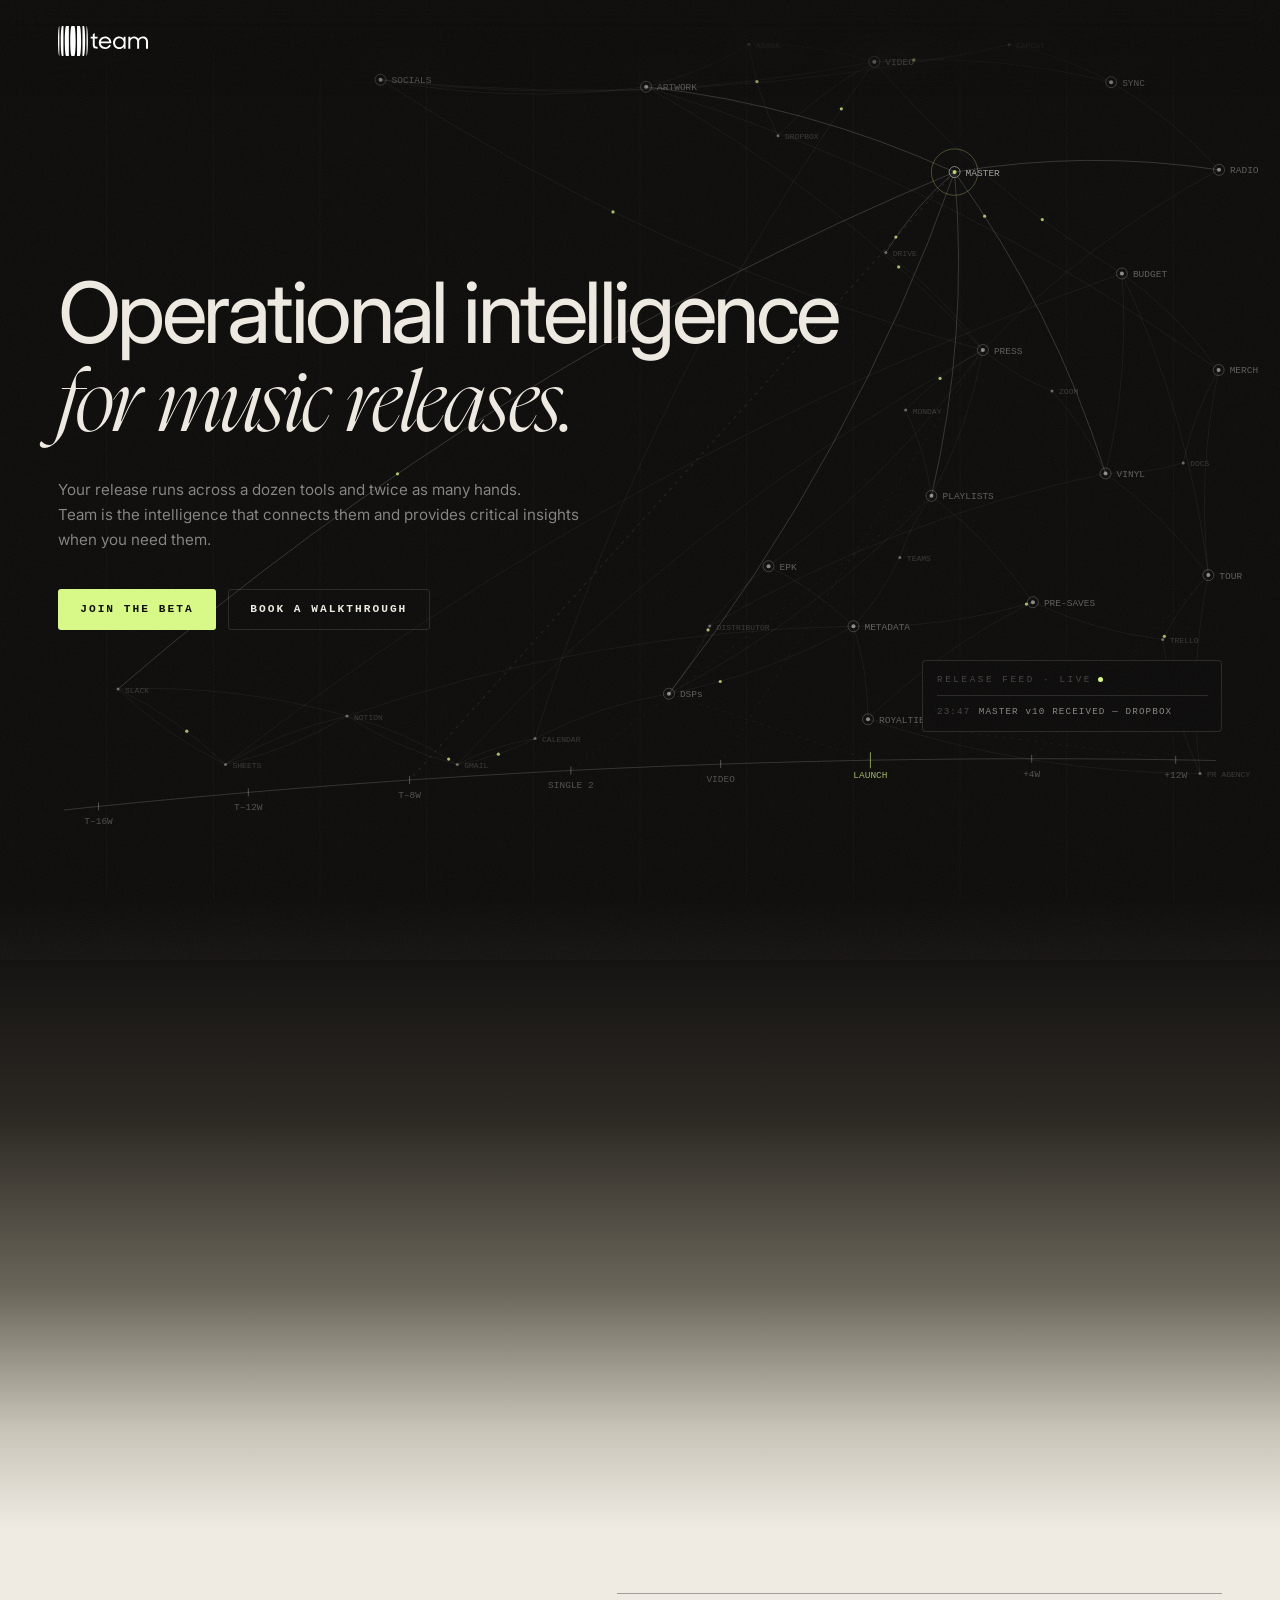
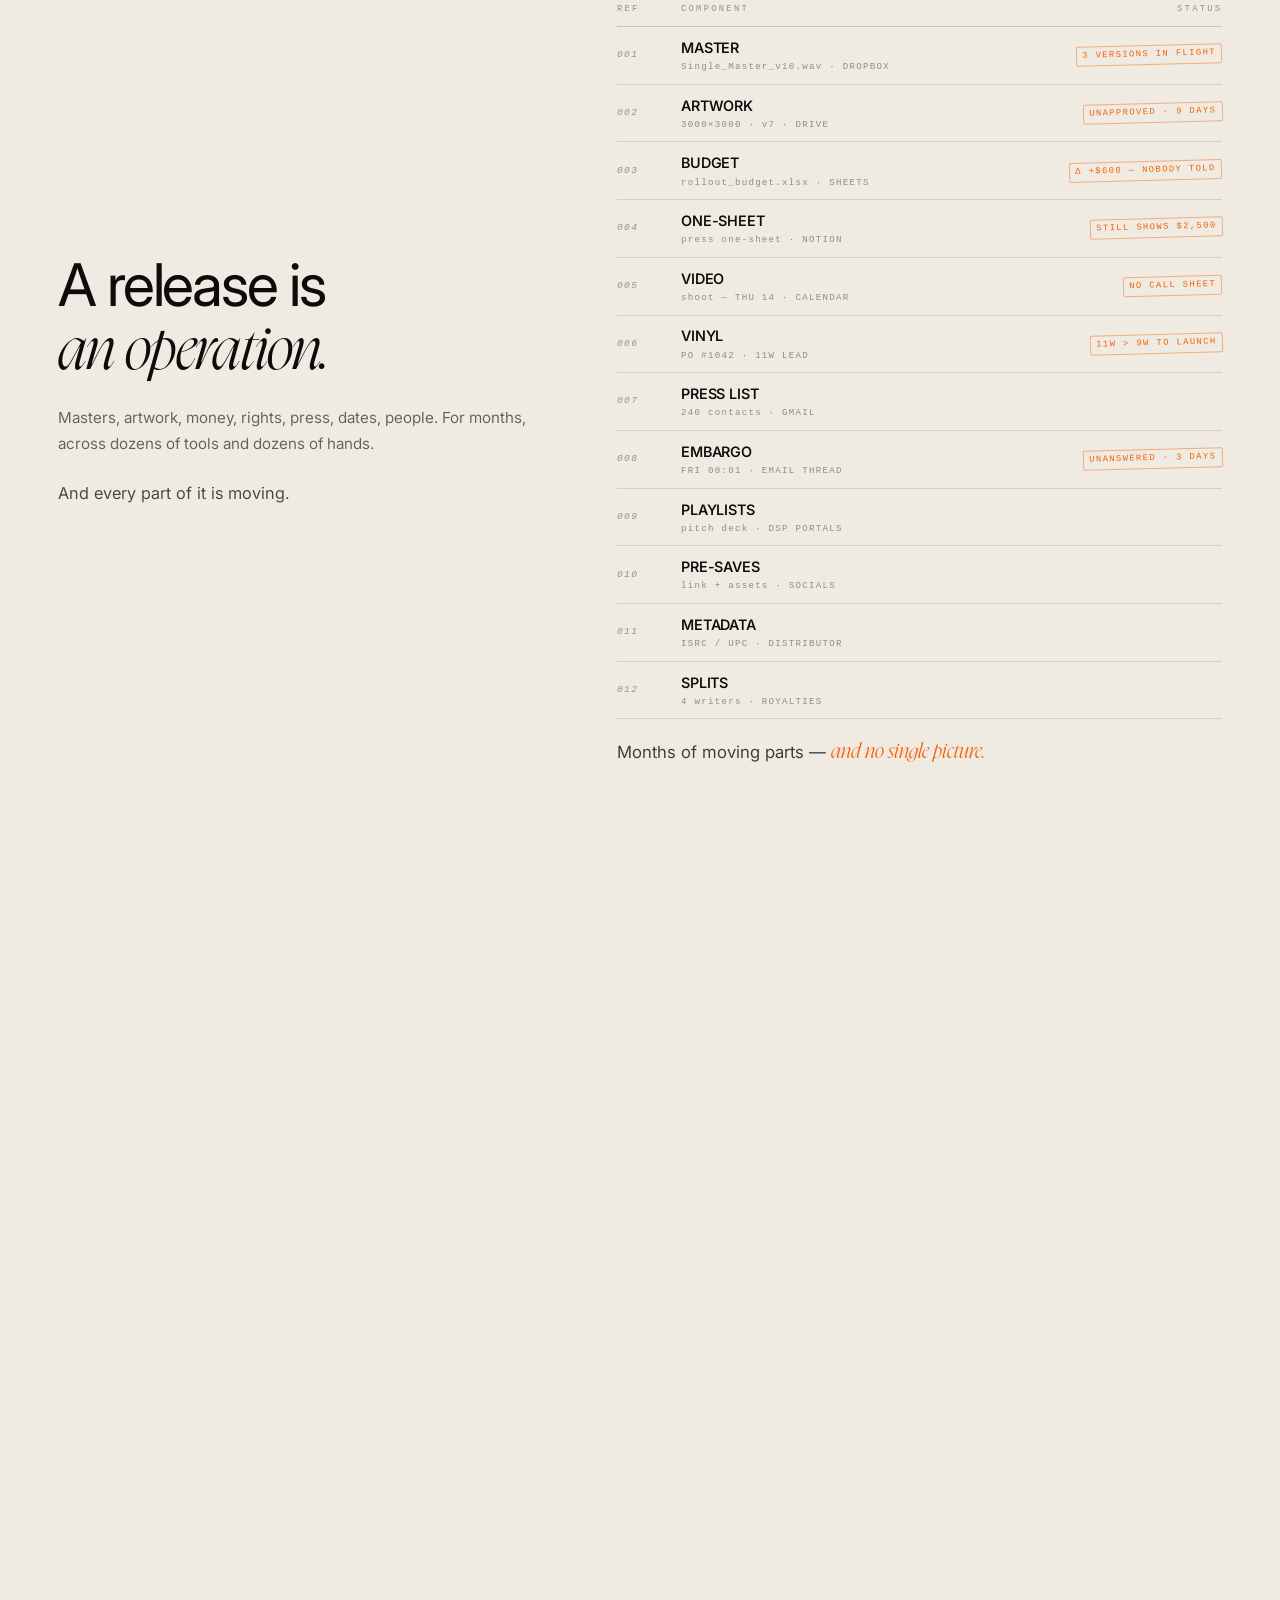
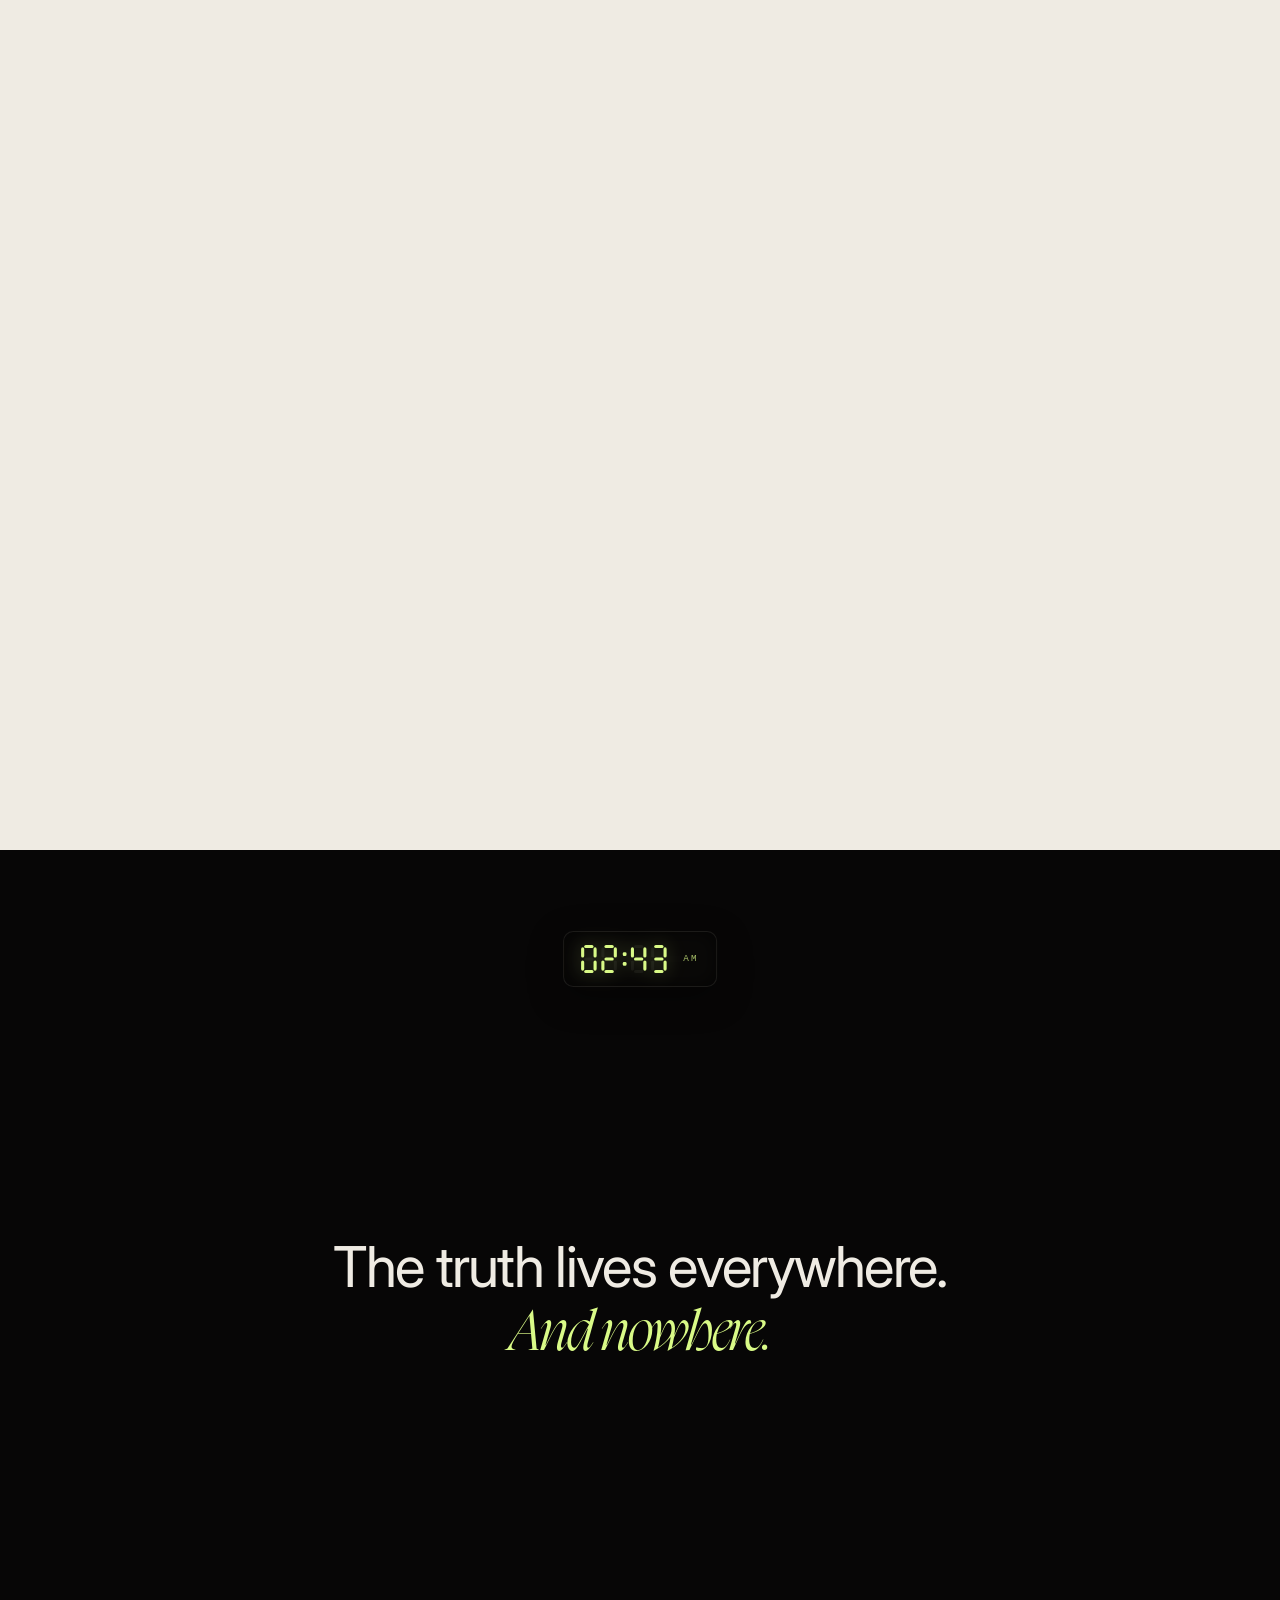
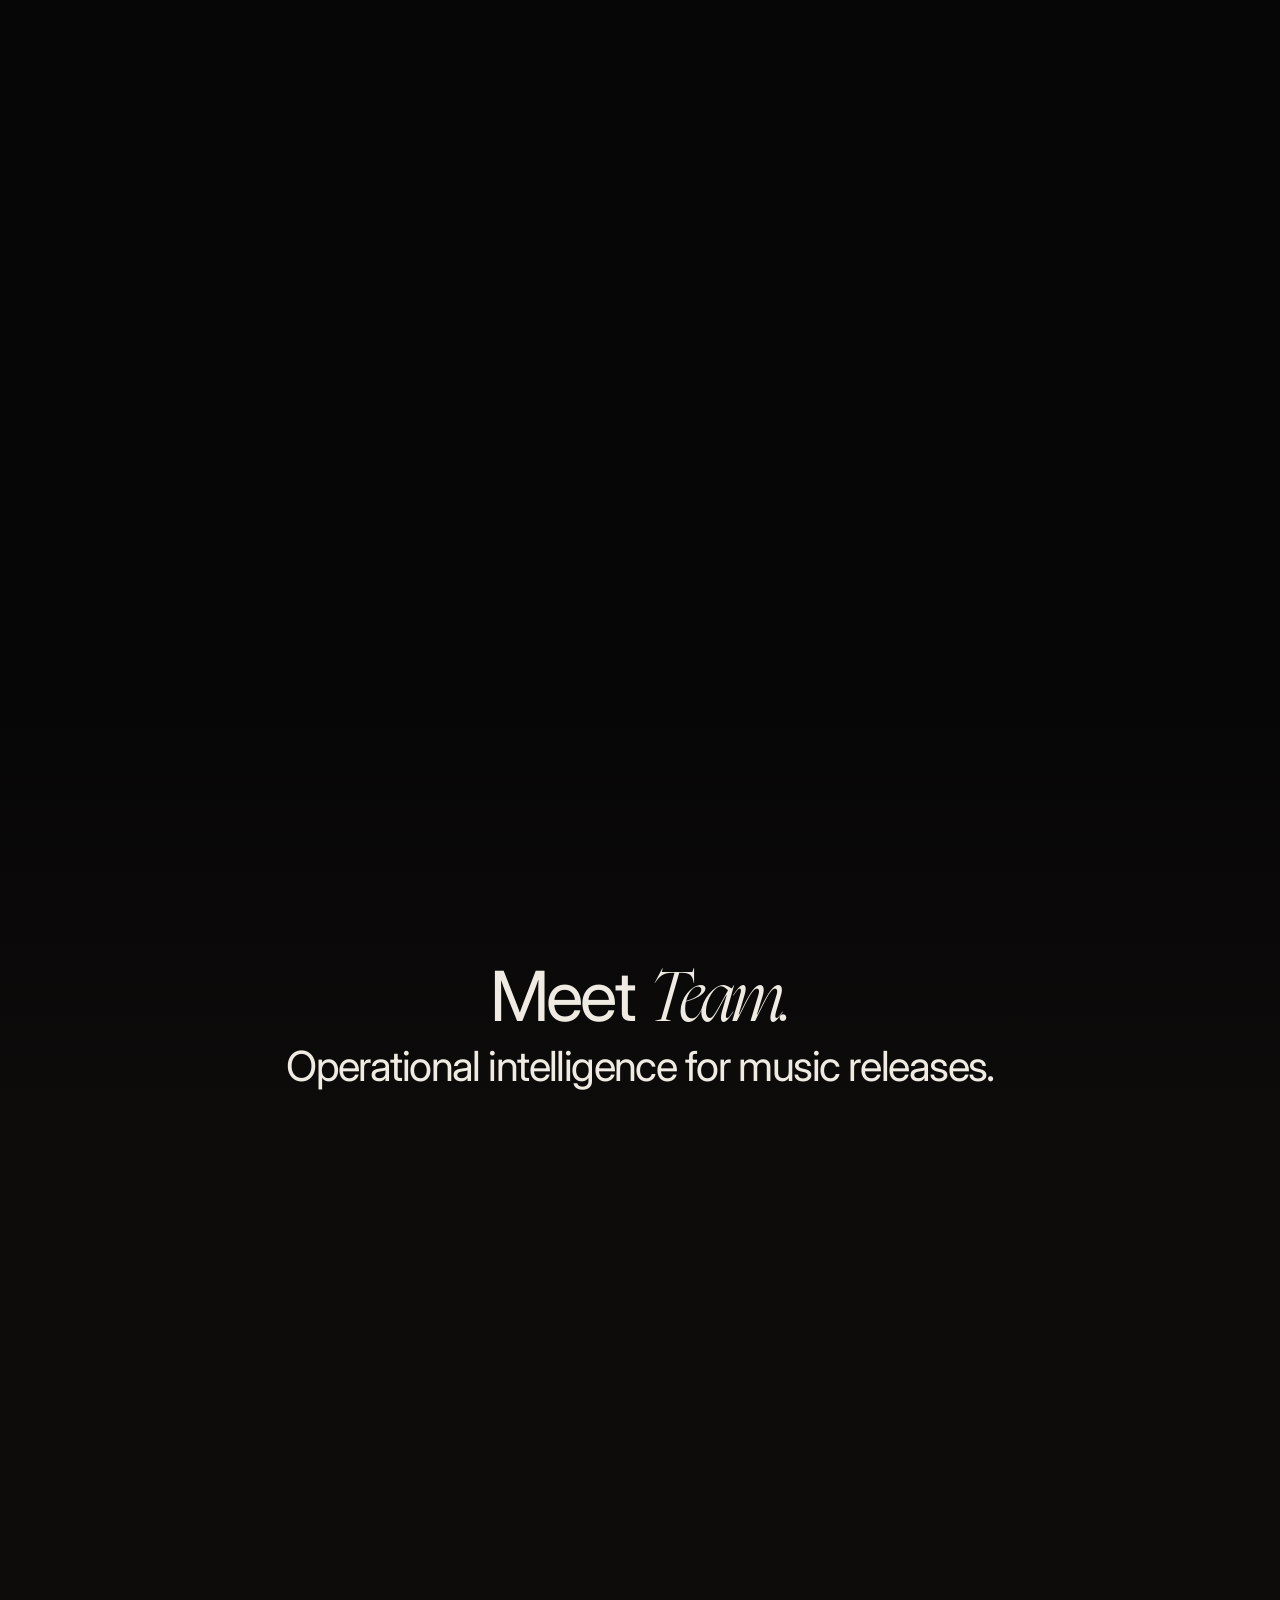
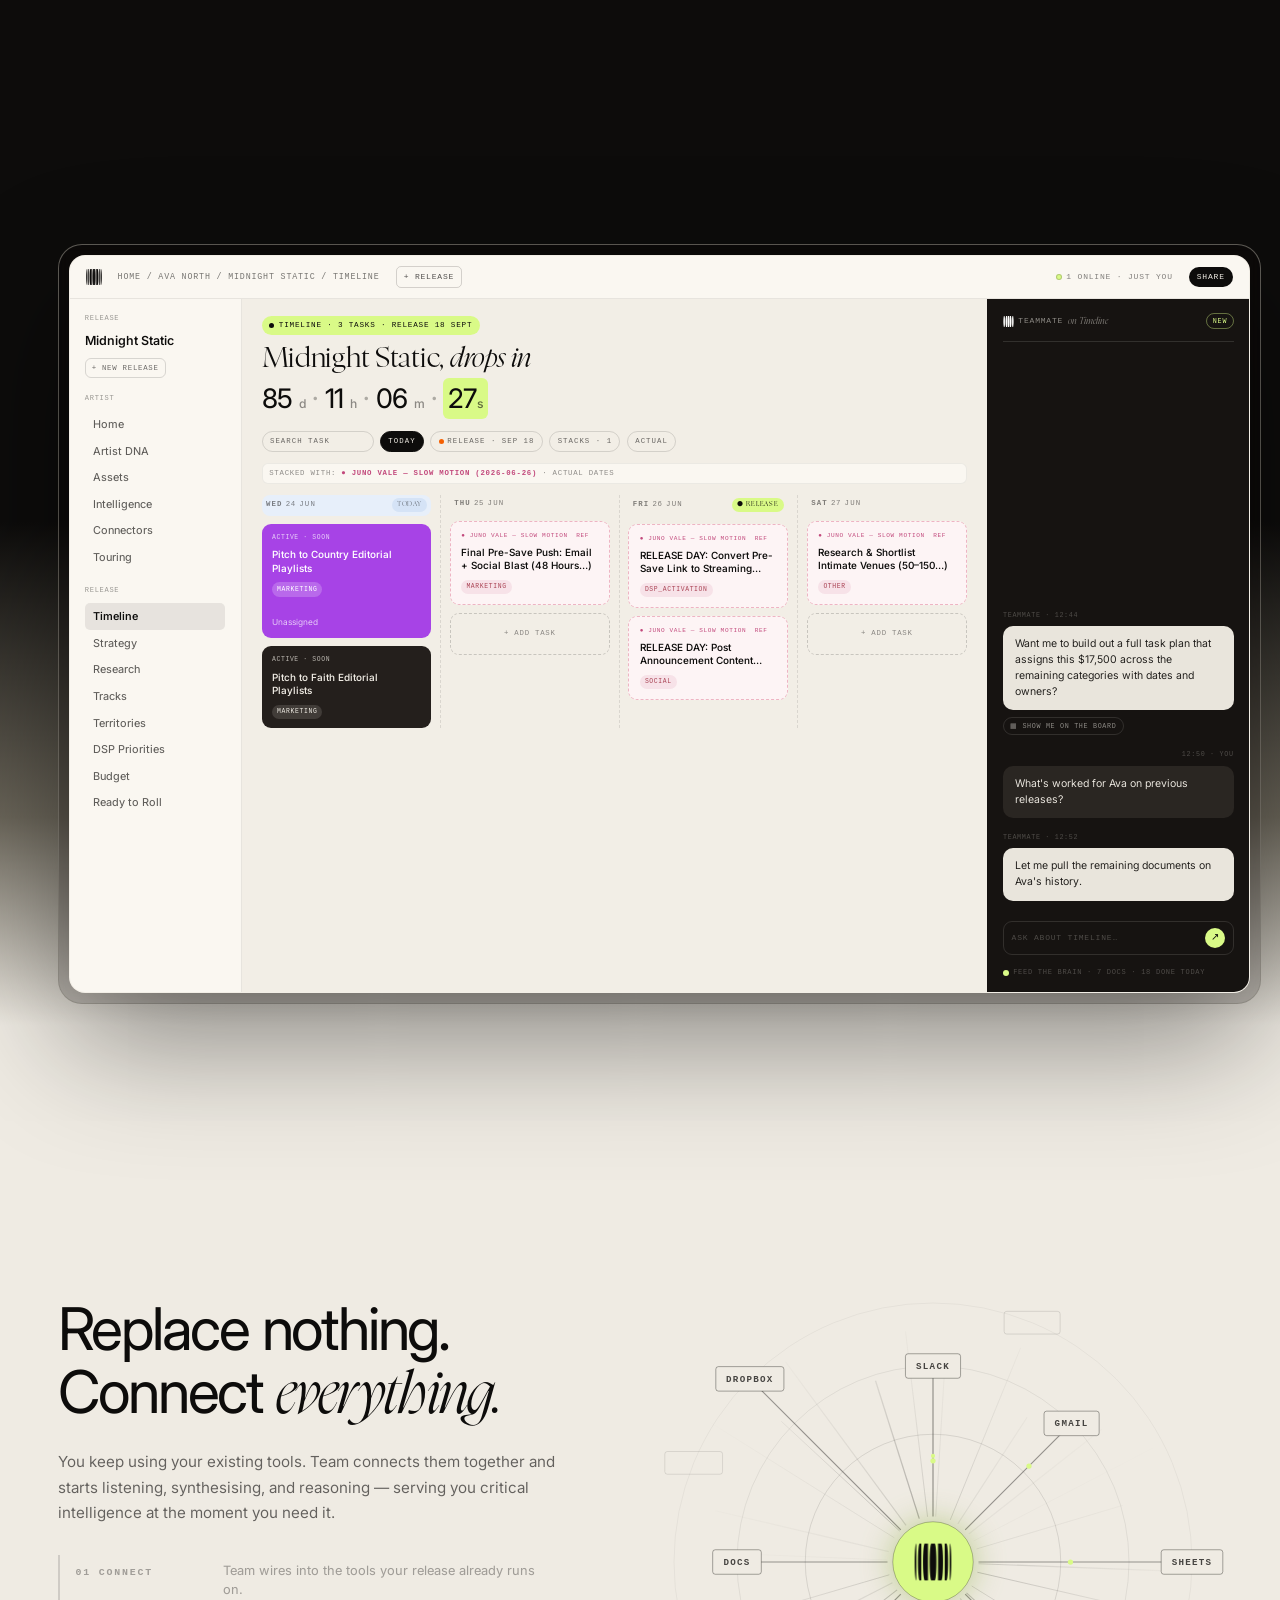
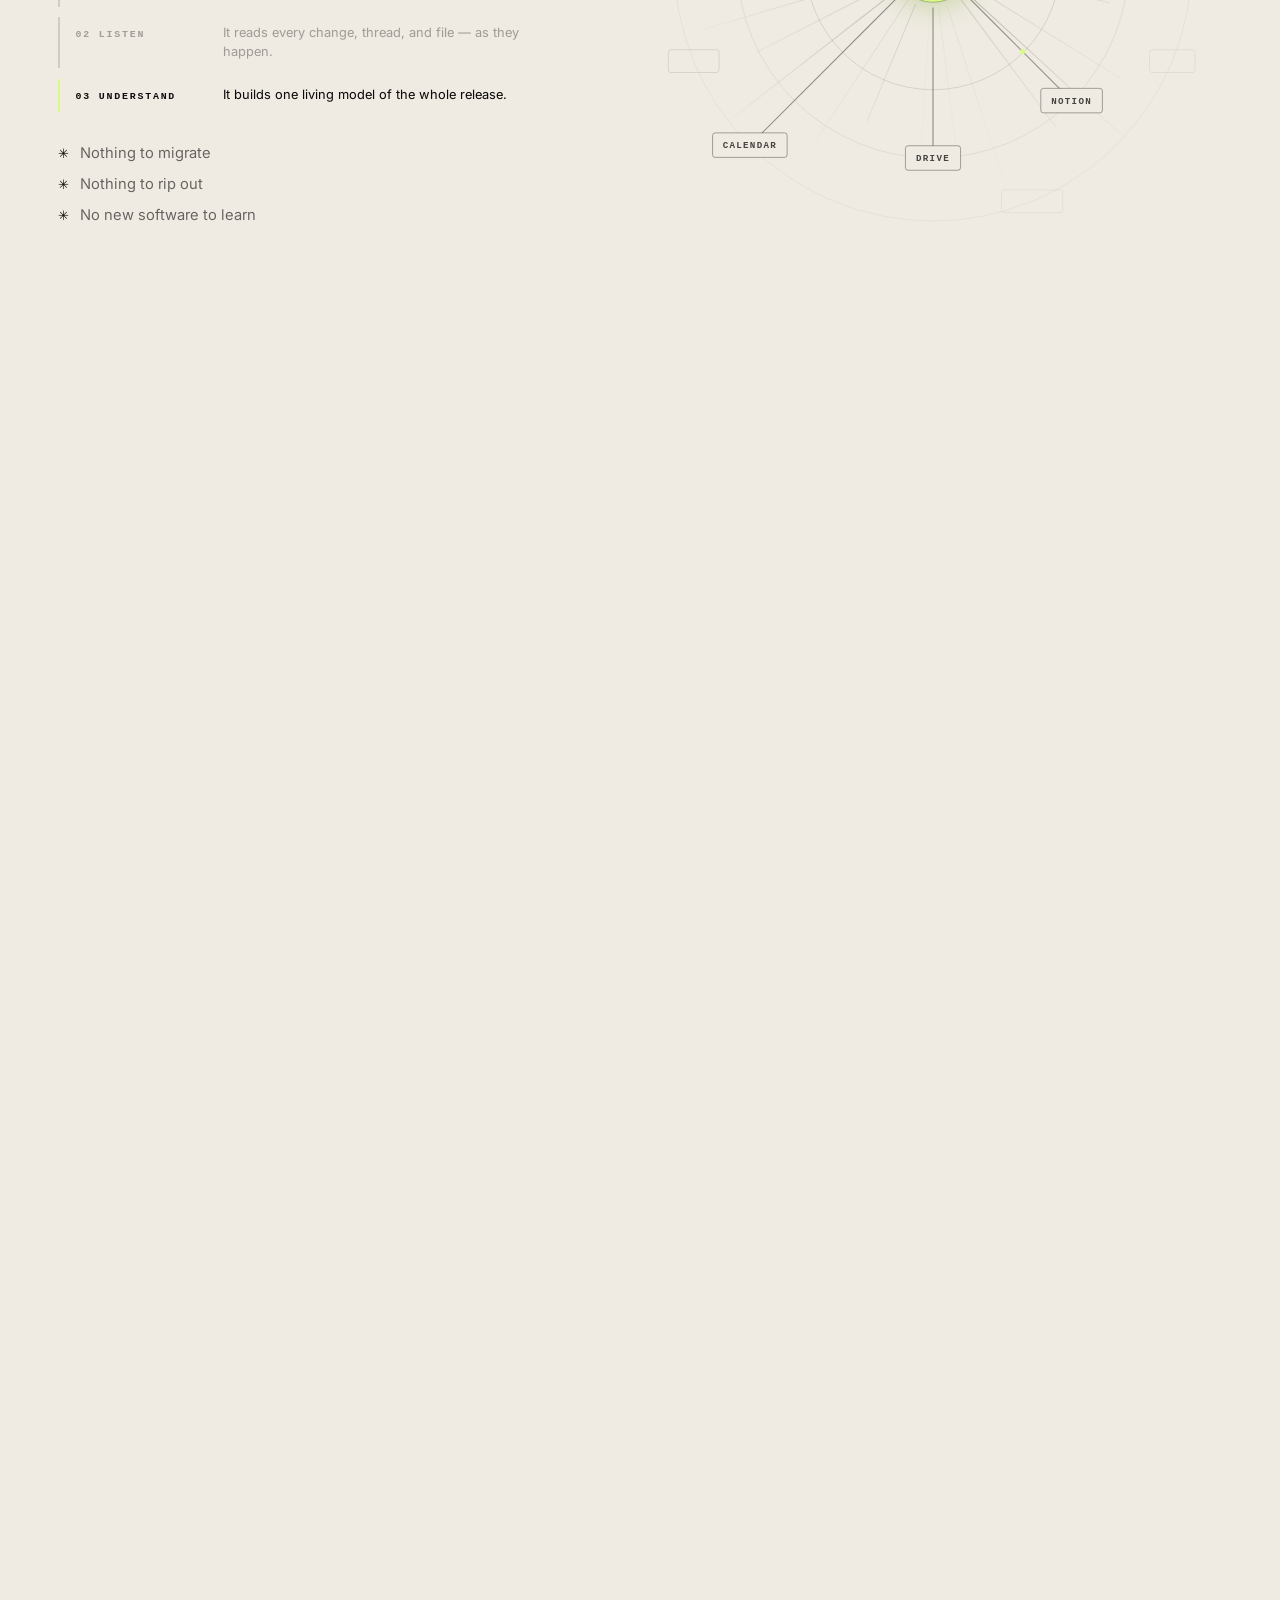
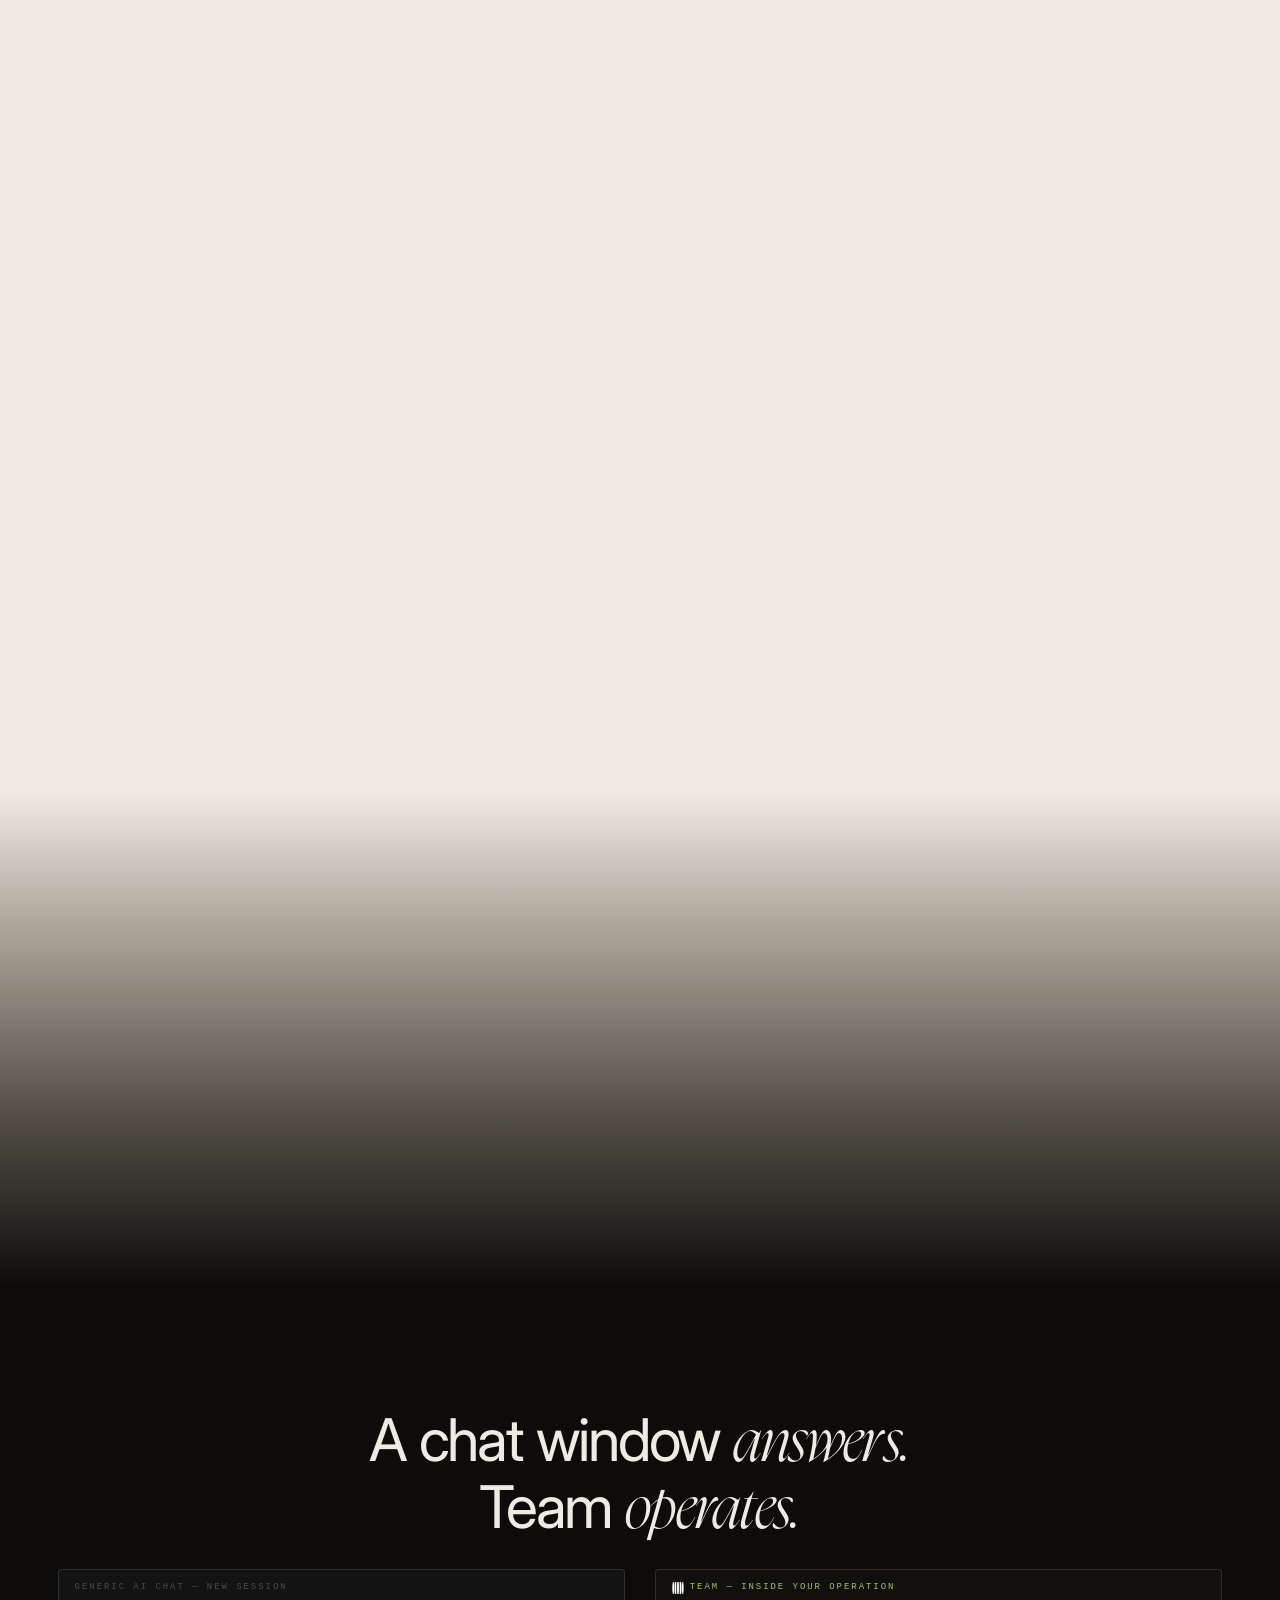
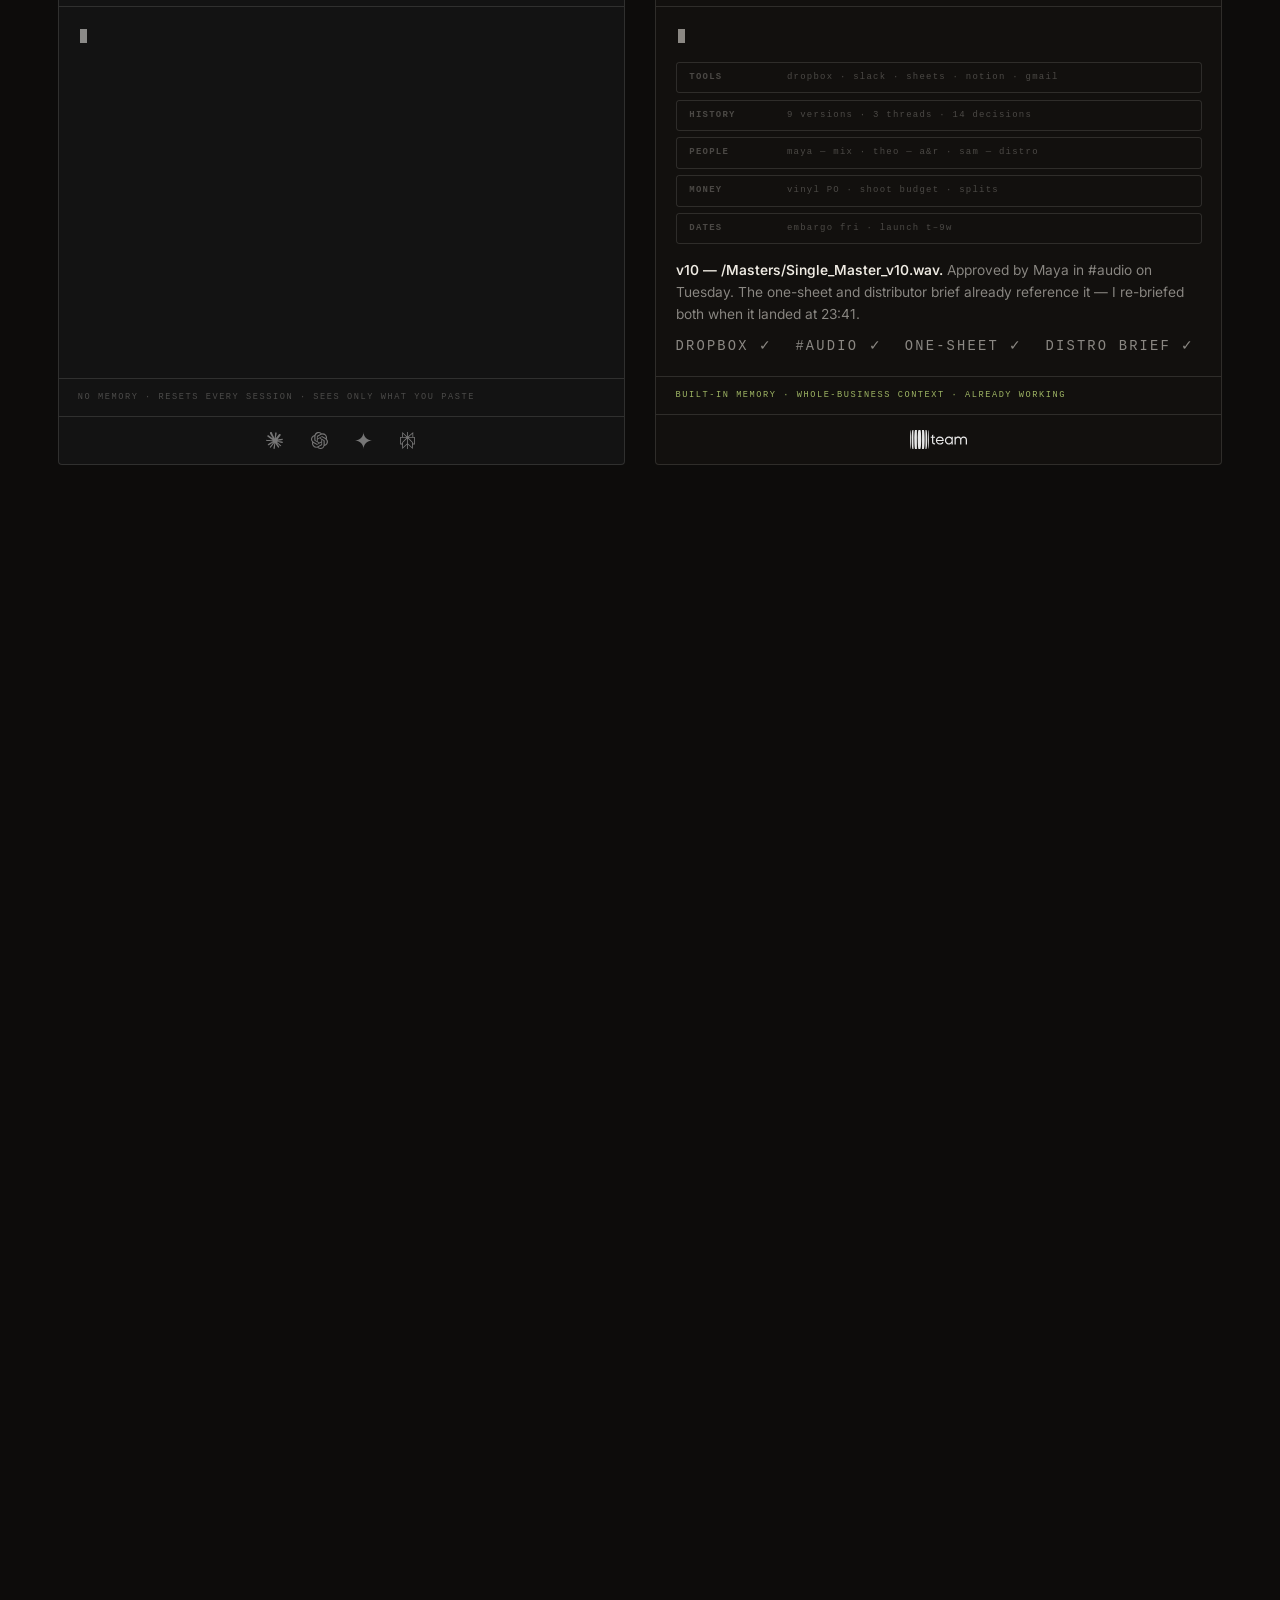
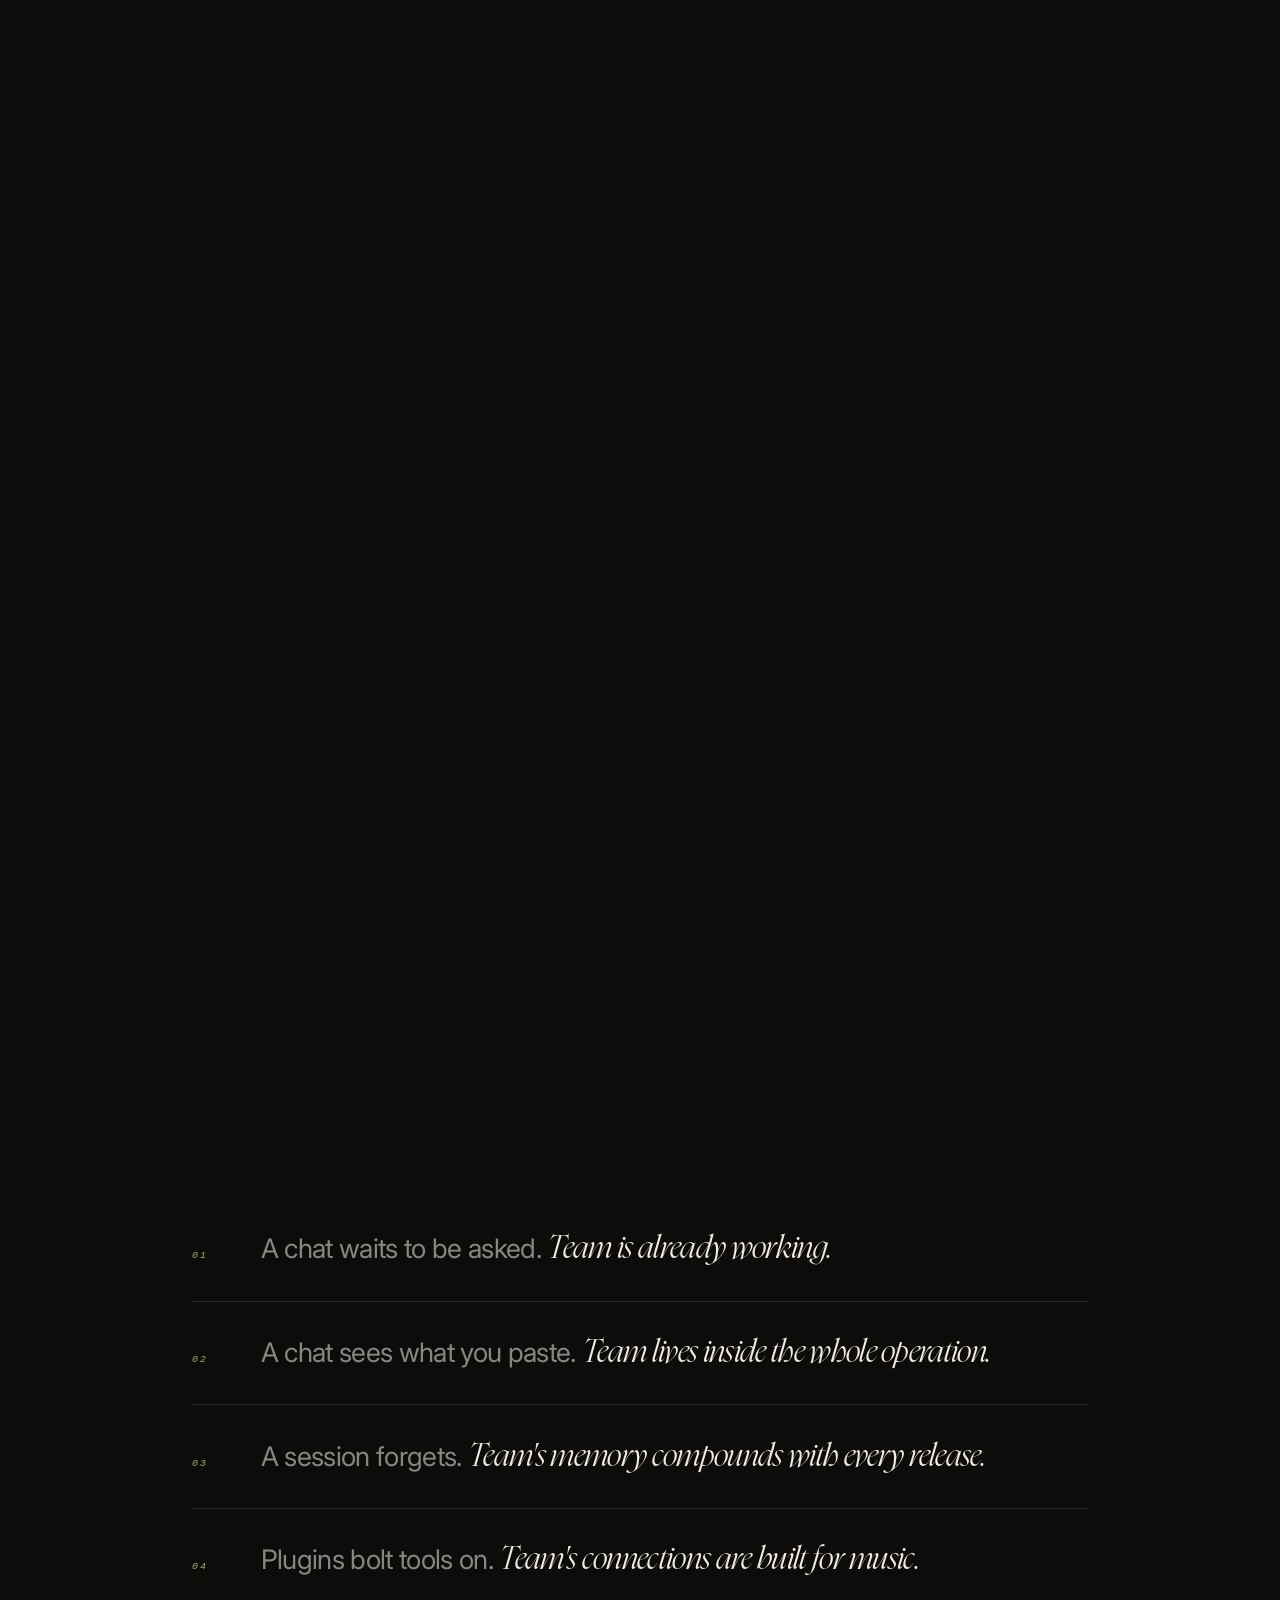
==== v1/index.html @ e0bd13be "Team homepage previews: v1 mission narrative, v2 behind the glass Co-Authored-By: Claude Fable 5 <no" ====
<!DOCTYPE html>
<html lang="en">
<head>
<meta charset="UTF-8">
<meta name="viewport" content="width=device-width, initial-scale=1.0, viewport-fit=cover">
<title>Team — Operational Intelligence for Music Releases</title>
<meta name="description" content="Team is the operational intelligence layer for music releases — an intelligence built into your music business, connected to everything, already working.">
<link rel="canonical" href="https://teamrollouts.com/">
<meta name="robots" content="noindex,nofollow">
<meta name="theme-color" content="#0d0c0b">
<meta property="og:type" content="website">
<meta property="og:site_name" content="Team">
<meta property="og:title" content="Team — Operational Intelligence for Music Releases">
<meta property="og:description" content="An intelligence built into your music business — connected to everything, aware of everything, already working.">
<meta property="og:url" content="https://teamrollouts.com/">
<meta property="og:image" content="https://teamrollouts.com/assets/og.png">
<meta name="twitter:card" content="summary_large_image">
<meta name="twitter:title" content="Team — Operational Intelligence for Music Releases">
<meta name="twitter:image" content="https://teamrollouts.com/assets/og.png">
<link rel="icon" type="image/png" sizes="64x64" href="assets/logo/favicon.png">
<link rel="apple-touch-icon" href="assets/logo/apple-touch-icon.png">
<link rel="preload" href="assets/fonts/NyghtSerif-LightItalic.woff" as="font" type="font/woff" crossorigin>
<link rel="preload" href="assets/fonts/Inter-Variable.ttf" as="font" type="font/ttf" crossorigin>
<link rel="stylesheet" href="css/main.css">
</head>
<body data-loading>

<!-- ══════════════ LOADER ══════════════ -->
<div class="loader" id="loader" aria-hidden="true">
  <div class="loader__mark">
    <img src="assets/logo/team-logo-live.svg" alt="team" class="loader__logo">
    <p class="loader__tag mono">OPERATIONAL INTELLIGENCE<span class="loader__caret"></span></p>
  </div>
</div>

<!-- ══════════════ CHROME ══════════════ -->
<div class="grain" aria-hidden="true"></div>
<div class="cursor" aria-hidden="true">
  <div class="cursor__eq"><i></i><i></i><i></i><i></i><i></i></div>
  <span class="cursor__hint mono">Scroll</span>
</div>

<div class="topscrim" aria-hidden="true"></div>
<a class="brand" href="#top" data-hover><img src="assets/logo/team-logo-live.svg" alt="team — home"></a>
<nav class="topcta" aria-label="Primary">
  <a class="btn btn--ghost" href="https://calendly.com/teamrollouts-demo/30min" target="_blank" rel="noopener" data-hover>Walkthrough</a>
  <a class="btn btn--solid" href="#ch-09" data-hover>Join the beta</a>
</nav>

<main id="top">

<!-- ══════════════ 00 · OVERTURE ══════════════ -->
<section class="hero" id="ch-00">
  <canvas id="ops" class="hero__ops" aria-hidden="true"></canvas>

  <div class="hero__inner">
    <h1 class="hero__title">
      <span class="hero__l1">Operational intelligence</span>
      <span class="hero__l2"><em>for music releases.</em></span>
    </h1>
    <p class="hero__sub">Your release runs across a dozen tools and twice as many hands.<br class="bp-md">
      Team is the intelligence that connects them and provides critical insights when you need them.</p>
    <div class="hero__cta">
      <a class="btn btn--solid btn--lg" href="#ch-09" data-hover>Join the beta</a>
      <a class="btn btn--ghost btn--lg" href="https://calendly.com/teamrollouts-demo/30min" target="_blank" rel="noopener" data-hover>Book a walkthrough</a>
    </div>
  </div>

  <!-- live telemetry — fed by js -->
  <div class="tele mono" id="tele" aria-hidden="true">
    <p class="tele__head">RELEASE FEED · LIVE<i></i></p>
    <div class="tele__lines" id="teleLines"></div>
  </div>
</section>

<!-- night dissolves into the working day -->
<div class="bridge" aria-hidden="true" data-theme="dark"></div>

<!-- ══════════════ 01 · THE OPERATION ══════════════ -->
<section class="pin pin--op ch--light" id="ch-01" data-scrub="op" data-theme="light">
  <div class="pin__stage stage--op">
    <div class="op__copy">
      <h2 class="h2">A release is<br><em>an operation.</em></h2>
      <p class="lede">Masters, artwork, money, rights, press, dates, people.
        For months, across dozens of tools and dozens of hands.</p>
      <p class="op__fraynote" id="opNote">And every part of it is moving.</p>
    </div>
    <div class="op__board" id="opBoard">
      <p class="op__bhead mono"><span>REF</span><span>COMPONENT</span><span>STATUS</span></p>
      <div class="bom" data-bom><i class="mono">001</i><div><b>MASTER</b><span class="mono">Single_Master_v10.wav · DROPBOX</span></div><u class="mono" data-fray>3 VERSIONS IN FLIGHT</u></div>
      <div class="bom" data-bom><i class="mono">002</i><div><b>ARTWORK</b><span class="mono">3000×3000 · v7 · DRIVE</span></div><u class="mono" data-fray>UNAPPROVED · 9 DAYS</u></div>
      <div class="bom" data-bom><i class="mono">003</i><div><b>BUDGET</b><span class="mono">rollout_budget.xlsx · SHEETS</span></div><u class="mono" data-fray>Δ +$600 — NOBODY TOLD</u></div>
      <div class="bom" data-bom><i class="mono">004</i><div><b>ONE-SHEET</b><span class="mono">press one-sheet · NOTION</span></div><u class="mono" data-fray>STILL SHOWS $2,500</u></div>
      <div class="bom" data-bom><i class="mono">005</i><div><b>VIDEO</b><span class="mono">shoot — THU 14 · CALENDAR</span></div><u class="mono" data-fray>NO CALL SHEET</u></div>
      <div class="bom" data-bom><i class="mono">006</i><div><b>VINYL</b><span class="mono">PO #1042 · 11W LEAD</span></div><u class="mono" data-fray>11W &gt; 9W TO LAUNCH</u></div>
      <div class="bom" data-bom><i class="mono">007</i><div><b>PRESS LIST</b><span class="mono">240 contacts · GMAIL</span></div></div>
      <div class="bom" data-bom><i class="mono">008</i><div><b>EMBARGO</b><span class="mono">FRI 00:01 · EMAIL THREAD</span></div><u class="mono" data-fray>UNANSWERED · 3 DAYS</u></div>
      <div class="bom" data-bom><i class="mono">009</i><div><b>PLAYLISTS</b><span class="mono">pitch deck · DSP PORTALS</span></div></div>
      <div class="bom" data-bom><i class="mono">010</i><div><b>PRE-SAVES</b><span class="mono">link + assets · SOCIALS</span></div></div>
      <div class="bom" data-bom><i class="mono">011</i><div><b>METADATA</b><span class="mono">ISRC / UPC · DISTRIBUTOR</span></div></div>
      <div class="bom" data-bom><i class="mono">012</i><div><b>SPLITS</b><span class="mono">4 writers · ROYALTIES</span></div></div>
      <p class="op__closer" id="opCloser">Months of moving parts — <em>and no single picture.</em></p>
    </div>
  </div>
</section>

<!-- ══════════════ 02 · 02:43AM ══════════════ -->
<section class="pin pin--night" id="ch-02" data-scrub="night" data-theme="dark">
  <div class="pin__stage stage--night">
    <div class="night__clock" id="nightClock" aria-hidden="true"><span class="clock__am mono">AM</span></div>
    <div class="night__lines">
      <p class="night__ln" data-night>The master everyone's using is v9.<br>The final was v10.</p>
      <p class="night__ln" data-night>The budget moved at 14:02.<br>The one-sheet never did.</p>
      <p class="night__ln" data-night>Someone asked in Slack.<br>No one answered.</p>
      <p class="night__ln night__ln--truth" data-night>The truth lives everywhere.<br><em>And nowhere.</em></p>
    </div>
  </div>
</section>

<!-- ══════════════ 03 · MEET TEAM ══════════════ -->
<section class="pin pin--turn" id="ch-03" data-scrub="turn" data-theme="dark">
  <div class="pin__stage stage--turn">
    <h2 class="turn__h" id="turnH">Meet <em>Team.</em></h2>
    <p class="turn__sub" id="turnSub">Operational intelligence for music releases.</p>
  </div>
</section>

<!-- the product, straddling night into the working day -->
<section class="bridge bridge--dev" data-theme="dark" id="devband" aria-label="Team interface preview">
  <div class="device" data-reveal>
    <div class="device__screen dvc--app">
      <div class="app__top">
        <img class="app__mark" src="assets/logo/team-logomark-black.png" alt="">
        <p class="app__crumb mono">HOME / AVA NORTH / MIDNIGHT STATIC / TIMELINE</p>
        <span class="app__pill mono">+ RELEASE</span>
        <span class="app__on mono"><i></i>1 ONLINE &middot; JUST YOU</span>
        <span class="app__share mono">SHARE</span>
      </div>
      <div class="app__cols">
        <aside class="app__nav">
          <p class="mono app__navlab">RELEASE</p>
          <p class="app__rel">Midnight Static</p>
          <p class="app__newrel mono">+ NEW RELEASE</p>
          <p class="mono app__navlab">ARTIST</p>
          <ul><li>Home</li><li>Artist DNA</li><li>Assets</li><li>Intelligence</li><li>Connectors</li><li>Touring</li></ul>
          <p class="mono app__navlab">RELEASE</p>
          <ul><li class="on">Timeline</li><li>Strategy</li><li>Research</li><li>Tracks</li><li>Territories</li><li>DSP Priorities</li><li>Budget</li><li>Ready to Roll</li></ul>
        </aside>
        <div class="app__main">
          <p class="app__chip mono"><i></i>TIMELINE &middot; 3 TASKS &middot; RELEASE 18 SEPT</p>
          <h3 class="app__h">Midnight Static, <em>drops in</em></h3>
          <p class="app__count">85<small>d</small><span>&middot;</span>11<small>h</small><span>&middot;</span><u id="appMins">06</u><small>m</small><span>&middot;</span><b><u id="appSecs">27</u><small>s</small></b></p>
          <div class="app__filters mono"><span class="app__f--search">SEARCH TASK</span><span class="app__f--dark">TODAY</span><span><i></i>RELEASE &middot; SEP 18</span><span>STACKS &middot; 1</span><span>ACTUAL</span></div>
          <p class="app__stacked mono">STACKED WITH: <b>&#9679; JUNO VALE — SLOW MOTION (2026-06-26)</b> &middot; ACTUAL DATES</p>
          <div class="app__days">
            <div class="app__day is-today">
              <p class="app__date mono"><b>WED</b>24<span>JUN</span><em>TODAY</em></p>
              <div class="tcard tcard--purple"><p class="mono tcard__meta">ACTIVE &middot; SOON</p><b>Pitch to Country Editorial Playlists</b><span class="mono">MARKETING</span><i>Unassigned</i></div>
              <div class="tcard tcard--dark"><p class="mono tcard__meta">ACTIVE &middot; SOON</p><b>Pitch to Faith Editorial Playlists</b><span class="mono">MARKETING</span></div>
            </div>
            <div class="app__day">
              <p class="app__date mono"><b>THU</b>25<span>JUN</span></p>
              <div class="tcard tcard--ref"><p class="mono tcard__ref">&#9679; JUNO VALE — SLOW MOTION &nbsp;REF</p><b>Final Pre-Save Push: Email + Social Blast (48 Hours&hellip;)</b><span class="mono">MARKETING</span></div>
              <div class="tcard tcard--add mono">+ ADD TASK</div>
            </div>
            <div class="app__day">
              <p class="app__date mono"><b>FRI</b>26<span>JUN</span><em class="is-rel">&#9679; RELEASE</em></p>
              <div class="tcard tcard--ref"><p class="mono tcard__ref">&#9679; JUNO VALE — SLOW MOTION &nbsp;REF</p><b>RELEASE DAY: Convert Pre-Save Link to Streaming&hellip;</b><span class="mono">DSP_ACTIVATION</span></div>
              <div class="tcard tcard--ref"><p class="mono tcard__ref">&#9679; JUNO VALE — SLOW MOTION &nbsp;REF</p><b>RELEASE DAY: Post Announcement Content&hellip;</b><span class="mono">SOCIAL</span></div>
            </div>
            <div class="app__day">
              <p class="app__date mono"><b>SAT</b>27<span>JUN</span></p>
              <div class="tcard tcard--ref"><p class="mono tcard__ref">&#9679; JUNO VALE — SLOW MOTION &nbsp;REF</p><b>Research &amp; Shortlist Intimate Venues (50&ndash;150&hellip;)</b><span class="mono">OTHER</span></div>
              <div class="tcard tcard--add mono">+ ADD TASK</div>
            </div>
          </div>
        </div>
        <aside class="app__chat">
          <p class="app__chathead mono"><img src="assets/logo/team-logomark-white-trim.png" alt=""> TEAMMATE <em>on Timeline</em><span>NEW</span></p>
          <div class="app__scroll">
            <div class="app__msg"><u class="mono">TEAMMATE &middot; 12:44</u>
              <p>Want me to build out a full task plan that assigns this $17,500 across the remaining categories with dates and owners?</p>
              <span class="mono">&#9638; SHOW ME ON THE BOARD</span></div>
            <div class="app__msg app__msg--you"><u class="mono">12:50 &middot; YOU</u>
              <p>What's worked for Ava on previous releases?</p></div>
            <div class="app__msg"><u class="mono">TEAMMATE &middot; 12:52</u>
              <p>Let me pull the remaining documents on Ava's history.</p></div>
          </div>
          <div class="app__ask mono">ASK ABOUT TIMELINE&hellip;<i>&#8599;</i></div>
          <p class="app__feed mono"><i></i>FEED THE BRAIN &middot; 7 DOCS &middot; 18 DONE TODAY</p>
        </aside>
      </div>
    </div>
  </div>
</section>

<!-- ══════════════ 04 · THE ARCHITECTURE ══════════════ -->
<section class="pin pin--arch ch--light" id="ch-04" data-scrub="arch" data-theme="light">
  <div class="pin__stage stage--arch">
    <div class="arch__copy">
      <h2 class="h2">Replace nothing.<br>Connect <em>everything.</em></h2>
      <p class="lede">You keep using your existing tools. Team connects them together and starts
        listening, synthesising, and reasoning — serving you critical intelligence
        at the moment you need it.</p>
      <div class="arch__stages mono" id="archStages">
        <p data-stage><b>01 CONNECT</b><span>Team wires into the tools your release already runs on.</span></p>
        <p data-stage><b>02 LISTEN</b><span>It reads every change, thread, and file — as they happen.</span></p>
        <p data-stage><b>03 UNDERSTAND</b><span>It builds one living model of the whole release.</span></p>
      </div>
      <ul class="ticks">
        <li>Nothing to migrate</li>
        <li>Nothing to rip out</li>
        <li>No new software to learn</li>
      </ul>
    </div>
    <div class="arch__viz">
      <svg class="lattice" id="lattice" viewBox="0 0 640 640" aria-label="Your tools connected to one core">
        <g id="latRings" fill="none" stroke="currentColor">
          <circle cx="320" cy="320" r="146" opacity=".12"/>
          <circle cx="320" cy="320" r="224" opacity=".08"/>
          <circle cx="320" cy="320" r="296" opacity=".05"/>
        </g>
        <g id="latLines" fill="none" stroke="currentColor" stroke-width="1.4"></g>
        <g id="latPax"></g>
        <g id="latChips"></g>
        <g id="latCore">
          <circle cx="320" cy="320" r="46" class="lat__coredisc"/>
          <image href="assets/logo/team-logomark-black.png" x="299" y="299" width="42" height="42"/>
        </g>
      </svg>
    </div>
  </div>
</section>

<!-- the blueprint dims for the comparison -->
<div class="bridge bridge--toink" aria-hidden="true" data-theme="dark"></div>

<!-- ══════════════ 05 · NOT ANOTHER CHAT WINDOW ══════════════ -->
<section class="pin pin--chat" id="ch-05" data-scrub="chat" data-theme="dark">
  <div class="pin__stage stage--chat">
    <div class="chat__head">
      <h2 class="h2">A chat window <em>answers.</em><br>Team <em>operates.</em></h2>
    </div>
    <div class="chat__panes">
      <div class="pane pane--bot">
        <p class="pane__bar mono">GENERIC AI CHAT — NEW SESSION</p>
        <div class="pane__body">
          <p class="pane__q"><span id="botQ"></span><i class="caret"></i></p>
          <p class="pane__a" id="botA"></p>
        </div>
        <p class="pane__tags mono" id="botTags">NO MEMORY · RESETS EVERY SESSION · SEES ONLY WHAT YOU PASTE</p>
        <div class="pane__brands" aria-label="Claude, ChatGPT, Gemini, Perplexity">
          <img src="assets/logos/ai/claude.svg" alt="Claude">
          <img src="assets/logos/ai/openai.svg" alt="ChatGPT">
          <img src="assets/logos/ai/googlegemini.svg" alt="Gemini">
          <img src="assets/logos/ai/perplexity.svg" alt="Perplexity">
        </div>
      </div>
      <div class="pane pane--team">
        <p class="pane__bar mono"><img src="assets/logo/team-logomark-white-trim.png" alt=""> TEAM — INSIDE YOUR OPERATION</p>
        <div class="pane__body">
          <p class="pane__q"><span id="teamQ"></span><i class="caret"></i></p>
          <div class="strata" id="strata">
            <div class="stratum" data-stratum><b class="mono">TOOLS</b><span class="mono">dropbox · slack · sheets · notion · gmail</span></div>
            <div class="stratum" data-stratum><b class="mono">HISTORY</b><span class="mono">9 versions · 3 threads · 14 decisions</span></div>
            <div class="stratum" data-stratum><b class="mono">PEOPLE</b><span class="mono">maya — mix · theo — a&amp;r · sam — distro</span></div>
            <div class="stratum" data-stratum><b class="mono">MONEY</b><span class="mono">vinyl PO · shoot budget · splits</span></div>
            <div class="stratum" data-stratum><b class="mono">DATES</b><span class="mono">embargo fri · launch t–9w</span></div>
          </div>
          <div class="pane__ans" id="teamA">
            <p><b>v10 — /Masters/Single_Master_v10.wav.</b> Approved by Maya in #audio on Tuesday.
              The one-sheet and distributor brief already reference it — I re-briefed both when it landed at 23:41.</p>
            <p class="pane__rcpts mono"><span>DROPBOX ✓</span><span>#AUDIO ✓</span><span>ONE-SHEET ✓</span><span>DISTRO BRIEF ✓</span></p>
          </div>
        </div>
        <p class="pane__tags mono pane__tags--team" id="teamTags">BUILT-IN MEMORY · WHOLE-BUSINESS CONTEXT · ALREADY WORKING</p>
        <div class="pane__brands pane__brands--team">
          <img src="assets/logo/team-logo-live.svg" alt="Team">
        </div>
      </div>
    </div>
  </div>
</section>

<!-- pillars — the argument, numbered -->
<section class="pillars" data-theme="dark">
  <div class="pillars__in">
    <p class="pillar" data-reveal style="--i:0"><i class="mono">01</i><span>A chat waits to be asked. <em>Team is already working.</em></span></p>
    <p class="pillar" data-reveal style="--i:1"><i class="mono">02</i><span>A chat sees what you paste. <em>Team lives inside the whole operation.</em></span></p>
    <p class="pillar" data-reveal style="--i:2"><i class="mono">03</i><span>A session forgets. <em>Team's memory compounds with every release.</em></span></p>
    <p class="pillar" data-reveal style="--i:3"><i class="mono">04</i><span>Plugins bolt tools on. <em>Team's connections are built for music.</em></span></p>
    <p class="pillar" data-reveal style="--i:4"><i class="mono">05</i><span>General intelligence answers questions. <em>Operational intelligence runs releases.</em></span></p>
    <p class="pillars__closer" data-reveal style="--i:5">Team isn't a generic AI chat assistant you have one-off conversations with.
      It's intelligence built into the heart of your organization. So it understands your artists,
      your catalog, your deadlines, and your business intimately.</p>
  </div>
</section>

<!-- ══════════════ 06 · THE WHOLE PICTURE ══════════════ -->
<section class="whole" id="ch-06" data-theme="dark">
  <div class="whole__in">
    <div class="whole__copy">
      <h2 class="h2">Team holds<br><em>the whole picture.</em></h2>
      <p class="lede">One living model across every artist, every deadline, every dollar, every tool.
        When something changes, Team knows the implications — and what to do next.</p>
    </div>
    <div class="insights" id="insights">
      <div class="insight ins--change" data-reveal style="--i:0">
        <span class="insight__ico"><i></i></span>
        <p class="insight__tag">Change detected</p>
        <p class="insight__txt">Marketing budget <b>$2,500 → $3,100</b>. Your one-sheet and Notion plan still show the old figure.</p>
        <p class="insight__src mono">— source · sheets, row 14 · 14:02</p>
      </div>
      <div class="insight ins--risk" data-reveal style="--i:1">
        <span class="insight__ico"><i></i></span>
        <p class="insight__tag">Timeline risk</p>
        <p class="insight__txt">Vinyl lead time is <b>11 weeks</b>. Launch is 9 weeks out. Flagging before the PO is placed.</p>
        <p class="insight__src mono">— source · PO #1042 + release timeline</p>
      </div>
      <div class="insight ins--signal" data-reveal style="--i:2">
        <span class="insight__ico"><i></i></span>
        <p class="insight__tag">Signal</p>
        <p class="insight__txt">Pre-save velocity <b>doubled</b> since the teaser posted. Worth moving the playlist pitch up.</p>
        <p class="insight__src mono">— source · DSP + socials</p>
      </div>
    </div>
  </div>
</section>

<!-- ══════════════ 07 · WHILE YOU SLEPT ══════════════ -->
<section class="pin pin--dawn" id="ch-07" data-scrub="dawn" data-theme="dawn">
  <div class="pin__stage stage--dawn" id="dawnStage">
    <div class="dawn__in">
      <h2 class="h2">While you slept,<br><em>Team was working.</em></h2>
      <div class="ledger">
        <div class="lrow" data-lrow><i class="mono">23:41</i><span>Re-cut the release timeline around the new launch date</span><b class="mono">DONE</b></div>
        <div class="lrow" data-lrow><i class="mono">23:43</i><span>Updated budget in Notion + one-sheet <u class="mono">source: sheets</u></span><b class="mono">DONE</b></div>
        <div class="lrow" data-lrow><i class="mono">02:57</i><span>Re-briefed the press list on the new embargo date</span><b class="mono">DONE</b></div>
        <div class="lrow" data-lrow><i class="mono">06:05</i><span>Drafted your morning brief</span><b class="mono">READY</b></div>
      </div>
      <div class="brief" id="brief">
        <p class="brief__bar mono"><img src="assets/logo/team-logomark-black.png" alt=""> TEAMMATE · 07:00</p>
        <p class="brief__msg">Morning. Four things moved overnight — I handled three.
          The fourth needs a decision only you can make.</p>
        <p class="brief__pill mono">OPEN THE MORNING BRIEF →</p>
      </div>
    </div>
  </div>
</section>

<!-- ══════════════ 08 · WHO IT'S FOR ══════════════ -->
<section class="who ch--light" id="ch-08" data-theme="light">
  <div class="who__in">
    <h2 class="h2">Built for the people<br><em>who run releases.</em></h2>
    <div class="who__grid">
      <div class="wcard" data-reveal style="--i:0"><i class="mono">01</i><h3>Solo<br>artists</h3><p>Run a label-grade rollout without label-grade headcount.</p><a class="wlink mono" href="#ch-09" data-hover>Start your rollout →</a></div>
      <div class="wcard" data-reveal style="--i:1"><i class="mono">02</i><h3>Artist<br>managers</h3><p>Stop chasing masters at midnight. Know it's handled.</p><a class="wlink mono" href="#ch-09" data-hover>Get your nights back →</a></div>
      <div class="wcard" data-reveal style="--i:2"><i class="mono">03</i><h3>Indie &amp;<br>major labels</h3><p>Every release, every artist — one living picture.</p><a class="wlink mono" href="#ch-09" data-hover>See the whole roster →</a></div>
      <div class="wcard" data-reveal style="--i:3"><i class="mono">04</i><h3>Distributors &amp;<br>partners</h3><p>See risk across your whole slate before it lands.</p><a class="wlink mono" href="#ch-09" data-hover>Protect the slate →</a></div>
    </div>
  </div>
</section>

<!-- ══════════════ 09 · ACCESS ══════════════ -->
<section class="access ch--light" id="ch-09" data-theme="light">
  <div class="access__in">
    <h2 class="h1b">Try it on your<br><em>next release.</em></h2>
    <p class="lede">The Team beta program is now open. Sign up today.</p>
    <div class="access__cta">
      <a class="btn btn--ink btn--lg" href="https://teamrollouts.com/onboarding" target="_blank" rel="noopener" data-hover>Join the beta</a>
      <a class="btn btn--ghostink btn--lg" href="https://calendly.com/teamrollouts-demo/30min" target="_blank" rel="noopener" data-hover>Book a walkthrough</a>
    </div>
  </div>
  <footer class="foot">
    <img src="assets/logo/team-logo-live.svg" alt="team" class="foot__logo">
    <p class="mono">OPERATIONAL INTELLIGENCE FOR MUSIC RELEASES</p>
    <p class="mono foot__c">© 2026 TEAM ROLLOUTS</p>
  </footer>
</section>

</main>

<script src="js/main.js"></script>
</body>
</html>
---- v1/css/main.css ----
/* ═══════════════════════════════════════════════════════════════
   team v4 — "Mission Narrative"
   Inter (display, tight) · Nyght Light Italic (one phrase per act)
   · mono utility voice (kickers, telemetry, annotations)
   Quality bar: saronic.com / anduril.com
   ═══════════════════════════════════════════════════════════════ */

@font-face{font-family:'Nyght';src:url('../assets/fonts/NyghtSerif-Light.woff') format('woff');font-weight:300;font-display:swap}
@font-face{font-family:'Nyght';src:url('../assets/fonts/NyghtSerif-LightItalic.woff') format('woff');font-style:italic;font-weight:300;font-display:swap}
@font-face{font-family:'InterV';src:url('../assets/fonts/Inter-Variable.ttf') format('truetype');font-weight:100 900;font-display:swap}

:root{
  --font-display:'InterV',Inter,-apple-system,sans-serif;
  --font-serif:'Nyght',Georgia,serif;
  --font-sans:'InterV',Inter,-apple-system,sans-serif;
  --font-mono:ui-monospace,'SF Mono','JetBrains Mono',Menlo,monospace;

  --ink:#0d0c0b;
  --ink-2:#141210;
  --bone:#efebe3;
  --bone-dim:rgba(239,235,227,.55);
  --bone-faint:rgba(239,235,227,.26);
  --line:rgba(239,235,227,.13);
  --lime:#d9fa87;
  --signal:#f56002;          /* alerts / risk ONLY */
  --slate:#282624;

  --ease:cubic-bezier(.16,1,.3,1);
  --pad:clamp(1.4rem,4.5vw,5rem);
}

*{margin:0;padding:0;box-sizing:border-box}
html{scroll-behavior:smooth}
body{
  background:var(--ink);color:var(--bone);
  font-family:var(--font-sans);font-weight:380;
  font-size:16px;line-height:1.5;
  -webkit-font-smoothing:antialiased;text-rendering:optimizeLegibility;
  font-synthesis:none;
  overflow-x:clip;
}
a{color:inherit;text-decoration:none}
img{max-width:100%;display:block}
em{font-family:var(--font-serif);font-style:italic;font-weight:300}
.mono{font-family:var(--font-mono);font-weight:500;letter-spacing:.14em}
.bp-md{display:none}
@media(min-width:820px){.bp-md{display:inline}}

/* ─── grain ─── */
.grain{position:fixed;inset:-60px;z-index:95;pointer-events:none;opacity:.05;
  background-image:url("data:image/svg+xml,%3Csvg viewBox='0 0 256 256' xmlns='http://www.w3.org/2000/svg'%3E%3Cfilter id='n'%3E%3CfeTurbulence type='fractalNoise' baseFrequency='0.9' numOctaves='4' stitchTiles='stitch'/%3E%3C/filter%3E%3Crect width='100%25' height='100%25' filter='url(%23n)'/%3E%3C/svg%3E");
  background-size:210px 210px;animation:grain 9s steps(10) infinite}
@keyframes grain{
  0%,100%{transform:translate(0,0)}10%{transform:translate(-3%,-2%)}20%{transform:translate(2%,3%)}
  30%{transform:translate(-4%,2%)}40%{transform:translate(3%,-3%)}50%{transform:translate(-2%,4%)}
  60%{transform:translate(4%,1%)}70%{transform:translate(-3%,-4%)}80%{transform:translate(1%,2%)}90%{transform:translate(-1%,-3%)}}

/* ─── cursor: native by default; logomark equalizer over interactive ─── */
.cursor{position:fixed;left:0;top:0;z-index:99;pointer-events:none;display:none}
@media (pointer:fine){.cursor{display:block}}
html.eqcur a,html.eqcur button,html.eqcur [data-hover]{cursor:none}
.cursor__eq{display:flex;align-items:center;justify-content:center;gap:2.5px;height:22px;
  transform:translate(-50%,-50%) scale(.4);opacity:0;
  transition:opacity .18s ease,transform .22s var(--ease)}
.cursor.is-on .cursor__eq{opacity:1;transform:translate(-50%,-50%) scale(1)}
.cursor__eq i{width:3px;height:20px;border-radius:2px;background:var(--bone);
  transform:scaleY(.4);transform-origin:center}
.cursor.is-ink .cursor__eq i{background:var(--ink)}
.cursor.is-on .cursor__eq i{animation:eqbar 1.05s ease-in-out infinite}
.cursor__eq i:nth-child(1){animation-delay:-.15s}
.cursor__eq i:nth-child(2){animation-delay:-.45s}
.cursor__eq i:nth-child(3){animation-delay:0s}
.cursor__eq i:nth-child(4){animation-delay:-.7s}
.cursor__eq i:nth-child(5){animation-delay:-.3s}
@keyframes eqbar{0%,100%{transform:scaleY(.3)}50%{transform:scaleY(1)}}
.cursor__hint{position:absolute;left:16px;top:0;transform:translateY(-50%);white-space:nowrap;
  font-size:.6rem;text-transform:uppercase;color:var(--bone-dim);
  opacity:0;transition:opacity .6s ease}
.cursor.is-hint .cursor__hint{opacity:1}

/* ─── loader ─── */
.loader{position:fixed;inset:0;z-index:200;background:var(--ink);
  display:grid;place-items:center;
  transition:opacity .7s var(--ease),visibility .7s}
body:not([data-loading]) .loader{opacity:0;visibility:hidden}
.loader__mark{text-align:center}
.loader__logo{height:44px;margin:0 auto 1.1rem;
  animation:lmark 1.1s var(--ease) both}
@keyframes lmark{from{opacity:0;transform:translateY(10px)}to{opacity:1;transform:none}}
.loader__tag{font-size:.62rem;letter-spacing:.42em;color:var(--bone-dim);
  animation:lmark 1.1s .25s var(--ease) both}
.loader__caret{display:inline-block;width:7px;height:11px;background:var(--lime);
  margin-left:.5em;vertical-align:-1px;animation:blink 1.05s steps(1) infinite}
@keyframes blink{50%{opacity:0}}

/* ─── top chrome ─── */
.topscrim{position:fixed;top:0;left:0;right:0;height:5.4rem;z-index:60;pointer-events:none;
  display:none;backdrop-filter:blur(14px);-webkit-backdrop-filter:blur(14px);
  -webkit-mask-image:linear-gradient(#000 35%,transparent);mask-image:linear-gradient(#000 35%,transparent)}
@media(max-width:900px){.topscrim{display:block}}
.brand{position:fixed;top:1.6rem;left:var(--pad);z-index:80;display:block}
.brand img{height:30px;width:auto}
.brand img,.loader__logo{filter:brightness(0) invert(1)}
.topcta{position:fixed;top:1.45rem;right:var(--pad);z-index:80;display:flex;gap:.6rem}
/* desktop: the top CTAs defer to the hero's own until it scrolls away */
@media(min-width:901px){
  .topcta{opacity:0;pointer-events:none;transform:translateY(-6px);
    transition:opacity .45s var(--ease),transform .45s var(--ease)}
  .topcta.on{opacity:1;pointer-events:auto;transform:none}
}

/* buttons — squared, mono voice (Saronic register) */
.btn{display:inline-flex;align-items:center;gap:.6em;
  font-family:var(--font-mono);font-weight:600;font-size:.64rem;
  letter-spacing:.18em;text-transform:uppercase;white-space:nowrap;
  padding:.8em 1.5em;border-radius:3px;border:1px solid transparent;
  transition:background .25s,color .25s,border-color .25s}
.btn--solid{background:var(--lime);color:var(--ink)}
.btn--solid:hover{background:var(--bone)}
.btn--ghost{border-color:var(--line);color:var(--bone)}
.btn--ghost:hover{border-color:var(--bone-faint);background:rgba(239,235,227,.05)}
.btn--lg{font-size:.7rem;padding:1em 1.9em}

/* ─── chapter rail ─── */
.rail{position:fixed;left:calc(var(--pad) * .5);top:50%;transform:translateY(-50%) translateX(-10px);
  z-index:70;display:flex;flex-direction:column;gap:.55rem;
  opacity:0;pointer-events:none;
  transition:opacity .55s var(--ease),transform .55s var(--ease)}
.rail.on{opacity:1;pointer-events:auto;transform:translateY(-50%)}
.rail__it{display:flex;align-items:baseline;gap:.7rem;font-size:.58rem;
  color:var(--bone-faint);transition:color .3s}
.rail__it b{font-weight:600;letter-spacing:.14em}
.rail__it span{opacity:0;transform:translateX(-4px);letter-spacing:.2em;text-transform:uppercase;
  transition:opacity .3s,transform .3s var(--ease)}
.rail__it:hover{color:var(--bone-dim)}
.rail__it:hover span{opacity:1;transform:none}
.rail__it.is-live{color:var(--lime)}
/* names appear on hover only — the expanded label would sit over chapter copy */
.rail__it span{pointer-events:none}
@media(max-width:1100px){.rail{display:none}}

/* ═══ 00 · HERO ═══ */
.hero{position:relative;min-height:100svh;overflow:clip;
  display:flex;align-items:center;
  padding:0 var(--pad)}
.hero__ops{position:absolute;inset:0;width:100%;height:100%;z-index:1;pointer-events:none;
  opacity:0;transition:opacity 1.4s var(--ease)}
body:not([data-loading]) .hero__ops{opacity:1}

/* registration ticks */
.reg{position:absolute;width:14px;height:14px;z-index:3;
  border:0 solid var(--bone-faint);pointer-events:none}
.reg--tl{top:5.4rem;left:calc(var(--pad) * .96);border-left-width:1px;border-top-width:1px}
.reg--tr{top:5.4rem;right:calc(var(--pad) * .96);border-right-width:1px;border-top-width:1px}
.reg--bl{bottom:2.6rem;left:calc(var(--pad) * .96);border-left-width:1px;border-bottom-width:1px}
.reg--br{bottom:2.6rem;right:calc(var(--pad) * .96);border-right-width:1px;border-bottom-width:1px}

/* own compositing layer — canvas repaints beneath must never clip the
   italic overhang on the Nyght line */
.hero__inner{position:relative;z-index:4;max-width:58rem;
  transform:translateZ(0);will-change:transform;
  padding-left:.12em;margin-left:-.12em}
.kicker{display:flex;align-items:center;gap:.8em;font-size:.62rem;
  letter-spacing:.34em;color:var(--bone-dim);margin-bottom:1.6rem}
.kicker__pulse{width:7px;height:7px;border-radius:50%;background:var(--lime);flex:none;
  box-shadow:0 0 0 0 rgba(217,250,135,.5);animation:kpulse 2.4s var(--ease) infinite}
@keyframes kpulse{0%{box-shadow:0 0 0 0 rgba(217,250,135,.45)}70%{box-shadow:0 0 0 11px rgba(217,250,135,0)}100%{box-shadow:0 0 0 0 rgba(217,250,135,0)}}

.hero__title{font-family:var(--font-display);font-weight:420;
  letter-spacing:-.042em;line-height:1.04;
  font-size:clamp(3rem,6.6vw,6rem);
  display:flex;flex-direction:column}
.hero__l1,.hero__l2{opacity:0;transform:translateY(26px);padding-left:.12em;margin-left:-.12em}
body:not([data-loading]) .hero__l1{animation:rise 1s .15s var(--ease) both}
body:not([data-loading]) .hero__l2{animation:rise 1s .3s var(--ease) both}
@keyframes rise{from{opacity:0;transform:translateY(26px)}to{opacity:1;transform:none}}
.hero__l2 em{font-family:var(--font-serif);font-style:italic;font-weight:300;
  font-synthesis:none;letter-spacing:-.015em}

.hero__sub{margin-top:1.7rem;max-width:34rem;
  font-size:clamp(.95rem,1.15vw,1.05rem);line-height:1.65;color:var(--bone-dim);
  opacity:0}
body:not([data-loading]) .hero__sub{animation:rise .9s .5s var(--ease) both}
.hero__cta{display:flex;gap:.75rem;margin-top:2.3rem;opacity:0}
body:not([data-loading]) .hero__cta{animation:rise .9s .65s var(--ease) both}

/* telemetry feed */
.tele{position:absolute;right:var(--pad);bottom:10.5rem;z-index:4;width:300px;
  font-size:.58rem;letter-spacing:.12em;text-align:left;
  background:rgba(13,12,11,.82);border:1px solid var(--line);border-radius:4px;
  padding:.75rem .85rem;backdrop-filter:blur(6px);-webkit-backdrop-filter:blur(6px)}
.tele__head{display:flex;align-items:center;gap:.6em;color:var(--bone-faint);
  letter-spacing:.28em;padding-bottom:.55rem;margin-bottom:.55rem;
  border-bottom:1px solid var(--line)}
.tele__head i{width:5px;height:5px;border-radius:50%;background:var(--lime);animation:blink 1.6s steps(1) infinite}
.tele__lines{display:flex;flex-direction:column;gap:.42rem}
.tele__ln{display:flex;gap:.9em;color:var(--bone-dim);
  opacity:0;transform:translateY(6px);
  transition:opacity .5s var(--ease),transform .5s var(--ease)}
.tele__ln.on{opacity:1;transform:none}
.tele__ln u{text-decoration:none;color:var(--bone-faint);flex:none}
.tele__ln.k-risk b{color:var(--signal)}
.tele__ln.k-sig b{color:var(--lime)}
.tele__ln b{font-weight:500}

/* bottom strip */
.hero__strip{position:absolute;left:var(--pad);right:var(--pad);bottom:2.6rem;z-index:4;
  display:flex;justify-content:space-between;
  font-size:.56rem;letter-spacing:.3em;color:var(--bone-faint)}
.hero__scroll{animation:scrollnudge 2.6s var(--ease) infinite}
@keyframes scrollnudge{0%,100%{transform:translateY(0)}50%{transform:translateY(4px)}}

/* ═══ next chapters cap ═══ */
.nextcap{min-height:64svh;display:grid;place-items:center;padding:14vh var(--pad);
  border-top:1px solid var(--line)}
.nextcap__frame{text-align:center}
.nextcap__k{font-size:.6rem;letter-spacing:.34em;color:var(--bone-faint);margin-bottom:1.2rem}
.nextcap__t{font-family:var(--font-display);font-weight:380;letter-spacing:-.03em;
  font-size:clamp(1.5rem,2.6vw,2.3rem);color:var(--bone-dim)}
.nextcap__t em{color:var(--bone)}

/* ═══ mobile ═══ */
@media(max-width:900px){
  .brand img{height:26px}
  .topcta .btn--ghost{display:none}
  .hero{align-items:flex-end;padding-bottom:9.5rem}
  .hero__inner{margin-bottom:0}
  .hero__title{font-size:clamp(2.35rem,10.5vw,3.2rem)}
  .hero__sub{font-size:.92rem}
  .hero__cta{flex-wrap:wrap}
  .tele{right:auto;left:var(--pad);top:5.6rem;bottom:auto;width:min(280px,72vw)}
  .tele__lines .tele__ln:nth-child(n+4){display:none}
  .reg--tl,.reg--tr{top:4.6rem}
  .hero__strip{bottom:1.4rem}
}

/* ═══ reduced motion ═══ */
@media (prefers-reduced-motion:reduce){
  .grain,.kicker__pulse,.hero__scroll,.loader__caret,.tele__head i{animation:none !important}
  .cursor{display:none !important}
  .hero__l1,.hero__l2,.hero__sub,.hero__cta{opacity:1 !important;transform:none !important;animation:none !important}
}

/* ═══════════════════════════════════════════════════════════════
   CHAPTERS 01–09
   ═══════════════════════════════════════════════════════════════ */

/* ── shared voices ── */
.ck{font-size:.6rem;letter-spacing:.34em;color:var(--bone-dim);margin-bottom:1.5rem}
.h2{font-family:var(--font-display);font-weight:420;letter-spacing:-.038em;line-height:1.06;
  font-size:clamp(2.3rem,4.6vw,4.1rem)}
.h2 em,.h1b em{font-family:var(--font-serif);font-style:italic;font-weight:300;letter-spacing:-.015em}
.h1b{font-family:var(--font-display);font-weight:420;letter-spacing:-.04em;line-height:1.05;
  font-size:clamp(2.7rem,5.6vw,5.2rem)}
.lede{margin-top:1.4rem;max-width:32rem;font-size:clamp(.95rem,1.1vw,1.03rem);
  line-height:1.65;color:var(--bone-dim)}
.ticks{list-style:none;margin-top:1.9rem;display:flex;flex-direction:column;gap:.55rem}
.ticks li{display:flex;align-items:center;gap:.7rem;font-size:.92rem;color:var(--bone-dim)}
.ticks li::before{content:"✳";color:var(--lime);font-size:.8rem}

/* pin scaffolding */
.pin{position:relative}
.pin__stage{position:sticky;top:0;height:100svh;overflow:clip;
  display:grid;align-content:center;padding:0 var(--pad)}

/* light chapters */
.ch--light{background:var(--bone);color:var(--ink)}
.ch--light .ck{color:rgba(13,12,11,.45)}
.ch--light .lede{color:rgba(13,12,11,.62)}
.ch--light .ticks li{color:rgba(13,12,11,.62)}
.ch--light .ticks li::before{color:var(--lime)}

/* chrome flips over light ground */
body[data-theme="light"] .brand img{filter:brightness(0)}
body[data-theme="light"] .topcta .btn--ghost{border-color:rgba(13,12,11,.22);color:var(--ink)}
body[data-theme="light"] .topcta .btn--ghost:hover{background:rgba(13,12,11,.05)}
body[data-theme="light"] .rail__it{color:rgba(13,12,11,.3)}
body[data-theme="light"] .rail__it:hover{color:rgba(13,12,11,.55)}
body[data-theme="light"] .rail__it.is-live{color:var(--lime)}
body[data-theme="light"] .cursor__eq i{background:var(--ink)}
body[data-theme="light"] .grain{opacity:.035}

/* [data-reveal] entrances */
[data-reveal]{opacity:0;transform:translateY(26px);
  transition:opacity .8s var(--ease),transform .9s var(--ease);
  transition-delay:calc(var(--i,0) * .09s)}
[data-reveal].in{opacity:1;transform:none}

/* ═══ 01 · THE OPERATION ═══ */
.pin--op{height:280svh}
.stage--op{grid-template-columns:.9fr 1.1fr;gap:clamp(2rem,5vw,5.5rem);align-items:center}
.op__fraynote{margin-top:1.6rem;font-size:1.02rem;color:rgba(13,12,11,.75);opacity:0}
.op__fraynote em{color:var(--signal)}
.op__board{border-top:1px solid rgba(13,12,11,.35);max-width:41rem;width:100%}
.op__bhead{display:grid;grid-template-columns:3rem 1fr auto;gap:1rem;
  padding:.6rem 0;font-size:.55rem;letter-spacing:.26em;color:rgba(13,12,11,.4);
  border-bottom:1px solid rgba(13,12,11,.16)}
.bom{display:grid;grid-template-columns:3rem 1fr auto;gap:1rem;align-items:center;
  padding:.62rem 0;border-bottom:1px solid rgba(13,12,11,.12);
  opacity:0;transform:translateX(-14px)}
.bom i{font-size:.6rem;color:rgba(13,12,11,.4)}
.bom b{display:block;font-weight:560;font-size:.9rem;letter-spacing:-.01em}
.bom span{display:block;font-size:.57rem;letter-spacing:.14em;color:rgba(13,12,11,.42);margin-top:.1rem}
.bom u{text-decoration:none;font-size:.55rem;letter-spacing:.16em;color:var(--signal);
  border:1px solid rgba(245,96,2,.45);padding:.28em .6em;border-radius:2px;
  opacity:0;transform:scale(.9) rotate(-1.5deg)}
.op__closer{padding-top:1.1rem;font-size:1.05rem;color:rgba(13,12,11,.8);opacity:0}
.op__closer em{color:var(--signal)}

/* ═══ 02 · 02:43AM ═══ */
.pin--night{height:340svh}
.pin--night{background:#070606}
.stage--night{place-items:center;text-align:center}
.night__clock{position:absolute;top:9vh;left:50%;transform:translateX(-50%);
  font-size:.72rem;letter-spacing:.5em;color:rgba(239,235,227,.32)}
.night__lines{position:relative;width:100%;max-width:54rem}
.night__ln{position:absolute;inset:0;margin:auto;height:fit-content;
  font-family:var(--font-display);font-weight:380;letter-spacing:-.03em;line-height:1.25;
  font-size:clamp(1.7rem,3.4vw,2.9rem);color:var(--bone);opacity:0}
.night__ln--truth{font-size:clamp(2rem,4.4vw,3.8rem);font-weight:420;line-height:1.12}
.night__ln--truth em{font-family:var(--font-serif);font-style:italic;font-weight:300;color:var(--lime)}

/* ═══ 03 · MEET TEAM ═══ */
.pin--turn{height:220svh}
.stage--turn{place-items:center;text-align:center;row-gap:0}
.turn__disc{width:112px;height:112px;border-radius:50%;background:var(--lime);
  display:grid;place-items:center;margin:0 auto 2.2rem;
  box-shadow:0 30px 90px rgba(217,250,135,.14);opacity:0}
.turn__disc img{width:44px;height:44px;object-fit:contain}
.turn__h{font-family:var(--font-display);font-weight:420;letter-spacing:-.04em;
  font-size:clamp(3rem,6.4vw,5.8rem);line-height:1.02;opacity:0}
.turn__h em{font-family:var(--font-serif);font-style:italic;font-weight:300}
.turn__sub{margin-top:1.3rem;font-size:clamp(.98rem,1.2vw,1.1rem);color:var(--bone-dim);opacity:0}

/* ═══ 04 · THE ARCHITECTURE ═══ */
.pin--arch{height:320svh}
.stage--arch{grid-template-columns:.95fr 1.05fr;gap:clamp(2rem,5vw,5rem);align-items:center}
.arch__stages{margin-top:1.9rem;display:flex;flex-direction:column;gap:.65rem;max-width:30rem}
.arch__stages p{display:grid;grid-template-columns:8.2rem 1fr;gap:1rem;align-items:baseline;
  font-size:.62rem;letter-spacing:.18em;color:rgba(13,12,11,.35);
  border-left:2px solid rgba(13,12,11,.14);padding:.45rem 0 .45rem 1rem;
  transition:color .4s,border-color .4s}
.arch__stages p span{font-family:var(--font-sans);font-weight:420;font-size:.8rem;
  letter-spacing:0;line-height:1.45;text-transform:none}
.arch__stages p.on{color:var(--ink);border-color:var(--lime)}
.arch__viz{display:grid;place-items:center}
.lattice{width:min(100%,560px);color:var(--ink)}
.lat__coredisc{fill:var(--lime);stroke:rgba(13,12,11,.3);stroke-width:1}
.lat__chip rect{fill:var(--bone);stroke:rgba(13,12,11,.4);stroke-width:1;rx:3}
.lat__chip text{font-family:var(--font-mono);font-size:10.5px;font-weight:600;
  letter-spacing:.14em;fill:rgba(13,12,11,.75)}
.lat__line{stroke:rgba(13,12,11,.4)}
.lat__pax{fill:var(--lime)}

/* ═══ 05 · NOT ANOTHER CHAT WINDOW ═══ */
.pin--chat{height:380svh;background:var(--ink)}
.stage--chat{align-content:center;row-gap:clamp(1.4rem,3vh,2.6rem)}
.chat__head{text-align:center;max-width:62rem;margin:0 auto}
.chat__head .ck{margin-bottom:1rem}
.chat__panes{display:grid;grid-template-columns:1fr 1fr;gap:clamp(1rem,2.4vw,2rem);
  max-width:74rem;width:100%;margin:0 auto}
.pane{border:1px solid var(--line);border-radius:6px;background:#12100e;
  display:flex;flex-direction:column;min-height:clamp(21rem,44vh,26rem)}
.pane--bot{background:#141312;filter:saturate(.4)}
.pane__bar{display:flex;align-items:center;gap:.6em;
  padding:.7rem 1rem;font-size:.56rem;letter-spacing:.22em;color:var(--bone-faint);
  border-bottom:1px solid var(--line)}
.pane__bar img{height:12px;width:auto}
.pane--team .pane__bar{color:rgba(217,250,135,.75)}
.pane__body{padding:1.1rem 1.2rem;flex:1;display:flex;flex-direction:column;gap:.9rem}
.pane__q{font-size:.95rem;font-weight:520;min-height:1.5em}
.pane__q .caret{display:inline-block;width:7px;height:14px;background:var(--bone-dim);
  margin-left:2px;vertical-align:-2px;animation:blink 1s steps(1) infinite}
.pane__a{font-size:.86rem;line-height:1.6;color:var(--bone-dim);min-height:6em}
.pane__tags{padding:.75rem 1.2rem;font-size:.54rem;letter-spacing:.18em;color:var(--bone-faint);
  border-top:1px solid var(--line)}
.pane__tags--team{color:rgba(217,250,135,.7)}
.strata{display:flex;flex-direction:column;gap:.4rem}
.stratum{display:grid;grid-template-columns:5.2rem 1fr;gap:.9rem;align-items:center;
  padding:.5rem .8rem;border:1px solid var(--line);border-radius:3px;
  font-size:.56rem;letter-spacing:.16em;color:var(--bone-faint);
  opacity:.35;transition:opacity .4s,border-color .4s,background .4s}
.stratum b{font-weight:600}
.stratum.lit{opacity:1;border-color:rgba(217,250,135,.4);background:rgba(217,250,135,.05);
  color:var(--bone-dim)}
.stratum.lit b{color:var(--lime)}
.pane__ans{opacity:0;transform:translateY(10px);transition:opacity .5s var(--ease),transform .5s var(--ease)}
.pane__ans.on{opacity:1;transform:none}
.pane__ans p{font-size:.86rem;line-height:1.6;color:var(--bone-dim)}
.pane__ans b{color:var(--bone);font-weight:560}
.pane__rcpts{margin-top:.7rem;font-size:.56rem;letter-spacing:.16em;color:rgba(217,250,135,.75)}

/* pillars */
.pillars{background:var(--ink);padding:16vh var(--pad) 14vh}
.pillars__in{max-width:56rem;margin:0 auto;display:flex;flex-direction:column;gap:1.9rem}
.pillar{display:grid;grid-template-columns:3rem 1fr;gap:1.3rem;align-items:baseline;
  font-family:var(--font-display);font-weight:400;letter-spacing:-.025em;line-height:1.3;
  font-size:clamp(1.25rem,2.1vw,1.8rem);color:var(--bone-dim);
  padding-bottom:1.9rem;border-bottom:1px solid var(--line)}
.pillar i{font-size:.62rem;letter-spacing:.2em;color:rgba(217,250,135,.7)}
.pillar em{font-family:var(--font-serif);font-style:italic;font-weight:300;color:var(--bone)}
.pillars__closer{margin-top:1.2rem;max-width:44rem;font-size:clamp(1rem,1.3vw,1.15rem);
  line-height:1.7;color:var(--bone-dim)}

/* ═══ 06 · THE WHOLE PICTURE ═══ */
.whole{background:var(--ink);padding:15vh var(--pad)}
.whole__in{max-width:74rem;margin:0 auto;display:grid;grid-template-columns:.95fr 1.05fr;
  gap:clamp(2.5rem,5vw,5.5rem);align-items:center}
.feed{display:flex;flex-direction:column;gap:.8rem}
.fcard{background:#141210;border:1px solid var(--line);border-radius:6px;padding:1.15rem 1.3rem}
.fcard__k{font-size:.56rem;letter-spacing:.24em;margin-bottom:.55rem}
.fcard--change .fcard__k{color:var(--lime)}
.fcard--risk .fcard__k{color:var(--signal)}
.fcard--signal .fcard__k{color:var(--lime)}
.fcard p:not(.mono){font-size:.92rem;line-height:1.55;color:var(--bone-dim)}
.fcard b{color:var(--bone);font-weight:560}
.fcard__src{margin-top:.65rem;font-size:.52rem;letter-spacing:.18em;color:var(--bone-faint)}

/* ═══ 07 · WHILE YOU SLEPT ═══ */
.pin--dawn{height:320svh}
.stage--dawn{place-items:center}
.dawn__in{max-width:44rem;width:100%}
.stage--dawn .h2{color:var(--bone);transition:color .6s}
.stage--dawn .ck{transition:color .6s}
.ledger{margin-top:2.4rem;display:flex;flex-direction:column;gap:.6rem}
.lrow{display:grid;grid-template-columns:3.4rem 1fr auto;gap:1rem;align-items:center;
  background:#141210;border:1px solid var(--line);border-radius:5px;
  padding:.85rem 1.1rem;opacity:0;transform:translateY(18px);
  transition:background .6s,border-color .6s,color .6s}
.lrow i{font-size:.6rem;color:var(--bone-faint)}
.lrow span{font-size:.9rem;color:var(--bone-dim)}
.lrow span u{text-decoration:none;font-size:.55rem;letter-spacing:.14em;color:var(--bone-faint)}
.lrow b{font-size:.55rem;letter-spacing:.2em;color:var(--lime);
  border:1px solid rgba(217,250,135,.35);padding:.3em .7em;border-radius:99px}
.brief{margin-top:1.6rem;background:var(--bone);color:var(--ink);border-radius:8px;
  padding:1.2rem 1.4rem;opacity:0;transform:translateY(22px);
  box-shadow:0 30px 80px rgba(0,0,0,.3)}
.brief__bar{display:flex;align-items:center;gap:.6em;font-size:.56rem;letter-spacing:.22em;
  color:rgba(13,12,11,.5);margin-bottom:.7rem}
.brief__bar img{height:13px;width:auto}
.brief__msg{font-size:1rem;line-height:1.6;color:rgba(13,12,11,.85)}
.brief__pill{display:inline-block;margin-top:.9rem;font-size:.58rem;letter-spacing:.2em;
  background:var(--ink);color:var(--bone);padding:.6em 1.1em;border-radius:99px}
.is-dawn .stage--dawn .h2,.is-dawn .stage--dawn .ck{color:var(--ink)}
.is-dawn .stage--dawn .ck{color:rgba(13,12,11,.45)}
.is-dawn .lrow{background:rgba(255,255,255,.5);border-color:rgba(13,12,11,.12)}
.is-dawn .lrow i{color:rgba(13,12,11,.4)}
.is-dawn .lrow span{color:rgba(13,12,11,.75)}
.is-dawn .lrow span u{color:rgba(13,12,11,.4)}
.is-dawn .lrow b{color:var(--lime);border-color:rgba(92,122,20,.4)}

/* ═══ 08 · WHO IT'S FOR ═══ */
.who{padding:15vh var(--pad)}
.who__in{max-width:74rem;margin:0 auto}
.who__grid{margin-top:3.2rem;display:grid;grid-template-columns:repeat(4,1fr);
  gap:clamp(1.2rem,2.4vw,2.4rem)}
.wcard{border-top:1px solid rgba(13,12,11,.35);padding-top:1.2rem}
.wcard i{font-size:.58rem;letter-spacing:.2em;color:rgba(13,12,11,.4)}
.wcard h3{margin:.9rem 0 .8rem;font-family:var(--font-display);font-weight:440;
  letter-spacing:-.025em;line-height:1.12;font-size:clamp(1.35rem,1.9vw,1.8rem)}
.wcard p{font-size:.88rem;line-height:1.55;color:rgba(13,12,11,.6)}

/* ═══ 09 · ACCESS ═══ */
.access{padding:19vh var(--pad) 0;text-align:center}
.access__in{max-width:52rem;margin:0 auto}
.access .lede{margin:1.4rem auto 0}
.access__cta{display:flex;gap:.75rem;justify-content:center;margin-top:2.6rem}
.btn--ink{background:var(--ink);color:var(--bone)}
.btn--ink:hover{background:var(--lime);color:var(--ink)}
.btn--ghostink{border-color:rgba(13,12,11,.25);color:var(--ink)}
.btn--ghostink:hover{background:rgba(13,12,11,.06)}
.foot{margin-top:16vh;border-top:1px solid rgba(13,12,11,.16);
  padding:2.4rem var(--pad) 2.6rem;display:flex;align-items:center;gap:1.4rem}
.foot__logo{height:26px;width:auto}
.foot p{font-size:.56rem;letter-spacing:.26em;color:rgba(13,12,11,.45)}
.foot__c{margin-left:auto;letter-spacing:.14em}

/* ═══ chapters — mobile ═══ */
@media(max-width:900px){
  .stage--op,.stage--arch{grid-template-columns:1fr}
  .pin--op,.pin--arch,.pin--chat{height:auto}
  .pin--op .pin__stage,.pin--arch .pin__stage,.pin--chat .pin__stage{
    position:relative;height:auto;min-height:100svh;padding:12vh var(--pad) 9vh;
    align-content:start;gap:2.4rem}
  .op__board{max-width:none}
  .bom{grid-template-columns:2.2rem 1fr auto;gap:.7rem}
  .bom u{font-size:.5rem}
  .chat__panes{grid-template-columns:1fr}
  .pane{min-height:0}
  .pane__a{min-height:0}
  .whole__in{grid-template-columns:1fr;gap:2.4rem}
  .who__grid{grid-template-columns:1fr 1fr;gap:1.6rem}
  .access__cta{flex-wrap:wrap}
  .foot{flex-wrap:wrap;gap:.8rem}
  .foot__c{margin-left:0;width:100%}
  .night__clock{top:12vh}
  .lattice{width:min(100%,420px)}
  .pillars{padding:12vh var(--pad)}
  .pillar{grid-template-columns:2.2rem 1fr;gap:.9rem}
}
@media(max-width:560px){
  .who__grid{grid-template-columns:1fr}
}

/* reduced motion: everything simply visible */
@media (prefers-reduced-motion:reduce){
  [data-reveal],.bom,.bom u,.op__closer,.op__fraynote,.night__ln,
  .turn__disc,.turn__h,.turn__sub,.lrow,.brief,.pane__ans{
    opacity:1 !important;transform:none !important}
}

/* ═══════════════════════════════════════════════════════════════
   REVISION PASS — 2026-07-09 (Simon's notes)
   ═══════════════════════════════════════════════════════════════ */

/* nav underlay: progressive blur on every width — content dissolves
   under the chrome instead of colliding with it */
.topscrim{display:block;height:6rem;
  backdrop-filter:blur(16px);-webkit-backdrop-filter:blur(16px);
  -webkit-mask-image:linear-gradient(#000 25%,transparent);
  mask-image:linear-gradient(#000 25%,transparent)}

/* the serif runs optically small beside Inter — bump it in body copy only */
p em{font-size:1.2em}
.night__ln em,.hero__title em{font-size:1em}   /* headline-scale lines keep their metrics */

/* hero → 01: night dissolves into the working day */
.bridge{height:70svh;background:linear-gradient(180deg,
  var(--ink) 0%,#2b2823 34%,#6b665a 62%,#c9c4b8 84%,var(--bone) 100%)}

/* 01: "moving." — ink, on its own line */
.op__fraynote em{color:var(--ink)}

/* 03: the statement pair — both lines at the same heading scale, all Inter */
.turn__h{font-size:clamp(2.6rem,5.4vw,4.9rem)}
.turn__sub{margin-top:.5rem;font-family:var(--font-display);font-weight:420;
  letter-spacing:-.038em;line-height:1.08;color:var(--bone);
  font-size:clamp(2.6rem,5.4vw,4.9rem);max-width:64rem}

/* 05: receipts never break mid-item */
.pane__rcpts{display:flex;flex-wrap:wrap;gap:.5em 1.6em}
.pane__rcpts span{white-space:nowrap}

/* 05: the panes' makers — genuine marks, quiet, grounded */
.pane__brands{display:flex;align-items:center;justify-content:center;gap:1.7rem;
  padding:.95rem 1.2rem;border-top:1px solid var(--line)}
.pane__brands img{height:17px;width:auto;filter:brightness(0) invert(1);opacity:.42;
  transition:opacity .3s}
.pane--bot:hover .pane__brands img{opacity:.6}
.pane__brands--team img{height:19px;opacity:.9}

/* 05: tighter — less air under the panes, the argument pulls up */
.pane{min-height:clamp(18rem,36vh,22rem);border-radius:4px}
.pin--chat{height:340svh}
.pillars{padding:9vh var(--pad) 12vh}
.pillars__closer{margin:1.6rem auto 0;text-align:center}

/* 06: the reasoning rail — nodes on a line, not boxes */
.insights{position:relative;display:flex;flex-direction:column;gap:2.4rem;
  padding-left:.2rem}
.insights::before{content:"";position:absolute;left:14px;top:8px;bottom:8px;
  width:1px;background:linear-gradient(rgba(239,235,227,.05),rgba(239,235,227,.22),rgba(239,235,227,.05))}
.insight{position:relative;padding-left:3.1rem}
.insight__ico{position:absolute;left:0;top:2px;width:29px;height:29px;border-radius:50%;
  border:1px solid var(--line);background:var(--ink);display:grid;place-items:center}
.insight__ico i{width:7px;height:7px;border-radius:50%;background:var(--acc,var(--lime));
  animation:insdot 2.6s var(--ease) infinite}
@keyframes insdot{0%,100%{box-shadow:0 0 0 0 rgba(239,235,227,.0);transform:scale(1)}
  50%{transform:scale(1.25)}}
.ins--change{--acc:var(--lime)}
.ins--risk{--acc:#f5c84b}
.ins--signal{--acc:var(--signal)}
.insight__tag{font-family:var(--font-serif);font-style:italic;font-weight:300;
  font-size:1.32rem;color:var(--acc);margin-bottom:.45rem}
.insight__txt{font-size:.95rem;line-height:1.6;color:var(--bone-dim);max-width:30rem}
.insight__txt b{color:var(--bone);font-weight:560}
.insight__src{margin-top:.6rem;font-size:.54rem;letter-spacing:.18em;color:var(--bone-faint)}

/* 07: heading centred; the flip to ink happens sooner and eases */
.dawn__in .h2{text-align:center}
.stage--dawn .h2{transition:color .9s var(--ease)}
.is-dawn .lrow b{background:var(--lime);color:var(--ink);border-color:var(--lime)}
.lrow{border-radius:4px}
.brief{border-radius:6px}

/* 08: a quiet CTA under each audience */
.wlink{display:inline-flex;align-items:center;gap:.6em;margin-top:1.1rem;
  font-size:.58rem;letter-spacing:.18em;font-weight:600;color:var(--ink);
  border-bottom:1px solid rgba(13,12,11,.25);padding-bottom:.35em;
  transition:border-color .3s,color .3s}
.wlink:hover{border-color:var(--lime)}

/* 09: hover state uses the one lime */
.btn--ink:hover{background:var(--lime);color:var(--ink)}

/* 02: the clock is an alarm clock — seven-segment LED, ghost segments, lime glow */
.night__clock{display:flex;align-items:center;gap:.85rem;
  padding:.8rem 1.05rem;background:#0a0908;
  border:1px solid rgba(239,235,227,.08);border-radius:10px;
  box-shadow:inset 0 0 20px rgba(0,0,0,.6),0 10px 34px rgba(0,0,0,.35)}
.clock__svg{display:block;height:28px;width:auto;
  filter:drop-shadow(0 0 9px rgba(217,250,135,.38))}
.clock__svg .seg{fill:rgba(239,235,227,.055)}
.clock__svg .seg.on{fill:var(--lime)}
.clock__colon rect{fill:var(--lime);animation:blink 1s steps(1) infinite}
.clock__am{font-size:.58rem;letter-spacing:.26em;color:rgba(217,250,135,.75)}

/* 02 → 03: near-black merges into ink — no seam */
.pin--turn{background:linear-gradient(180deg,#070606,var(--ink) 28%)}

/* 03: the second line sits at 0.6× the heading */
.turn__sub{font-size:clamp(1.56rem,3.24vw,2.94rem)}

/* mid-page bridges — no hard theme cuts */
.bridge--short{height:55svh}
.bridge--toink{height:55svh;background:linear-gradient(180deg,
  var(--bone) 0%,#b3aea2 24%,#565248 64%,var(--ink) 100%)}

/* 08: heading centred over the grid */
.who__in > .h2{text-align:center}

/* light ground: the ✳ markers go ink — lime vanishes on bone */
.ch--light .ticks li::before{color:var(--ink)}

/* 07: heading colour is driven per-frame in JS — no transition lag */
.stage--dawn .h2{transition:none}

/* 08: card CTAs — bigger, all caps, matching the button voice */
.wlink{font-size:.7rem;text-transform:uppercase}

/* 03 → 04: the product straddles the dawn of the working day.
   An outlined screen, dark glass inside, riding the gradient. */
.bridge--dev{height:auto;padding:2vh var(--pad) 12vh;display:grid;place-items:center;
  background:linear-gradient(180deg,var(--ink) 0%,var(--ink) 32%,#6b665a 66%,var(--bone) 90%)}
.device{width:min(1000px,94vw);border:1px solid rgba(154,150,140,.6);border-radius:24px;
  padding:10px;background:rgba(13,12,11,.16);
  backdrop-filter:blur(5px);-webkit-backdrop-filter:blur(5px)}
.device__screen{background:#100f0e;border:1px solid rgba(239,235,227,.1);border-radius:16px;
  overflow:hidden;box-shadow:0 44px 130px rgba(0,0,0,.45)}
.dvc__bar{display:flex;align-items:center;gap:.8rem;padding:.85rem 1.25rem;
  border-bottom:1px solid var(--line);font-size:.56rem}
.dvc__dot{width:8px;height:8px;border-radius:50%;background:var(--lime);flex:none;
  animation:blink 2.2s steps(1) infinite}
.dvc__bar p{color:var(--bone-dim);letter-spacing:.24em}
.dvc__time{margin-left:auto;color:var(--bone-faint)}
.dvc__body{display:grid;grid-template-columns:250px 1fr;min-height:330px}
.dvc__side{border-right:1px solid var(--line);padding:1.15rem}
.dvc__lab{font-size:.5rem;letter-spacing:.26em;color:var(--bone-faint);margin-bottom:.85rem}
.dvc__lab--gap{margin-top:1.3rem}
.dvc__rel{padding:.7rem .85rem;border:1px solid transparent;border-radius:6px;margin-bottom:.4rem}
.dvc__rel b{display:block;font-size:.84rem;font-weight:520;color:var(--bone-dim)}
.dvc__rel span{font-size:.5rem;letter-spacing:.18em;color:var(--bone-faint)}
.dvc__rel.is-on{border-color:rgba(217,250,135,.35);background:rgba(217,250,135,.05)}
.dvc__rel.is-on b{color:var(--bone)}
.dvc__rel.is-on span{color:rgba(217,250,135,.8)}
.dvc__main{padding:1.15rem 1.35rem}
.dvc__track{height:10px;border-radius:99px;background:rgba(239,235,227,.06);
  margin-bottom:.6rem;overflow:hidden}
.dvc__track span{display:block;height:100%;width:var(--w);border-radius:99px;
  background:linear-gradient(90deg,rgba(217,250,135,.22),rgba(217,250,135,.65));
  transform-origin:left;animation:dvcgrow 3.4s var(--d) ease-in-out infinite alternate}
@keyframes dvcgrow{from{transform:scaleX(.8)}to{transform:scaleX(1)}}
.dvc__feed p{font-size:.54rem;letter-spacing:.14em;color:var(--bone-dim);
  padding:.5rem 0;border-bottom:1px solid rgba(239,235,227,.06);
  animation:dvcfeed 7.5s calc(var(--i) * 2.5s) steps(1) infinite}
.dvc__feed p:last-child{border-bottom:0}
@keyframes dvcfeed{0%,14%{color:var(--lime)}18%,100%{color:var(--bone-dim)}}
@media(max-width:900px){
  .dvc__body{grid-template-columns:1fr;min-height:0}
  .dvc__side{border-right:0;border-bottom:1px solid var(--line);
    display:flex;gap:.5rem;overflow-x:auto;padding-bottom:.9rem}
  .dvc__side .dvc__lab{display:none}
  .dvc__rel{flex:none;margin-bottom:0}
}
@media (prefers-reduced-motion:reduce){
  .dvc__track span,.dvc__feed p,.dvc__dot{animation:none !important}
}

/* device: proper screen presence — 1440:900, scaling with the window */
.device{width:min(1280px,94vw)}
.device__screen{display:flex;flex-direction:column;aspect-ratio:1440/900}
.dvc__body{flex:1;min-height:0;grid-template-columns:280px 1fr}
.dvc__bar{padding:1rem 1.4rem;font-size:.6rem}
.dvc__side{padding:1.4rem}
.dvc__main{padding:1.4rem 1.7rem}
.dvc__lab{font-size:.54rem;margin-bottom:1rem}
.dvc__lab--gap{margin-top:1.7rem}
.dvc__rel{padding:.85rem 1rem;margin-bottom:.5rem}
.dvc__rel b{font-size:.95rem}
.dvc__rel span{font-size:.54rem}
.dvc__track{height:12px;margin-bottom:.7rem}
.dvc__feed p{font-size:.6rem;padding:.6rem 0;
  animation:dvcfeed 12.5s calc(var(--i) * 2.5s) steps(1) infinite}
@keyframes dvcfeed{0%,9%{color:var(--lime)}12%,100%{color:var(--bone-dim)}}
@media(max-width:900px){
  .device__screen{aspect-ratio:auto}
  .dvc__main{padding:1.1rem 1.2rem}
}

/* device rides up to meet the headline — small gap, no dead scroll between */
.pin--turn{height:170svh}
.bridge--dev{position:relative;z-index:5;margin-top:-52svh;padding-top:0}

/* headline rides upper-third; the device rises beneath it with clean air */
.stage--turn{padding-bottom:30vh}
.bridge--dev{margin-top:-44svh}
@media(max-width:900px){
  .stage--turn{padding-bottom:22vh}
  .bridge--dev{margin-top:-30svh}
}

/* ═══ device screen: the Team app, recreated ═══ */
.dvc--app{background:#f2eee6;color:var(--ink);display:flex;flex-direction:column;
  aspect-ratio:1440/900;font-size:12px}
.dvc--app .mono{letter-spacing:.1em}
/* top bar */
.app__top{display:flex;align-items:center;gap:1rem;padding:.65rem 1rem;flex:none;
  background:#faf7f1;border-bottom:1px solid rgba(13,12,11,.08)}
.app__mark{height:16px;width:auto}
.app__crumb{font-size:.52rem;color:rgba(13,12,11,.55)}
.app__pill{font-size:.5rem;padding:.45em .9em;border:1px solid rgba(13,12,11,.16);border-radius:5px;color:rgba(13,12,11,.7)}
.app__on{margin-left:auto;display:flex;align-items:center;gap:.5em;font-size:.5rem;color:rgba(13,12,11,.5)}
.app__on i{width:6px;height:6px;border-radius:50%;background:var(--lime);border:1px solid rgba(13,12,11,.2)}
.app__share{font-size:.5rem;padding:.45em 1em;background:var(--ink);color:var(--bone);border-radius:99px}
/* columns */
.app__cols{flex:1;min-height:0;display:grid;grid-template-columns:172px 1fr 262px}
/* left nav */
.app__nav{background:#faf7f1;border-right:1px solid rgba(13,12,11,.08);padding:.9rem .95rem;overflow:hidden}
.app__navlab{font-size:.44rem;letter-spacing:.24em;color:rgba(13,12,11,.4);margin:.9rem 0 .5rem}
.app__navlab:first-child{margin-top:0}
.app__rel{font-weight:560;font-size:.78rem}
.app__newrel{margin-top:.45rem;font-size:.46rem;padding:.5em .8em;border:1px solid rgba(13,12,11,.14);border-radius:6px;color:rgba(13,12,11,.6);display:inline-block}
.app__nav ul{list-style:none}
.app__nav li{font-size:.68rem;font-weight:440;color:rgba(13,12,11,.66);padding:.32rem .5rem;border-radius:5px}
.app__nav li.on{background:rgba(13,12,11,.08);color:var(--ink);font-weight:560}
/* main */
.app__main{padding:1rem 1.25rem;overflow:hidden;min-width:0}
.app__chip{display:inline-flex;align-items:center;gap:.6em;font-size:.48rem;letter-spacing:.2em;
  background:var(--lime);color:var(--ink);padding:.5em 1em;border-radius:99px}
.app__chip i{width:5px;height:5px;border-radius:50%;background:var(--ink)}
.app__h{margin-top:.55rem;font-family:var(--font-serif);font-weight:300;letter-spacing:-.01em;
  font-size:clamp(1.2rem,2.2vw,2rem);line-height:1.05}
.app__h em{font-style:italic}
.app__count{margin-top:.3rem;font-family:var(--font-display);font-weight:440;letter-spacing:-.03em;
  font-size:clamp(1.3rem,2.1vw,1.9rem);display:flex;align-items:baseline;gap:.25em}
.app__count small{font-size:.45em;color:rgba(13,12,11,.45);font-weight:500}
.app__count span{color:rgba(13,12,11,.3)}
.app__count b{font-weight:440;background:var(--lime);border-radius:6px;padding:0 .18em;display:inline-flex;align-items:baseline}
.app__count b small{color:rgba(13,12,11,.6)}
.app__filters{display:flex;gap:.4rem;margin-top:.75rem;flex-wrap:wrap}
.app__filters span{display:inline-flex;align-items:center;gap:.5em;font-size:.46rem;letter-spacing:.14em;
  padding:.55em 1em;border:1px solid rgba(13,12,11,.13);border-radius:99px;color:rgba(13,12,11,.6);white-space:nowrap}
.app__filters span i{width:5px;height:5px;border-radius:50%;background:var(--signal)}
.app__f--dark{background:var(--ink);color:var(--bone) !important;border-color:var(--ink) !important}
.app__f--search{min-width:7rem}
.app__stacked{margin-top:.7rem;font-size:.46rem;color:rgba(13,12,11,.45);
  background:#faf7f1;border:1px solid rgba(13,12,11,.06);border-radius:6px;padding:.55em .9em;
  white-space:nowrap;overflow:hidden;text-overflow:ellipsis}
.app__stacked b{color:#c2497c;font-weight:600}
/* day columns */
.app__days{display:grid;grid-template-columns:repeat(4,1fr);gap:.55rem;margin-top:.7rem;min-height:0}
.app__day{border-left:1px dashed rgba(13,12,11,.1);padding-left:.55rem;min-width:0}
.app__day:first-child{border-left:0;padding-left:0}
.app__day.is-today .app__date{background:#e7effa;border-radius:8px}
.app__date{display:flex;align-items:baseline;gap:.45em;padding:.45em .6em;font-size:.5rem;color:rgba(13,12,11,.5)}
.app__date b{font-weight:600;letter-spacing:.14em}
.app__date{font-size:.46rem}
.app__date span{letter-spacing:.16em}
.app__date em{font-style:normal;margin-left:auto;font-size:.9em;letter-spacing:.14em;
  background:#d5e3f6;padding:.3em .7em;border-radius:99px;color:rgba(13,12,11,.55)}
.app__date em.is-rel{background:var(--lime);color:var(--ink)}
.tcard{border-radius:9px;padding:.6rem .65rem;margin-top:.5rem;min-width:0}
.tcard b{display:block;font-size:.62rem;font-weight:540;line-height:1.35}
.tcard > span{display:inline-block;margin-top:.45rem;font-size:.4rem;letter-spacing:.16em;
  padding:.35em .8em;border-radius:99px;background:rgba(13,12,11,.1)}
.tcard__meta{font-size:.4rem;letter-spacing:.18em;margin-bottom:.35rem;opacity:.75}
.tcard--purple{background:#a743e6;color:#fff}
.tcard--purple > span{background:rgba(255,255,255,.2)}
.tcard--purple i{display:block;margin-top:1.2rem;font-size:.52rem;opacity:.75}
.tcard--dark{background:#241f1c;color:var(--bone)}
.tcard--dark > span{background:rgba(239,235,227,.14)}
.tcard--ref{background:#fdf4f5;border:1px dashed #eeb4c3}
.tcard__ref{font-size:.38rem;letter-spacing:.12em;color:#c2497c;margin-bottom:.35rem;
  white-space:nowrap;overflow:hidden;text-overflow:ellipsis}
.tcard--ref > span{background:#f7e2e8;color:#a45}
.tcard--add{border:1px dashed rgba(13,12,11,.18);color:rgba(13,12,11,.45);
  text-align:center;padding:.9rem 0;font-size:.46rem;letter-spacing:.18em}
/* teammate chat */
.app__chat{background:#161311;color:var(--bone);display:flex;flex-direction:column;
  border-left:1px solid rgba(13,12,11,.2);padding:.9rem .95rem;min-height:0}
.app__chathead{display:flex;align-items:center;gap:.55em;font-size:.5rem;letter-spacing:.16em;color:var(--bone-dim);
  padding-bottom:.7rem;border-bottom:1px solid var(--line);flex:none}
.app__chathead img{height:11px;width:auto}
.app__chathead em{font-family:var(--font-serif);font-style:italic;text-transform:none;letter-spacing:0;font-size:1.15em}
.app__chathead span{margin-left:auto;font-size:.42rem;border:1px solid rgba(217,250,135,.4);color:var(--lime);
  padding:.3em .8em;border-radius:99px}
.app__scroll{flex:1;min-height:0;overflow:hidden;padding-top:.8rem}
.app__msg{margin-bottom:.85rem}
.app__msg u{display:block;text-decoration:none;font-size:.42rem;letter-spacing:.18em;color:var(--bone-faint);margin-bottom:.4rem}
.app__msg p{font-size:.66rem;line-height:1.5;background:#e9e5dc;color:#1d1b18;
  border-radius:10px;padding:.65rem .75rem}
.app__msg > span{display:inline-block;margin-top:.45rem;font-size:.42rem;letter-spacing:.14em;
  border:1px solid var(--line);border-radius:99px;padding:.45em .9em;color:var(--bone-dim)}
.app__msg--you{text-align:right}
.app__msg--you p{background:#2a2622;color:var(--bone);text-align:left}
.app__ask{flex:none;display:flex;align-items:center;font-size:.5rem;letter-spacing:.18em;color:var(--bone-faint);
  border:1px solid var(--line);border-radius:9px;padding:.8em .95em;margin-top:.4rem}
.app__ask i{margin-left:auto;width:20px;height:20px;border-radius:50%;background:var(--lime);color:var(--ink);
  display:grid;place-items:center;font-style:normal;font-size:.6rem}
.app__feed{flex:none;display:flex;align-items:center;gap:.6em;font-size:.44rem;letter-spacing:.16em;
  color:var(--bone-faint);padding-top:.75rem}
.app__feed i{width:6px;height:6px;border-radius:50%;background:var(--lime)}
@media(max-width:1100px){.app__cols{grid-template-columns:1fr 250px}.app__nav{display:none}}
@media(max-width:760px){
  .dvc--app{aspect-ratio:auto}
  .app__cols{grid-template-columns:1fr}
  .app__chat{border-left:0;border-top:1px solid rgba(13,12,11,.15);max-height:260px}
  .app__days{grid-template-columns:1fr 1fr}
  .app__days .app__day:nth-child(n+3){display:none}
  .app__crumb,.app__on{display:none}
}

/* mobile: heavy chapters stay un-pinned — restated last so nothing above wins.
   (the 340svh chat height was leaking through and leaving dead space) */
@media(max-width:900px){
  .pin--op,.pin--arch,.pin--chat{height:auto}
  .pin--chat .pin__stage{min-height:0;padding-bottom:5vh}
  .pillars{padding-top:6vh}
}

/* app screen, animated: extra task colours, landings, chat flow */
.app__count u{text-decoration:none}
.tcard--blue{background:#4a68d8;color:#fff}
.tcard--blue > span{background:rgba(255,255,255,.2)}
.tcard--teal{background:#2f8f80;color:#fff}
.tcard--teal > span{background:rgba(255,255,255,.2)}
.tcard--amber{background:#e8b04b;color:var(--ink)}
.tcard--amber > span{background:rgba(13,12,11,.12)}
@keyframes tpop{from{opacity:0;transform:translateY(10px) scale(.96)}to{opacity:1;transform:none}}
.tcard--pop{animation:tpop .55s var(--ease) both}
.tcard--out{opacity:0;transform:translateY(-8px) scale(.97);transition:opacity .5s,transform .5s}
@keyframes msgin{from{opacity:0;transform:translateY(12px)}to{opacity:1;transform:none}}
.app__msg--in{animation:msgin .5s var(--ease) both}
.app__scroll{display:flex;flex-direction:column;justify-content:flex-end}

/* far-ring chips can extend past the viewBox — let the svg breathe */
.lattice{overflow:visible}
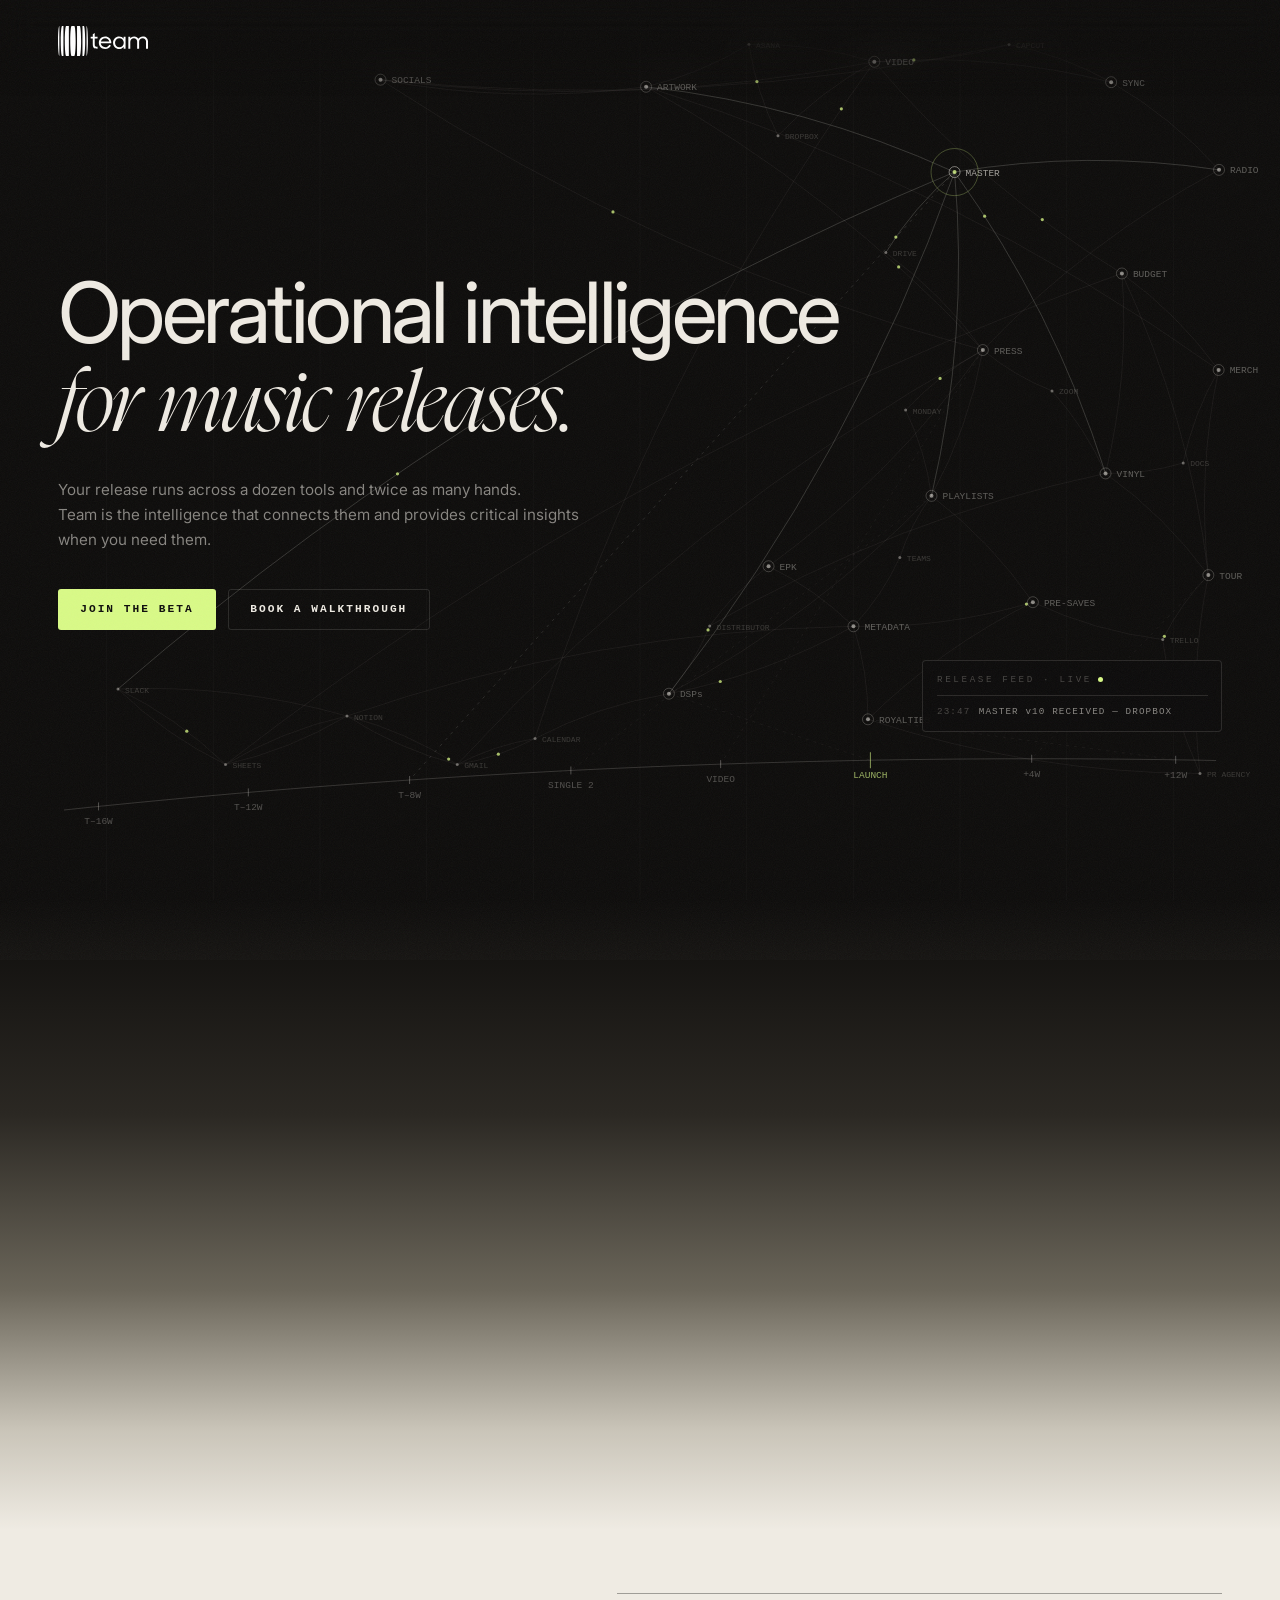
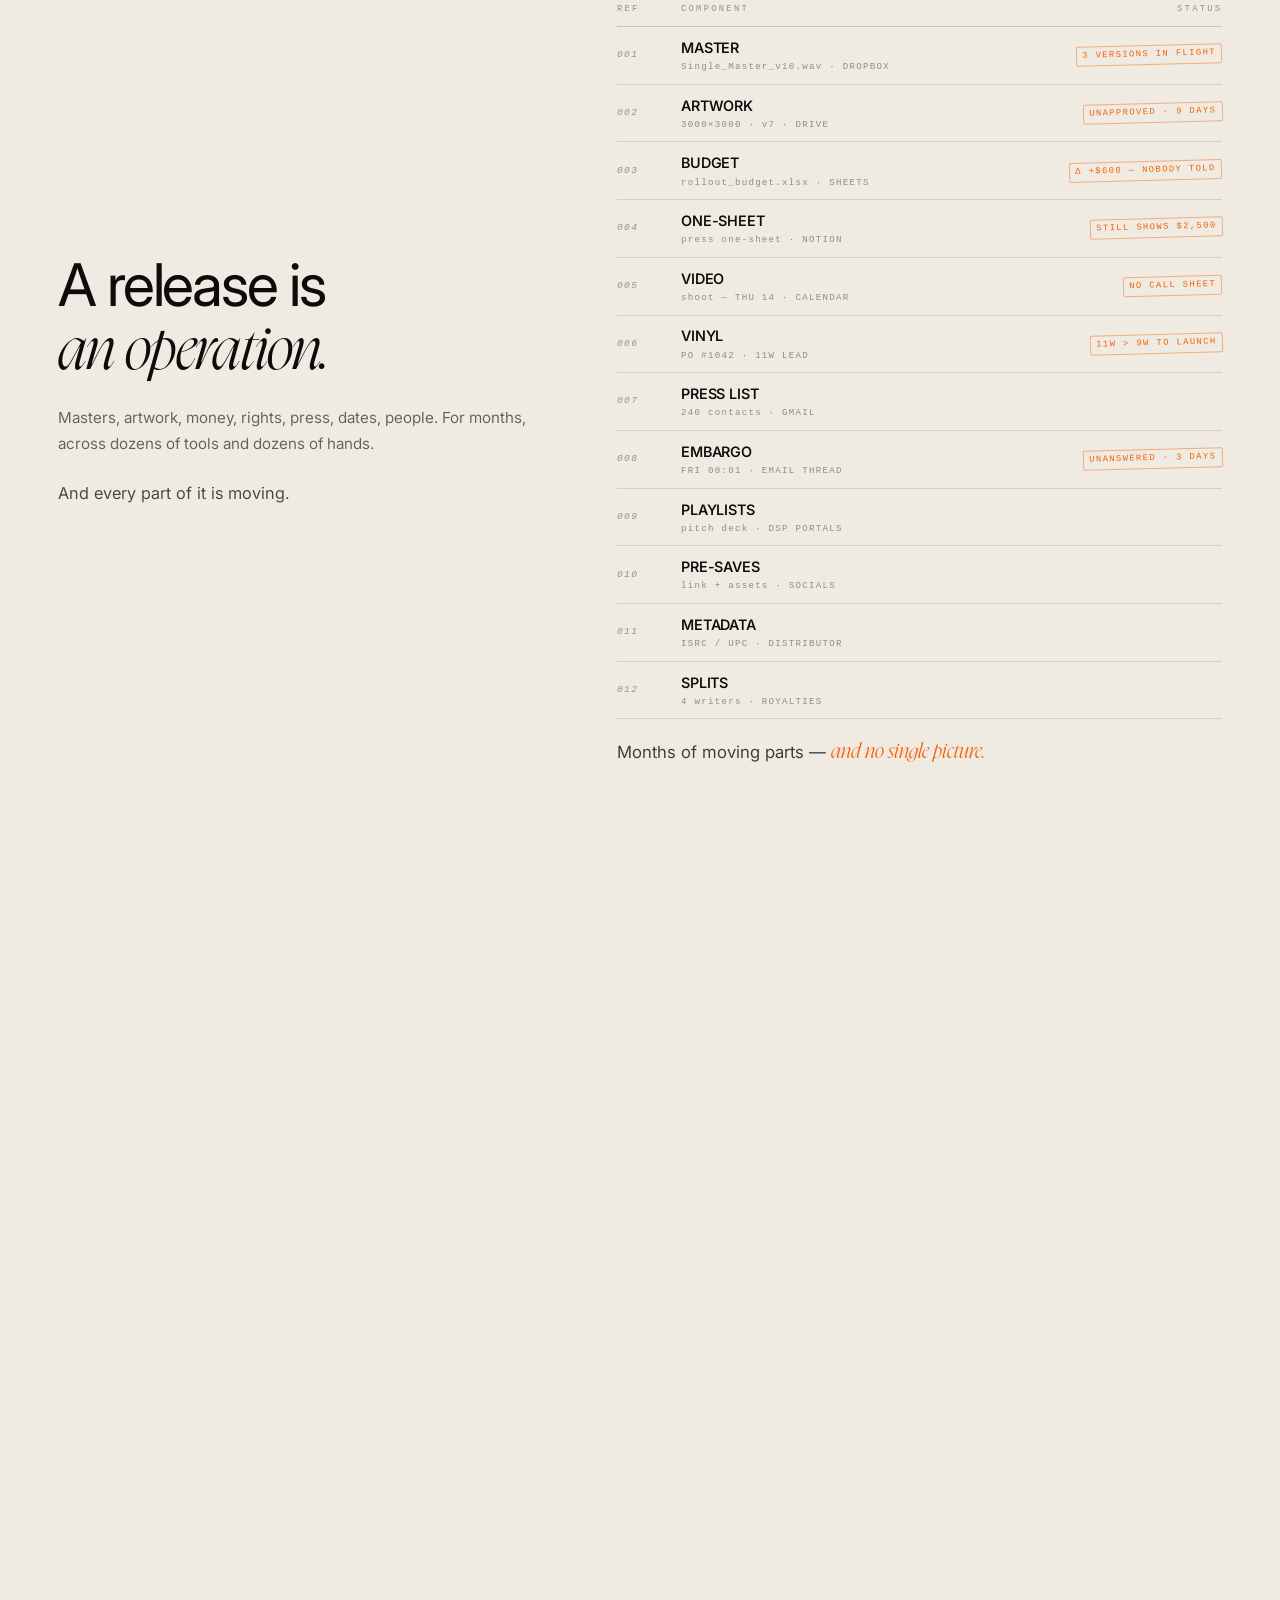
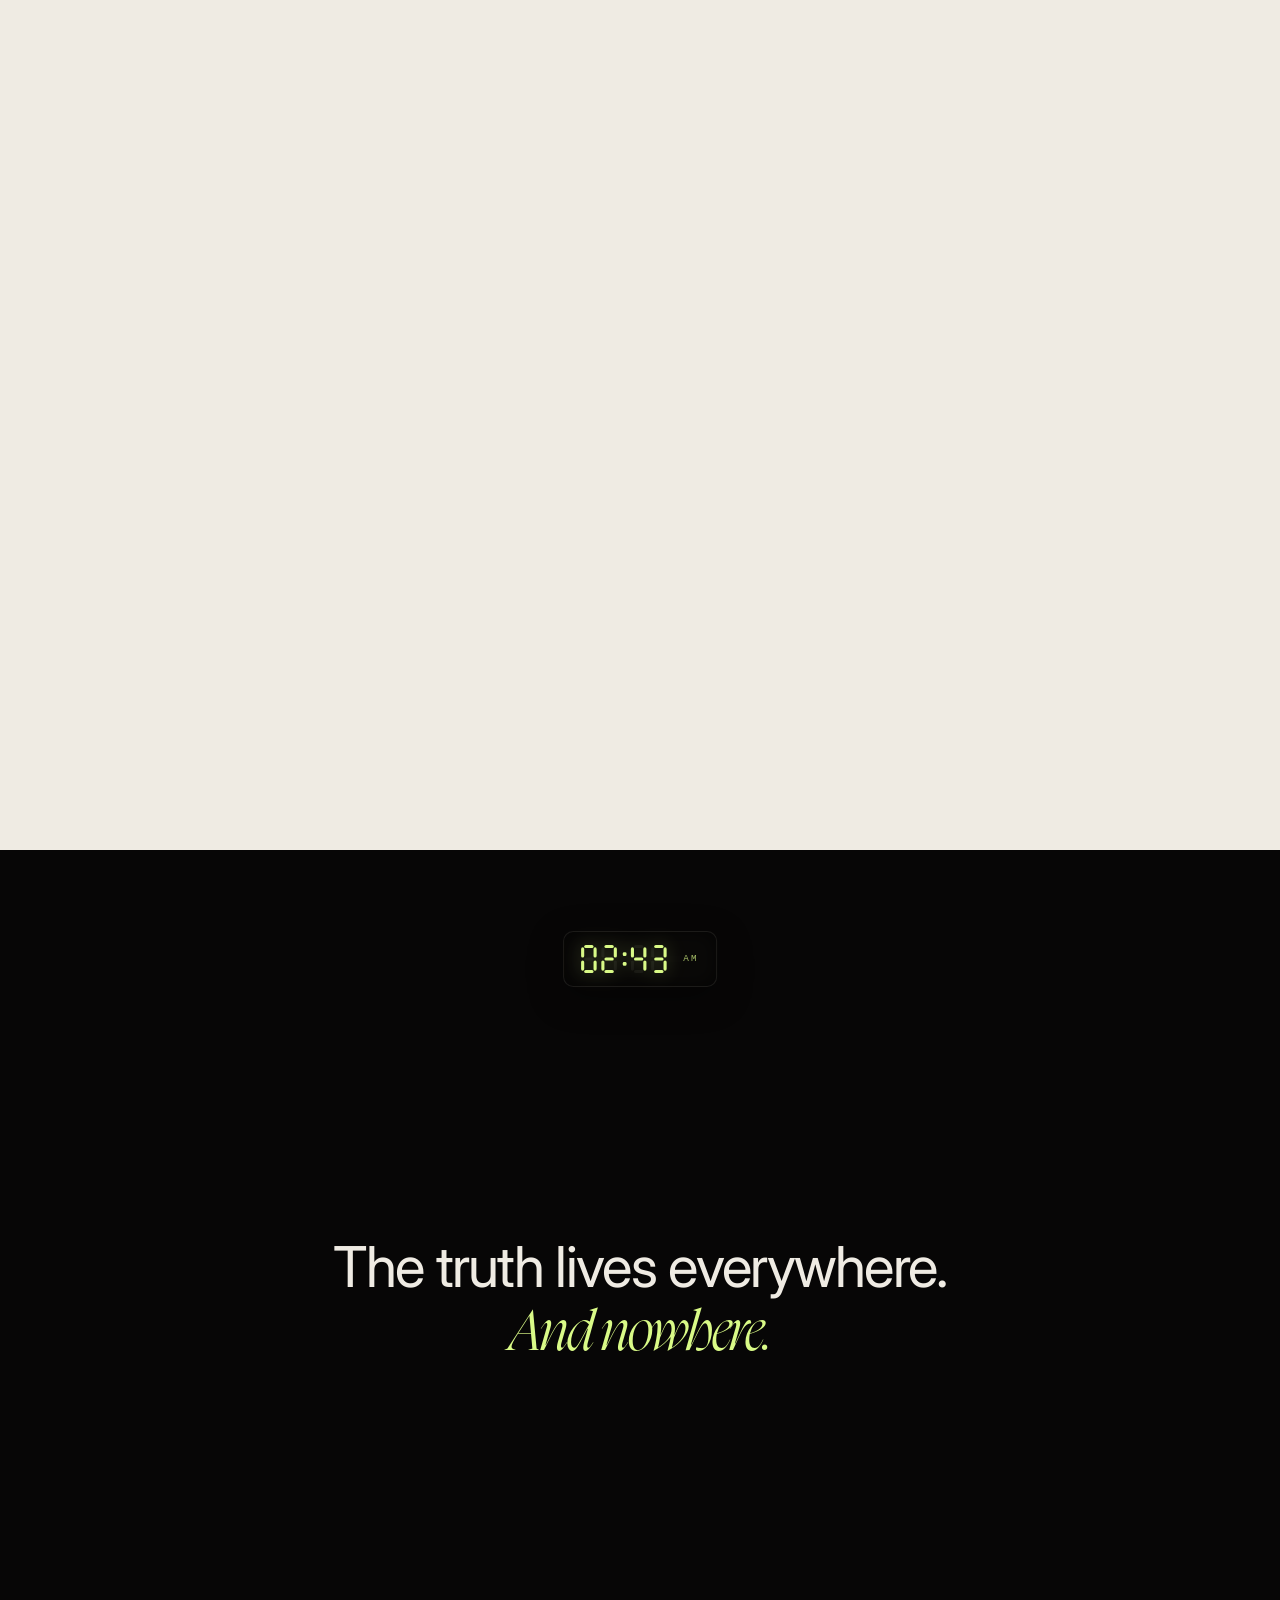
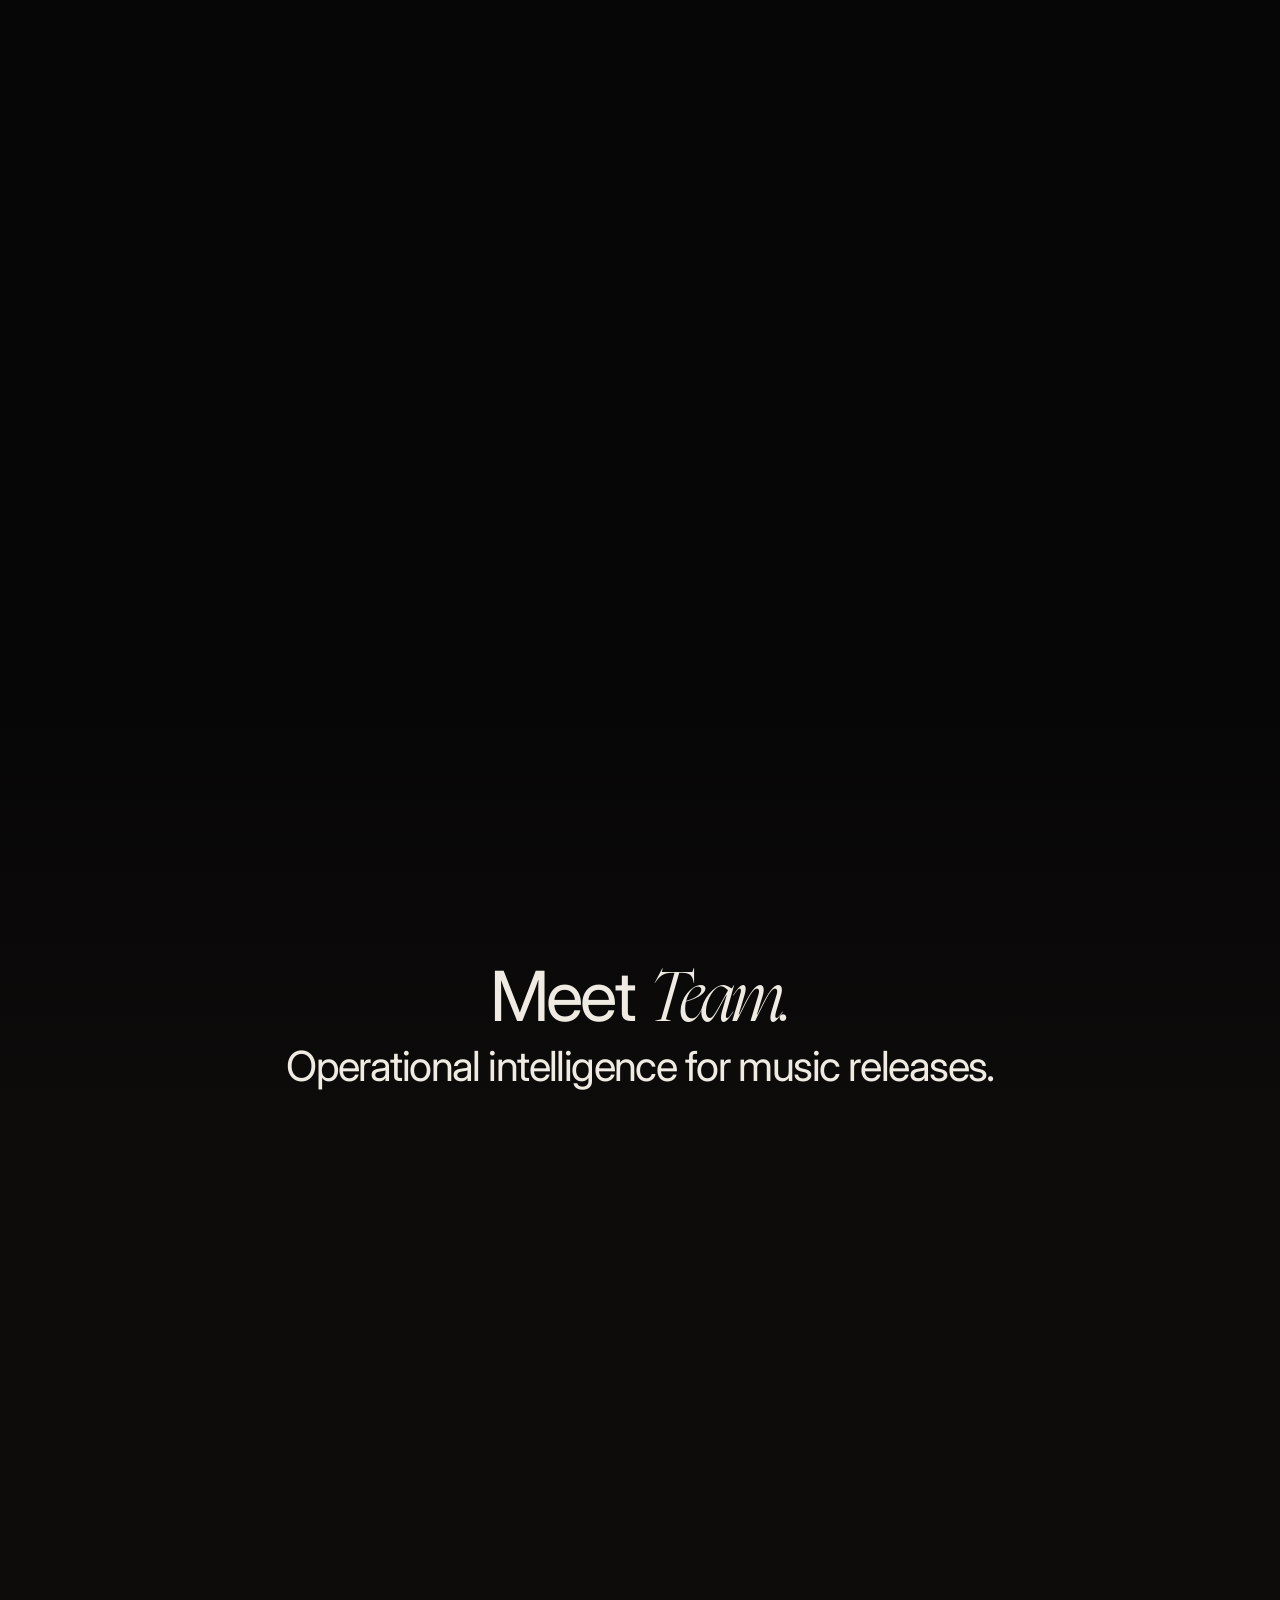
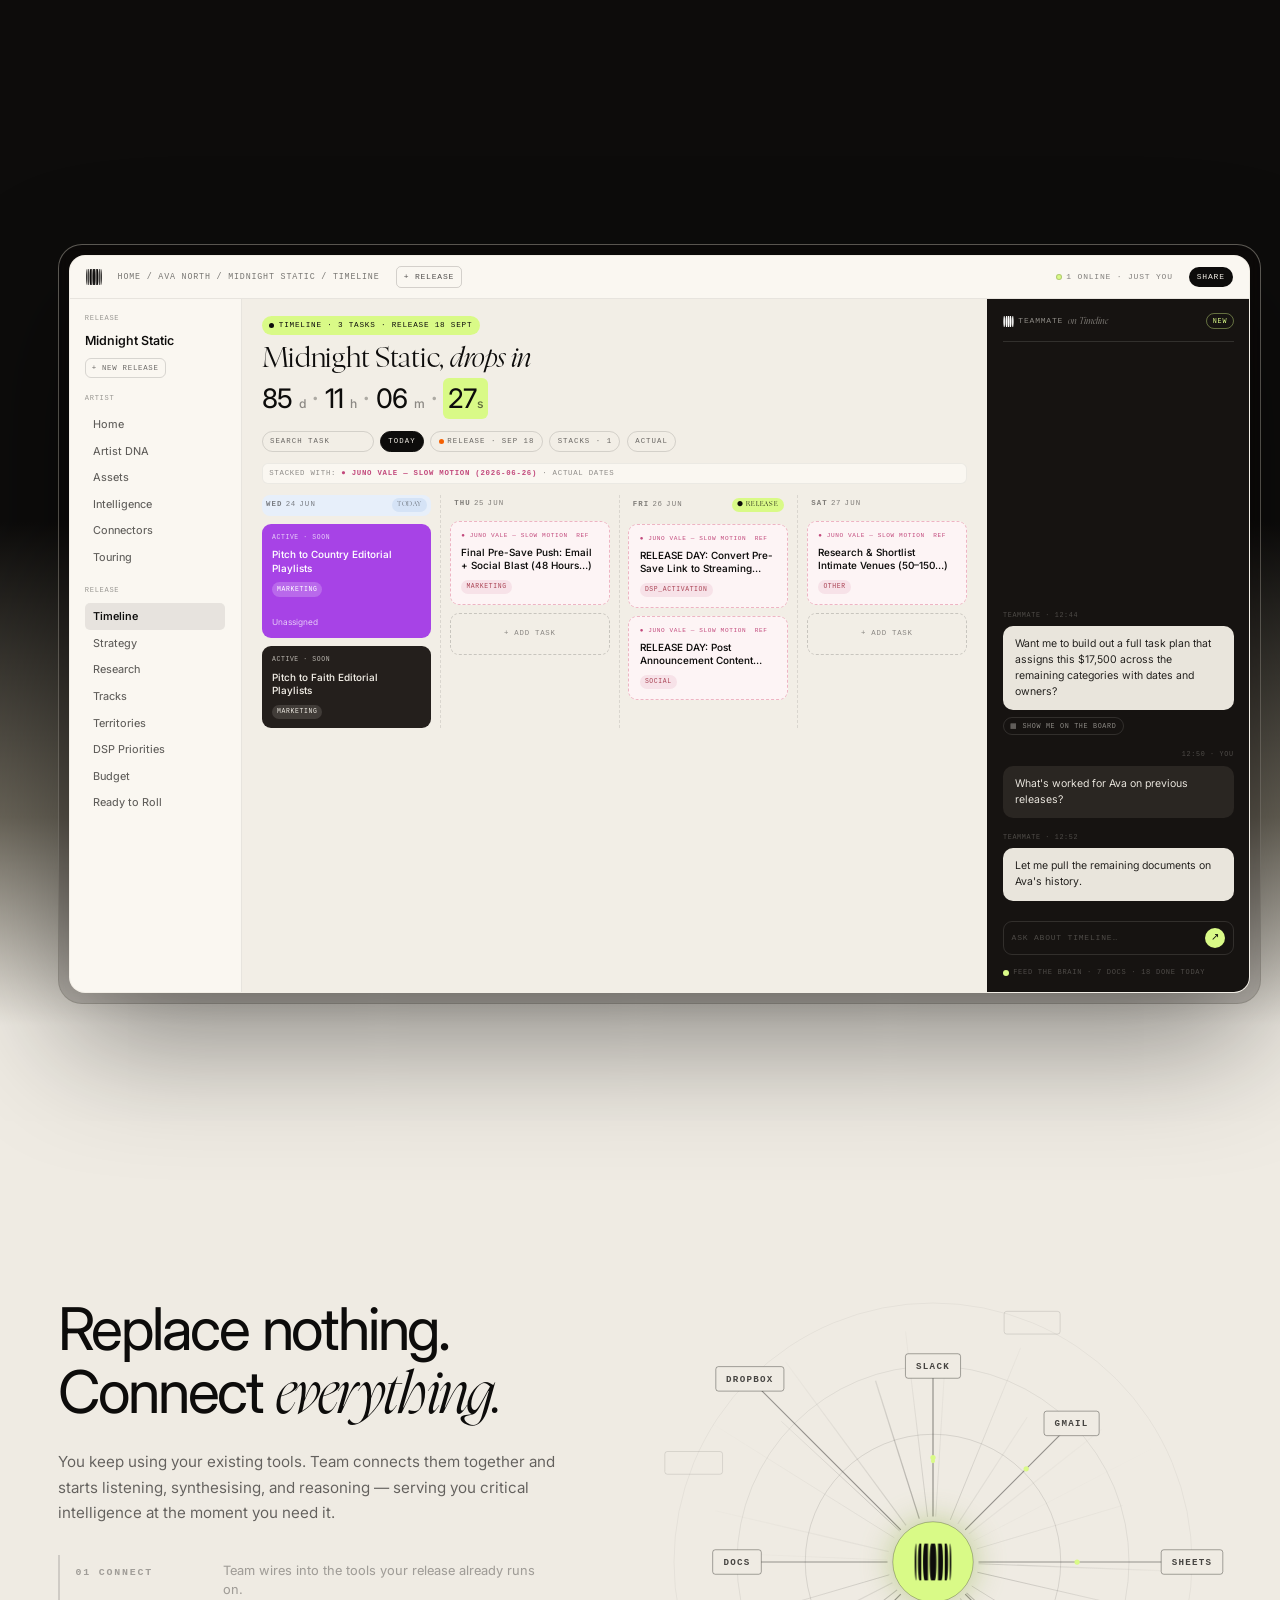
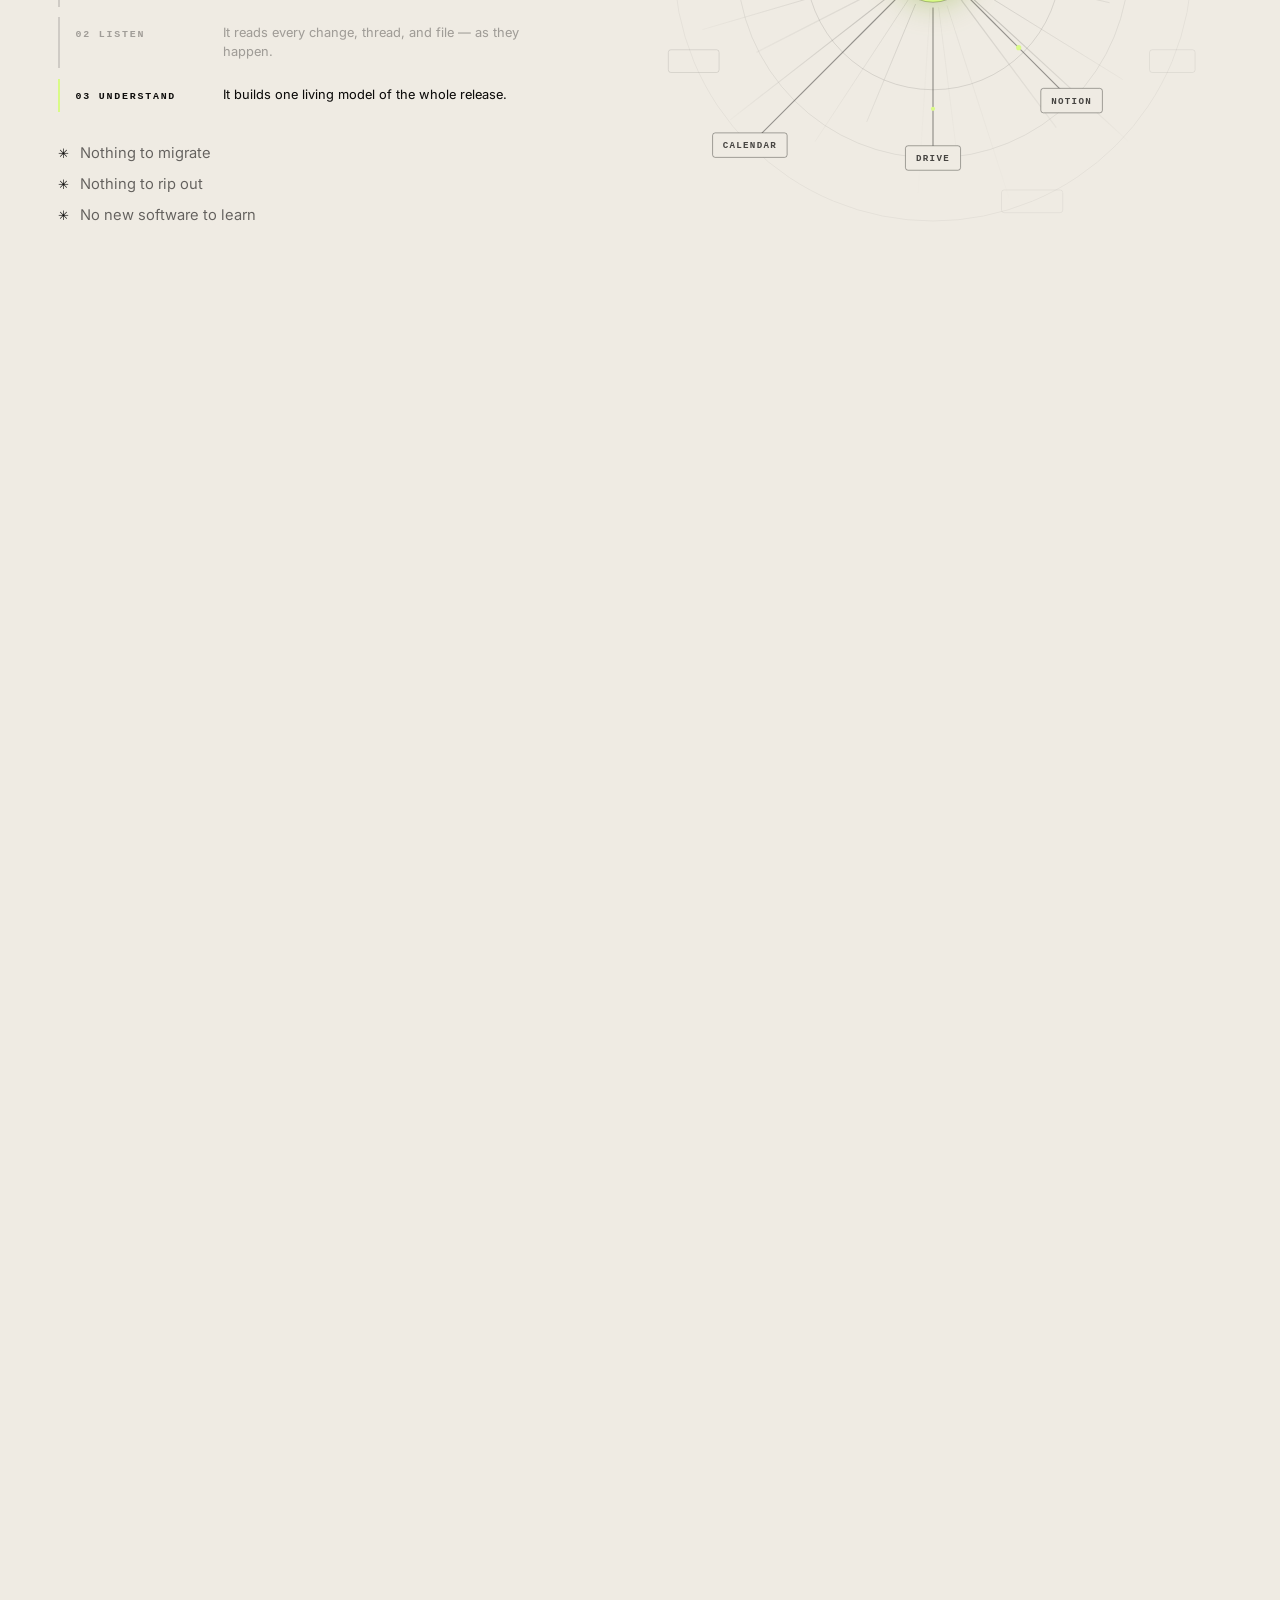
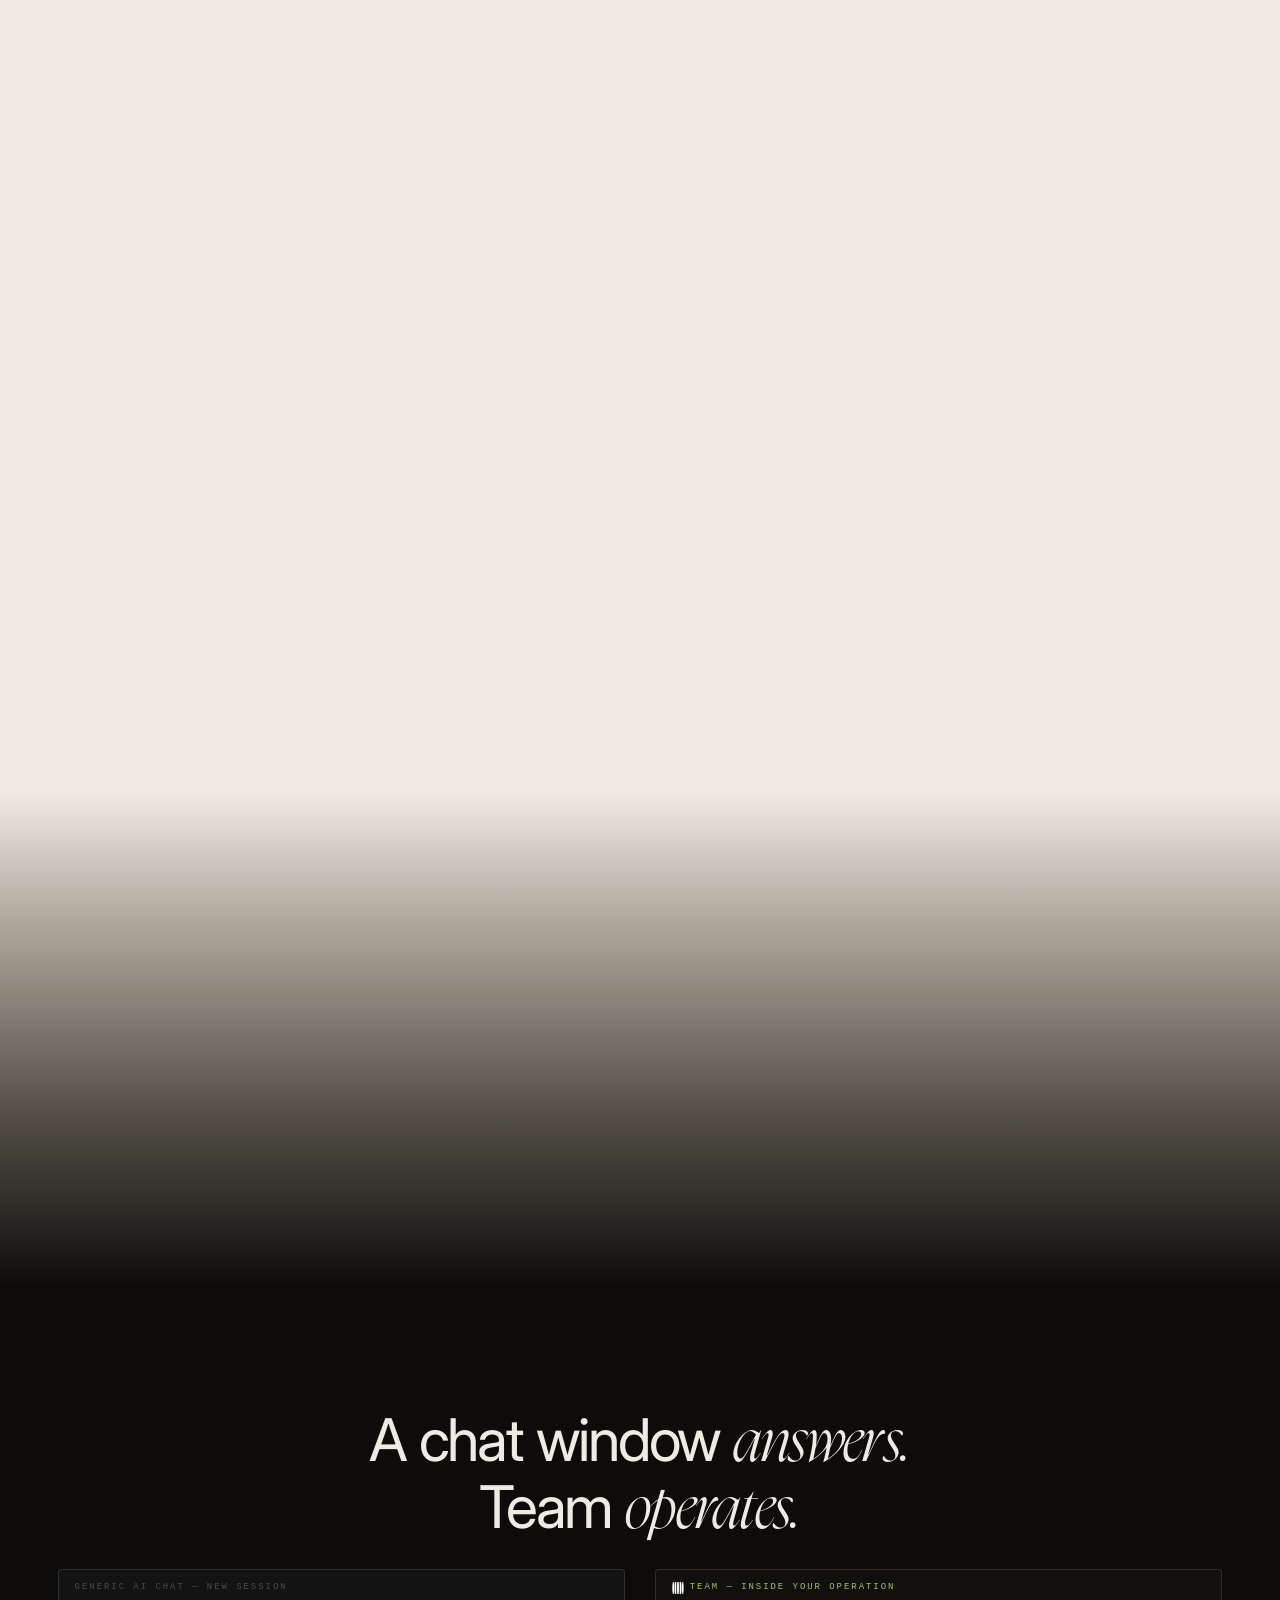
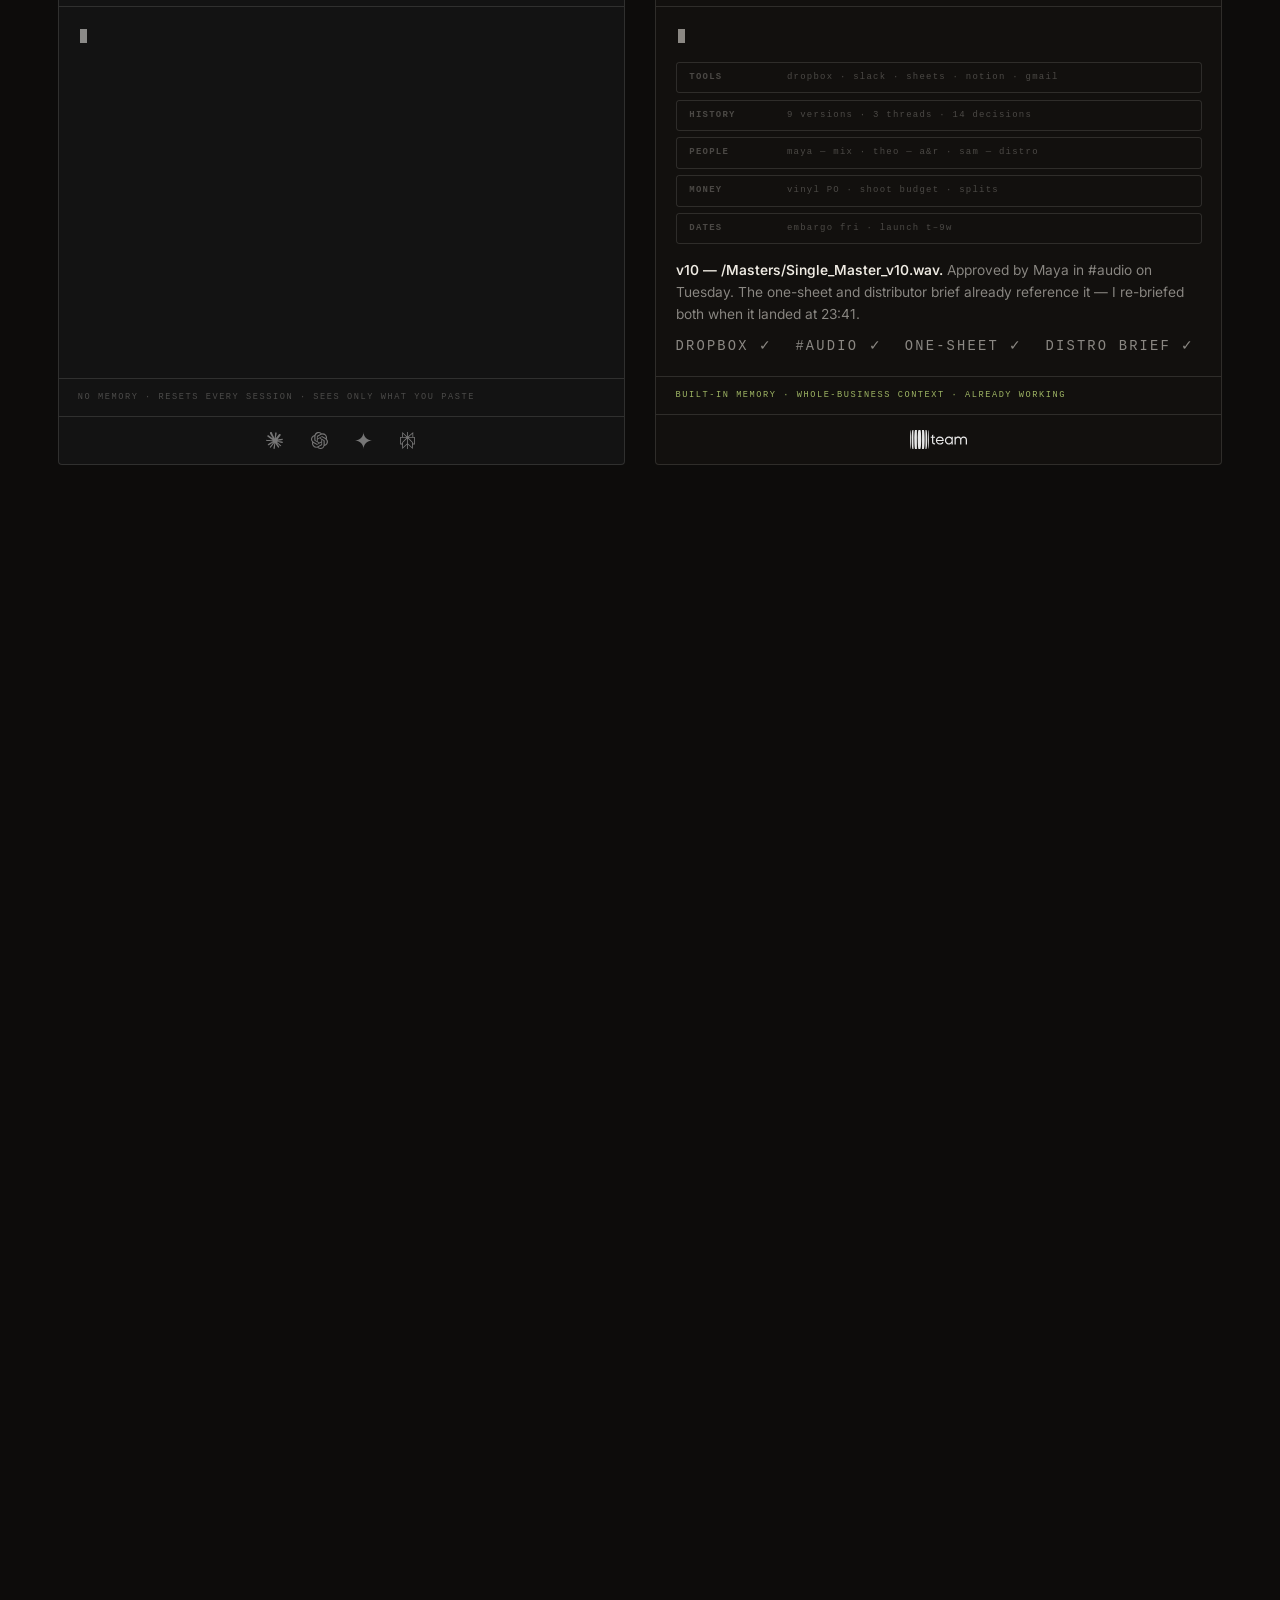
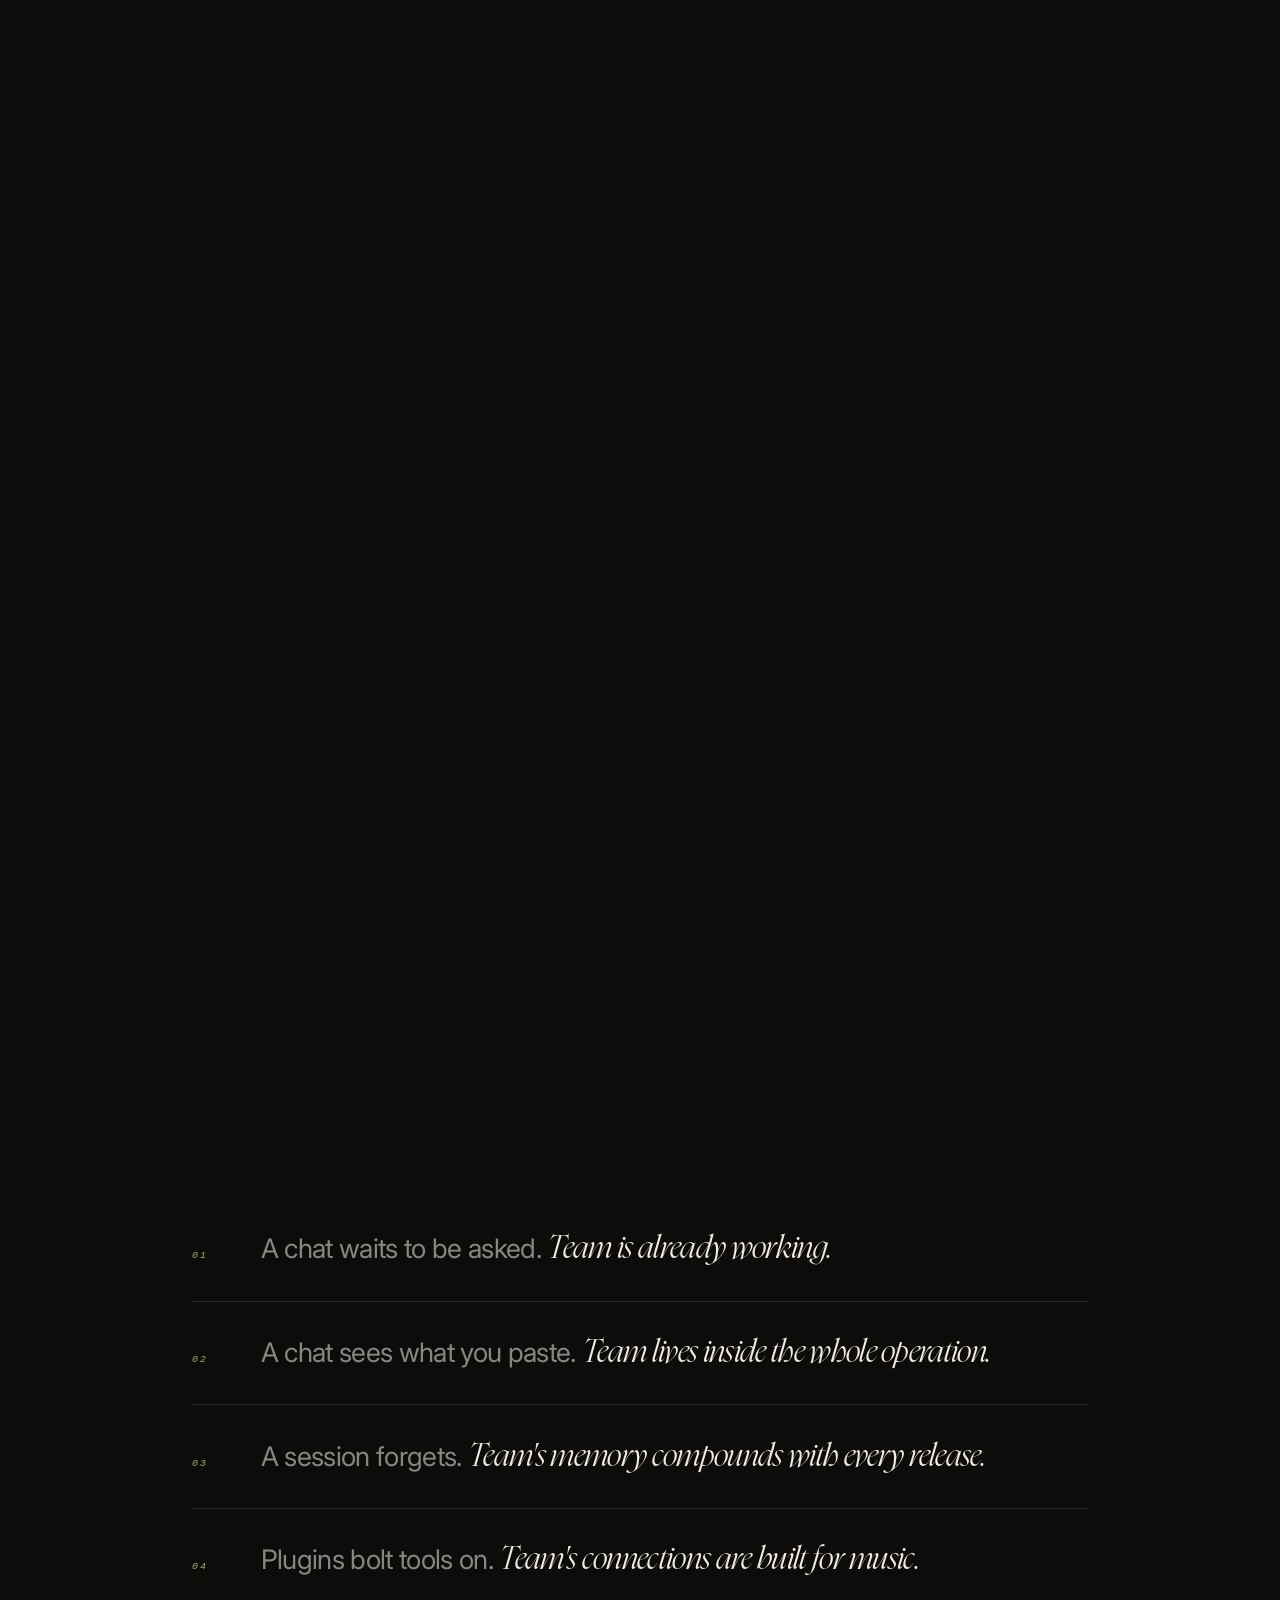
==== commit b7d61e69: "v1: op board builds in during approach; dawn ledger open sign-off task" ====
--- a/v1/index.html
+++ b/v1/index.html
@@ -336,7 +336,7 @@
         <div class="lrow" data-lrow><i class="mono">23:41</i><span>Re-cut the release timeline around the new launch date</span><b class="mono">DONE</b></div>
         <div class="lrow" data-lrow><i class="mono">23:43</i><span>Updated budget in Notion + one-sheet <u class="mono">source: sheets</u></span><b class="mono">DONE</b></div>
         <div class="lrow" data-lrow><i class="mono">02:57</i><span>Re-briefed the press list on the new embargo date</span><b class="mono">DONE</b></div>
-        <div class="lrow" data-lrow><i class="mono">06:05</i><span>Drafted your morning brief</span><b class="mono">READY</b></div>
+        <div class="lrow lrow--open" data-lrow><i class="mono">06:05</i><span>Vinyl PO #1042 needs your sign-off before Friday</span><b class="mono">OPEN</b></div>
       </div>
       <div class="brief" id="brief">
         <p class="brief__bar mono"><img src="assets/logo/team-logomark-black.png" alt=""> TEAMMATE · 07:00</p>
--- a/v1/css/main.css
+++ b/v1/css/main.css
@@ -845,3 +845,10 @@
 
 /* far-ring chips can extend past the viewBox — let the svg breathe */
 .lattice{overflow:visible}
+
+/* dawn ledger — open / uncompleted task (needs a human decision) */
+.lrow--open{border-style:dashed;background:transparent}
+.lrow--open b{color:var(--signal);border-color:rgba(245,96,2,.45)}
+.is-dawn .lrow--open{background:rgba(245,96,2,.05);border-color:rgba(245,96,2,.45)}
+.is-dawn .lrow--open span{color:var(--ink)}
+.is-dawn .lrow--open b{background:transparent;color:var(--signal);border-color:rgba(245,96,2,.55)}
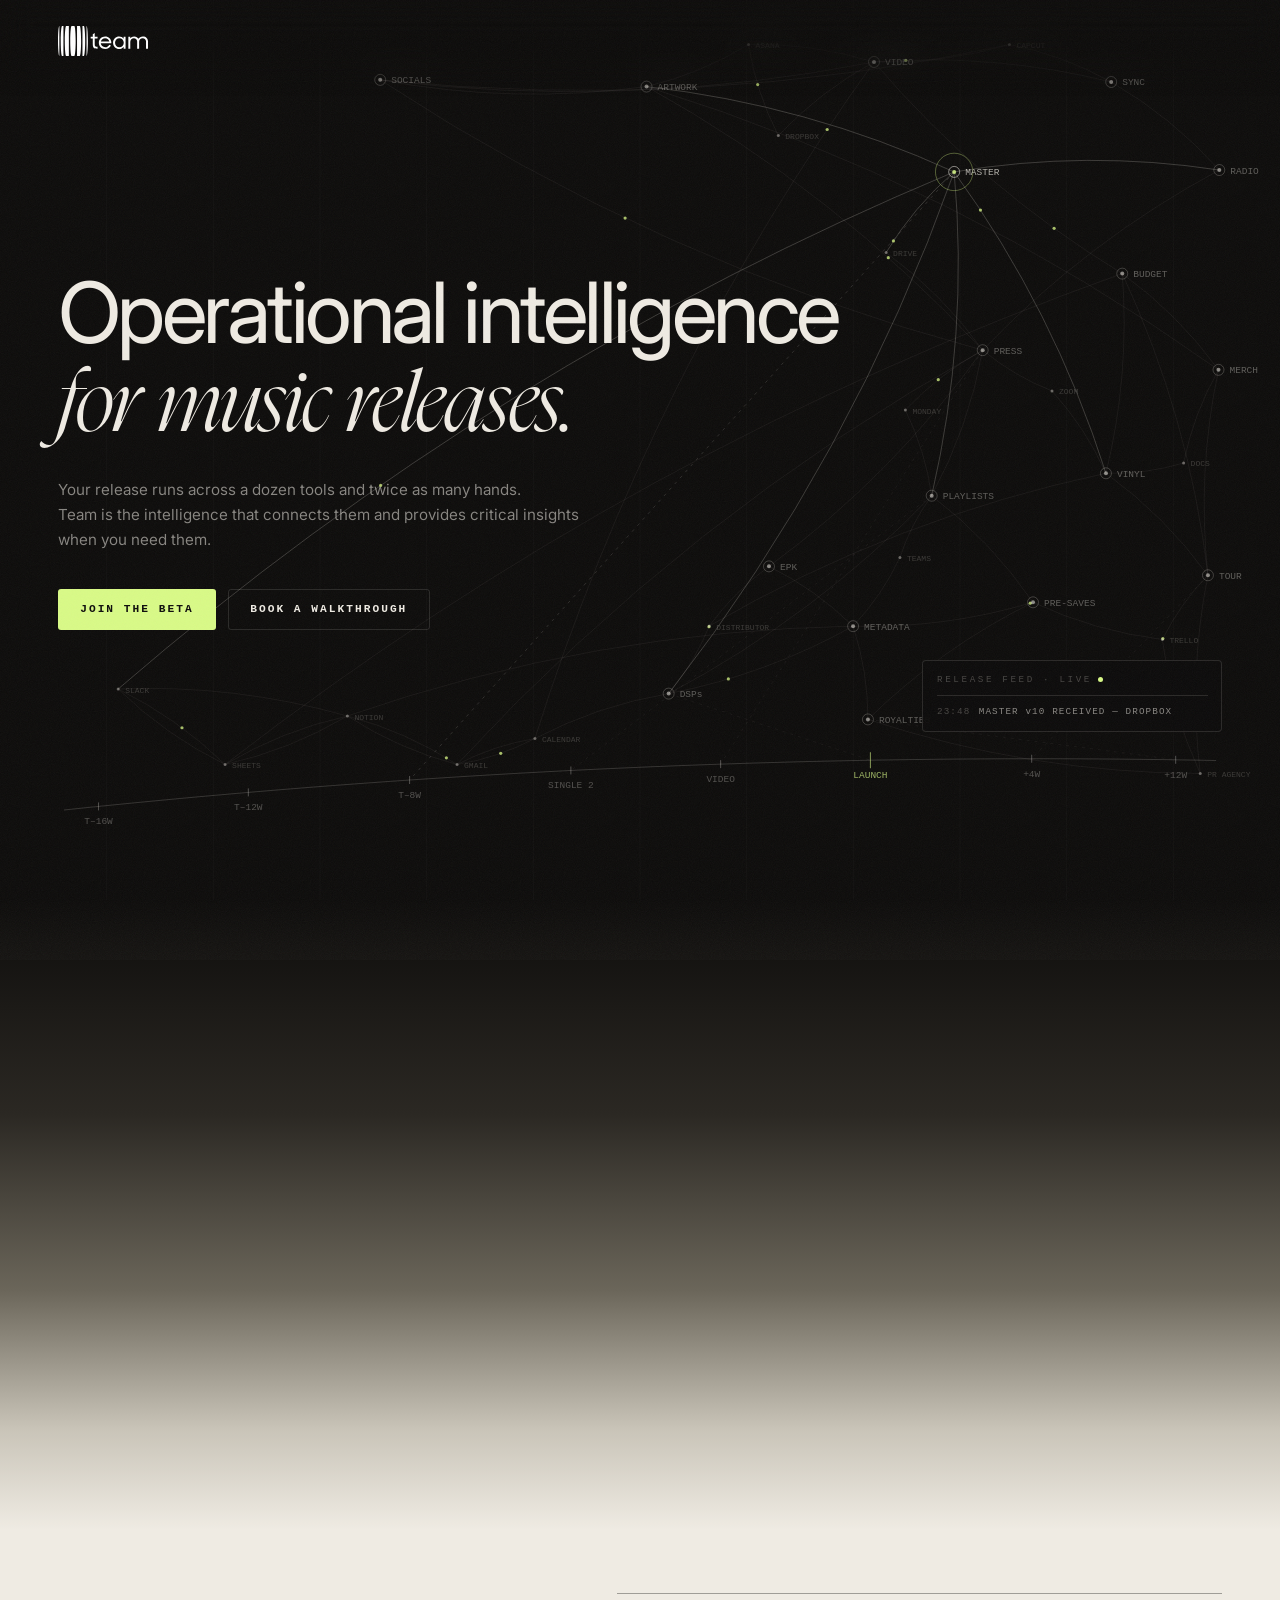
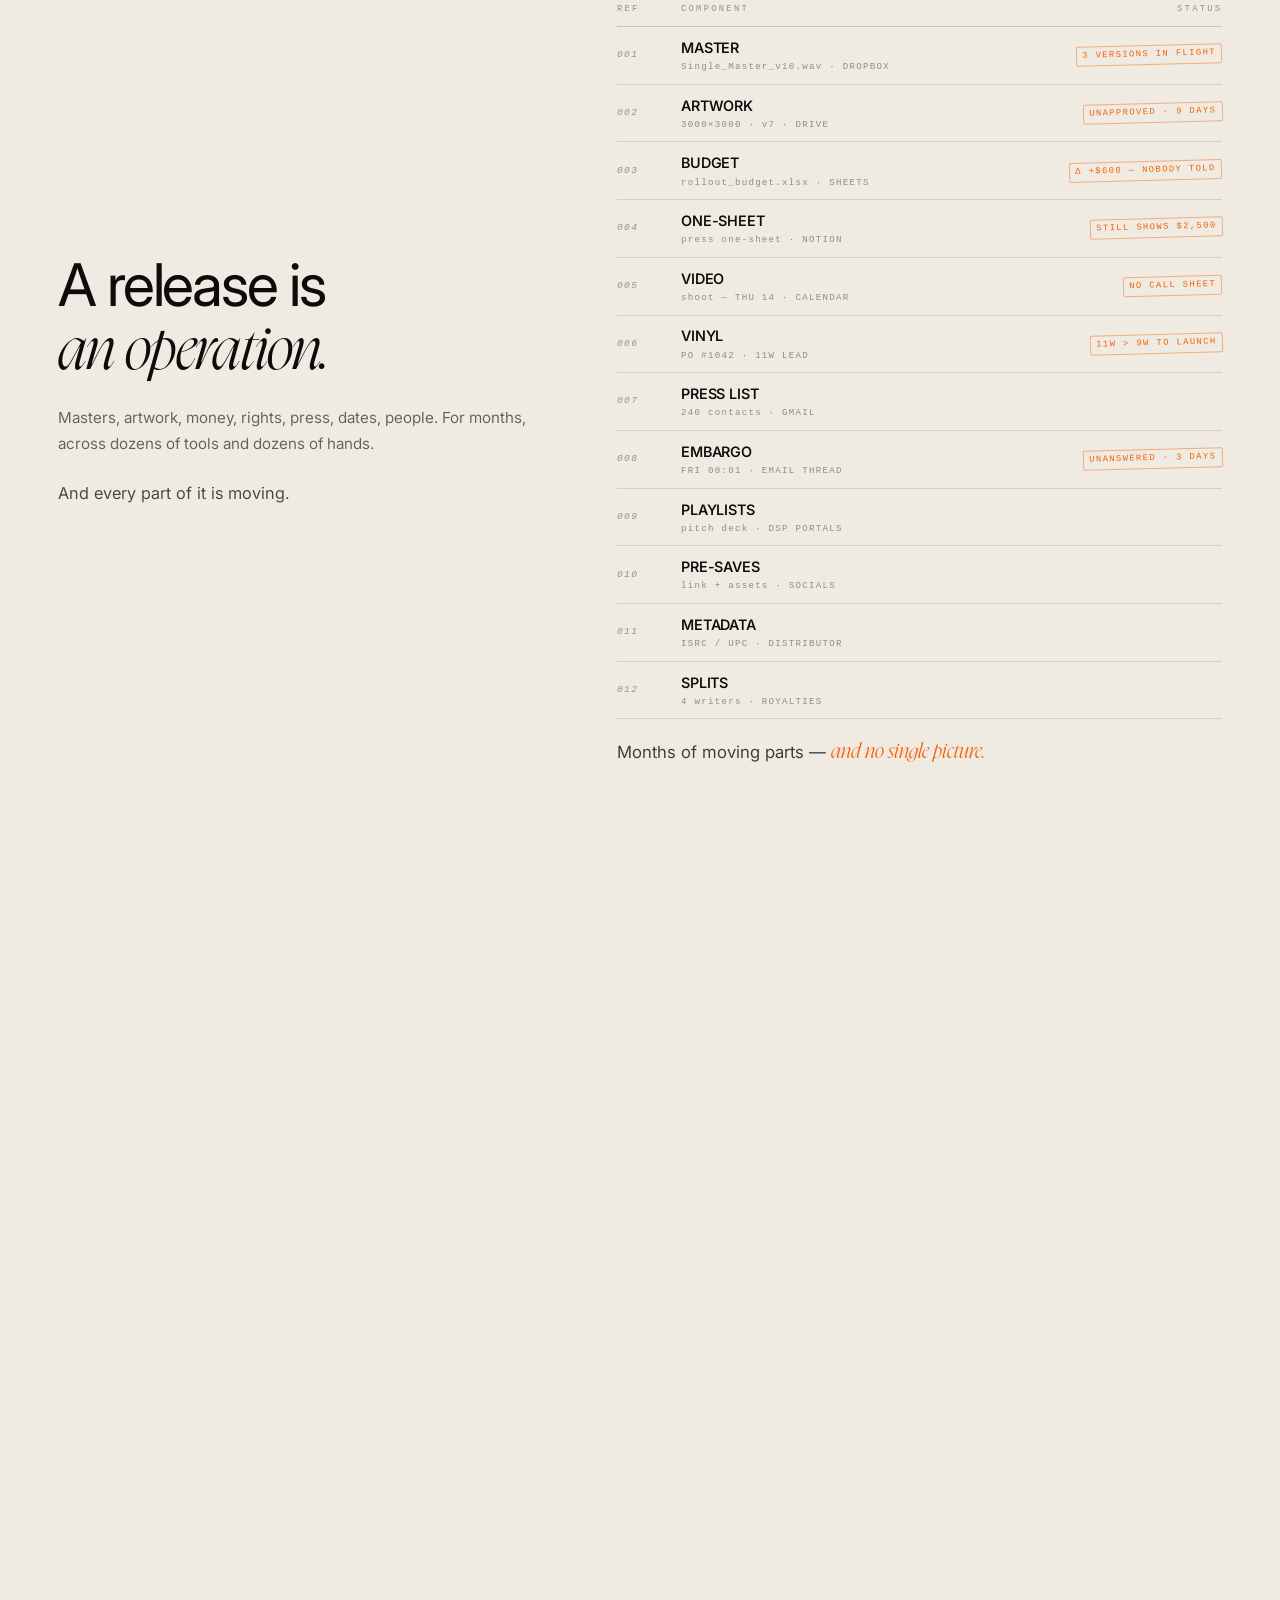
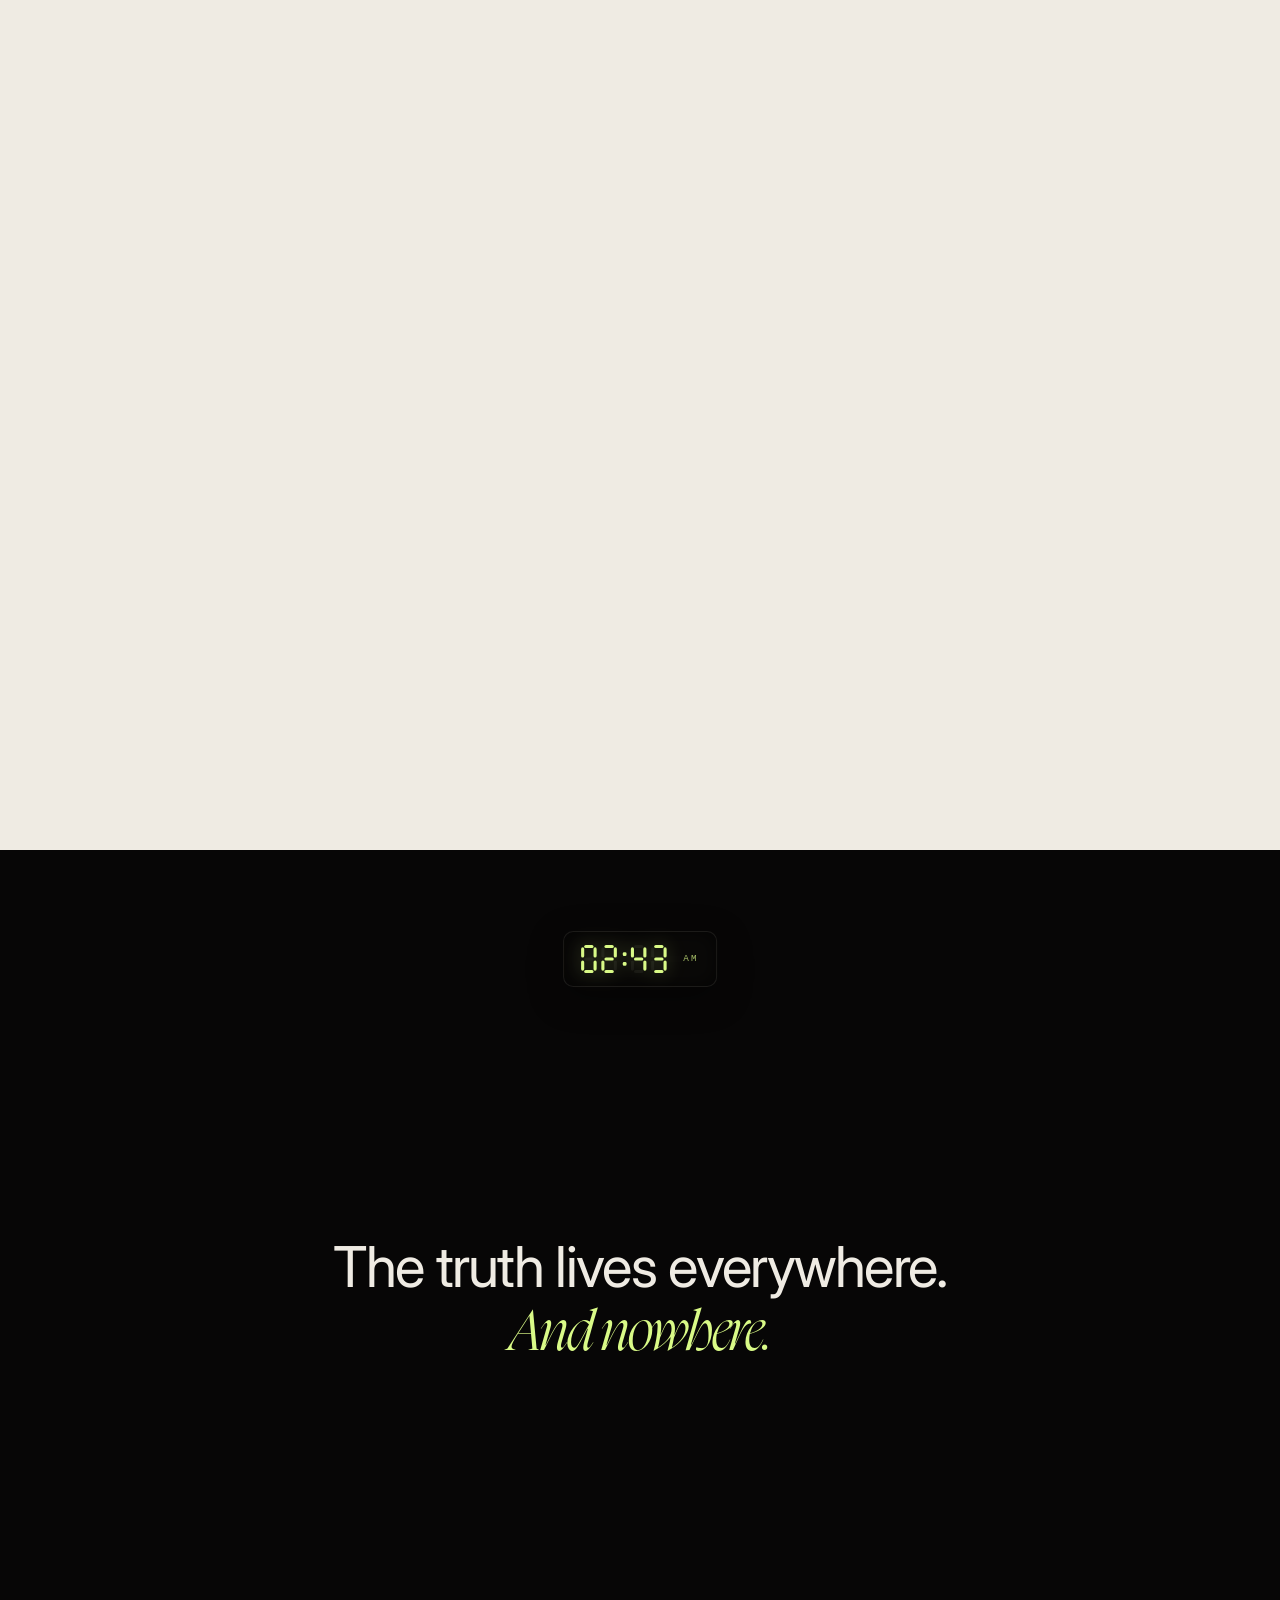
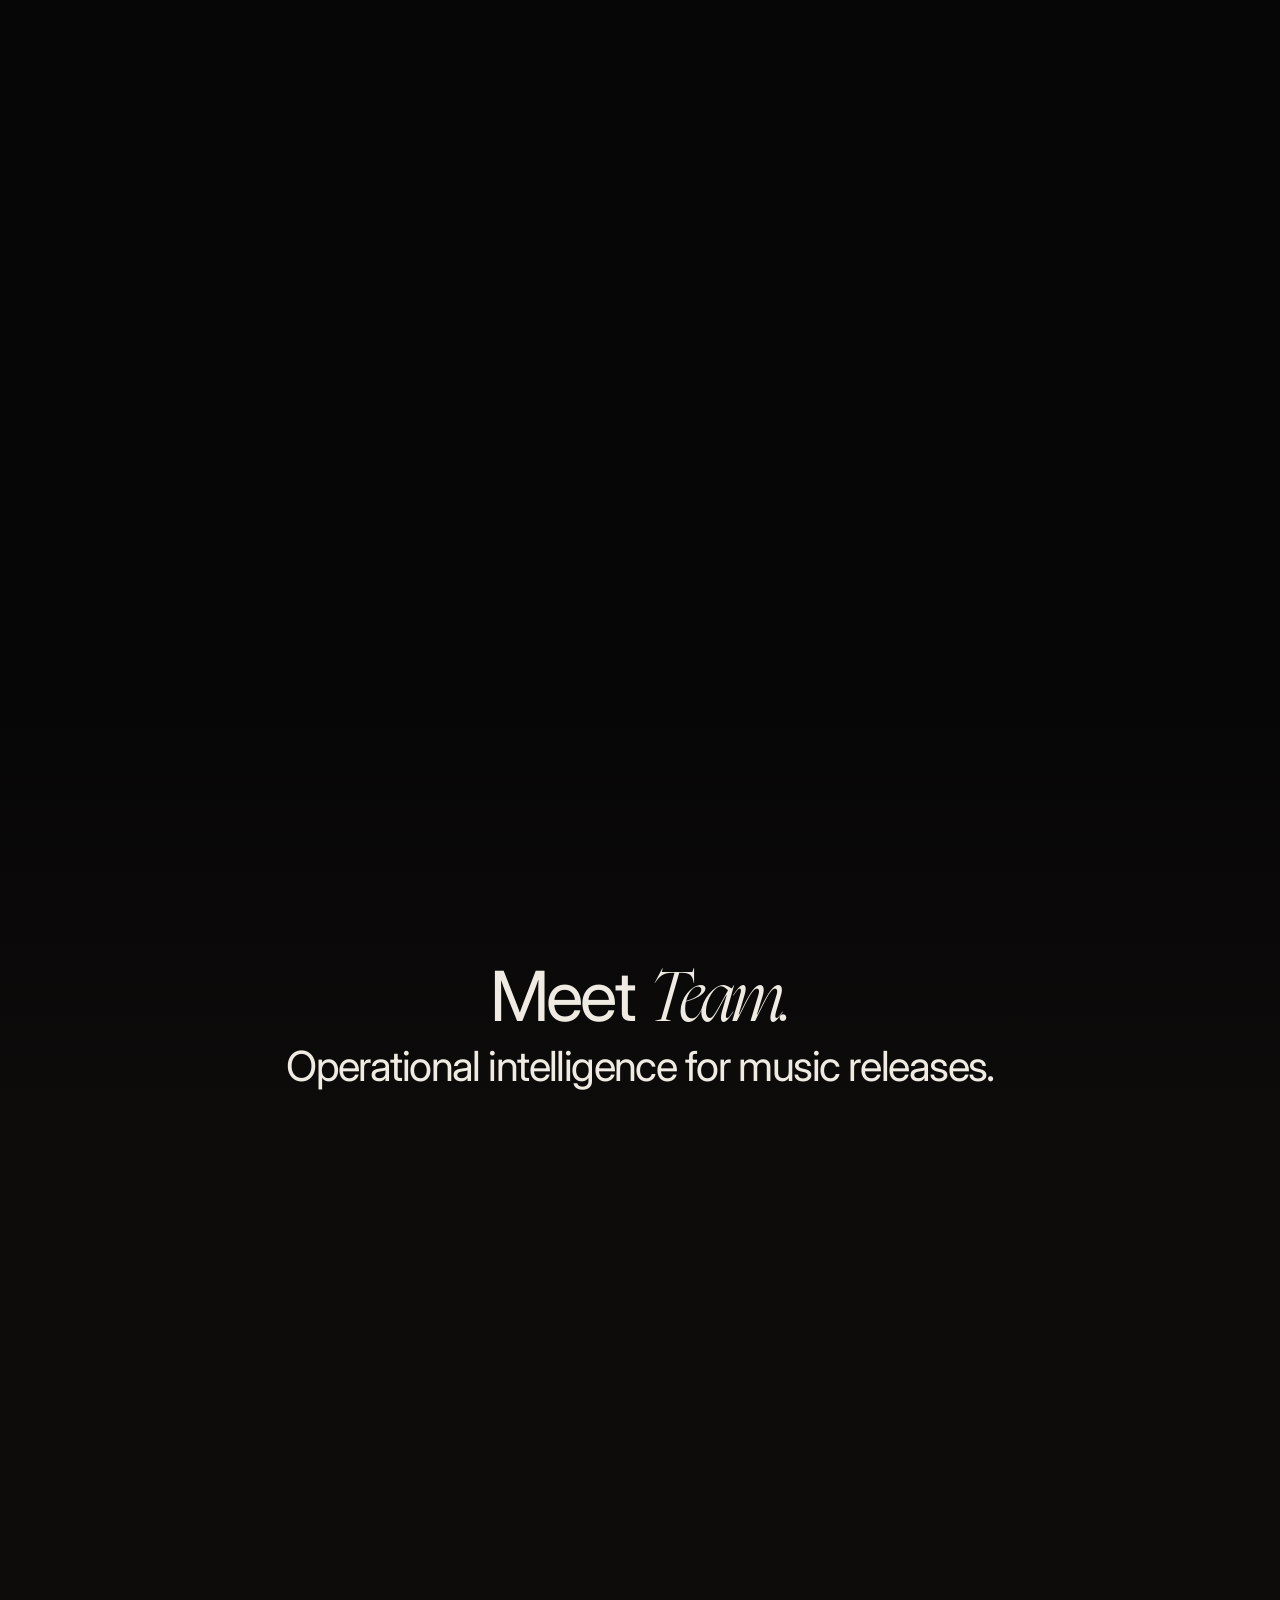
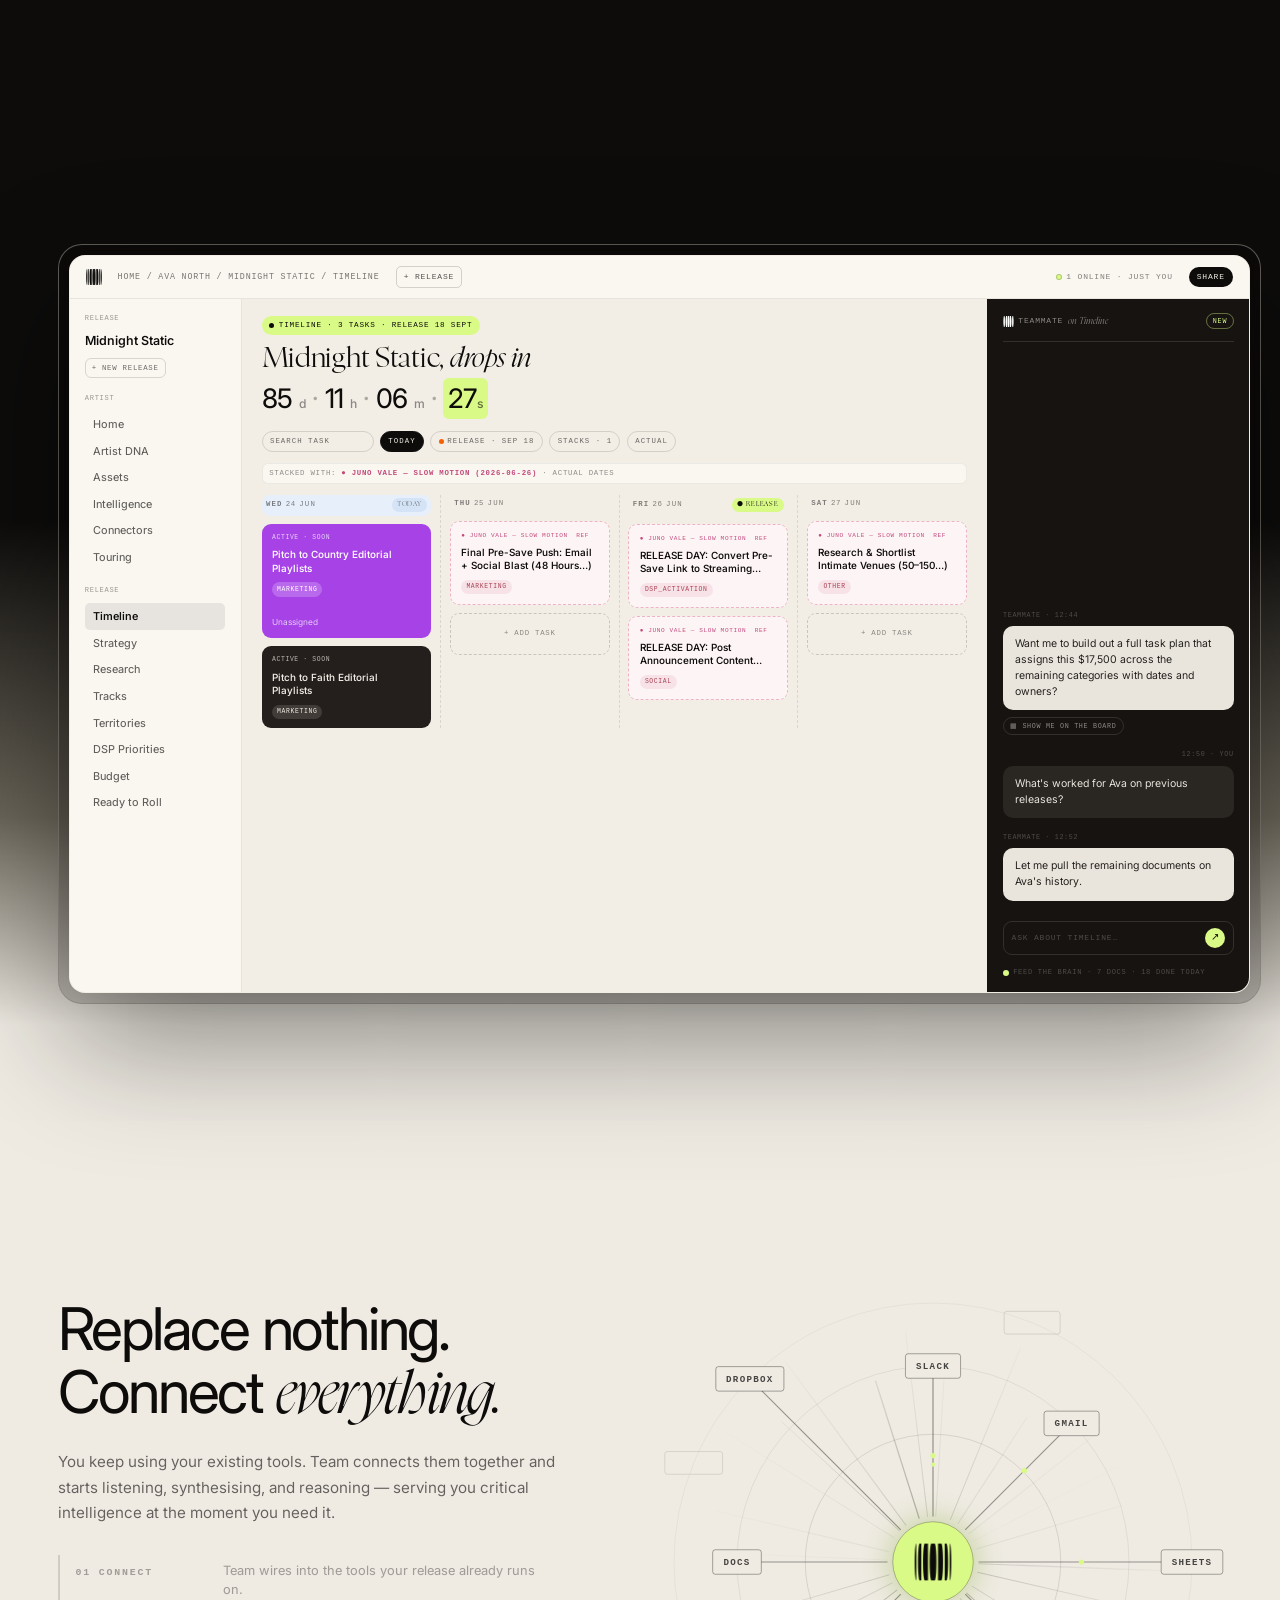
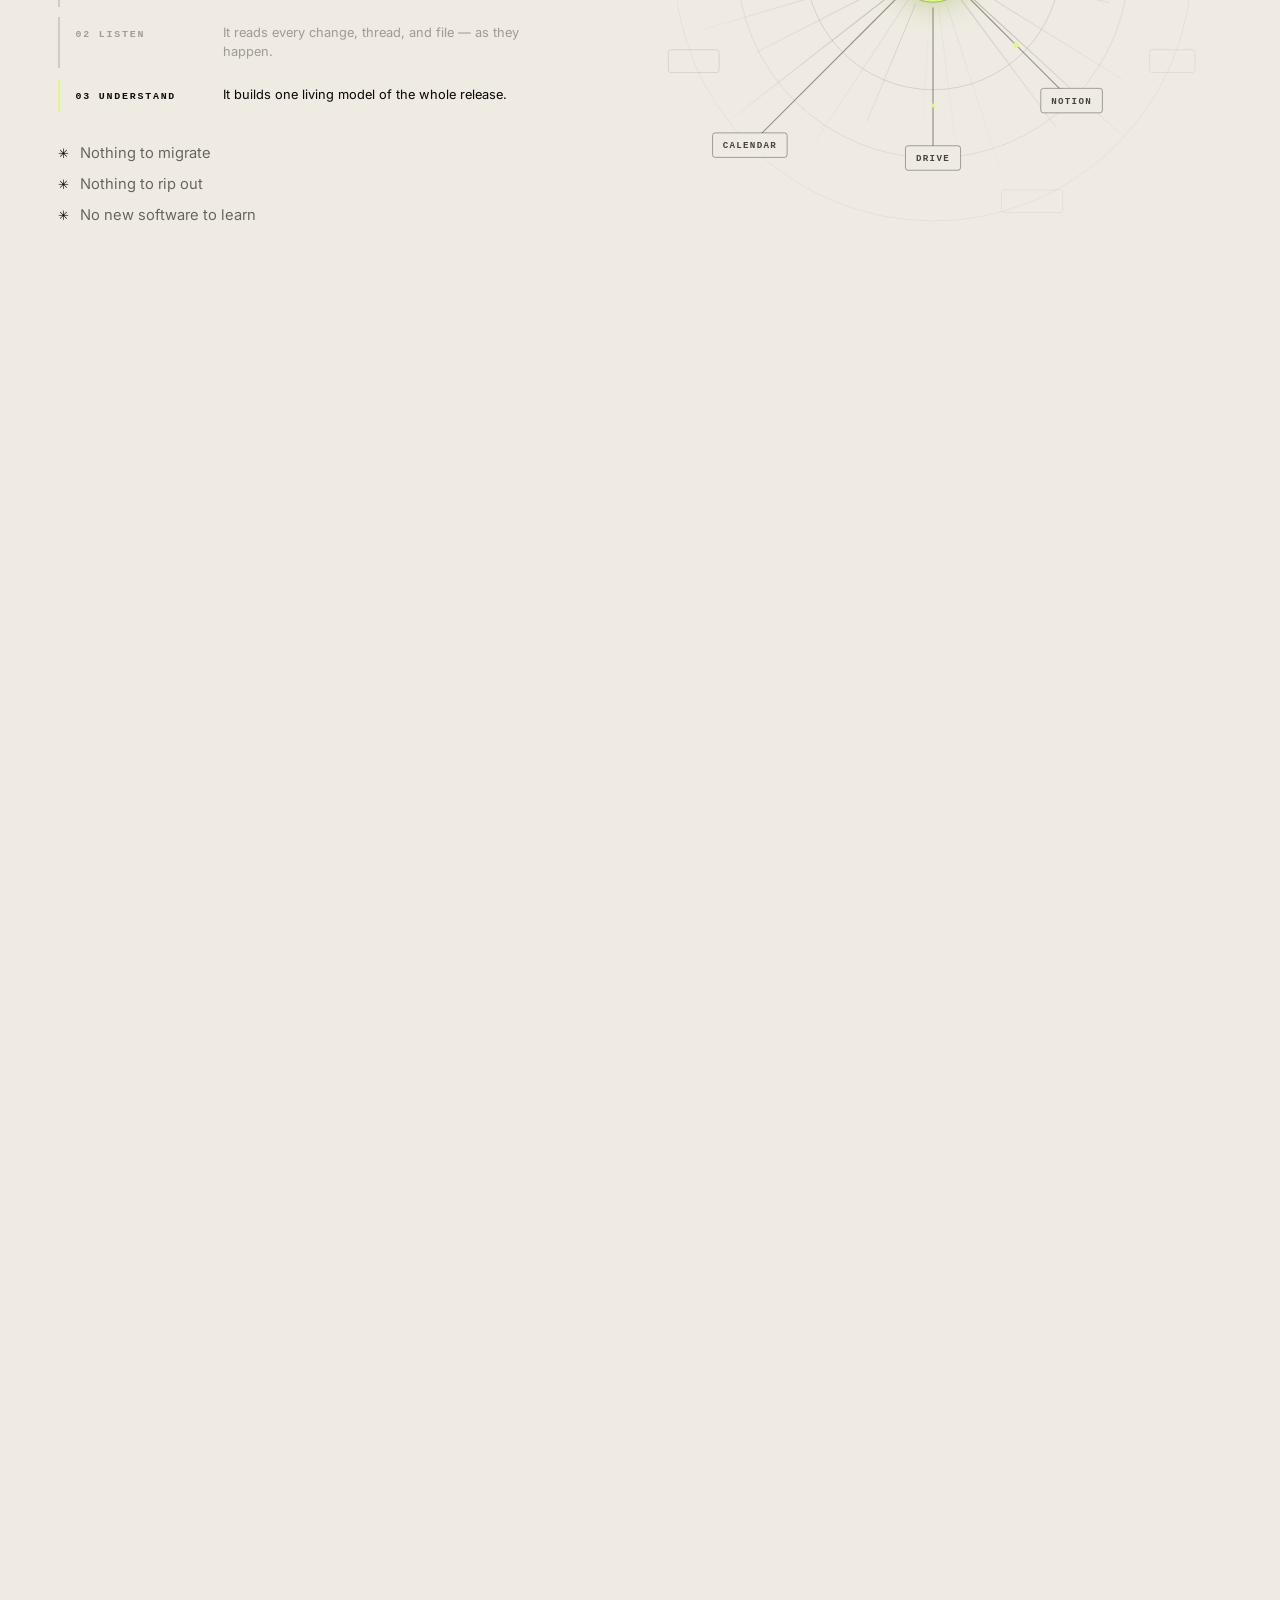
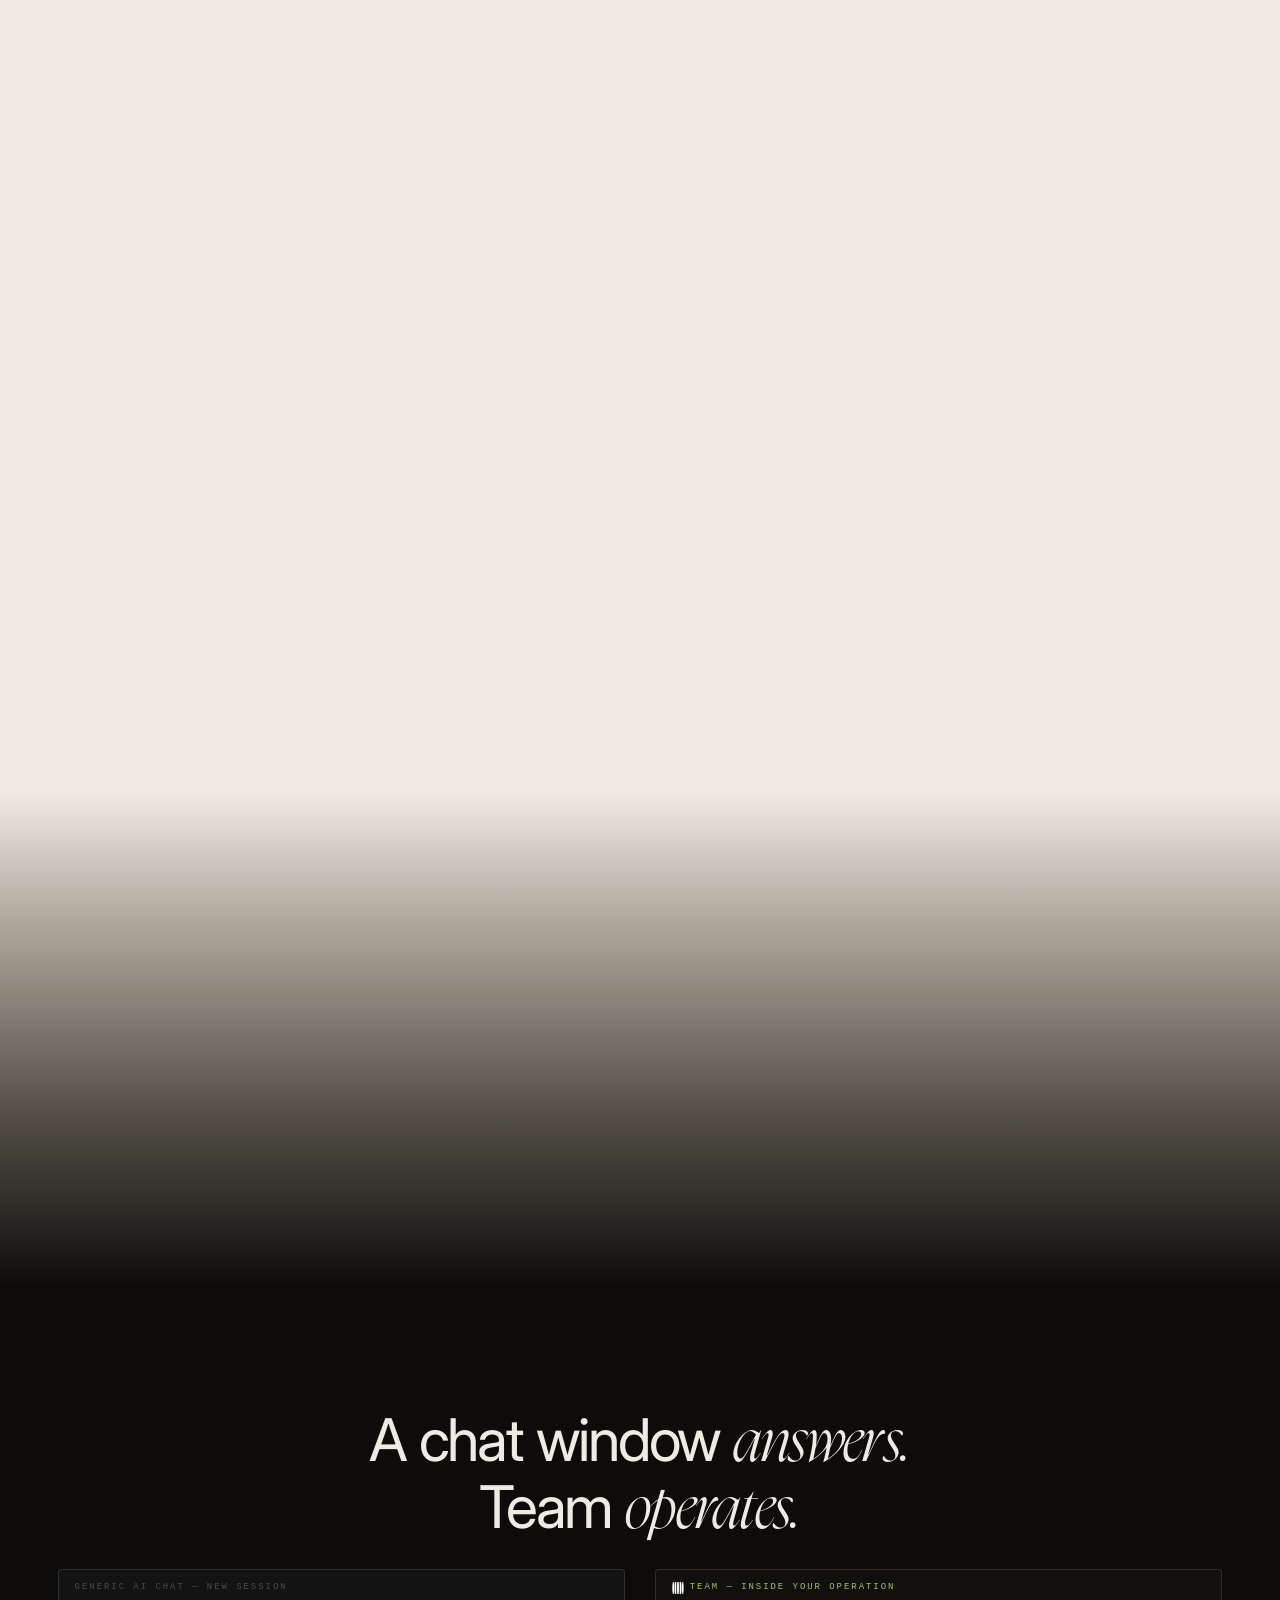
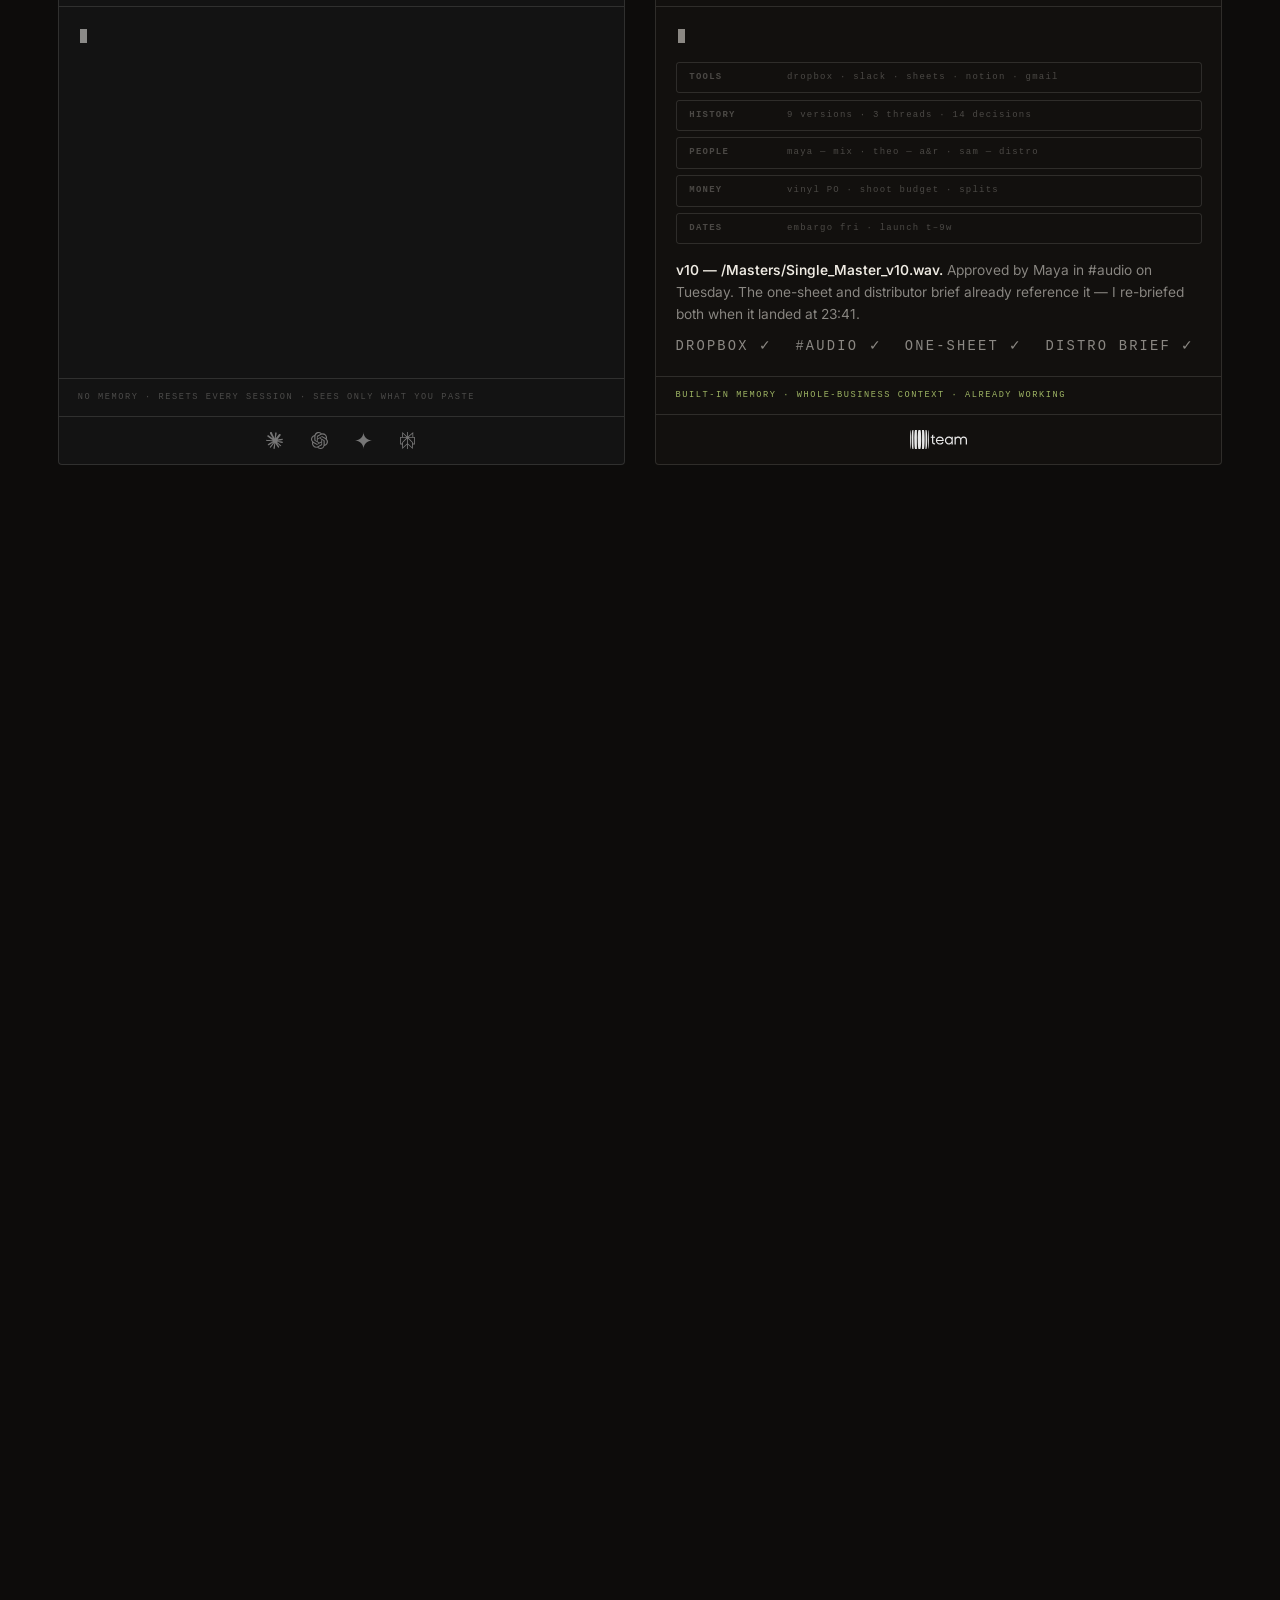
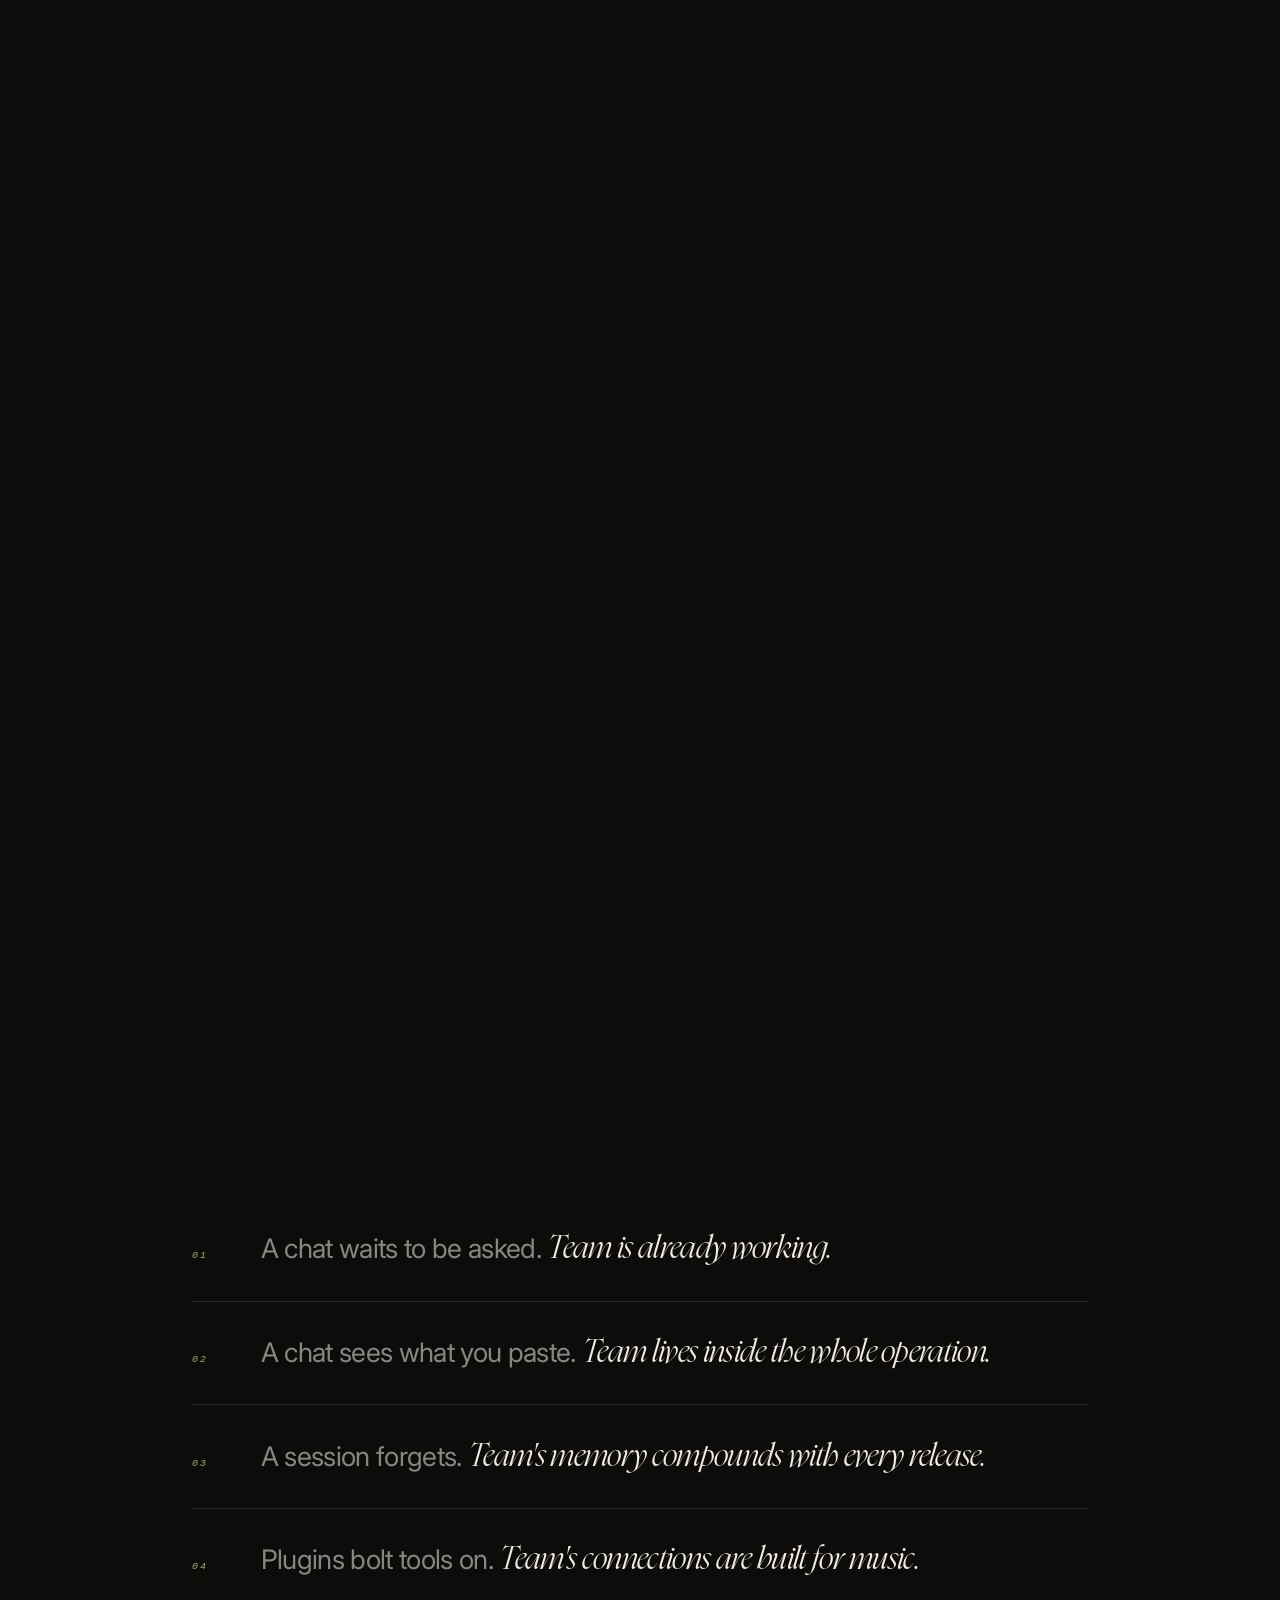
==== commit 052e424f: "v1: who cards reveal square persona images on hover" ====
--- a/v1/index.html
+++ b/v1/index.html
@@ -353,10 +353,10 @@
   <div class="who__in">
     <h2 class="h2">Built for the people<br><em>who run releases.</em></h2>
     <div class="who__grid">
-      <div class="wcard" data-reveal style="--i:0"><i class="mono">01</i><h3>Solo<br>artists</h3><p>Run a label-grade rollout without label-grade headcount.</p><a class="wlink mono" href="#ch-09" data-hover>Start your rollout →</a></div>
-      <div class="wcard" data-reveal style="--i:1"><i class="mono">02</i><h3>Artist<br>managers</h3><p>Stop chasing masters at midnight. Know it's handled.</p><a class="wlink mono" href="#ch-09" data-hover>Get your nights back →</a></div>
-      <div class="wcard" data-reveal style="--i:2"><i class="mono">03</i><h3>Indie &amp;<br>major labels</h3><p>Every release, every artist — one living picture.</p><a class="wlink mono" href="#ch-09" data-hover>See the whole roster →</a></div>
-      <div class="wcard" data-reveal style="--i:3"><i class="mono">04</i><h3>Distributors &amp;<br>partners</h3><p>See risk across your whole slate before it lands.</p><a class="wlink mono" href="#ch-09" data-hover>Protect the slate →</a></div>
+      <div class="wcard" data-reveal style="--i:0"><div class="wcard__media"><div><img src="assets/who/artist-in-studio.webp" alt="" loading="lazy"></div></div><i class="mono">01</i><h3>Solo<br>artists</h3><p>Run a label-grade rollout without label-grade headcount.</p><a class="wlink mono" href="#ch-09" data-hover>Start your rollout →</a></div>
+      <div class="wcard" data-reveal style="--i:1"><div class="wcard__media"><div><img src="assets/who/manager-office.webp" alt="" loading="lazy"></div></div><i class="mono">02</i><h3>Artist<br>managers</h3><p>Stop chasing masters at midnight. Know it's handled.</p><a class="wlink mono" href="#ch-09" data-hover>Get your nights back →</a></div>
+      <div class="wcard" data-reveal style="--i:2"><div class="wcard__media"><div><img src="assets/who/label-meeting-artist.webp" alt="" loading="lazy"></div></div><i class="mono">03</i><h3>Indie &amp;<br>major labels</h3><p>Every release, every artist — one living picture.</p><a class="wlink mono" href="#ch-09" data-hover>See the whole roster →</a></div>
+      <div class="wcard" data-reveal style="--i:3"><div class="wcard__media"><div><img src="assets/who/a-r-meeting.webp" alt="" loading="lazy"></div></div><i class="mono">04</i><h3>Distributors &amp;<br>partners</h3><p>See risk across your whole slate before it lands.</p><a class="wlink mono" href="#ch-09" data-hover>Protect the slate →</a></div>
     </div>
   </div>
 </section>
--- a/v1/css/main.css
+++ b/v1/css/main.css
@@ -852,3 +852,15 @@
 .is-dawn .lrow--open{background:rgba(245,96,2,.05);border-color:rgba(245,96,2,.45)}
 .is-dawn .lrow--open span{color:var(--ink)}
 .is-dawn .lrow--open b{background:transparent;color:var(--signal);border-color:rgba(245,96,2,.55)}
+
+/* who cards — square image slides open at the top of the column on hover,
+   pushing the copy down; collapses back on leave. hover devices only. */
+.wcard__media{display:grid;grid-template-rows:0fr;
+  transition:grid-template-rows .6s var(--ease)}
+.wcard__media > div{min-height:0;overflow:hidden}
+.wcard__media img{display:block;width:100%;aspect-ratio:1/1;object-fit:cover;
+  border-radius:4px;margin-bottom:1.1rem;
+  filter:grayscale(.15) contrast(1.02)}
+@media (hover:hover){
+  .wcard:hover .wcard__media{grid-template-rows:1fr}
+}
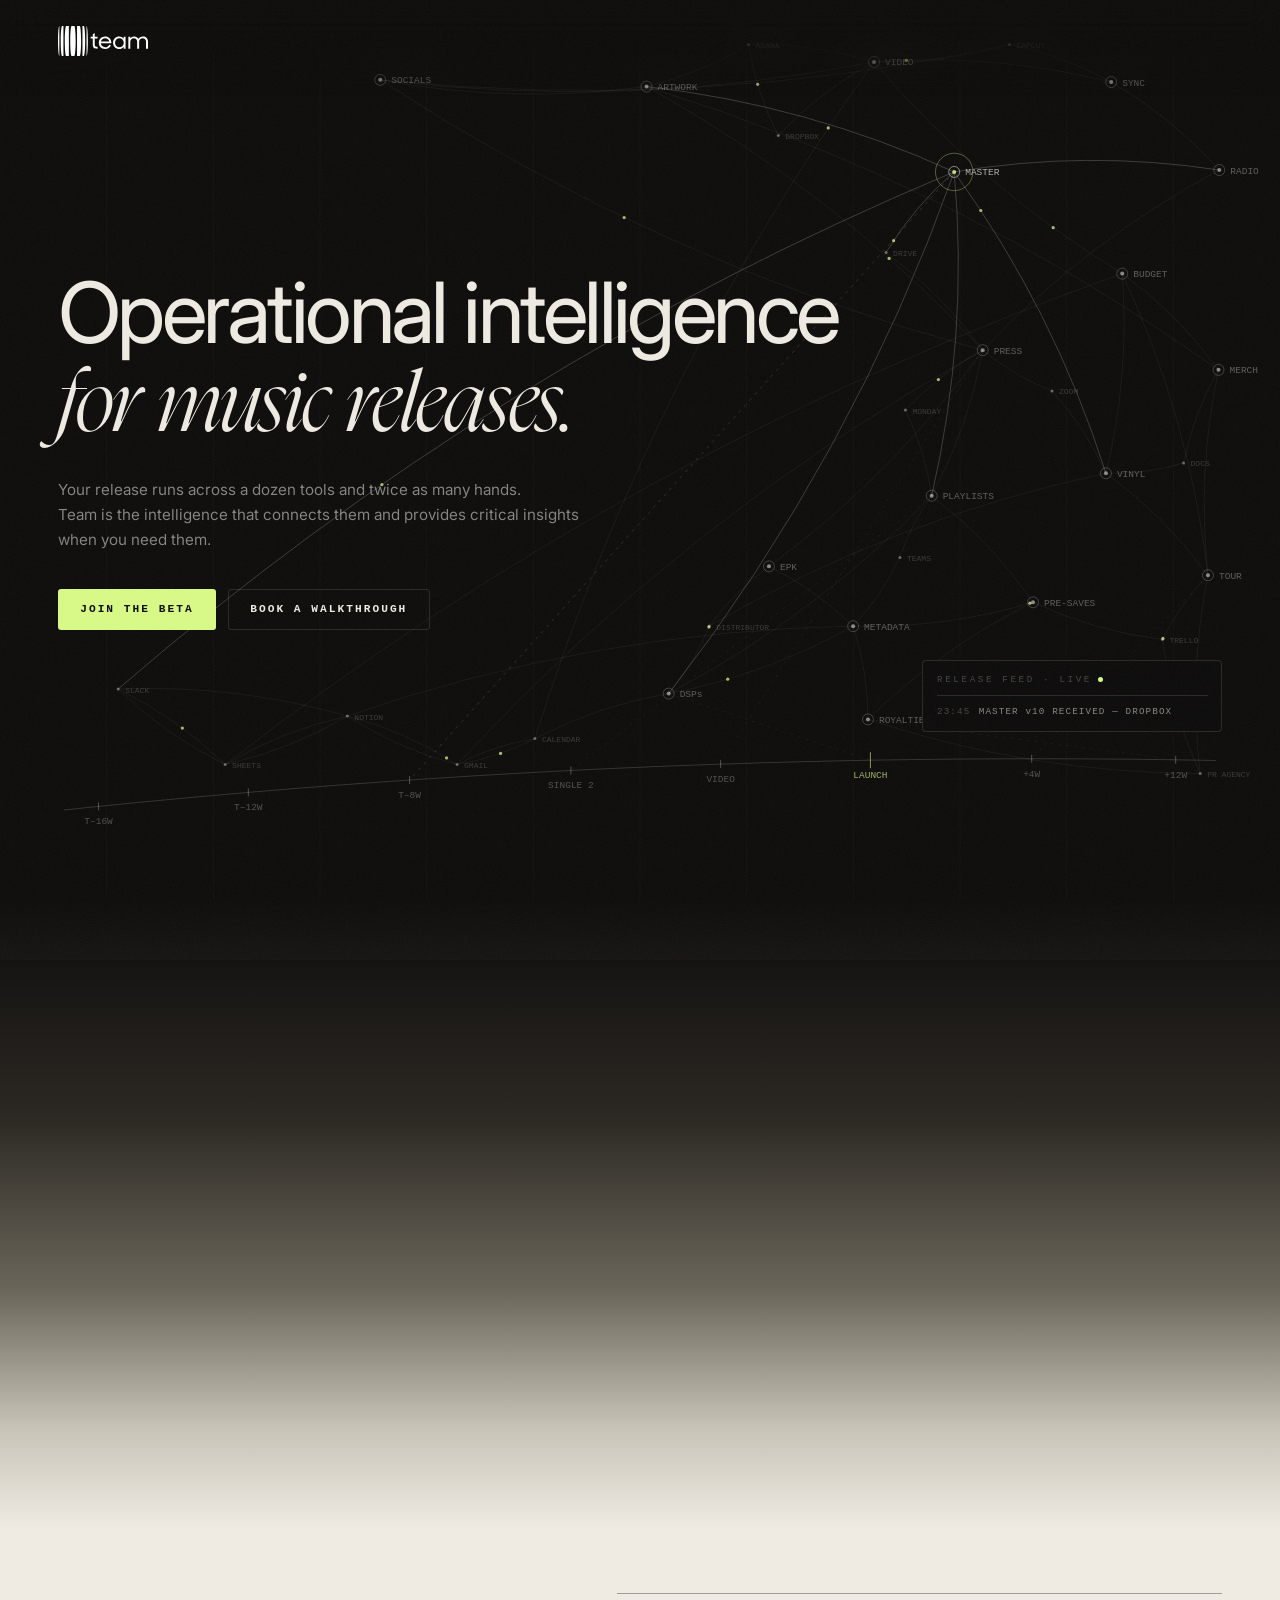
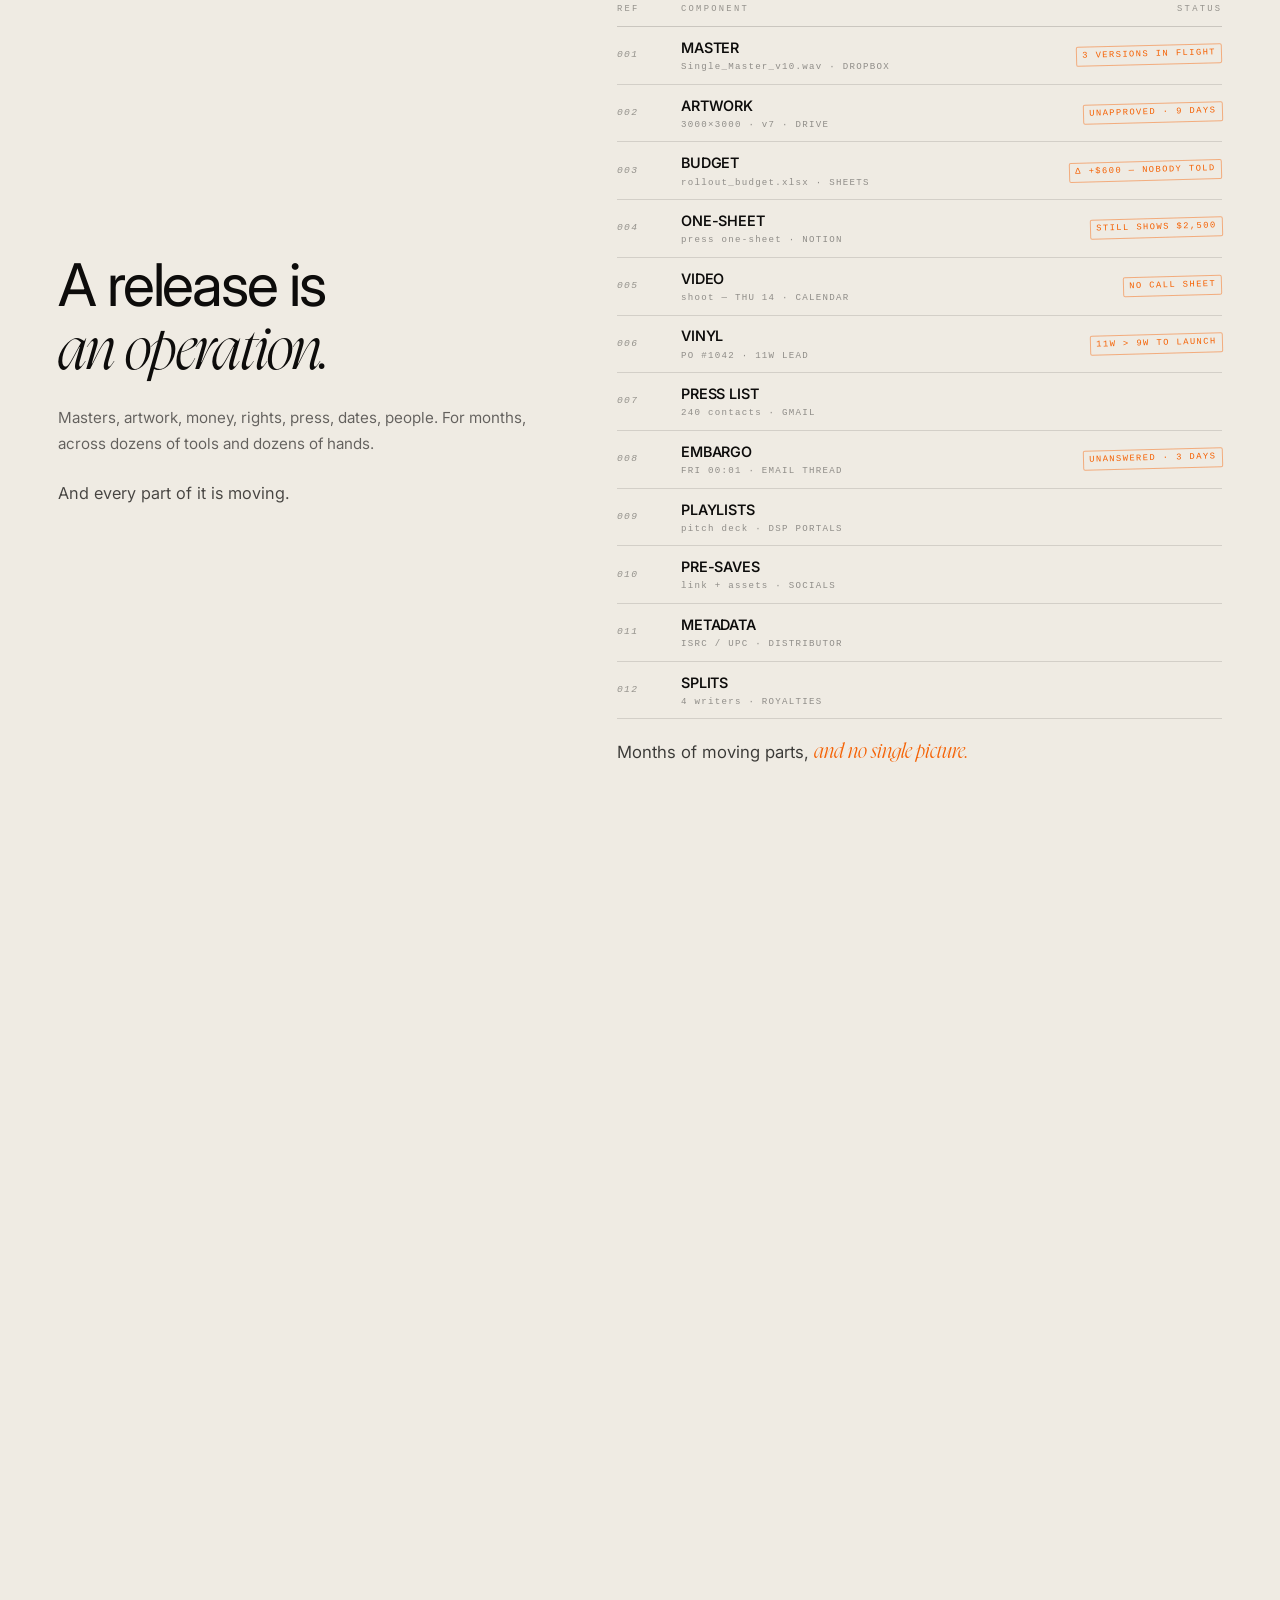
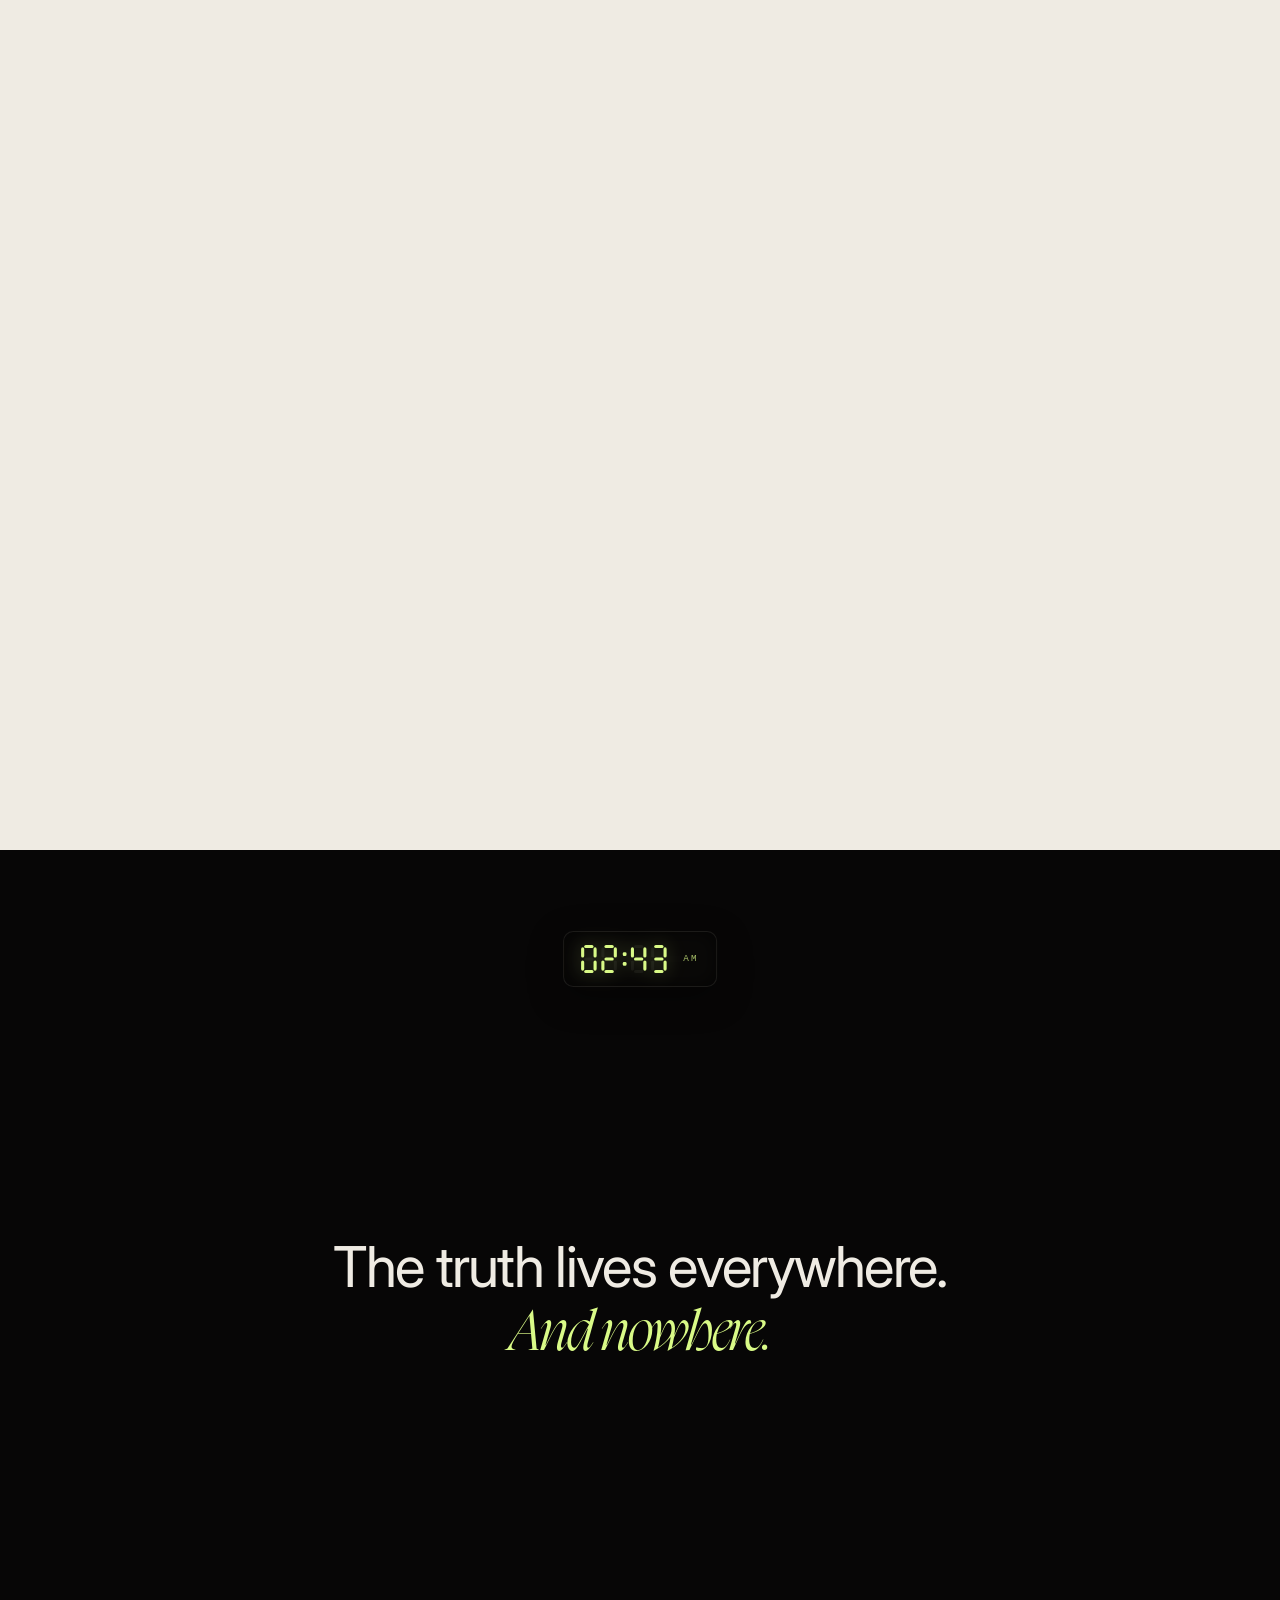
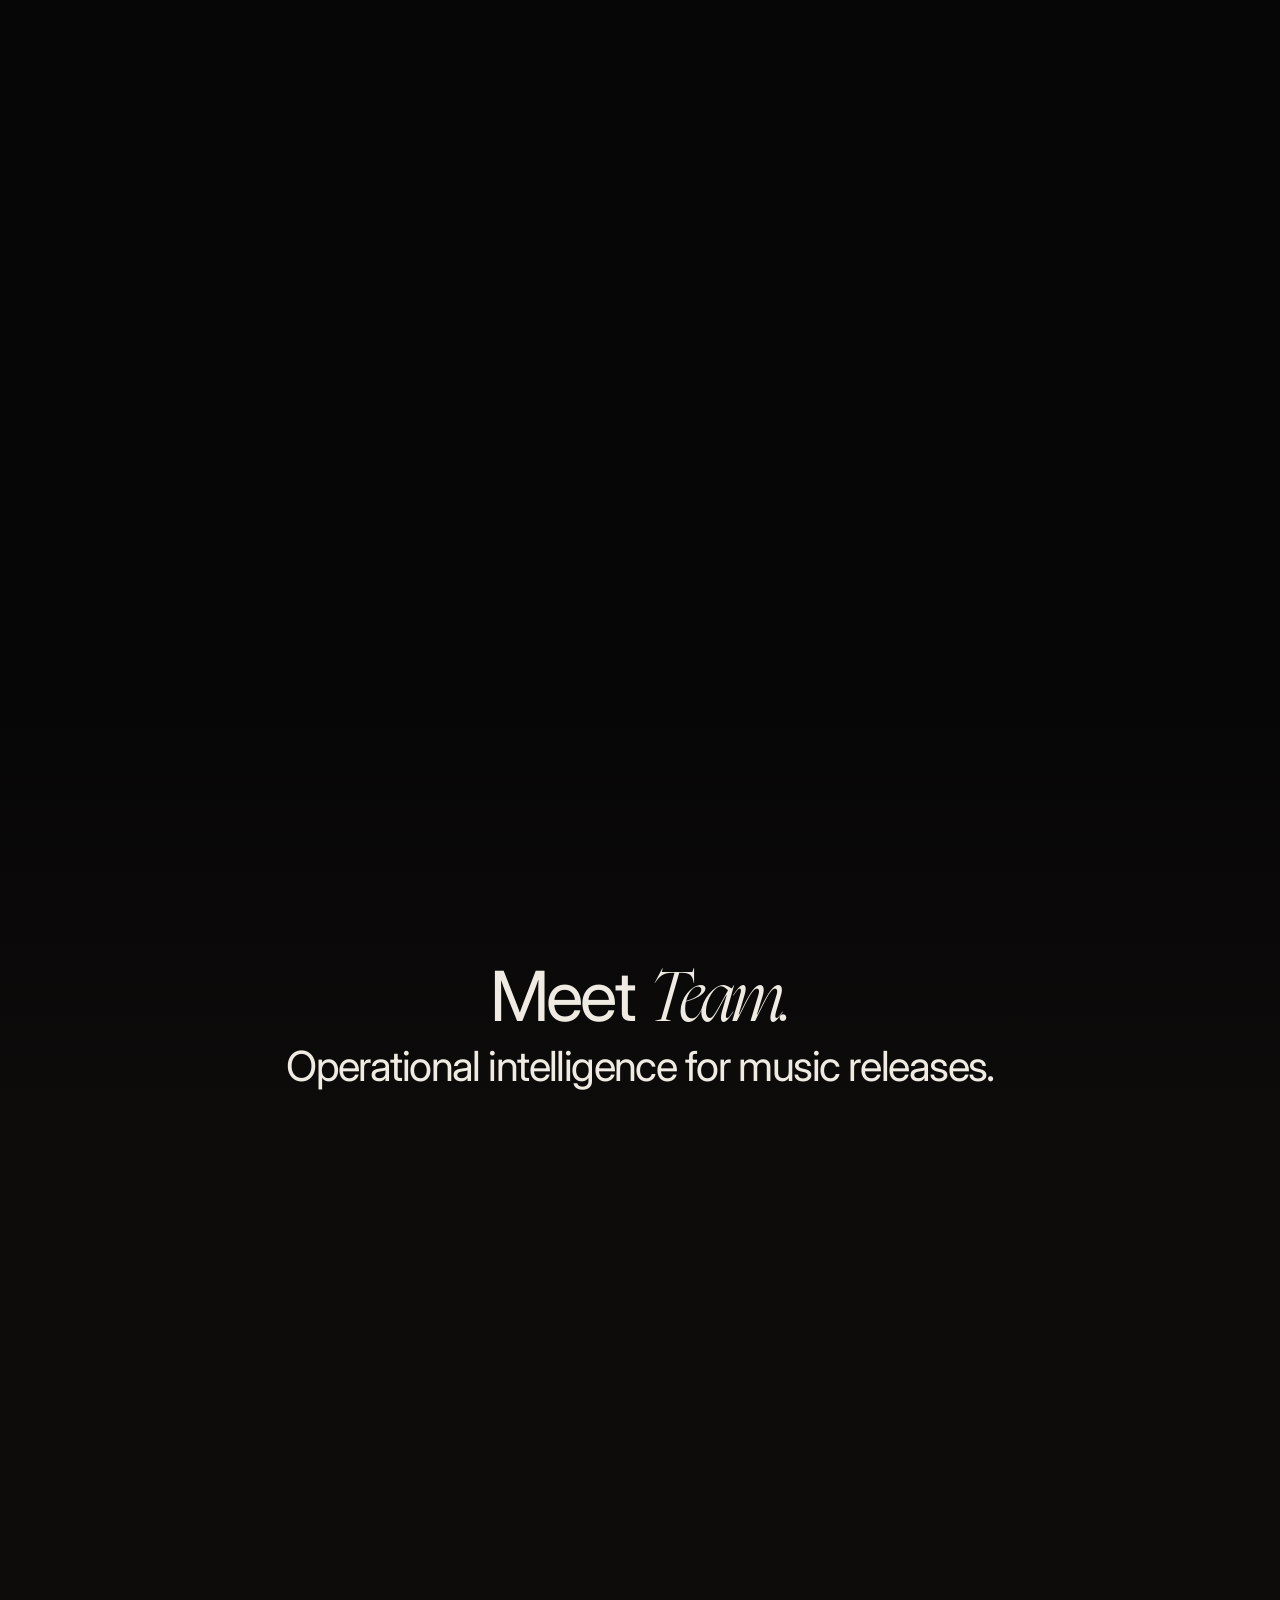
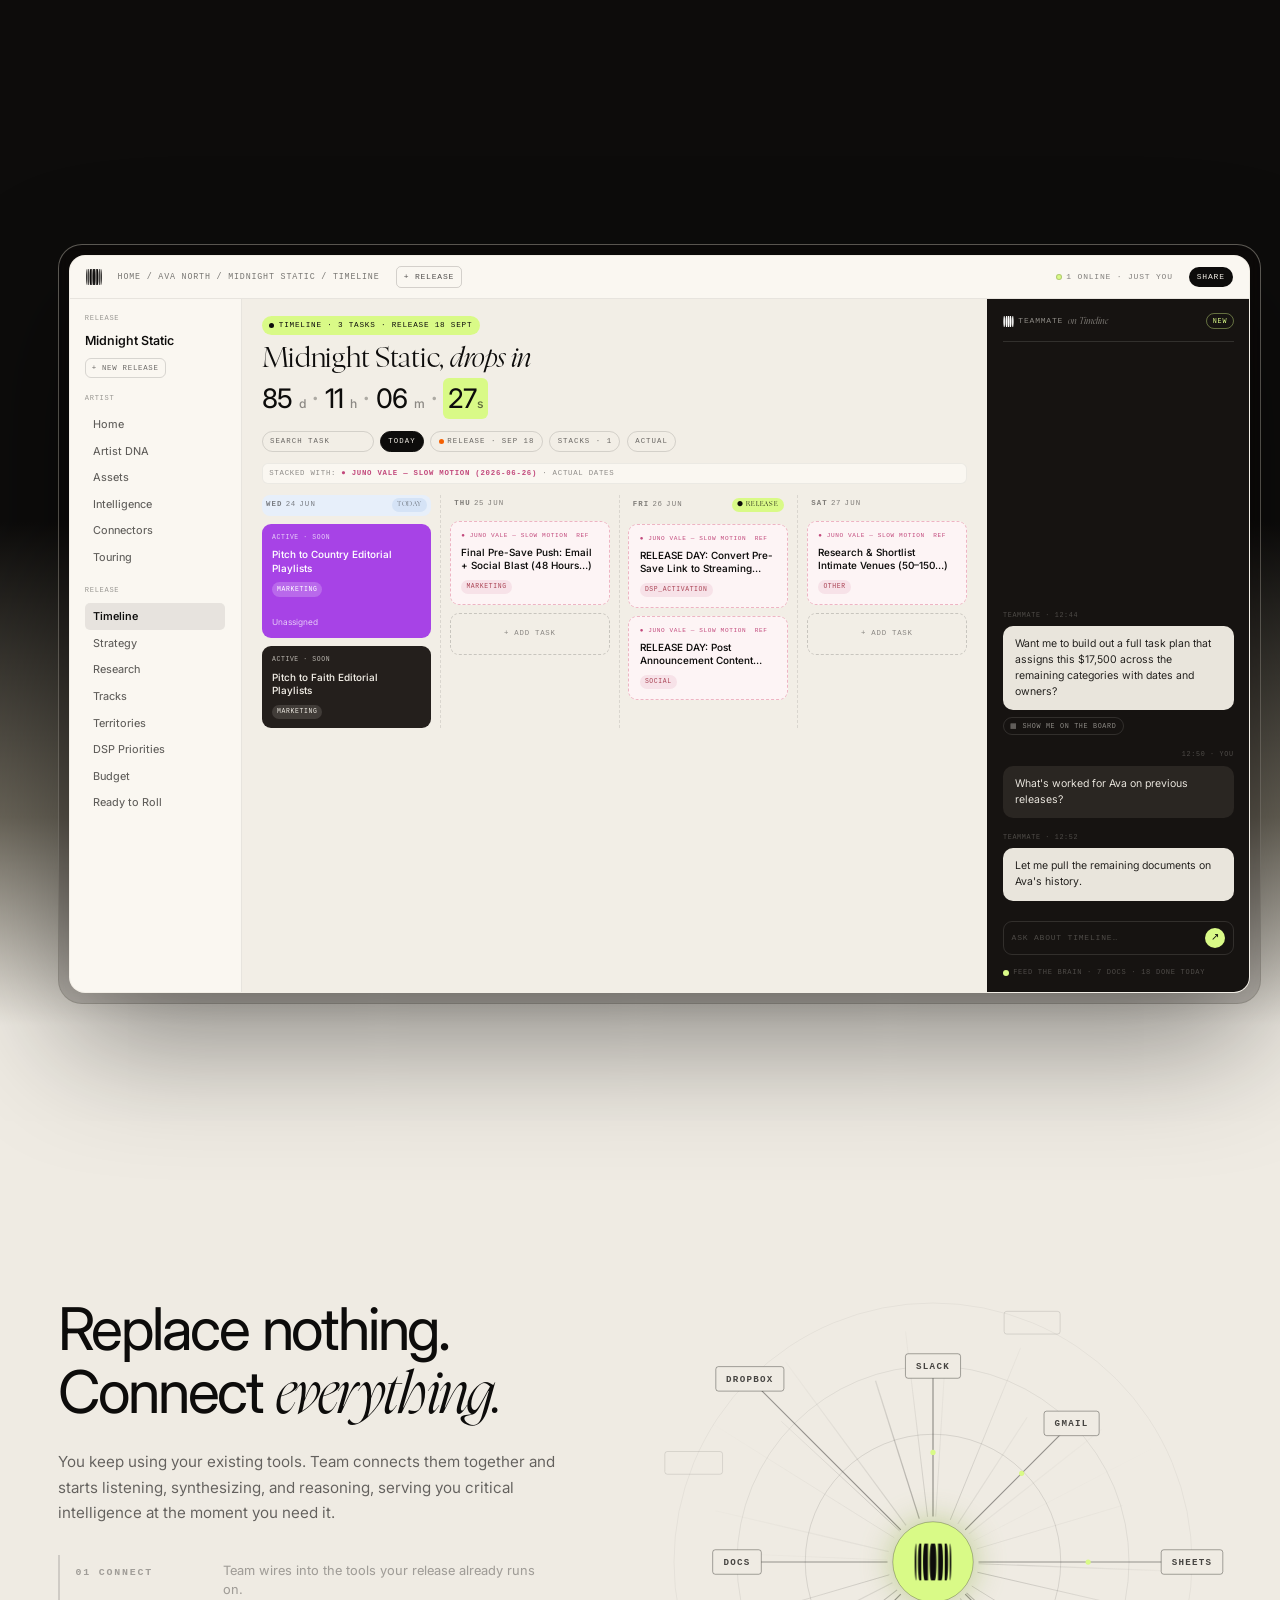
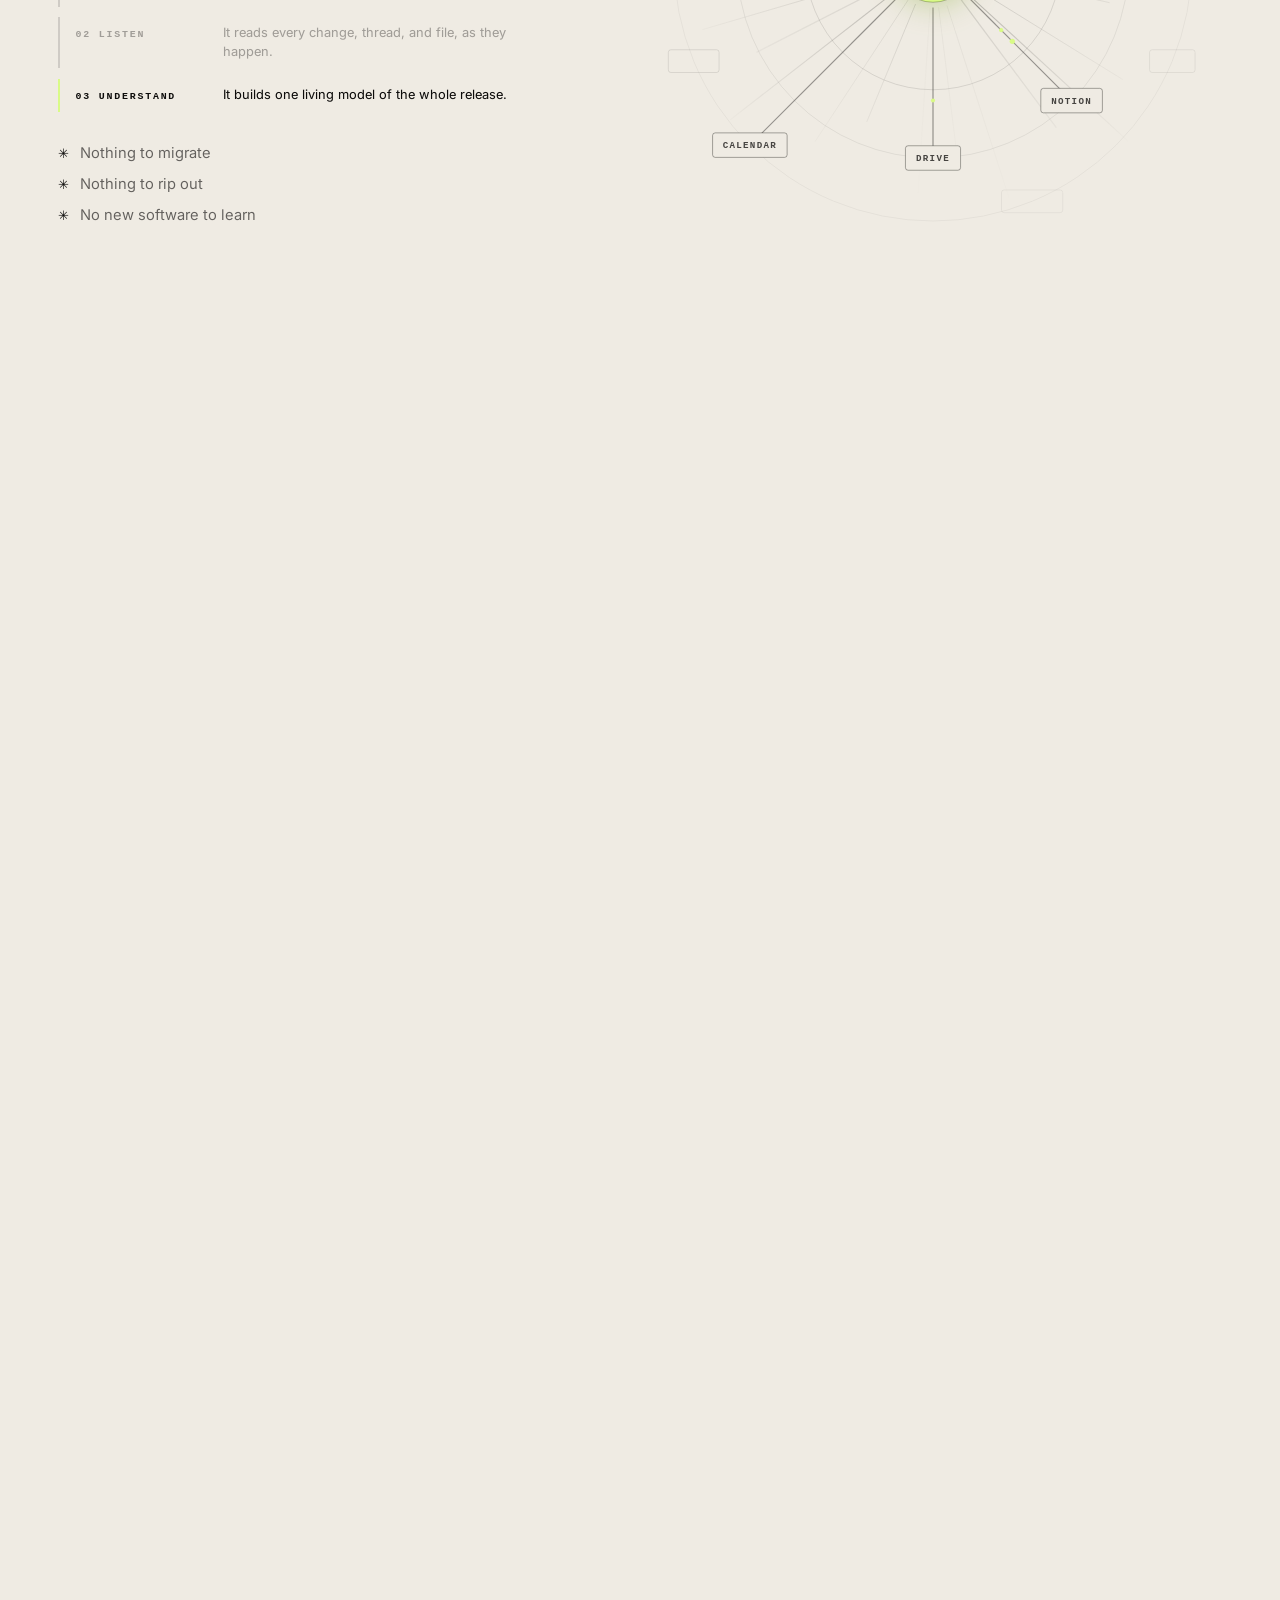
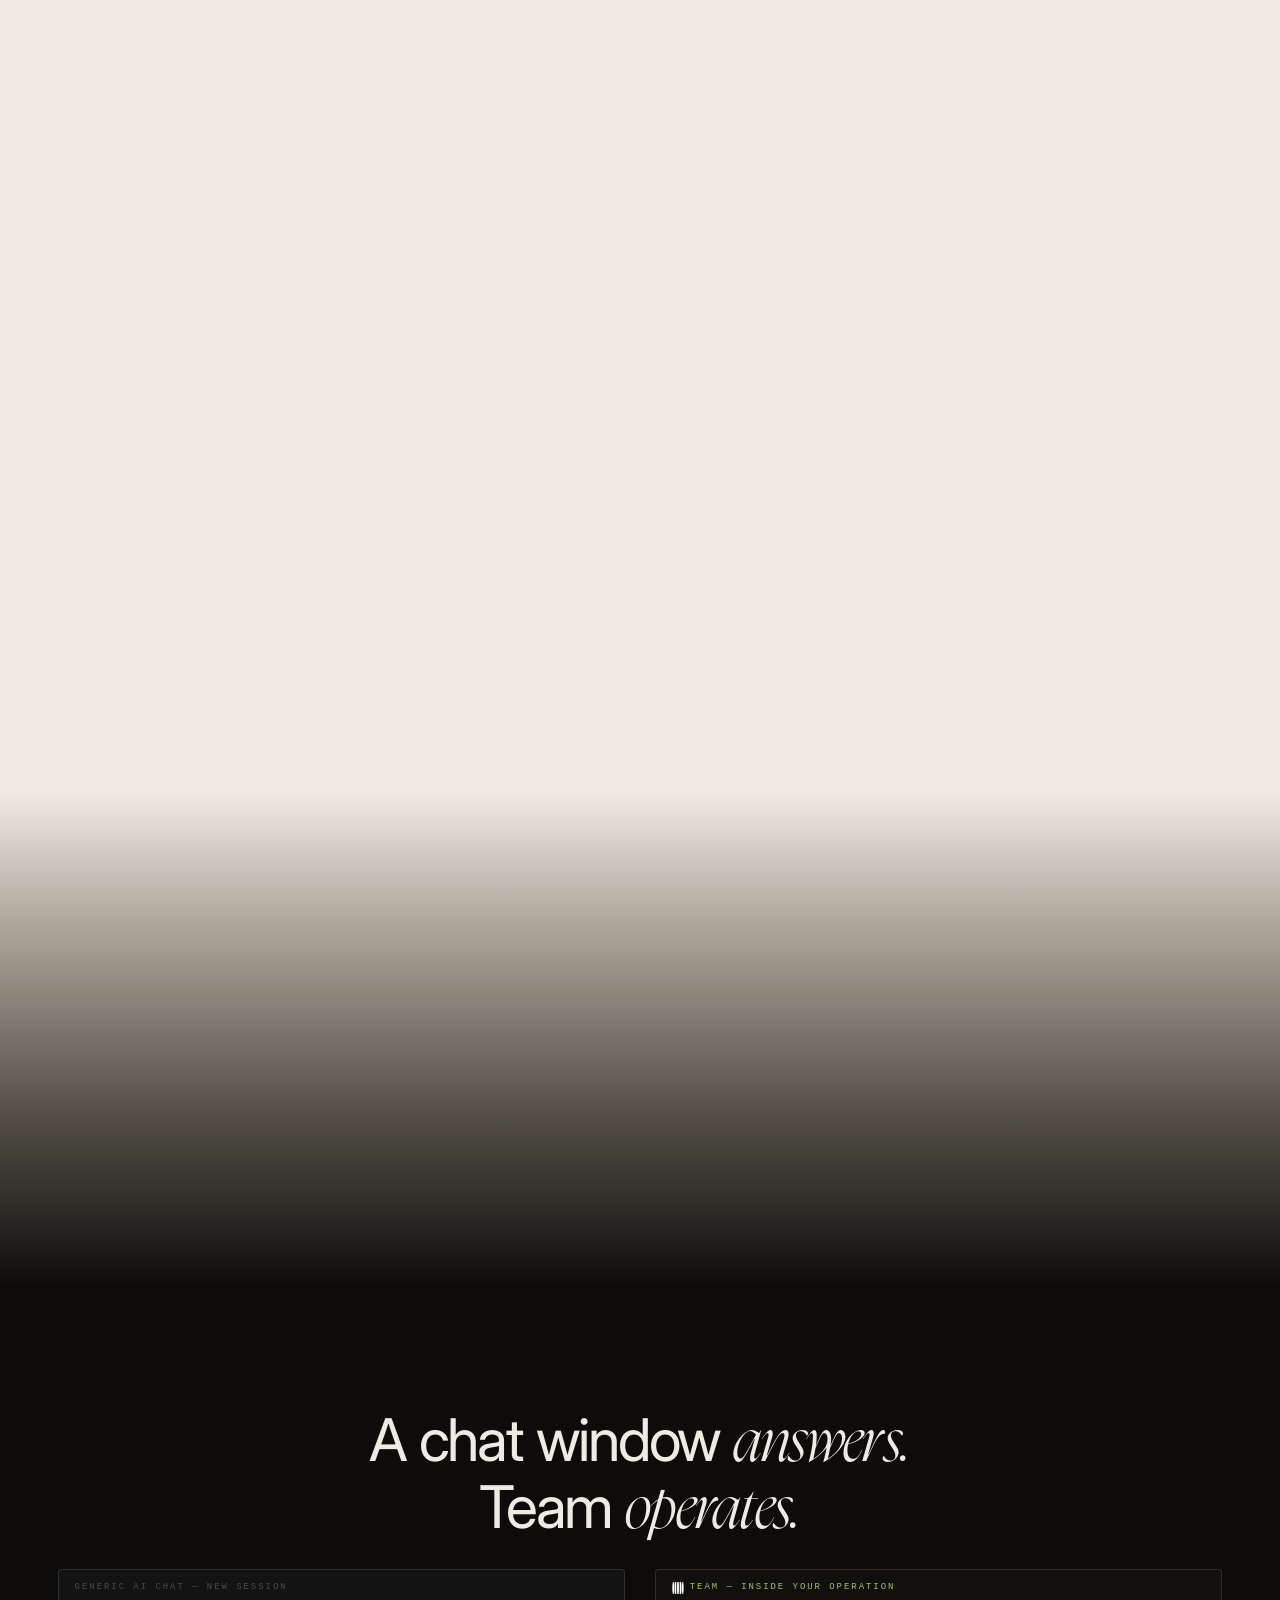
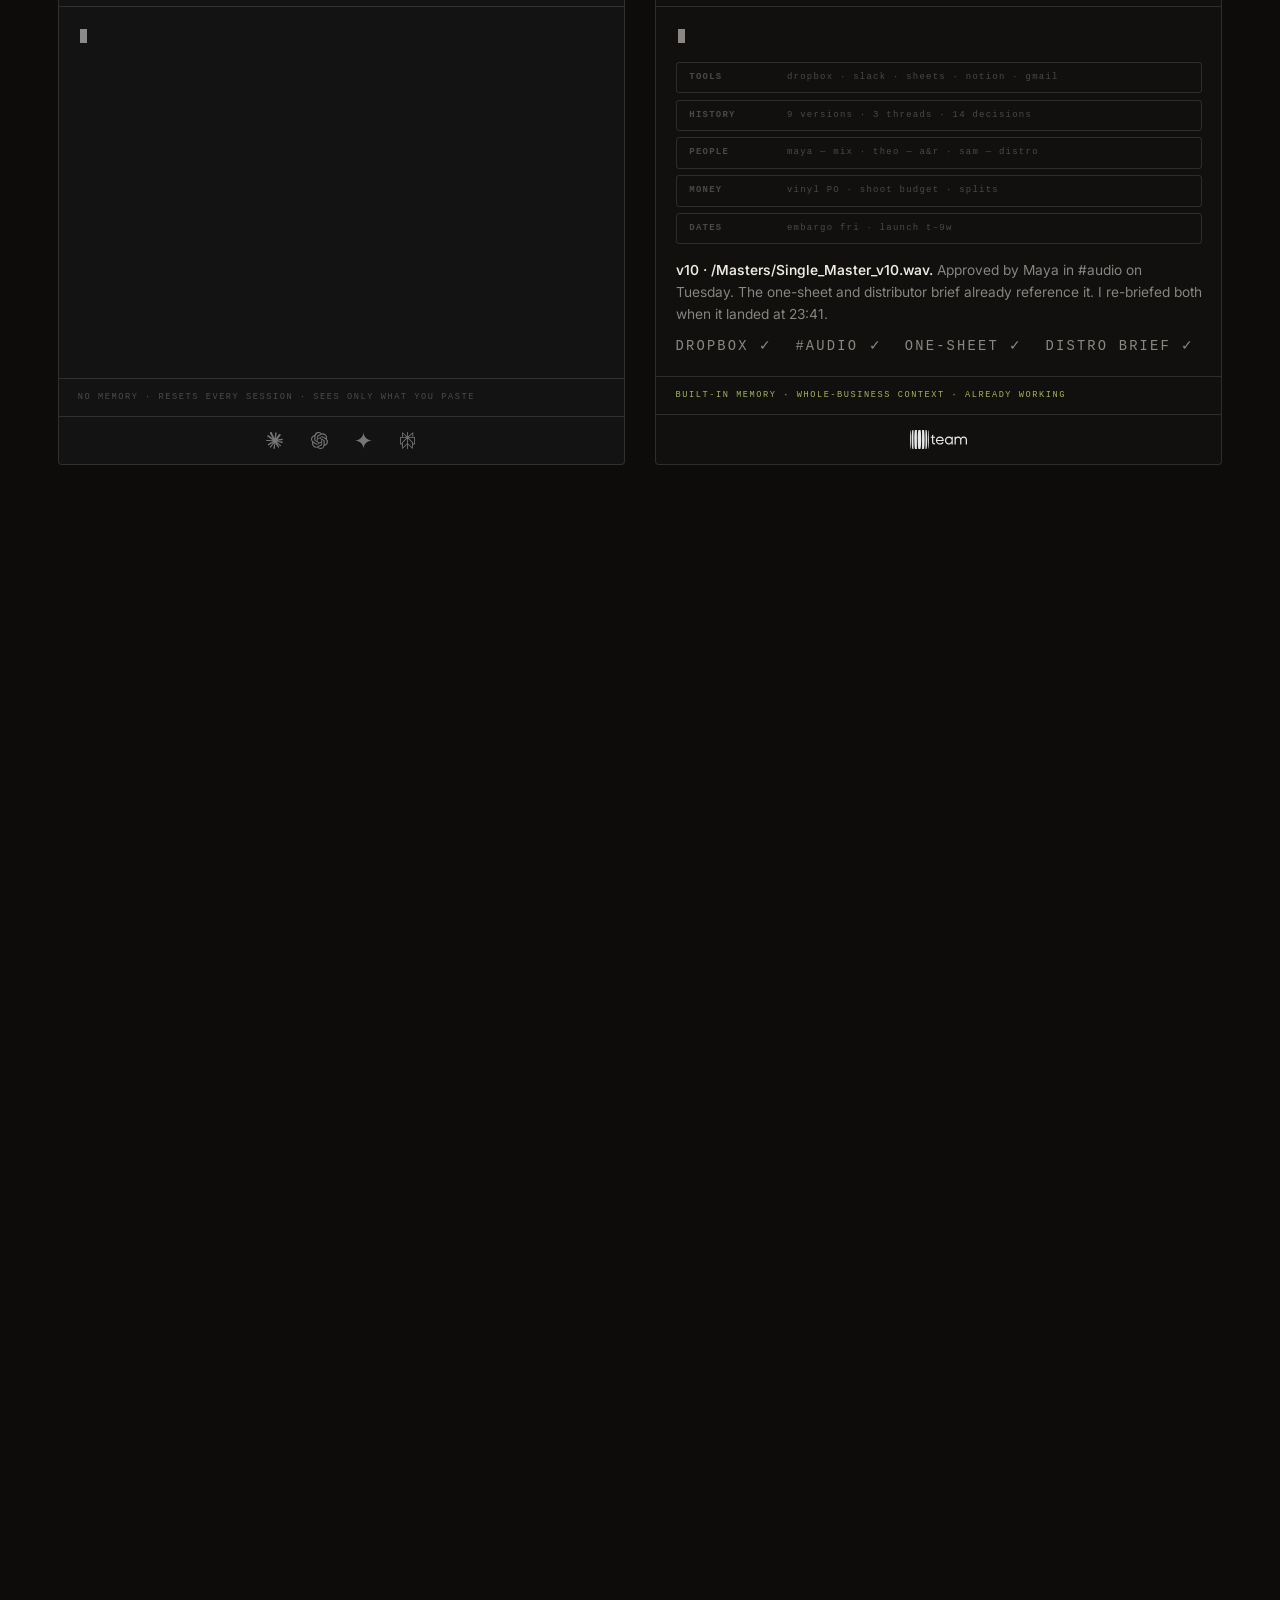
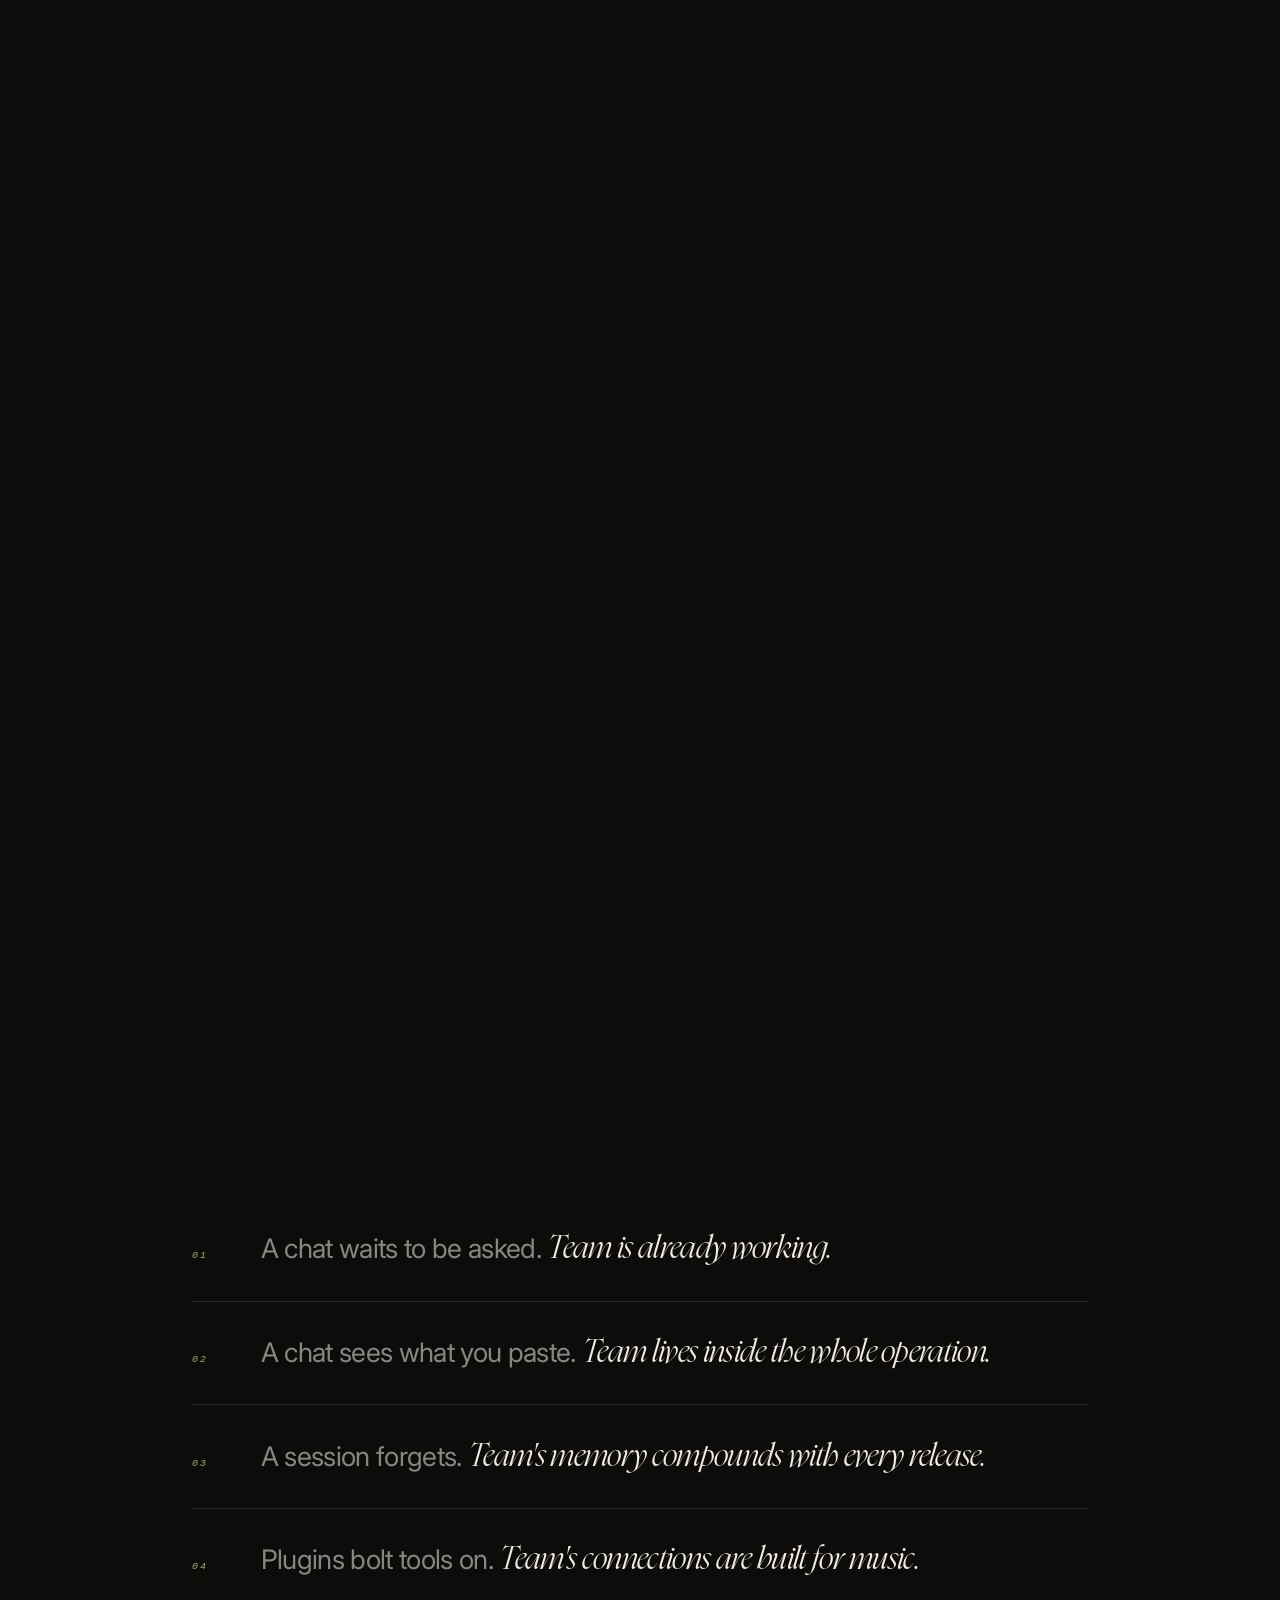
==== commit 2181fa7d: "v1: replace prose em-dashes with commas/periods; US spelling" ====
--- a/v1/index.html
+++ b/v1/index.html
@@ -4,14 +4,14 @@
 <meta charset="UTF-8">
 <meta name="viewport" content="width=device-width, initial-scale=1.0, viewport-fit=cover">
 <title>Team — Operational Intelligence for Music Releases</title>
-<meta name="description" content="Team is the operational intelligence layer for music releases — an intelligence built into your music business, connected to everything, already working.">
+<meta name="description" content="Team is the operational intelligence layer for music releases. An intelligence built into your music business, connected to everything, already working.">
 <link rel="canonical" href="https://teamrollouts.com/">
 <meta name="robots" content="noindex,nofollow">
 <meta name="theme-color" content="#0d0c0b">
 <meta property="og:type" content="website">
 <meta property="og:site_name" content="Team">
 <meta property="og:title" content="Team — Operational Intelligence for Music Releases">
-<meta property="og:description" content="An intelligence built into your music business — connected to everything, aware of everything, already working.">
+<meta property="og:description" content="An intelligence built into your music business, connected to everything, aware of everything, already working.">
 <meta property="og:url" content="https://teamrollouts.com/">
 <meta property="og:image" content="https://teamrollouts.com/assets/og.png">
 <meta name="twitter:card" content="summary_large_image">
@@ -99,7 +99,7 @@
       <div class="bom" data-bom><i class="mono">010</i><div><b>PRE-SAVES</b><span class="mono">link + assets · SOCIALS</span></div></div>
       <div class="bom" data-bom><i class="mono">011</i><div><b>METADATA</b><span class="mono">ISRC / UPC · DISTRIBUTOR</span></div></div>
       <div class="bom" data-bom><i class="mono">012</i><div><b>SPLITS</b><span class="mono">4 writers · ROYALTIES</span></div></div>
-      <p class="op__closer" id="opCloser">Months of moving parts — <em>and no single picture.</em></p>
+      <p class="op__closer" id="opCloser">Months of moving parts, <em>and no single picture.</em></p>
     </div>
   </div>
 </section>
@@ -200,11 +200,11 @@
     <div class="arch__copy">
       <h2 class="h2">Replace nothing.<br>Connect <em>everything.</em></h2>
       <p class="lede">You keep using your existing tools. Team connects them together and starts
-        listening, synthesising, and reasoning — serving you critical intelligence
+        listening, synthesizing, and reasoning, serving you critical intelligence
         at the moment you need it.</p>
       <div class="arch__stages mono" id="archStages">
         <p data-stage><b>01 CONNECT</b><span>Team wires into the tools your release already runs on.</span></p>
-        <p data-stage><b>02 LISTEN</b><span>It reads every change, thread, and file — as they happen.</span></p>
+        <p data-stage><b>02 LISTEN</b><span>It reads every change, thread, and file, as they happen.</span></p>
         <p data-stage><b>03 UNDERSTAND</b><span>It builds one living model of the whole release.</span></p>
       </div>
       <ul class="ticks">
@@ -268,8 +268,8 @@
             <div class="stratum" data-stratum><b class="mono">DATES</b><span class="mono">embargo fri · launch t–9w</span></div>
           </div>
           <div class="pane__ans" id="teamA">
-            <p><b>v10 — /Masters/Single_Master_v10.wav.</b> Approved by Maya in #audio on Tuesday.
-              The one-sheet and distributor brief already reference it — I re-briefed both when it landed at 23:41.</p>
+            <p><b>v10 · /Masters/Single_Master_v10.wav.</b> Approved by Maya in #audio on Tuesday.
+              The one-sheet and distributor brief already reference it. I re-briefed both when it landed at 23:41.</p>
             <p class="pane__rcpts mono"><span>DROPBOX ✓</span><span>#AUDIO ✓</span><span>ONE-SHEET ✓</span><span>DISTRO BRIEF ✓</span></p>
           </div>
         </div>
@@ -302,7 +302,7 @@
     <div class="whole__copy">
       <h2 class="h2">Team holds<br><em>the whole picture.</em></h2>
       <p class="lede">One living model across every artist, every deadline, every dollar, every tool.
-        When something changes, Team knows the implications — and what to do next.</p>
+        When something changes, Team knows the implications, and what to do next.</p>
     </div>
     <div class="insights" id="insights">
       <div class="insight ins--change" data-reveal style="--i:0">
@@ -340,7 +340,7 @@
       </div>
       <div class="brief" id="brief">
         <p class="brief__bar mono"><img src="assets/logo/team-logomark-black.png" alt=""> TEAMMATE · 07:00</p>
-        <p class="brief__msg">Morning. Four things moved overnight — I handled three.
+        <p class="brief__msg">Morning. Four things moved overnight. I handled three.
           The fourth needs a decision only you can make.</p>
         <p class="brief__pill mono">OPEN THE MORNING BRIEF →</p>
       </div>
@@ -355,7 +355,7 @@
     <div class="who__grid">
       <div class="wcard" data-reveal style="--i:0"><div class="wcard__media"><div><img src="assets/who/artist-in-studio.webp" alt="" loading="lazy"></div></div><i class="mono">01</i><h3>Solo<br>artists</h3><p>Run a label-grade rollout without label-grade headcount.</p><a class="wlink mono" href="#ch-09" data-hover>Start your rollout →</a></div>
       <div class="wcard" data-reveal style="--i:1"><div class="wcard__media"><div><img src="assets/who/manager-office.webp" alt="" loading="lazy"></div></div><i class="mono">02</i><h3>Artist<br>managers</h3><p>Stop chasing masters at midnight. Know it's handled.</p><a class="wlink mono" href="#ch-09" data-hover>Get your nights back →</a></div>
-      <div class="wcard" data-reveal style="--i:2"><div class="wcard__media"><div><img src="assets/who/label-meeting-artist.webp" alt="" loading="lazy"></div></div><i class="mono">03</i><h3>Indie &amp;<br>major labels</h3><p>Every release, every artist — one living picture.</p><a class="wlink mono" href="#ch-09" data-hover>See the whole roster →</a></div>
+      <div class="wcard" data-reveal style="--i:2"><div class="wcard__media"><div><img src="assets/who/label-meeting-artist.webp" alt="" loading="lazy"></div></div><i class="mono">03</i><h3>Indie &amp;<br>major labels</h3><p>Every release, every artist, one living picture.</p><a class="wlink mono" href="#ch-09" data-hover>See the whole roster →</a></div>
       <div class="wcard" data-reveal style="--i:3"><div class="wcard__media"><div><img src="assets/who/a-r-meeting.webp" alt="" loading="lazy"></div></div><i class="mono">04</i><h3>Distributors &amp;<br>partners</h3><p>See risk across your whole slate before it lands.</p><a class="wlink mono" href="#ch-09" data-hover>Protect the slate →</a></div>
     </div>
   </div>
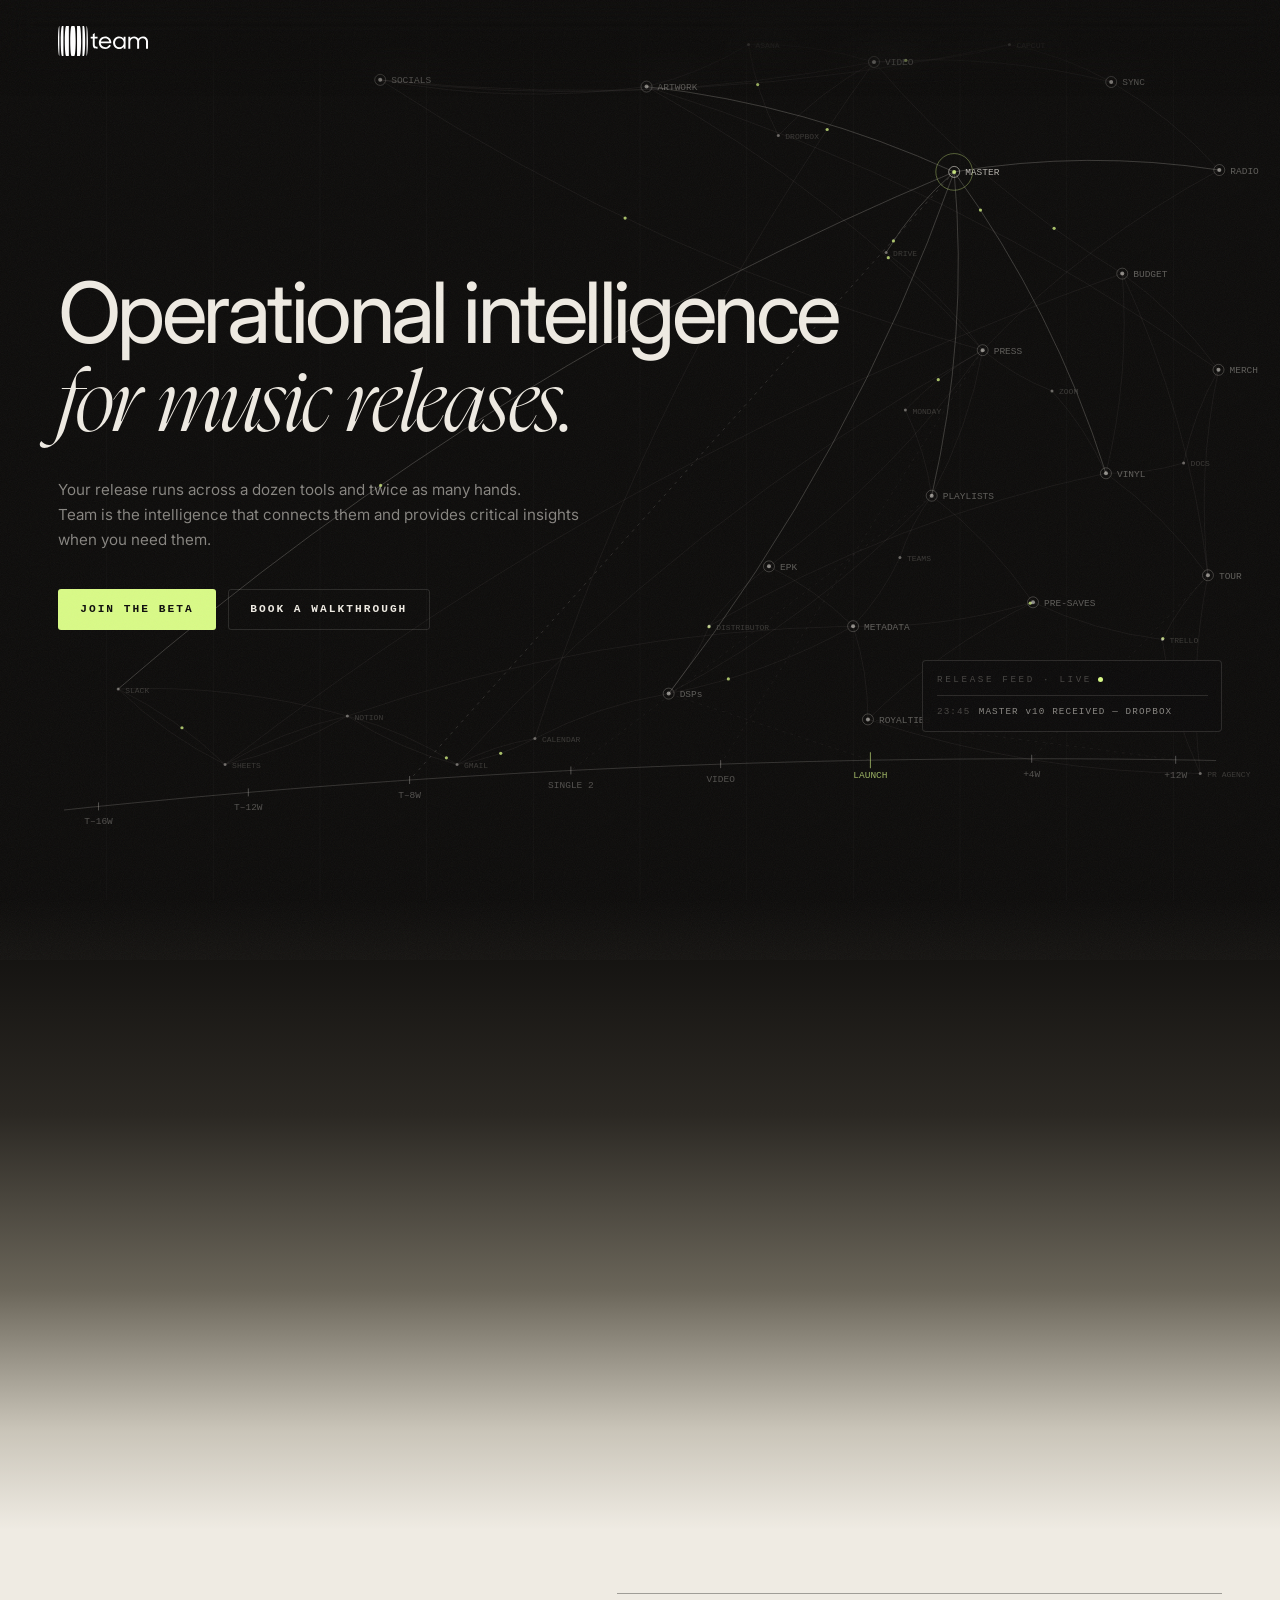
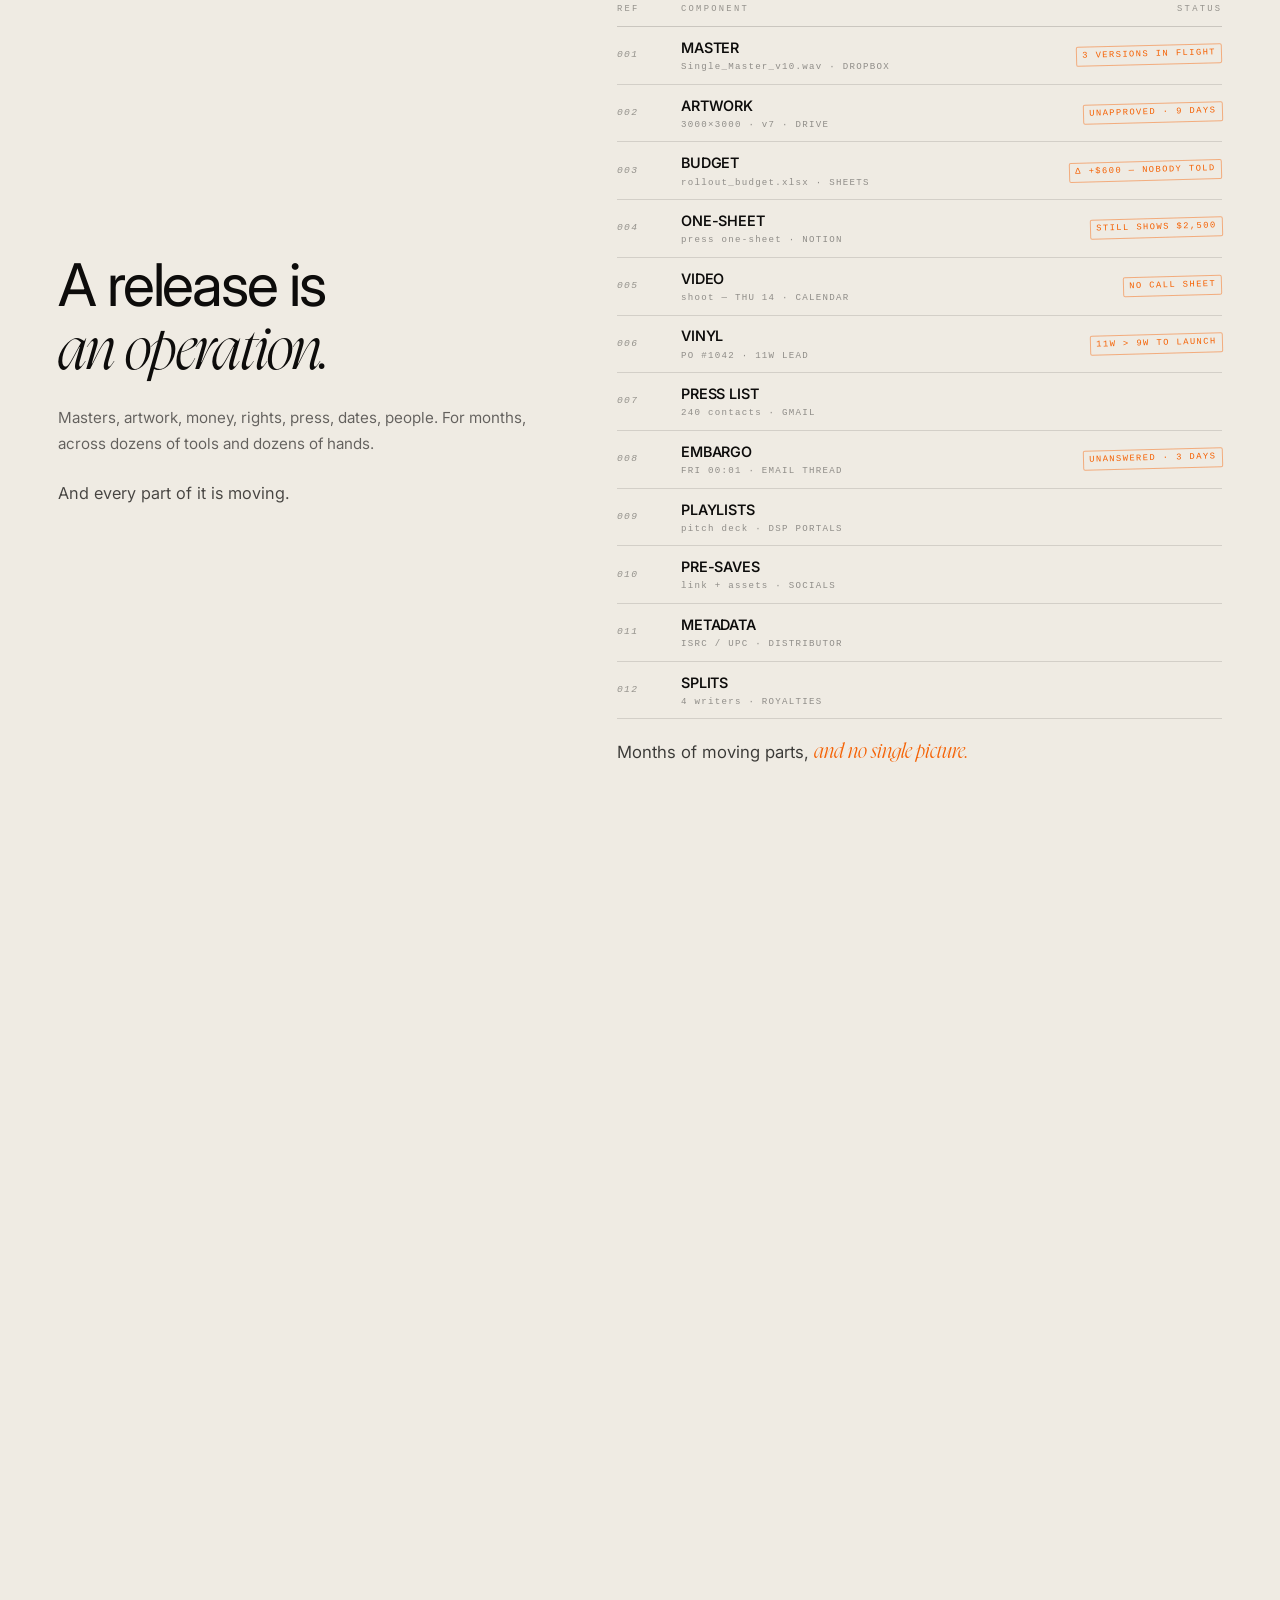
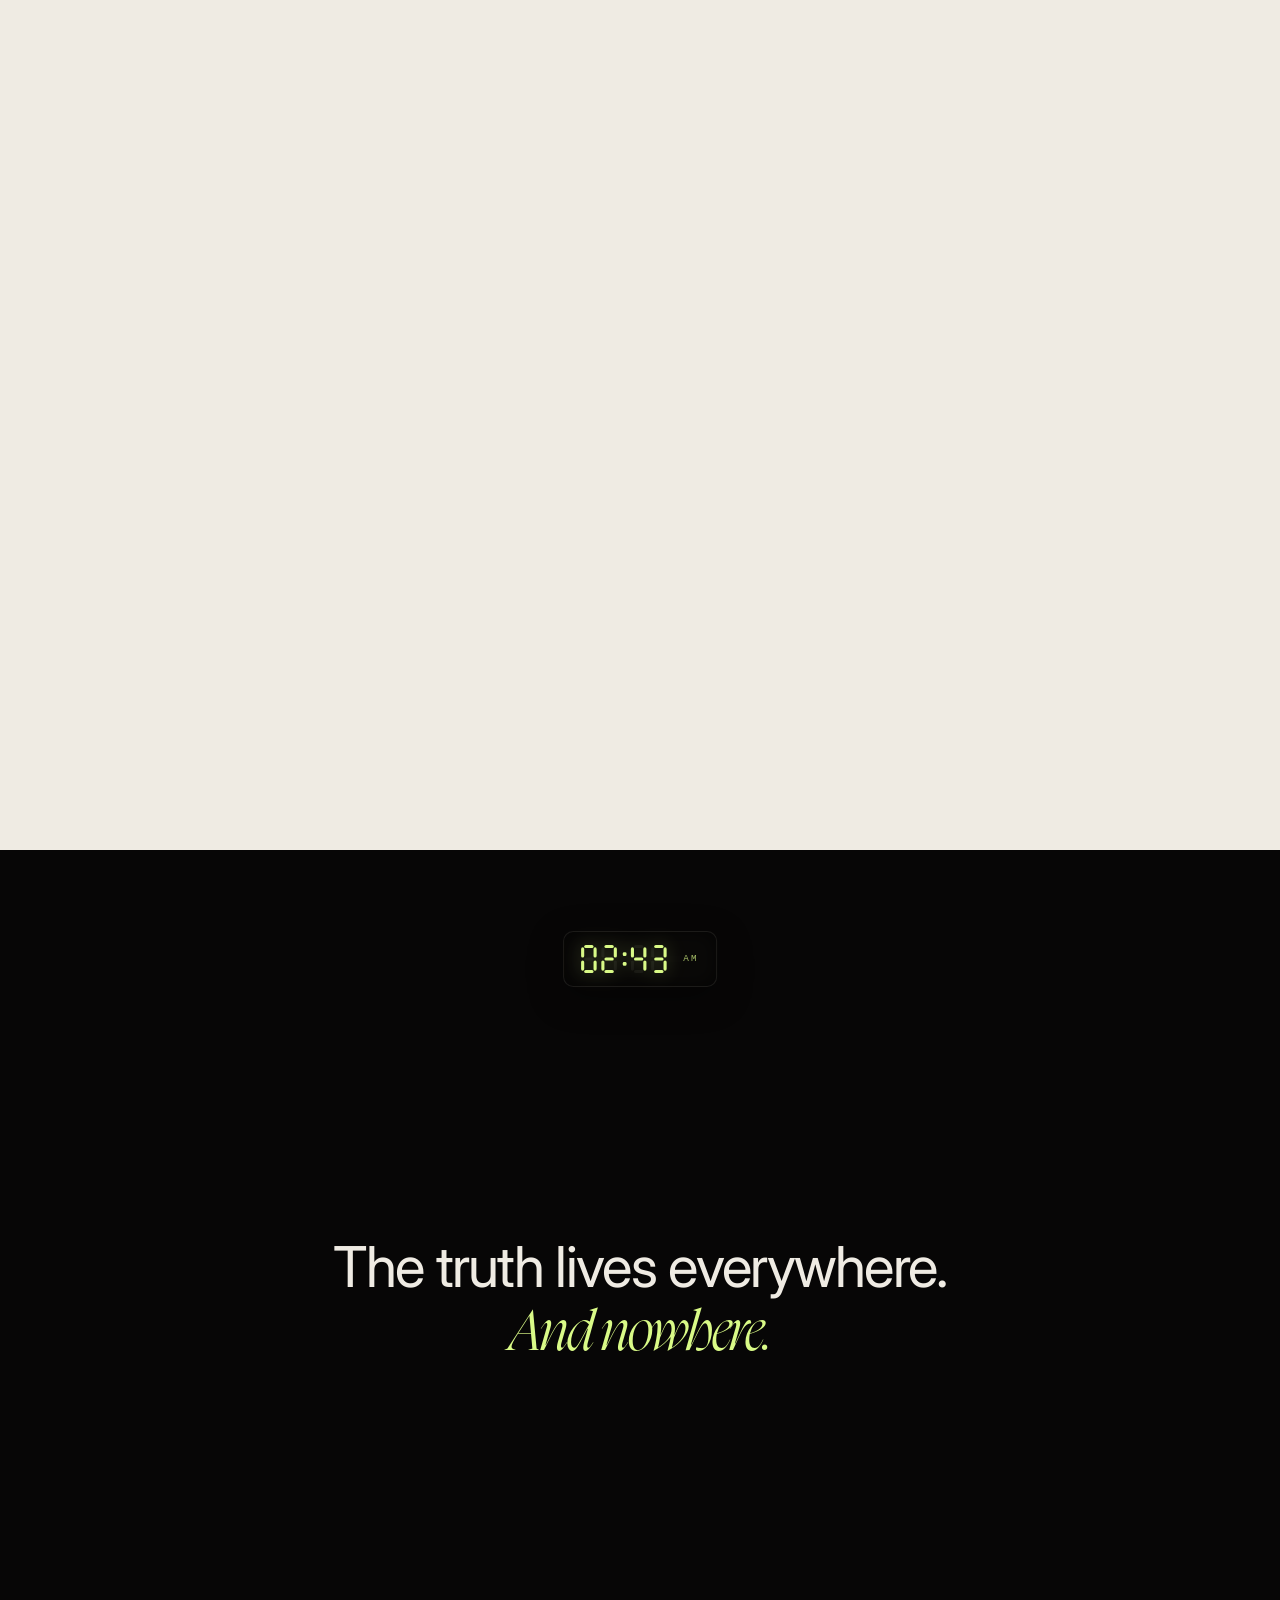
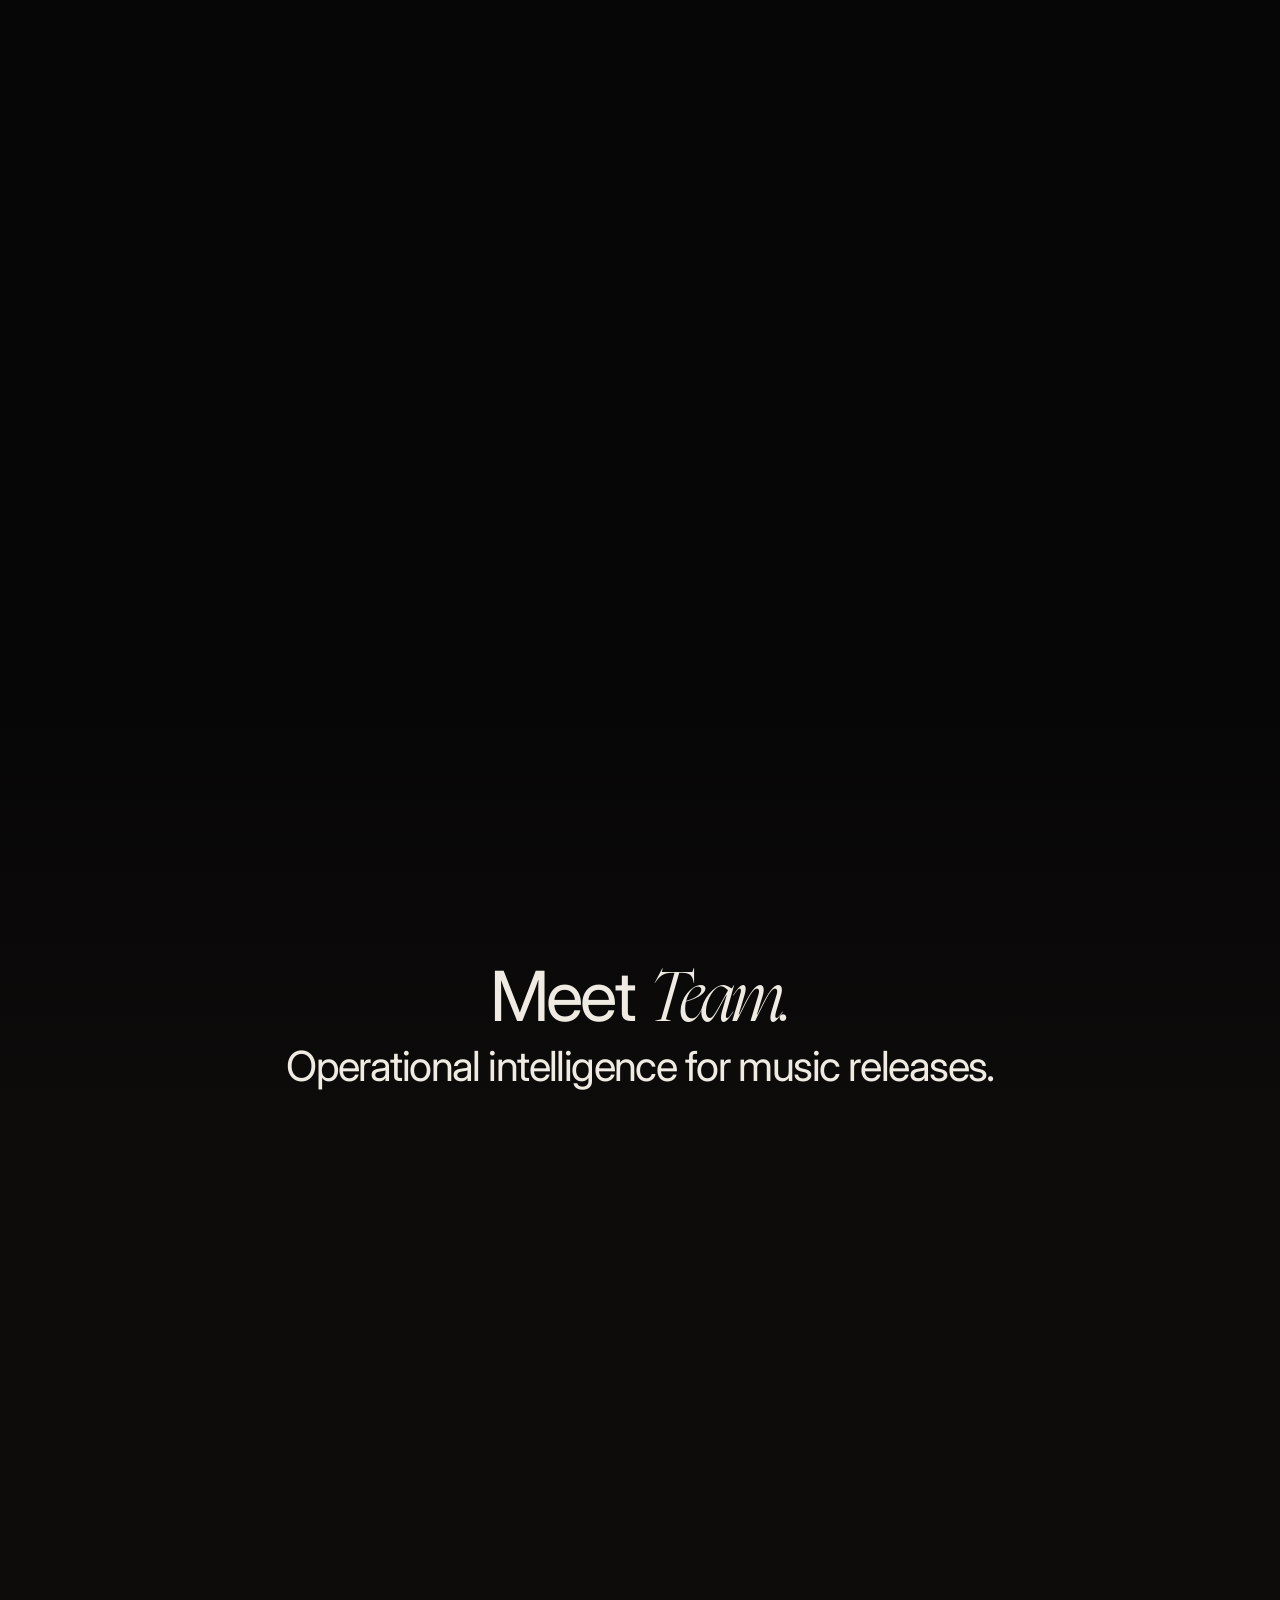
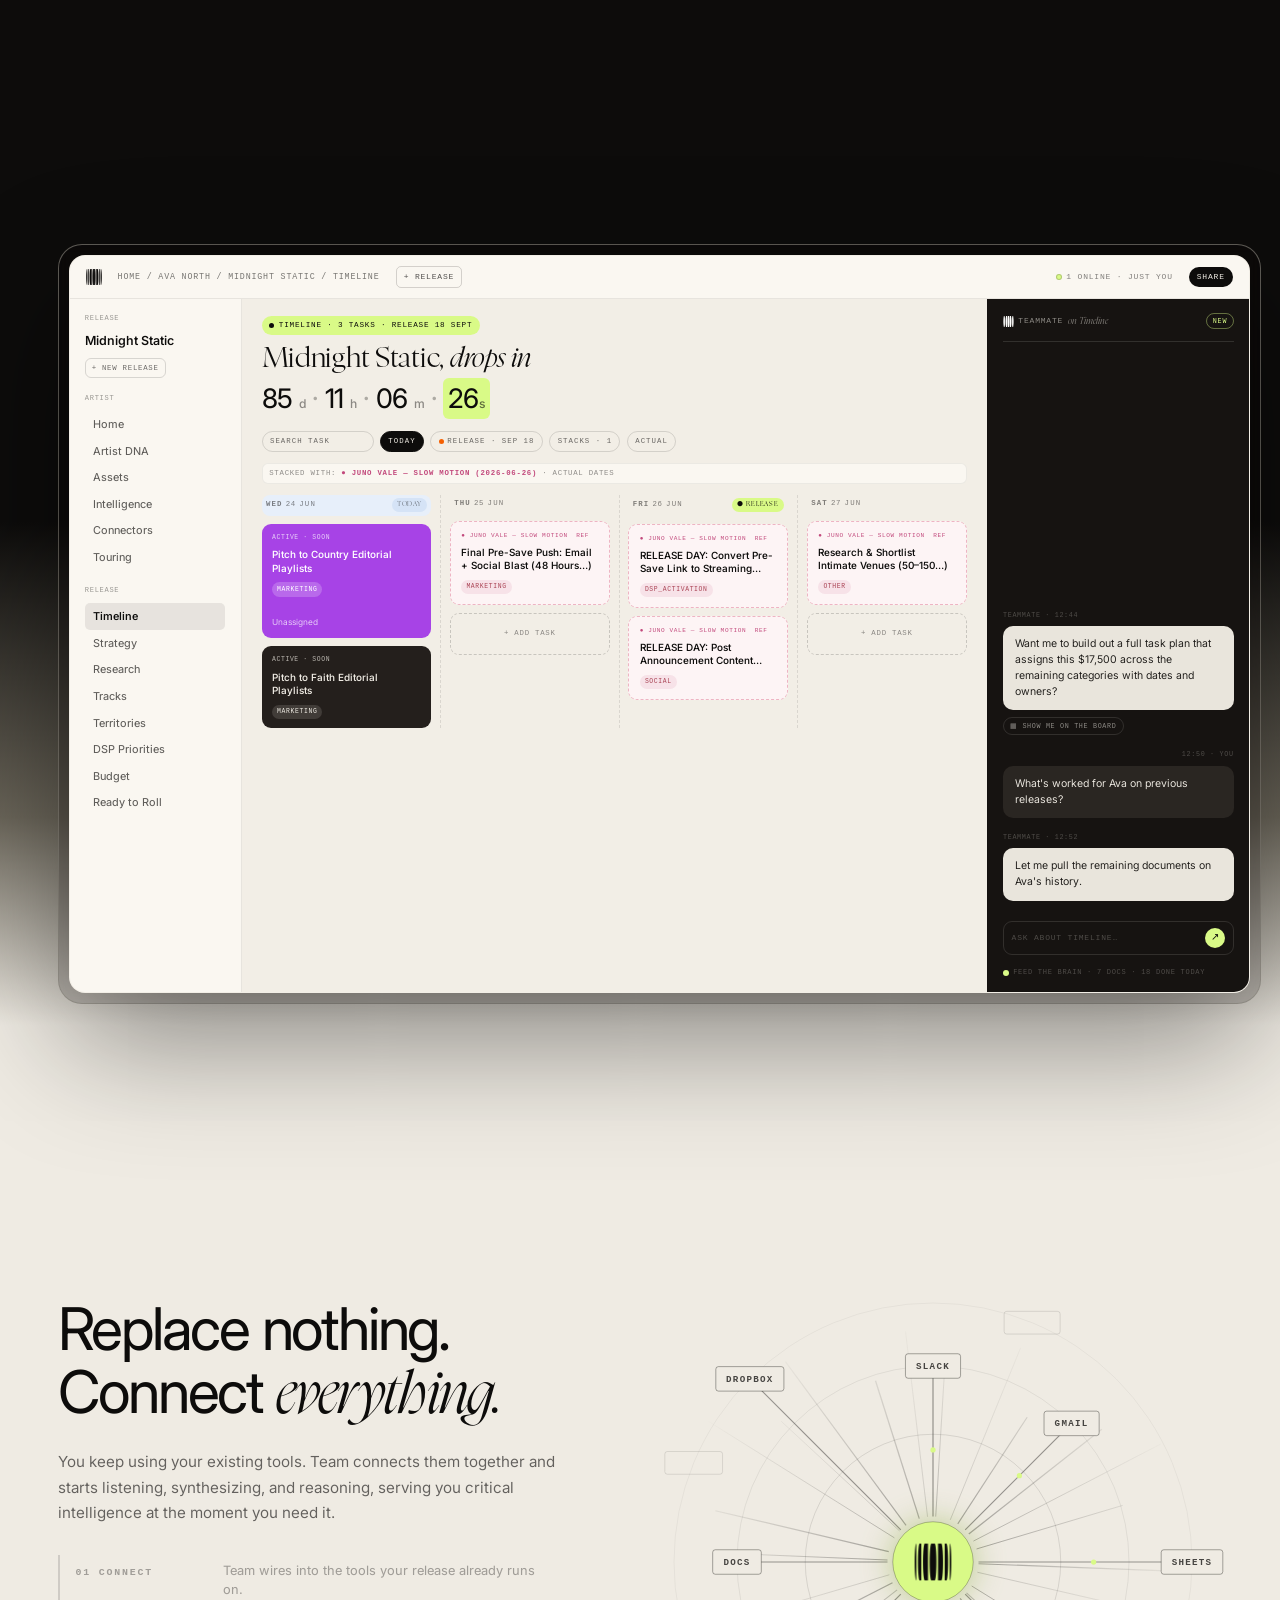
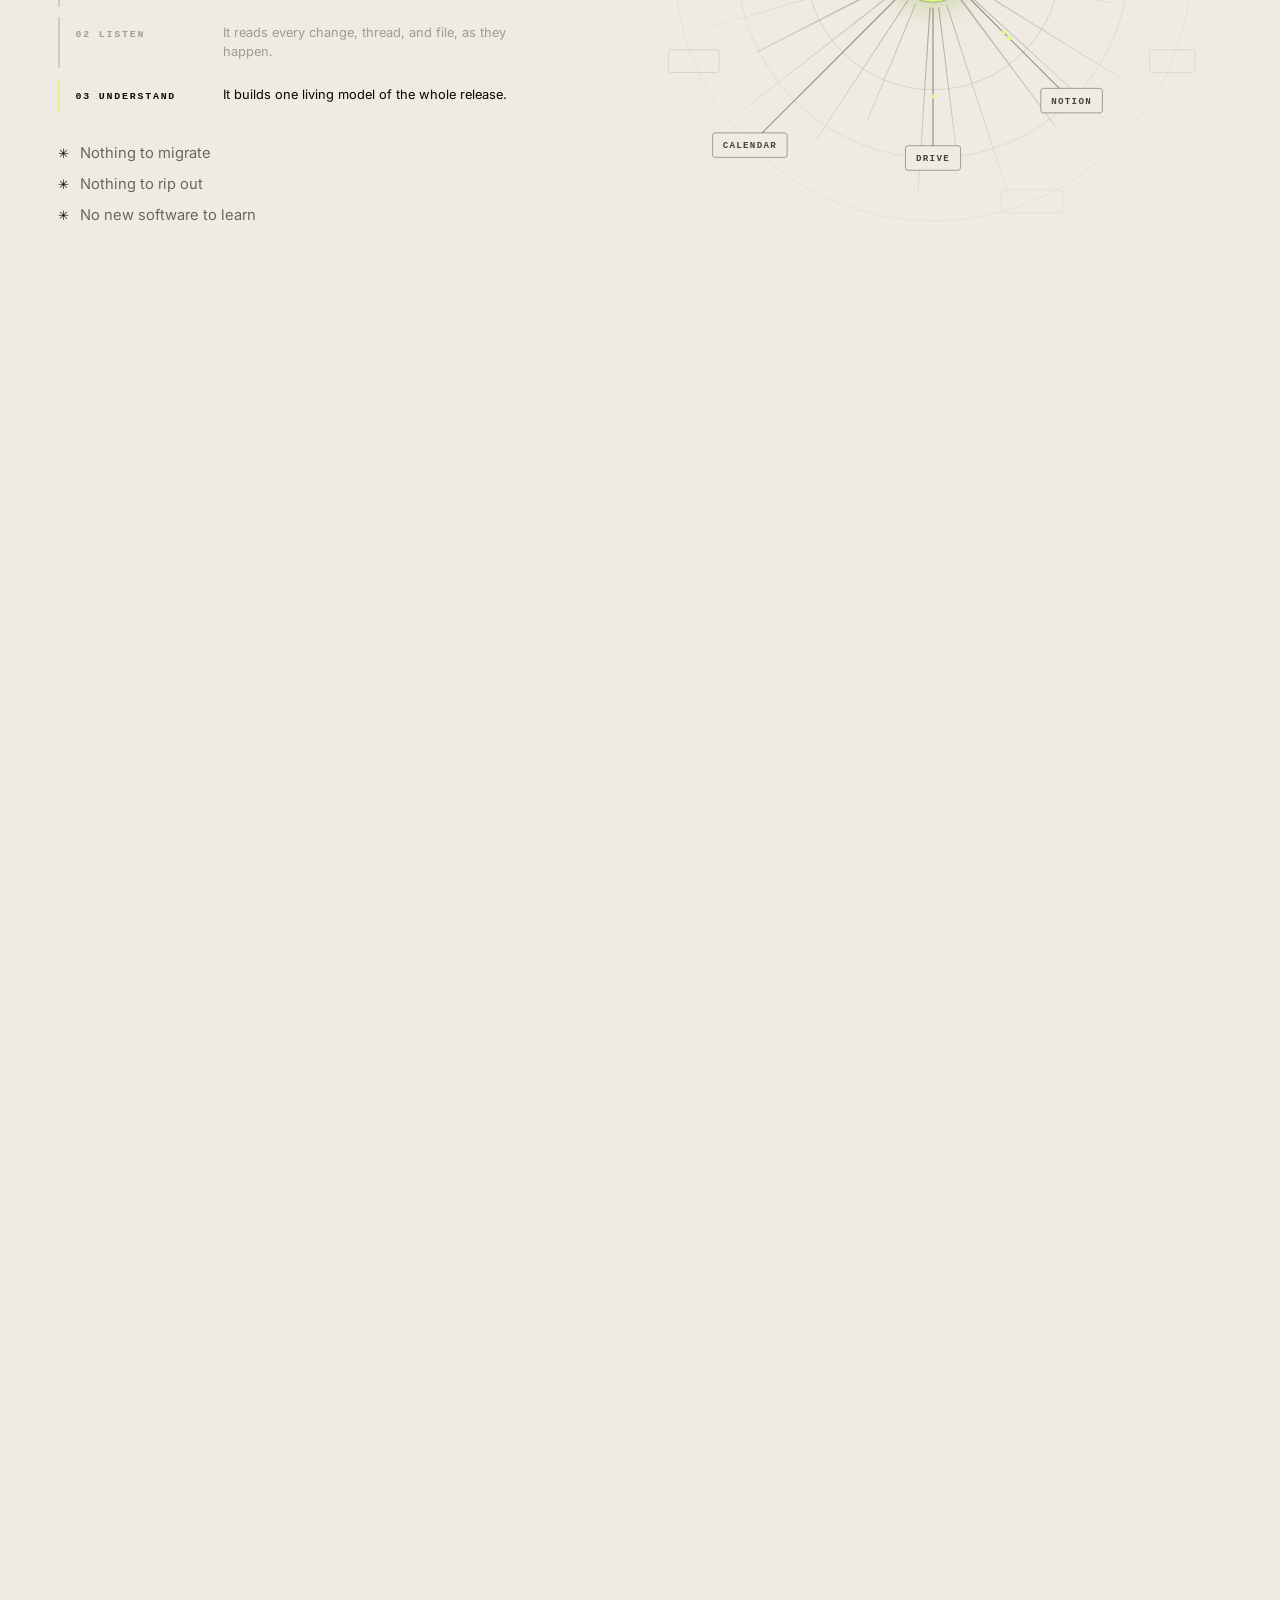
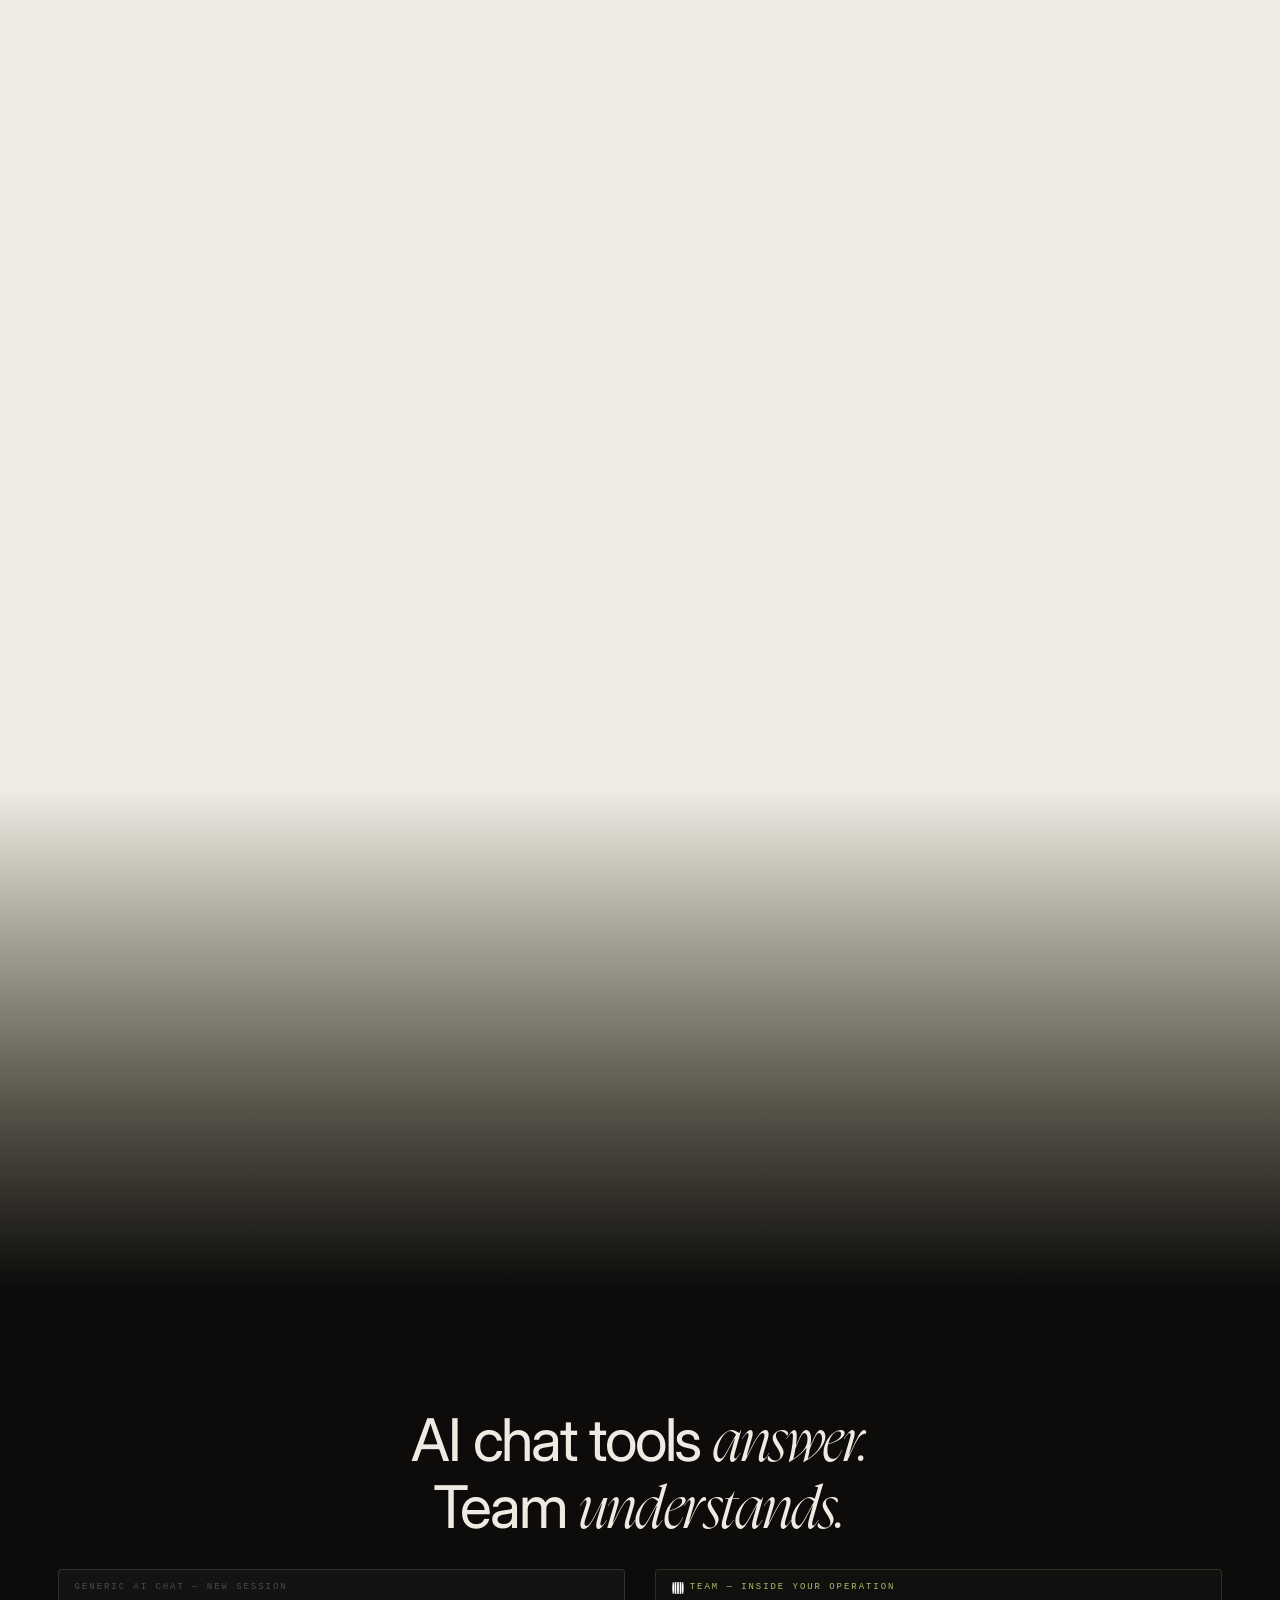
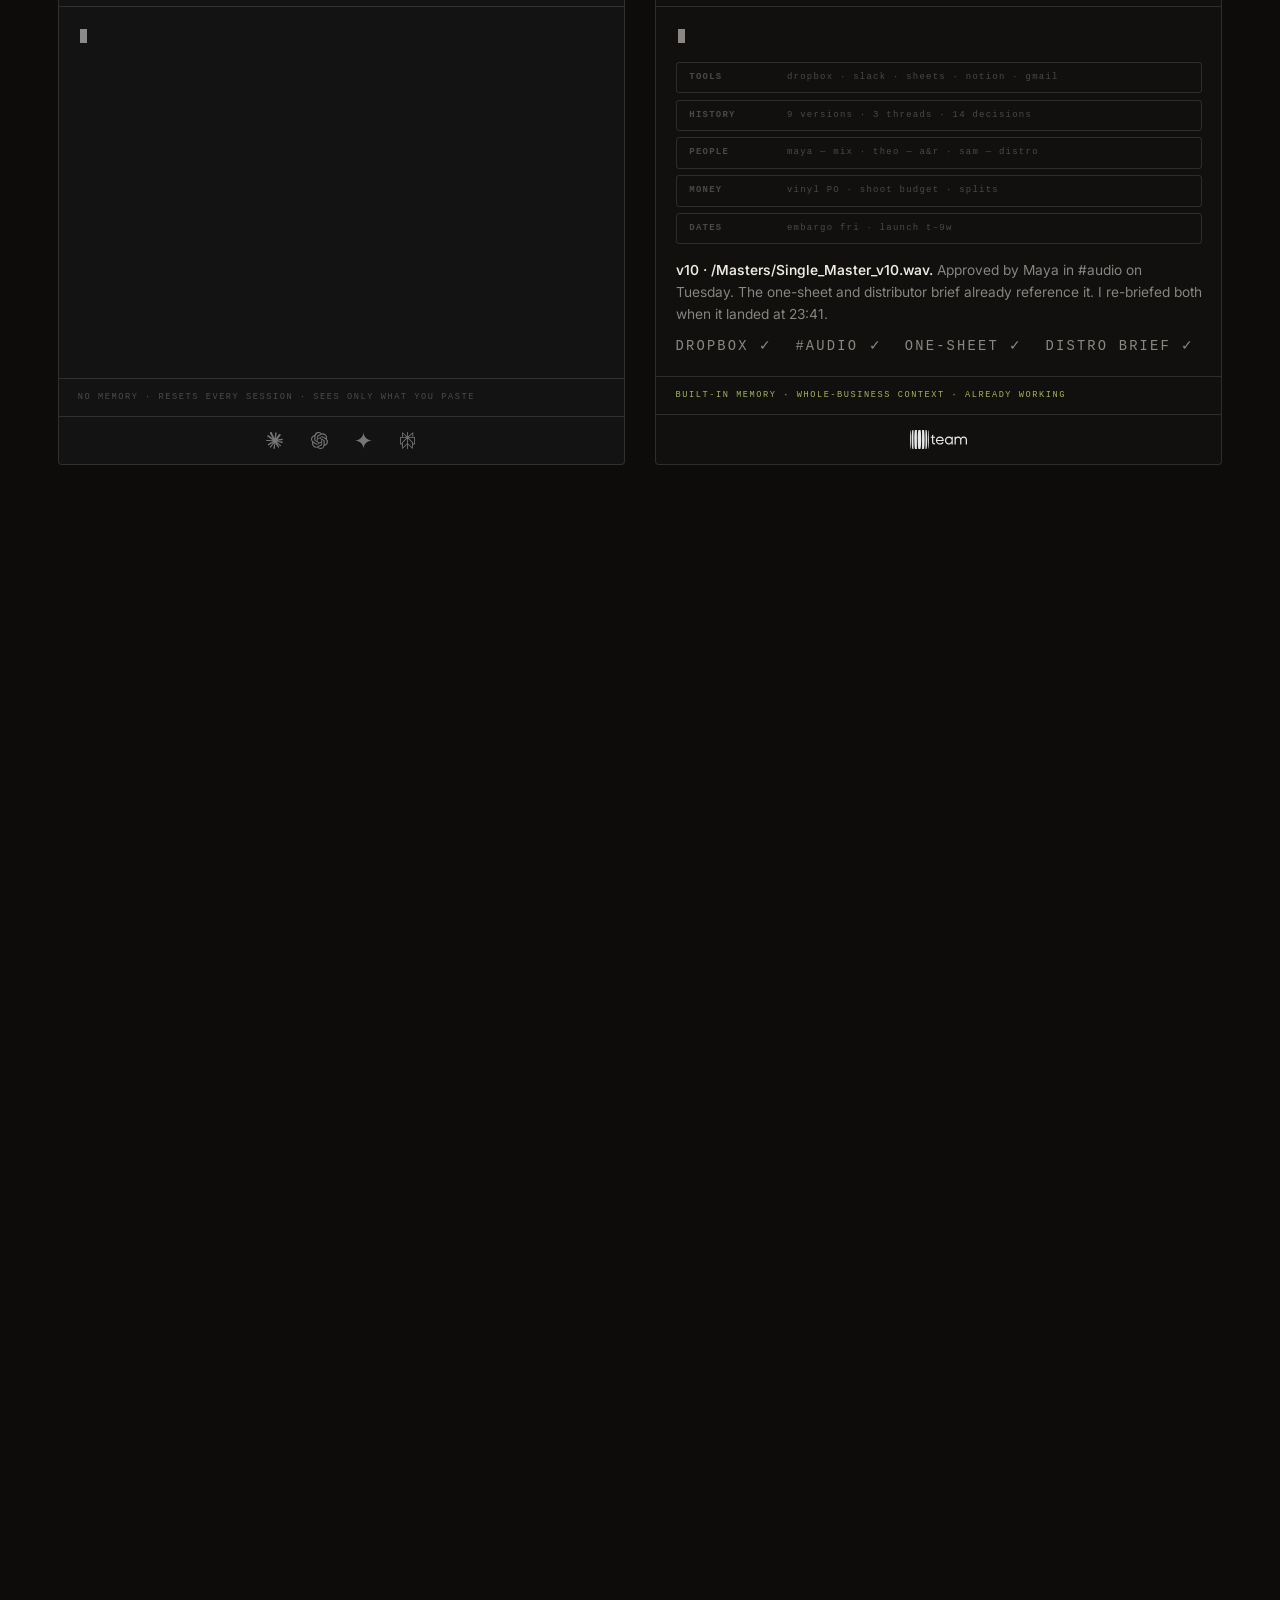
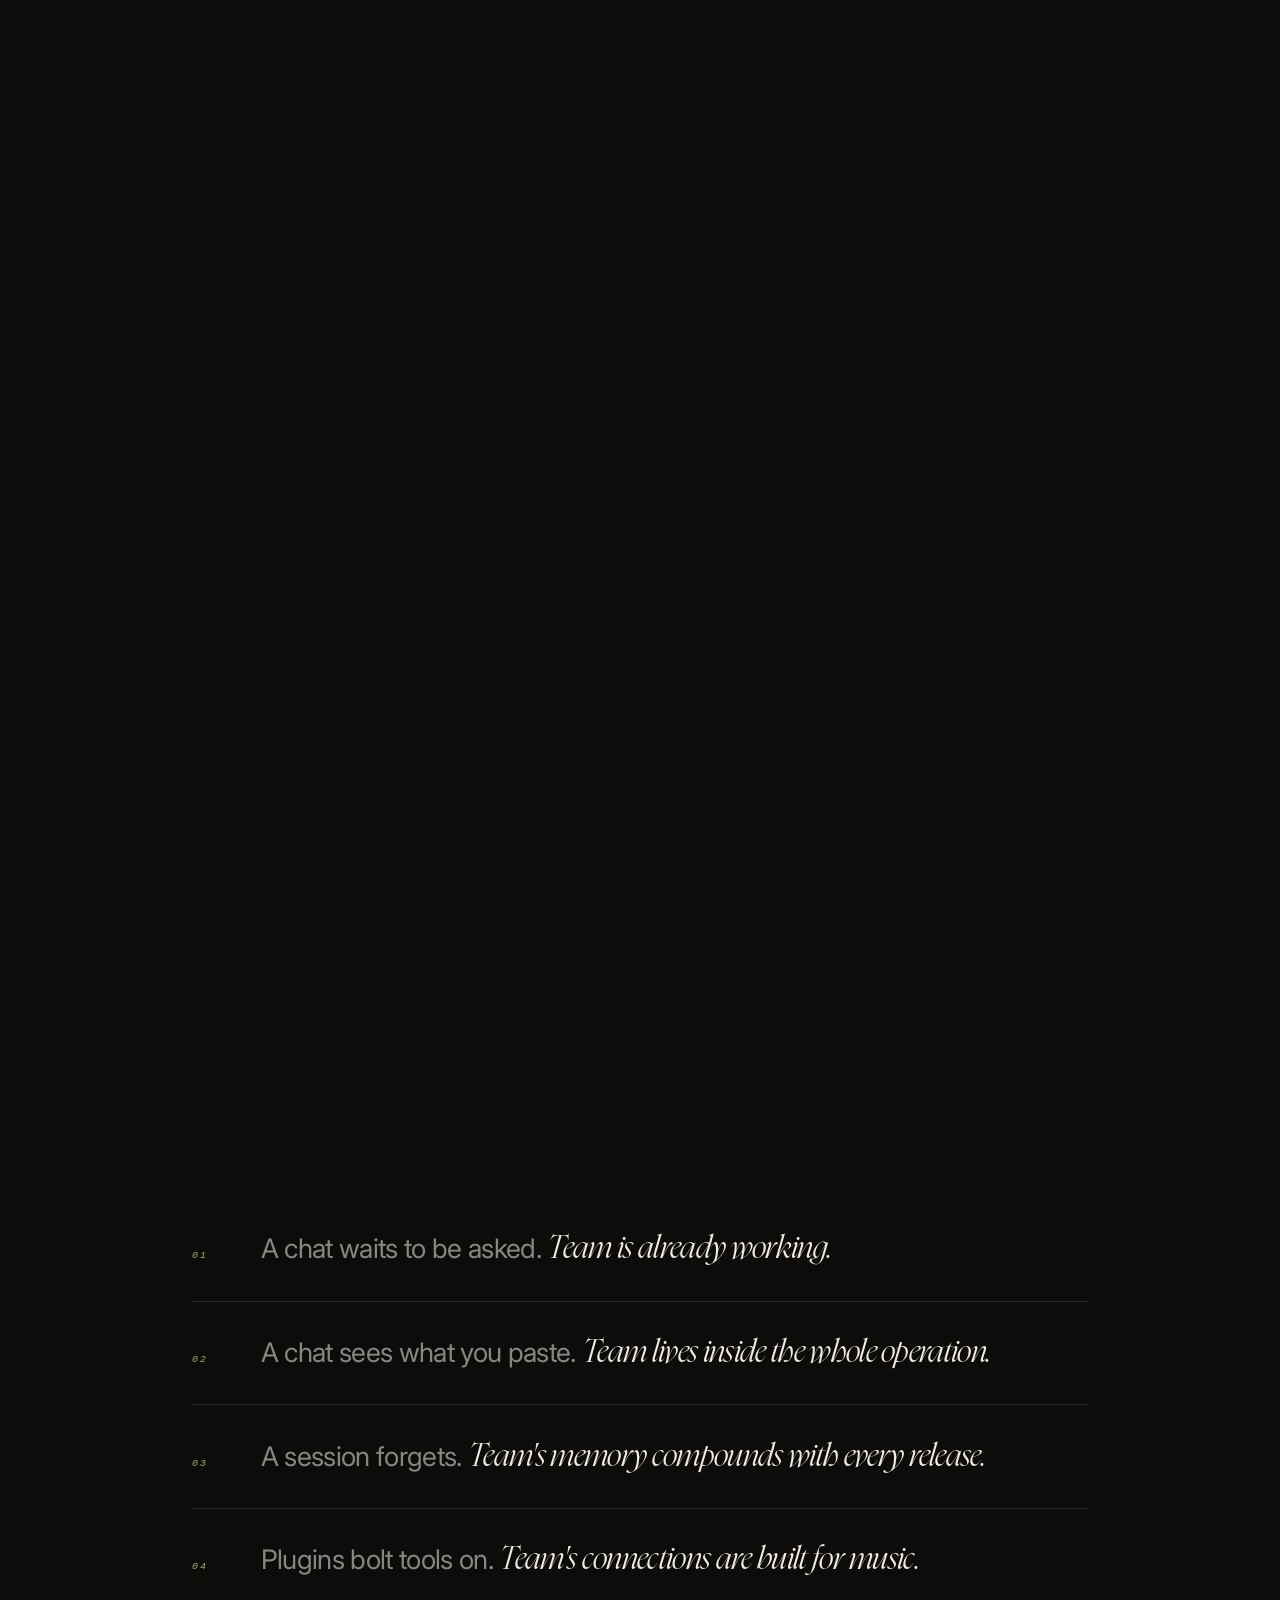
==== commit 4ff107d8: "v1: who cards wipe-down hover, numbers removed, flush to line; chat headline copy" ====
--- a/v1/index.html
+++ b/v1/index.html
@@ -239,7 +239,7 @@
 <section class="pin pin--chat" id="ch-05" data-scrub="chat" data-theme="dark">
   <div class="pin__stage stage--chat">
     <div class="chat__head">
-      <h2 class="h2">A chat window <em>answers.</em><br>Team <em>operates.</em></h2>
+      <h2 class="h2">AI chat tools <em>answer.</em><br>Team <em>understands.</em></h2>
     </div>
     <div class="chat__panes">
       <div class="pane pane--bot">
@@ -353,10 +353,10 @@
   <div class="who__in">
     <h2 class="h2">Built for the people<br><em>who run releases.</em></h2>
     <div class="who__grid">
-      <div class="wcard" data-reveal style="--i:0"><div class="wcard__media"><div><img src="assets/who/artist-in-studio.webp" alt="" loading="lazy"></div></div><i class="mono">01</i><h3>Solo<br>artists</h3><p>Run a label-grade rollout without label-grade headcount.</p><a class="wlink mono" href="#ch-09" data-hover>Start your rollout →</a></div>
-      <div class="wcard" data-reveal style="--i:1"><div class="wcard__media"><div><img src="assets/who/manager-office.webp" alt="" loading="lazy"></div></div><i class="mono">02</i><h3>Artist<br>managers</h3><p>Stop chasing masters at midnight. Know it's handled.</p><a class="wlink mono" href="#ch-09" data-hover>Get your nights back →</a></div>
-      <div class="wcard" data-reveal style="--i:2"><div class="wcard__media"><div><img src="assets/who/label-meeting-artist.webp" alt="" loading="lazy"></div></div><i class="mono">03</i><h3>Indie &amp;<br>major labels</h3><p>Every release, every artist, one living picture.</p><a class="wlink mono" href="#ch-09" data-hover>See the whole roster →</a></div>
-      <div class="wcard" data-reveal style="--i:3"><div class="wcard__media"><div><img src="assets/who/a-r-meeting.webp" alt="" loading="lazy"></div></div><i class="mono">04</i><h3>Distributors &amp;<br>partners</h3><p>See risk across your whole slate before it lands.</p><a class="wlink mono" href="#ch-09" data-hover>Protect the slate →</a></div>
+      <div class="wcard" data-reveal style="--i:0"><div class="wcard__media"><div><img src="assets/who/artist-in-studio.webp" alt="" loading="lazy"></div></div><h3>Solo<br>artists</h3><p>Run a label-grade rollout without label-grade headcount.</p><a class="wlink mono" href="#ch-09" data-hover>Start your rollout →</a></div>
+      <div class="wcard" data-reveal style="--i:1"><div class="wcard__media"><div><img src="assets/who/manager-office.webp" alt="" loading="lazy"></div></div><h3>Artist<br>managers</h3><p>Stop chasing masters at midnight. Know it's handled.</p><a class="wlink mono" href="#ch-09" data-hover>Get your nights back →</a></div>
+      <div class="wcard" data-reveal style="--i:2"><div class="wcard__media"><div><img src="assets/who/label-meeting-artist.webp" alt="" loading="lazy"></div></div><h3>Indie &amp;<br>major labels</h3><p>Every release, every artist, one living picture.</p><a class="wlink mono" href="#ch-09" data-hover>See the whole roster →</a></div>
+      <div class="wcard" data-reveal style="--i:3"><div class="wcard__media"><div><img src="assets/who/a-r-meeting.webp" alt="" loading="lazy"></div></div><h3>Distributors &amp;<br>partners</h3><p>See risk across your whole slate before it lands.</p><a class="wlink mono" href="#ch-09" data-hover>Protect the slate →</a></div>
     </div>
   </div>
 </section>
--- a/v1/css/main.css
+++ b/v1/css/main.css
@@ -853,14 +853,17 @@
 .is-dawn .lrow--open span{color:var(--ink)}
 .is-dawn .lrow--open b{background:transparent;color:var(--signal);border-color:rgba(245,96,2,.55)}
 
-/* who cards — square image slides open at the top of the column on hover,
-   pushing the copy down; collapses back on leave. hover devices only. */
+/* who cards — square image wipes down from under the top line on hover,
+   pushing the copy down; reverses back up on leave. hover devices only. */
+.wcard{padding-top:0}
 .wcard__media{display:grid;grid-template-rows:0fr;
-  transition:grid-template-rows .6s var(--ease)}
+  transition:grid-template-rows .65s var(--ease)}
 .wcard__media > div{min-height:0;overflow:hidden}
 .wcard__media img{display:block;width:100%;aspect-ratio:1/1;object-fit:cover;
-  border-radius:4px;margin-bottom:1.1rem;
+  margin-bottom:1.1rem;transform:translateY(-24%);
+  transition:transform .65s var(--ease);
   filter:grayscale(.15) contrast(1.02)}
 @media (hover:hover){
   .wcard:hover .wcard__media{grid-template-rows:1fr}
-}
+  .wcard:hover .wcard__media img{transform:none}
+}
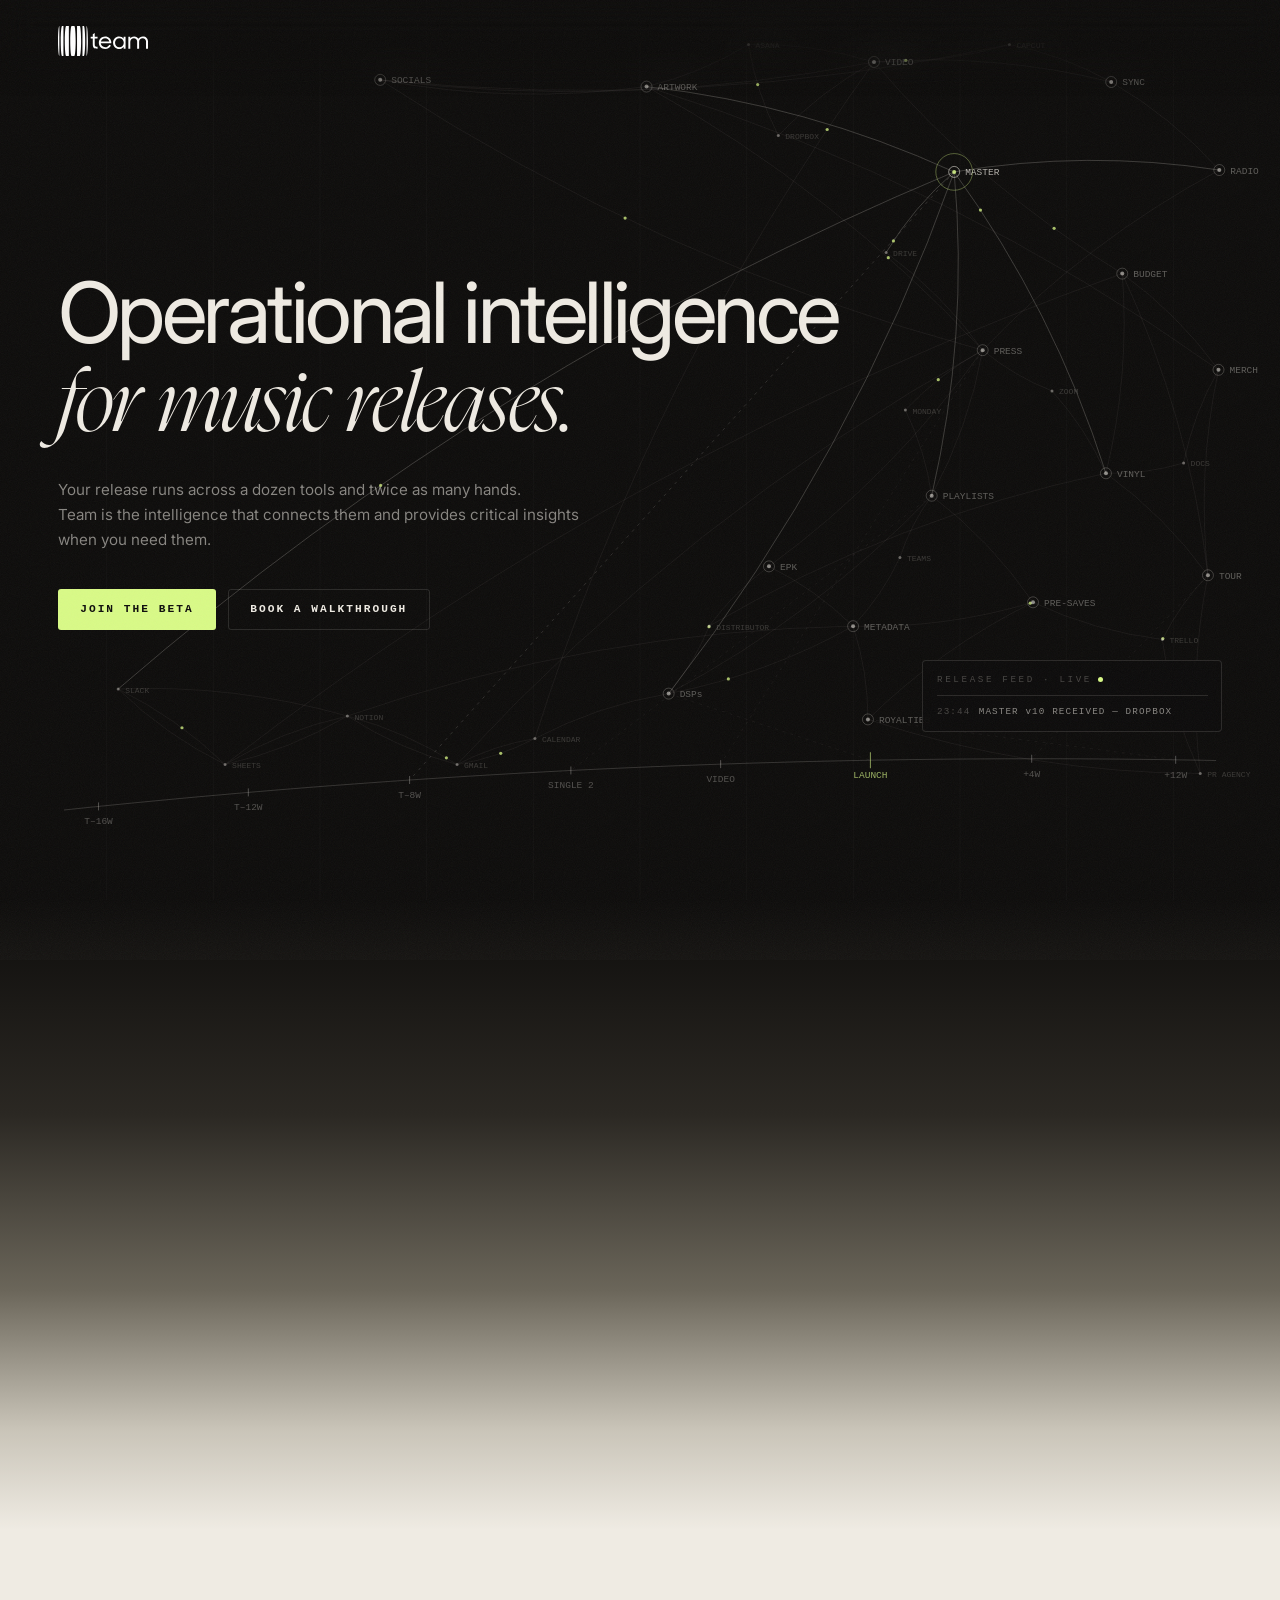
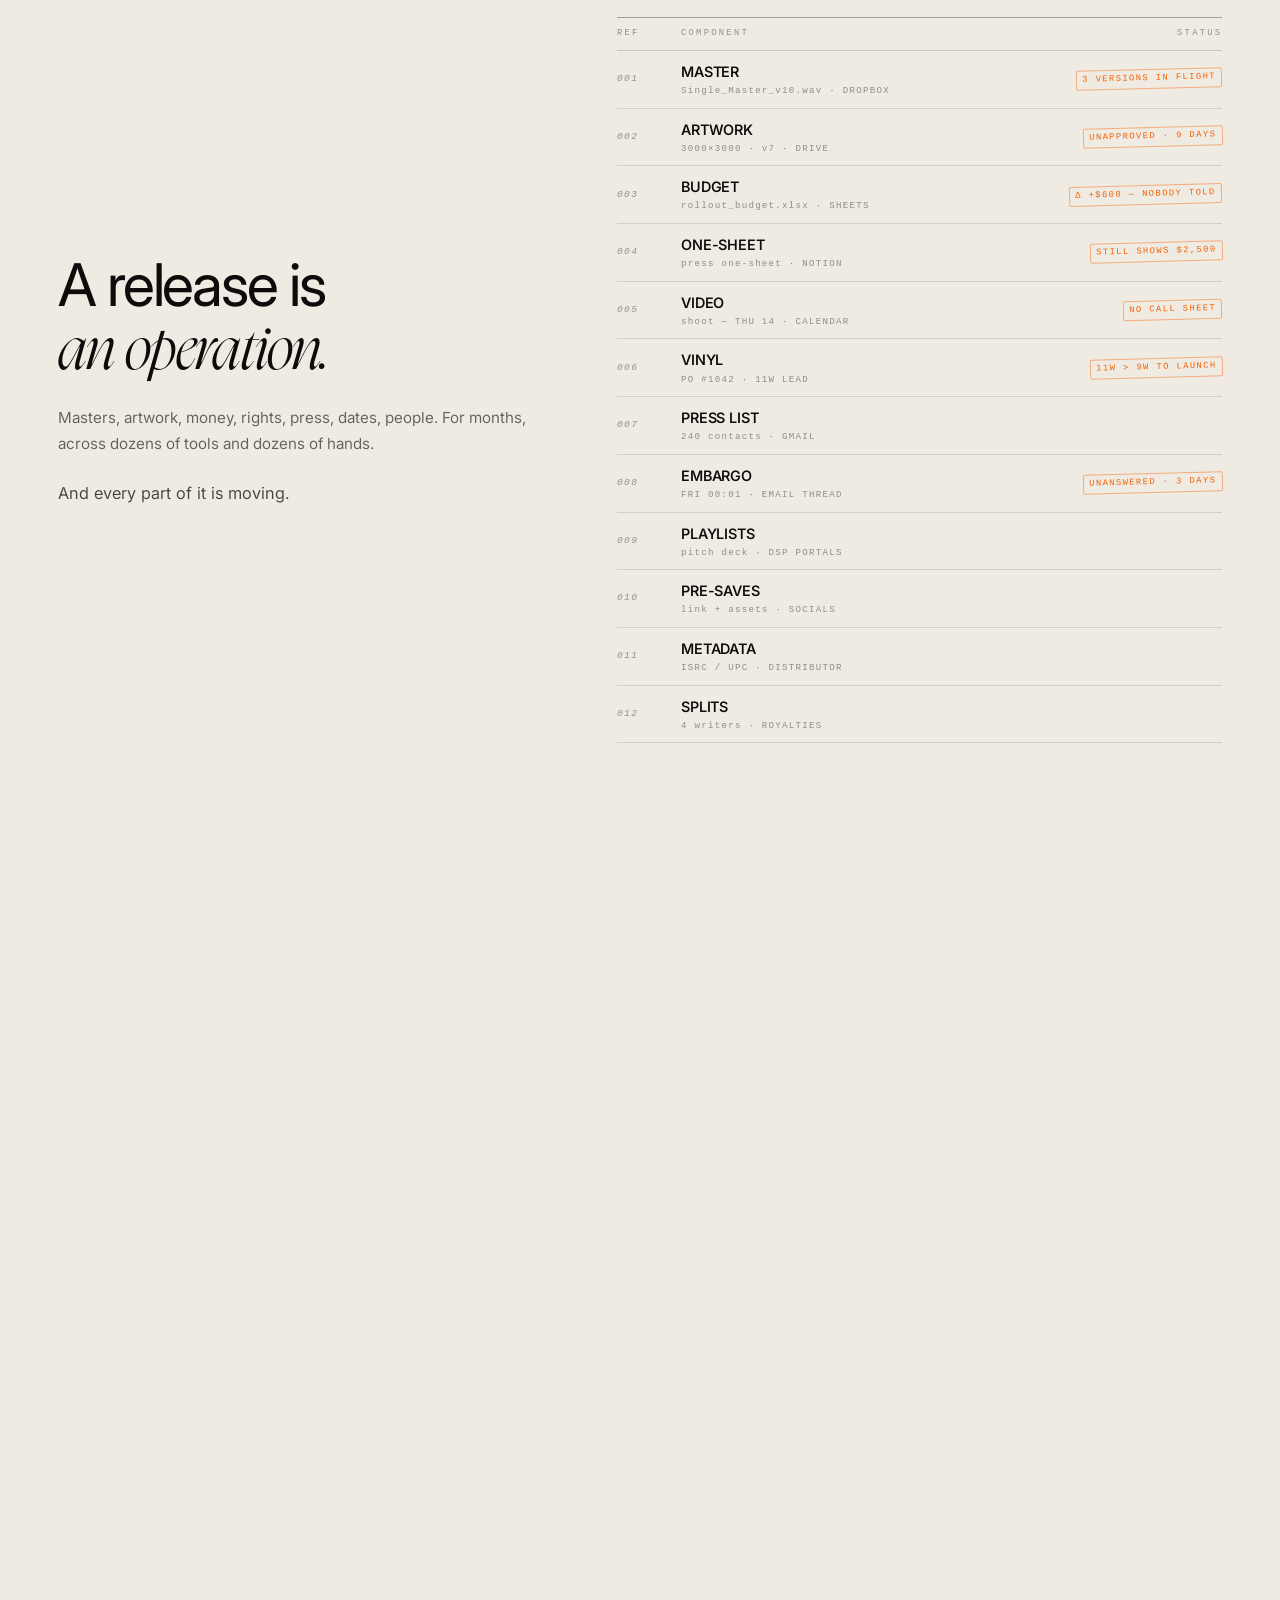
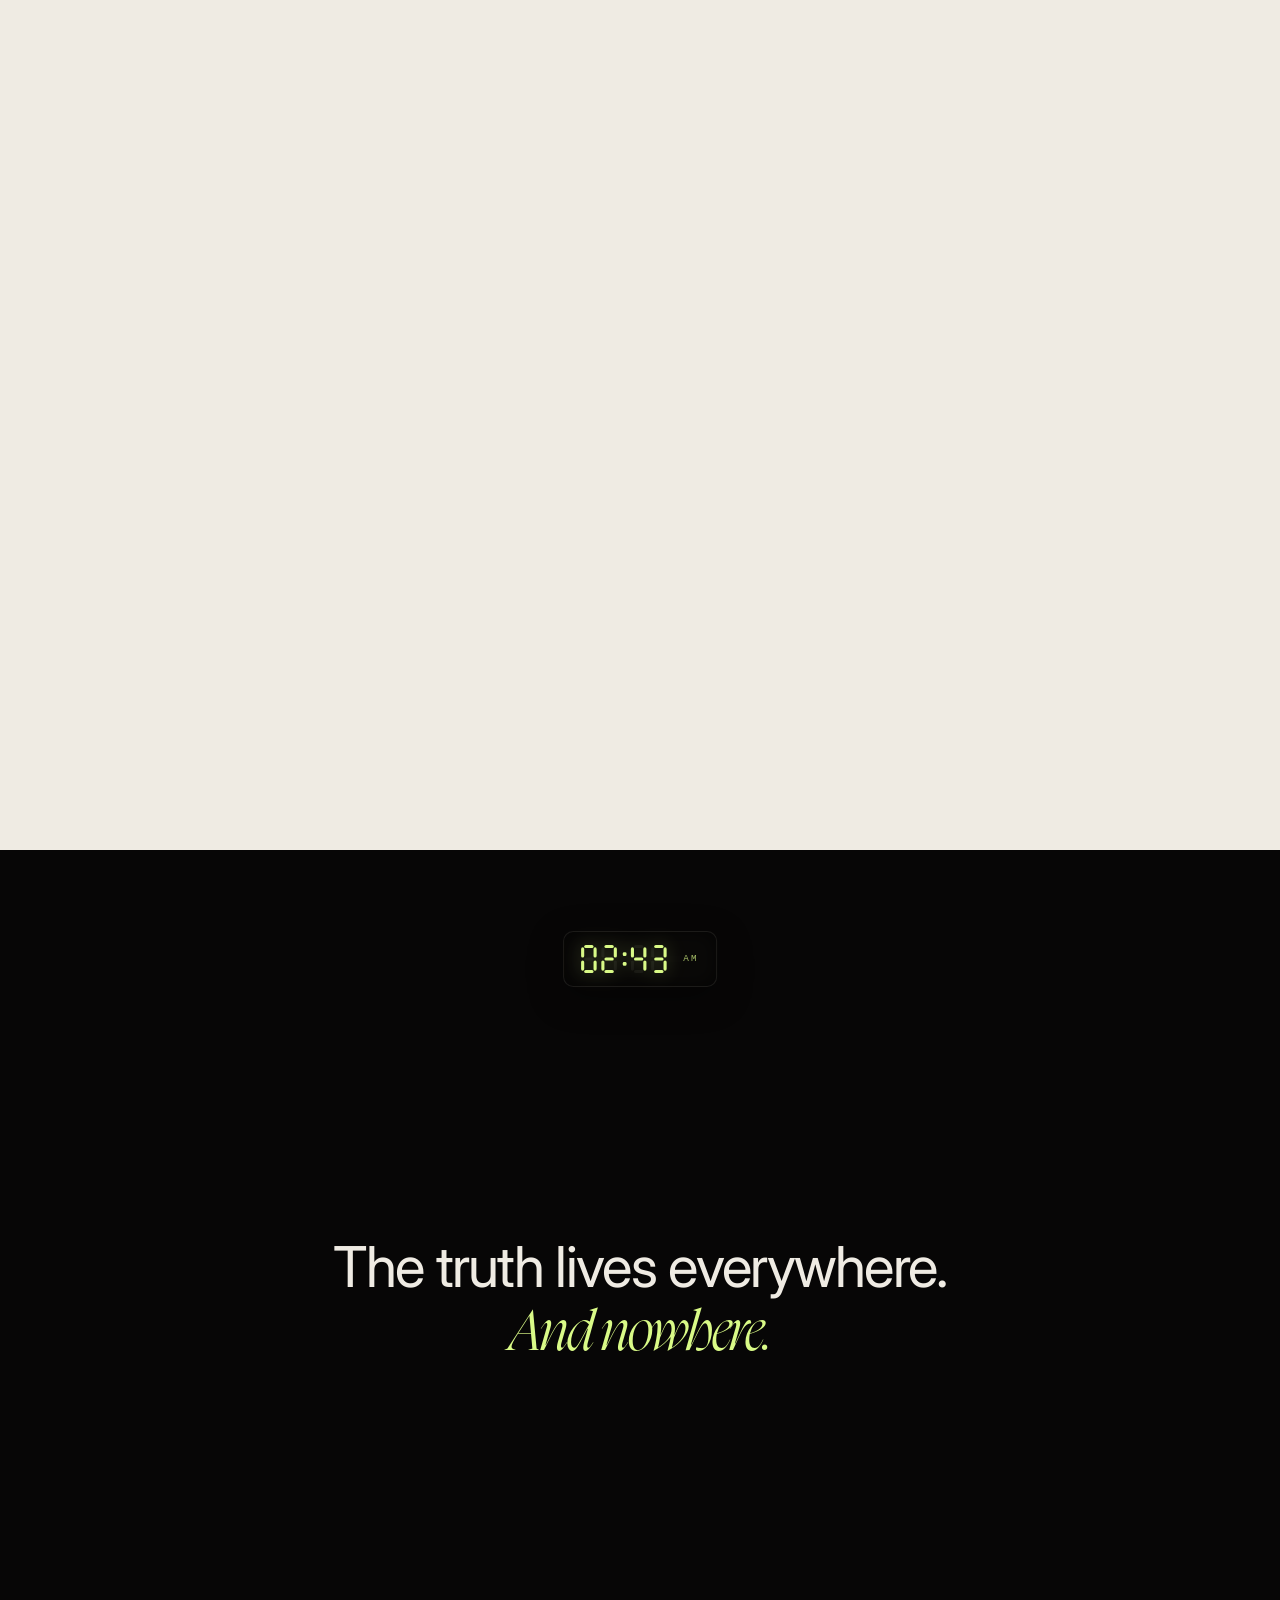
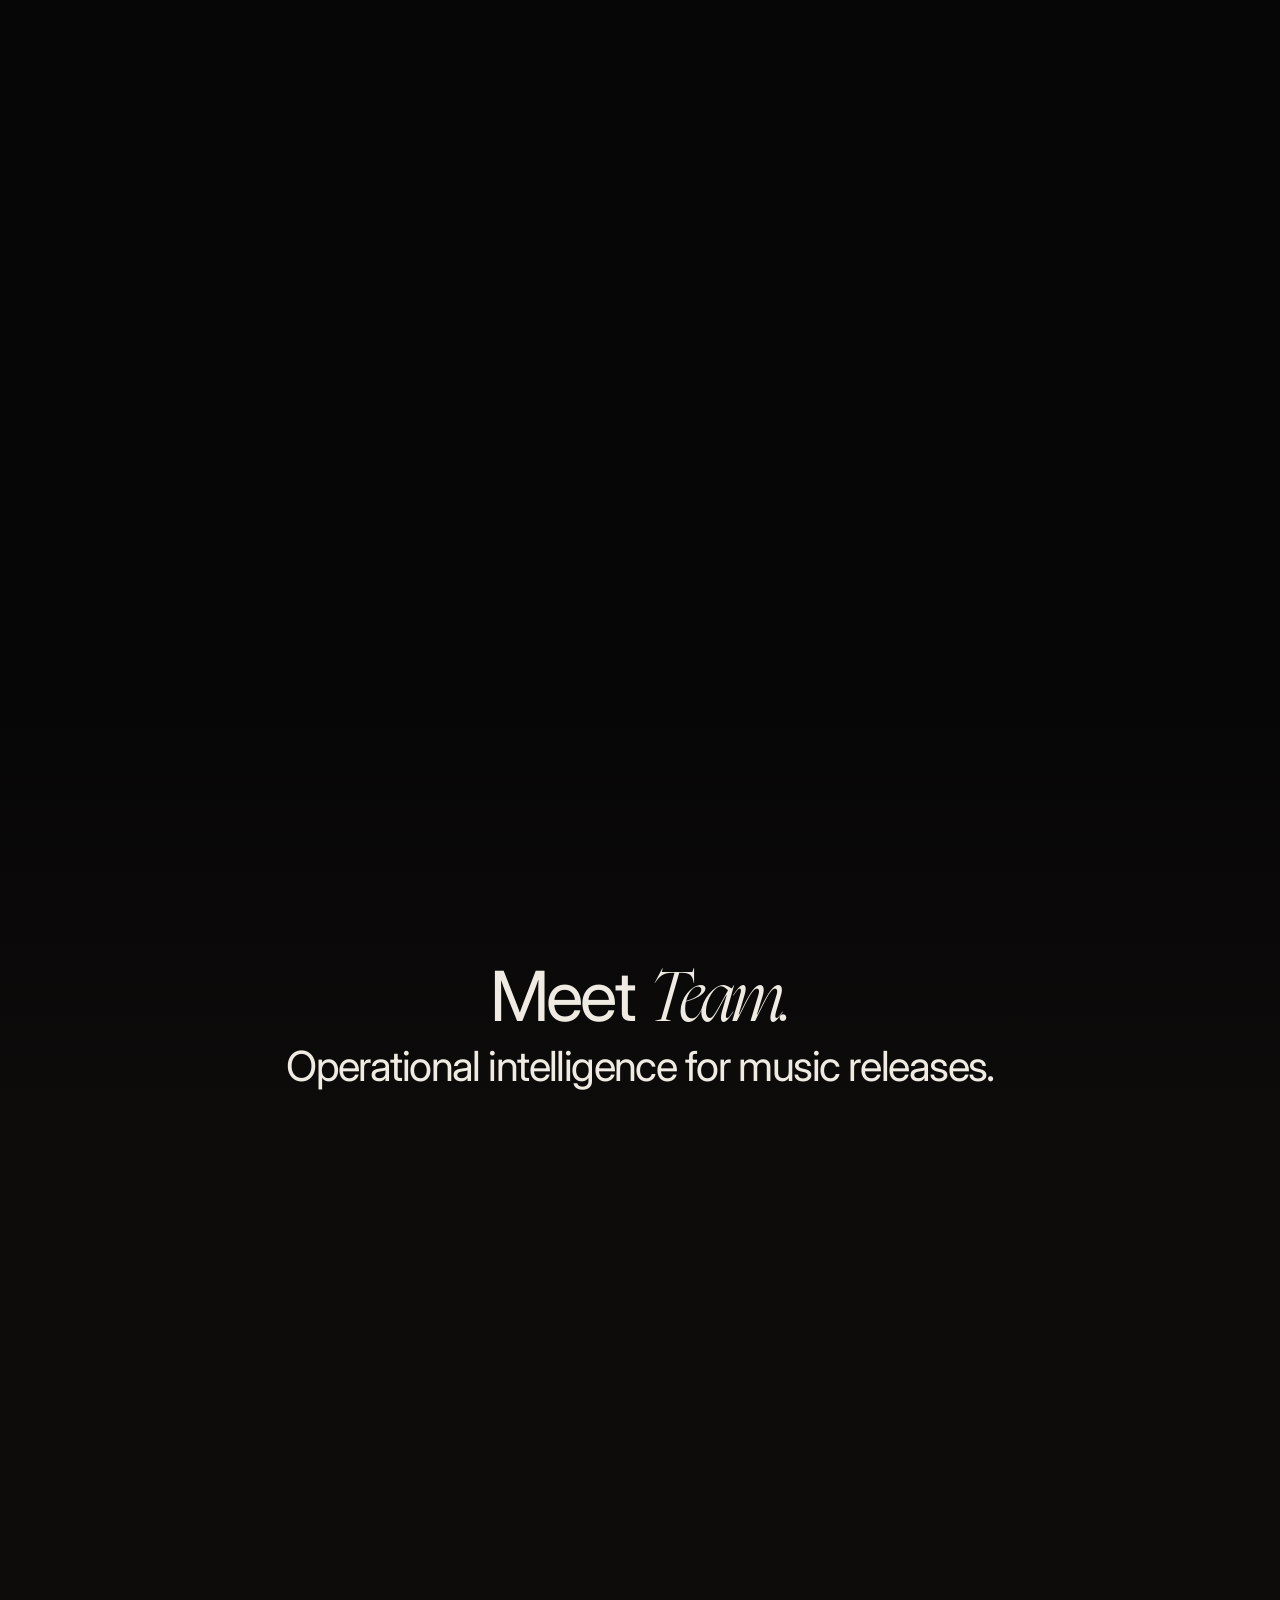
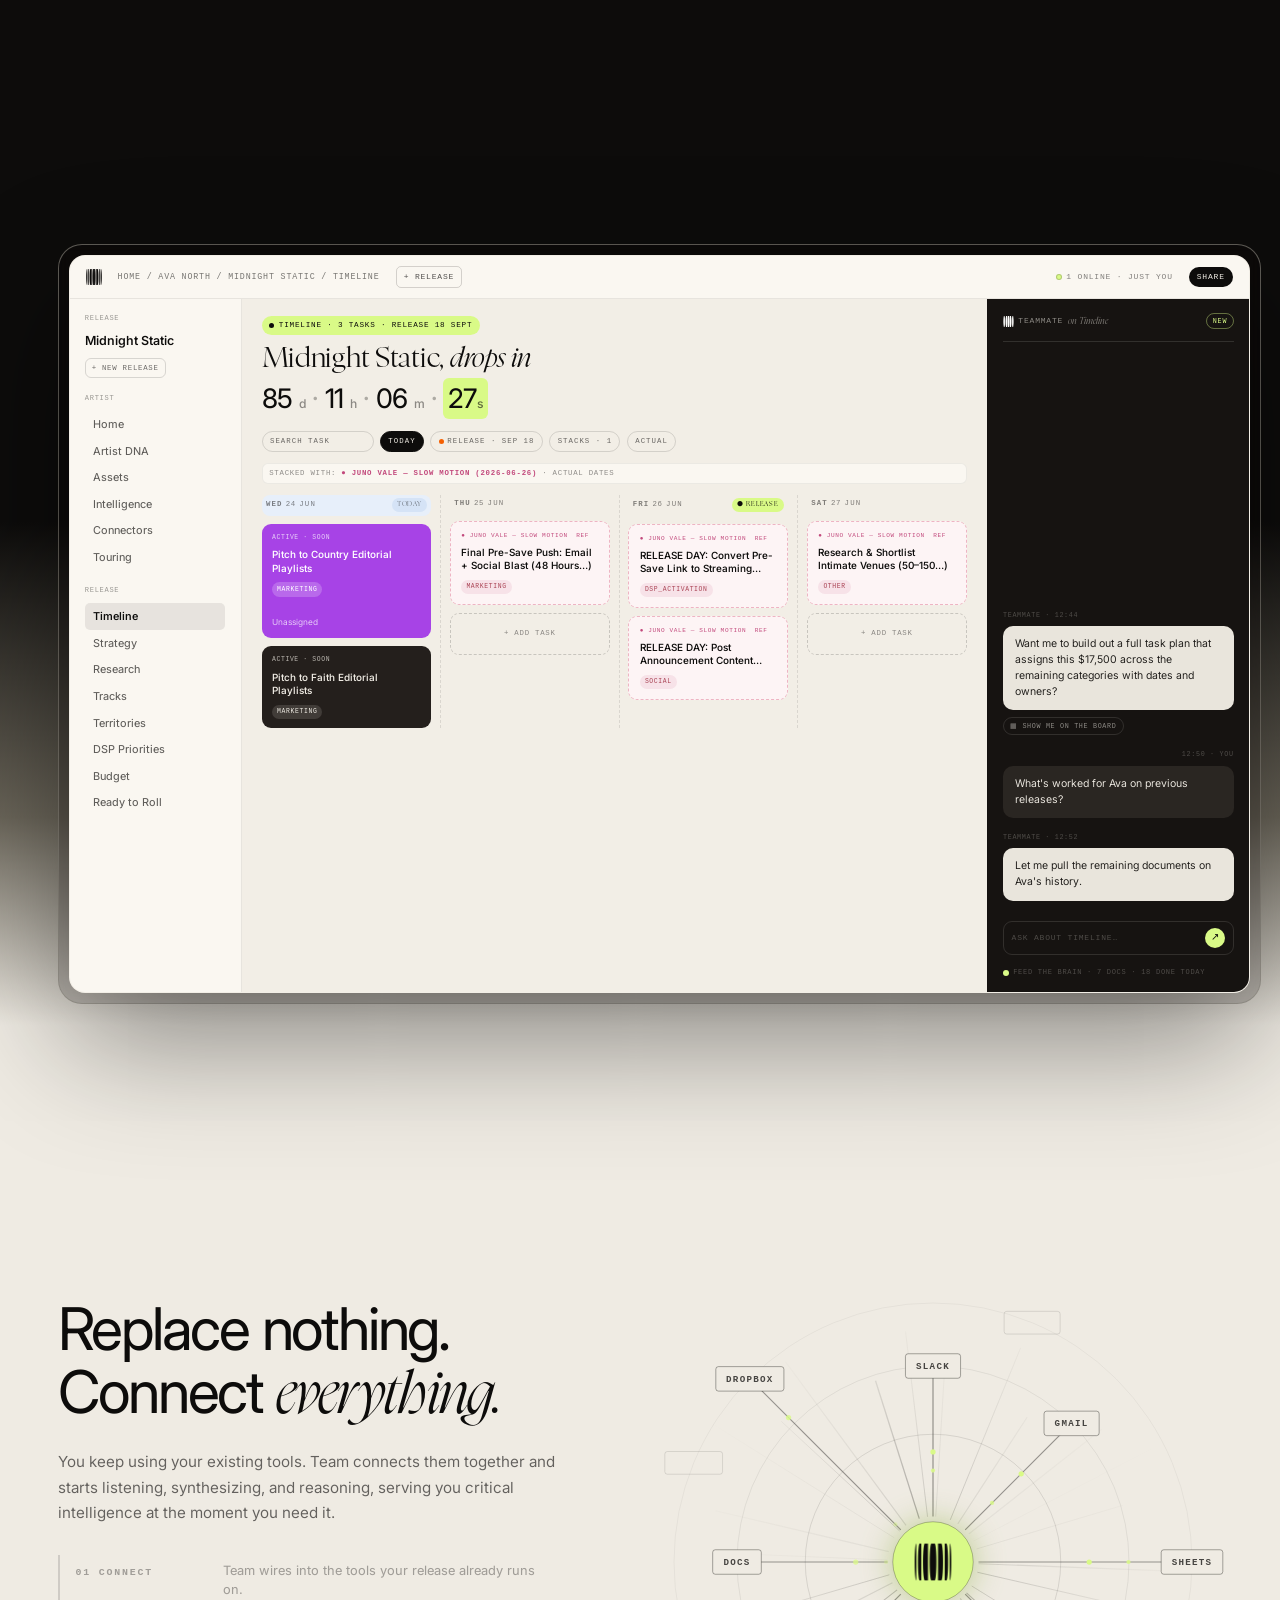
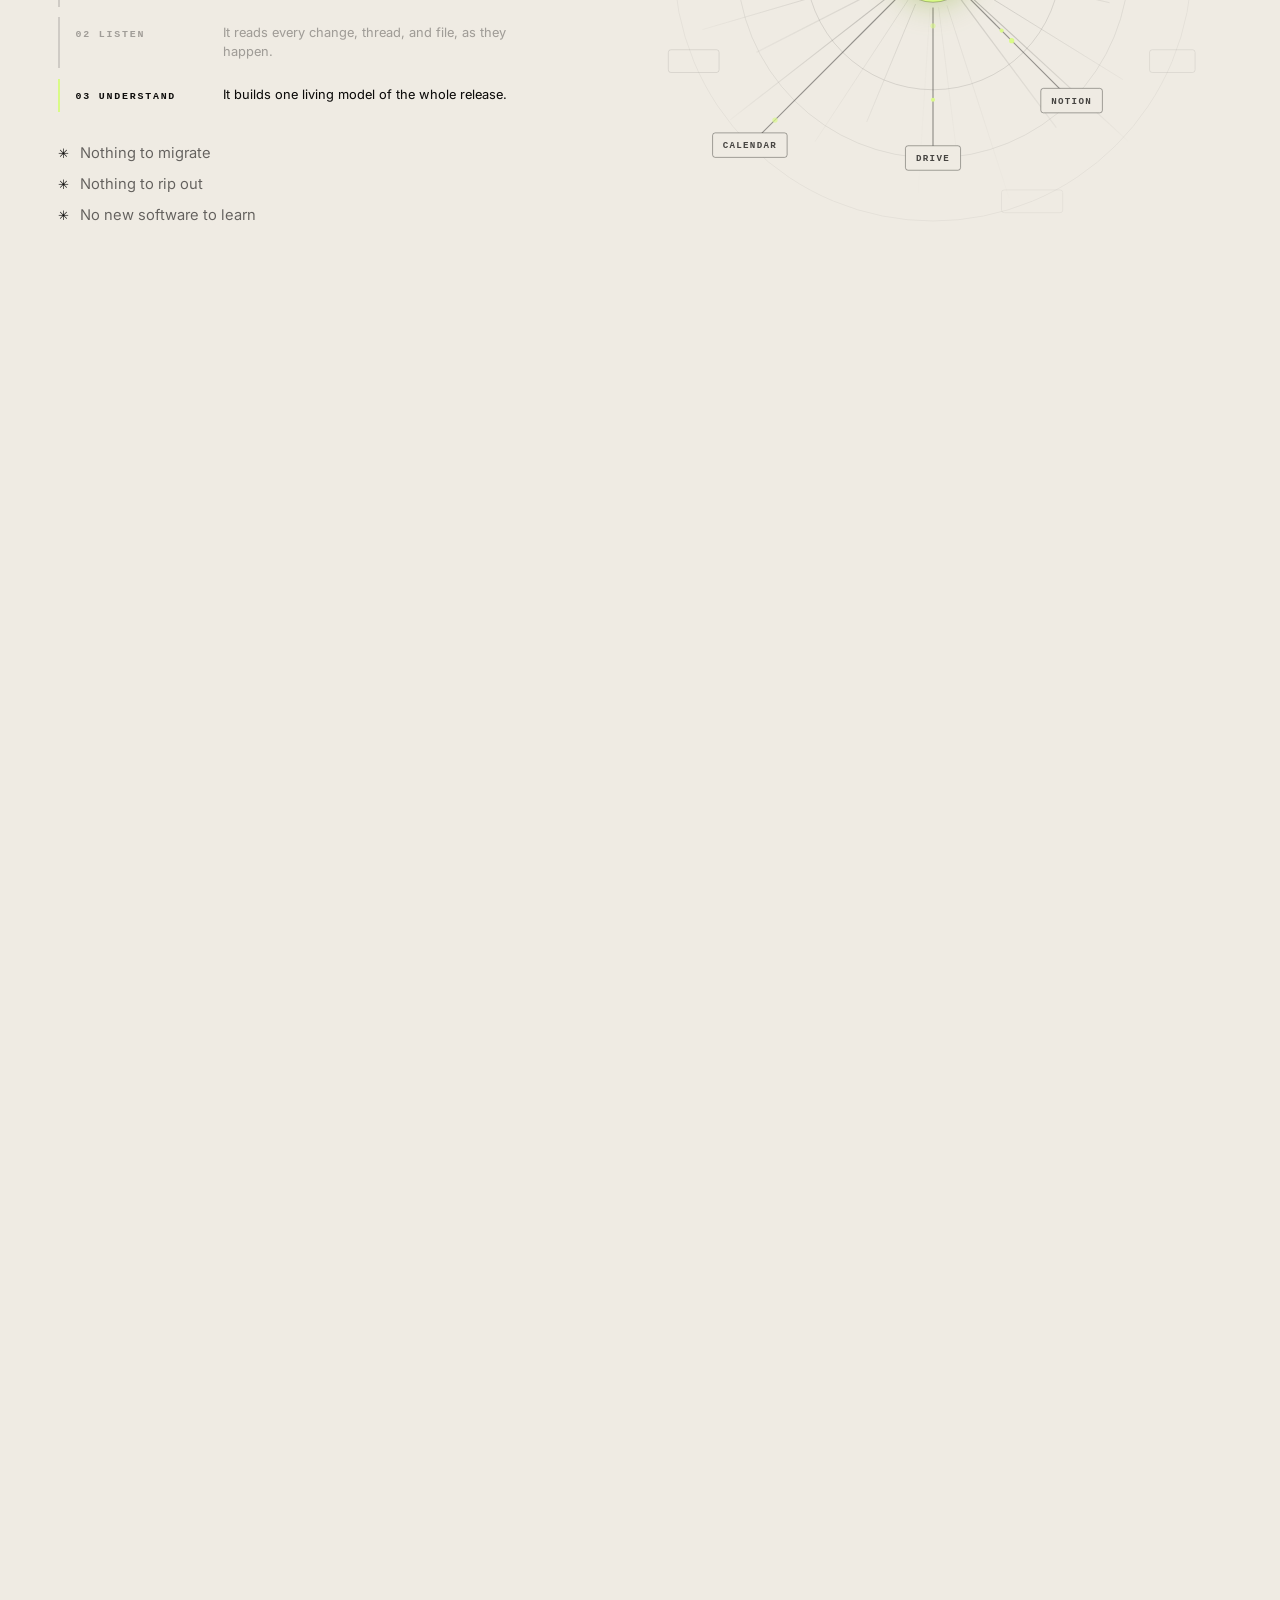
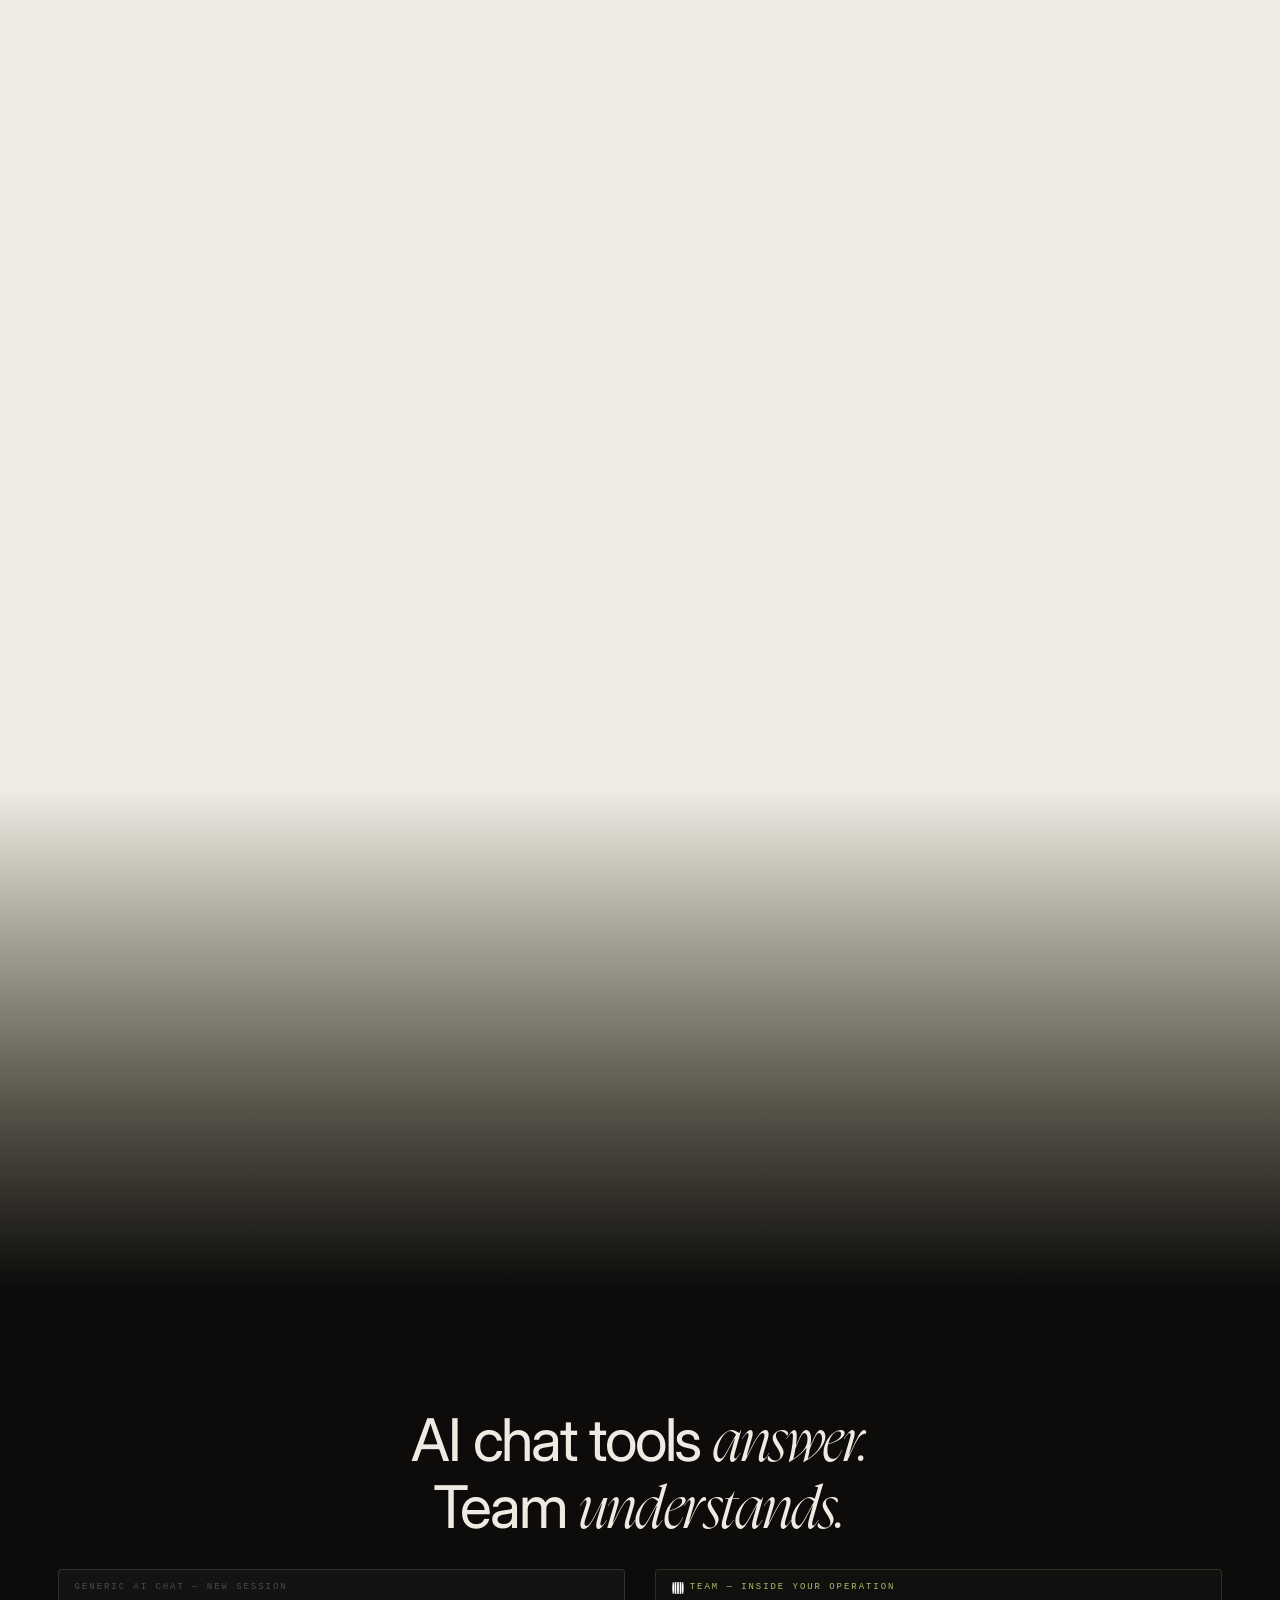
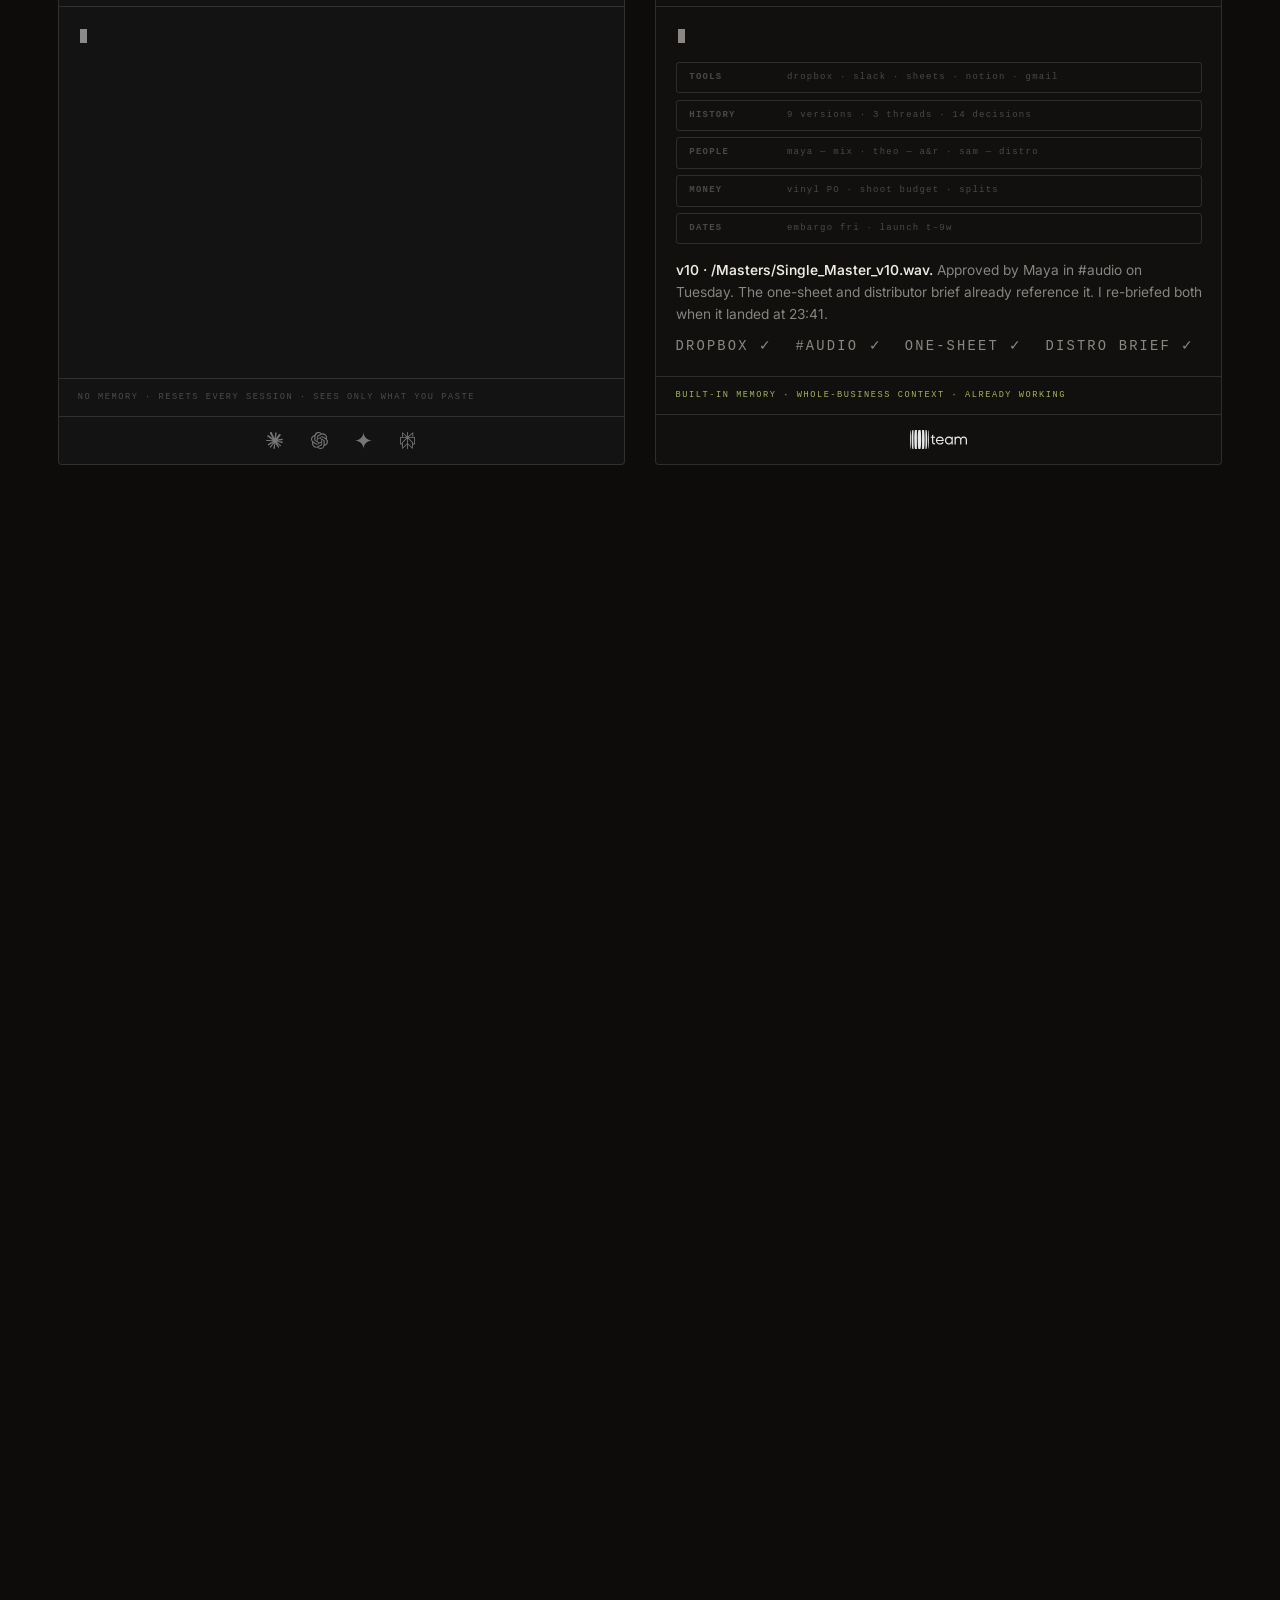
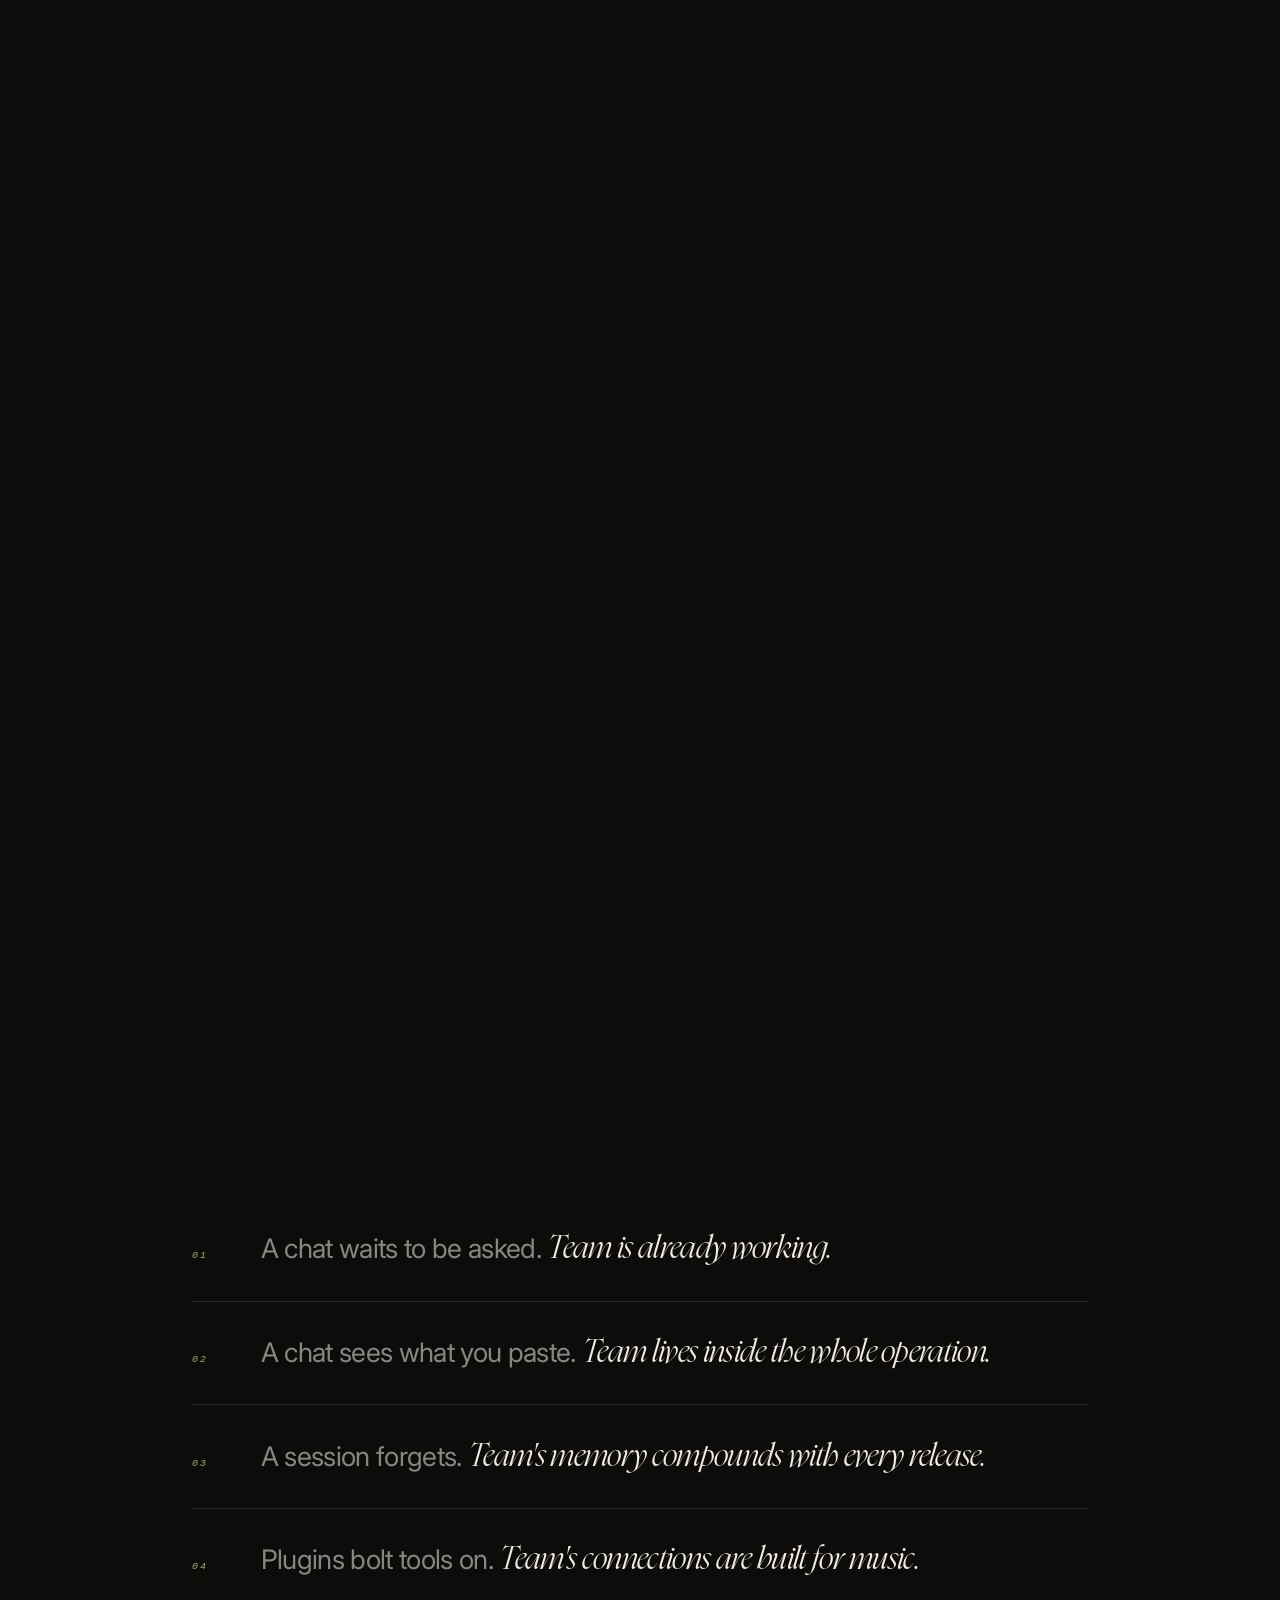
==== commit b84bb699: "v1: night studio bg, single who CTA, access logo, op closer removed, packets keep flowing" ====
--- a/v1/index.html
+++ b/v1/index.html
@@ -99,7 +99,6 @@
       <div class="bom" data-bom><i class="mono">010</i><div><b>PRE-SAVES</b><span class="mono">link + assets · SOCIALS</span></div></div>
       <div class="bom" data-bom><i class="mono">011</i><div><b>METADATA</b><span class="mono">ISRC / UPC · DISTRIBUTOR</span></div></div>
       <div class="bom" data-bom><i class="mono">012</i><div><b>SPLITS</b><span class="mono">4 writers · ROYALTIES</span></div></div>
-      <p class="op__closer" id="opCloser">Months of moving parts, <em>and no single picture.</em></p>
     </div>
   </div>
 </section>
@@ -107,6 +106,7 @@
 <!-- ══════════════ 02 · 02:43AM ══════════════ -->
 <section class="pin pin--night" id="ch-02" data-scrub="night" data-theme="dark">
   <div class="pin__stage stage--night">
+    <div class="night__bg" id="nightBg" aria-hidden="true"><img src="assets/night/studio.jpg" alt="" loading="lazy"></div>
     <div class="night__clock" id="nightClock" aria-hidden="true"><span class="clock__am mono">AM</span></div>
     <div class="night__lines">
       <p class="night__ln" data-night>The master everyone's using is v9.<br>The final was v10.</p>
@@ -352,11 +352,12 @@
 <section class="who ch--light" id="ch-08" data-theme="light">
   <div class="who__in">
     <h2 class="h2">Built for the people<br><em>who run releases.</em></h2>
+    <p class="who__ctaw"><a class="wlink who__cta mono" href="#ch-09" data-hover>Start your rollout <span class="wlink__arr">→</span></a></p>
     <div class="who__grid">
-      <div class="wcard" data-reveal style="--i:0"><div class="wcard__media"><div><img src="assets/who/artist-in-studio.webp" alt="" loading="lazy"></div></div><h3>Solo<br>artists</h3><p>Run a label-grade rollout without label-grade headcount.</p><a class="wlink mono" href="#ch-09" data-hover>Start your rollout →</a></div>
-      <div class="wcard" data-reveal style="--i:1"><div class="wcard__media"><div><img src="assets/who/manager-office.webp" alt="" loading="lazy"></div></div><h3>Artist<br>managers</h3><p>Stop chasing masters at midnight. Know it's handled.</p><a class="wlink mono" href="#ch-09" data-hover>Get your nights back →</a></div>
-      <div class="wcard" data-reveal style="--i:2"><div class="wcard__media"><div><img src="assets/who/label-meeting-artist.webp" alt="" loading="lazy"></div></div><h3>Indie &amp;<br>major labels</h3><p>Every release, every artist, one living picture.</p><a class="wlink mono" href="#ch-09" data-hover>See the whole roster →</a></div>
-      <div class="wcard" data-reveal style="--i:3"><div class="wcard__media"><div><img src="assets/who/a-r-meeting.webp" alt="" loading="lazy"></div></div><h3>Distributors &amp;<br>partners</h3><p>See risk across your whole slate before it lands.</p><a class="wlink mono" href="#ch-09" data-hover>Protect the slate →</a></div>
+      <div class="wcard" data-reveal style="--i:0"><div class="wcard__media"><div><img src="assets/who/artist-in-studio.webp" alt="" loading="lazy"></div></div><h3>Solo<br>artists</h3><p>Run a label-grade rollout without label-grade headcount.</p></div>
+      <div class="wcard" data-reveal style="--i:1"><div class="wcard__media"><div><img src="assets/who/manager-office.webp" alt="" loading="lazy"></div></div><h3>Artist<br>managers</h3><p>Stop chasing masters at midnight. Know it's handled.</p></div>
+      <div class="wcard" data-reveal style="--i:2"><div class="wcard__media"><div><img src="assets/who/label-meeting-artist.webp" alt="" loading="lazy"></div></div><h3>Indie &amp;<br>major labels</h3><p>Every release, every artist, one living picture.</p></div>
+      <div class="wcard" data-reveal style="--i:3"><div class="wcard__media"><div><img src="assets/who/a-r-meeting.webp" alt="" loading="lazy"></div></div><h3>Distributors &amp;<br>partners</h3><p>See risk across your whole slate before it lands.</p></div>
     </div>
   </div>
 </section>
@@ -364,6 +365,7 @@
 <!-- ══════════════ 09 · ACCESS ══════════════ -->
 <section class="access ch--light" id="ch-09" data-theme="light">
   <div class="access__in">
+    <img class="access__logo" src="assets/logo/team-logo-live.svg" alt="Team">
     <h2 class="h1b">Try it on your<br><em>next release.</em></h2>
     <p class="lede">The Team beta program is now open. Sign up today.</p>
     <div class="access__cta">
--- a/v1/css/main.css
+++ b/v1/css/main.css
@@ -867,3 +867,19 @@
   .wcard:hover .wcard__media{grid-template-rows:1fr}
   .wcard:hover .wcard__media img{transform:none}
 }
+
+/* 02 · night — the studio, behind the site's standard black scrim.
+   fades to plain black as the section hands over to Meet Team (js). */
+.night__bg{position:absolute;inset:0;z-index:0;pointer-events:none}
+.night__bg img{width:100%;height:100%;object-fit:cover}
+.night__bg::after{content:'';position:absolute;inset:0;background:rgba(0,0,0,.7)}
+.stage--night .night__clock,.stage--night .night__lines{z-index:1}
+
+/* 08 — one CTA for the whole section, centered under the headline */
+.who__ctaw{text-align:center;margin-top:2.4rem}
+.who__cta{margin-top:0;font-size:.7rem;text-transform:uppercase}
+.wlink__arr{display:inline-block;transition:transform .3s var(--ease)}
+.wlink:hover .wlink__arr{transform:translateX(.5em)}
+
+/* 09 — the mark above the closing ask */
+.access__logo{height:32px;width:auto;margin:0 auto 2rem}
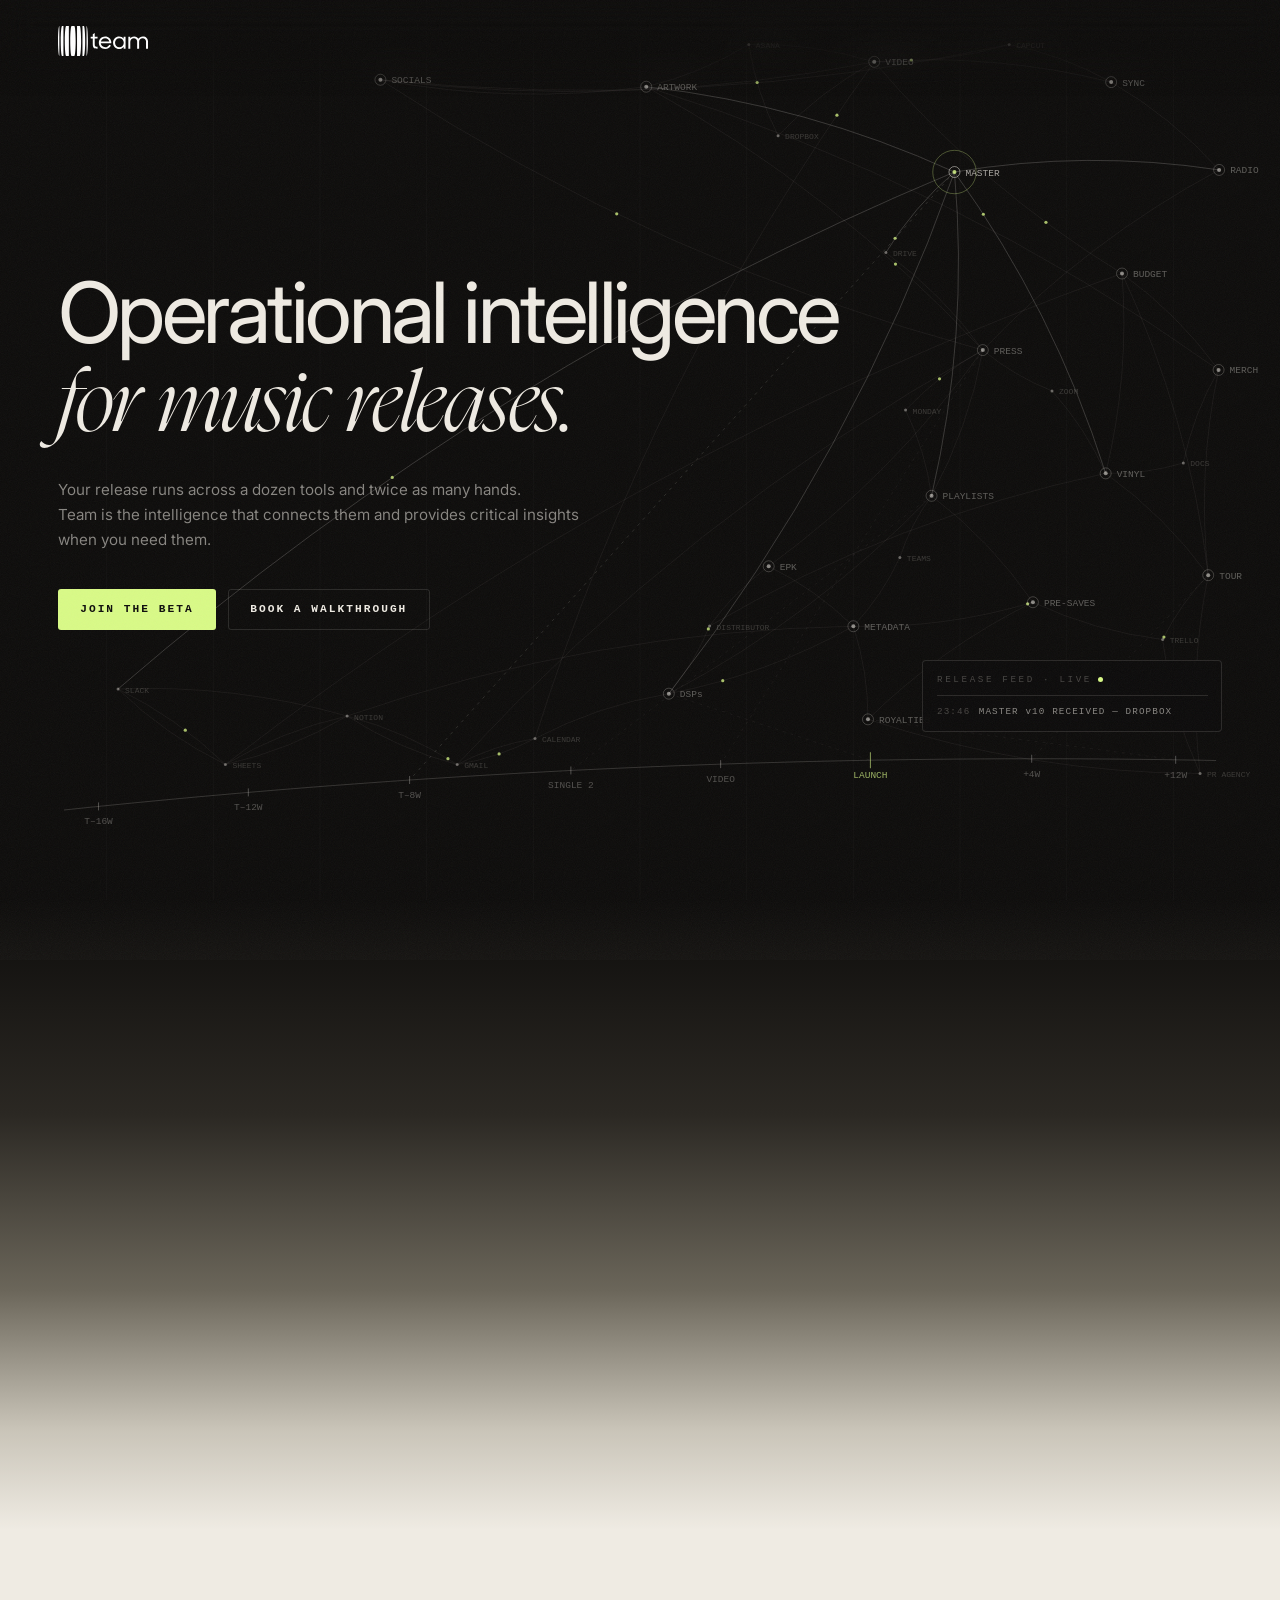
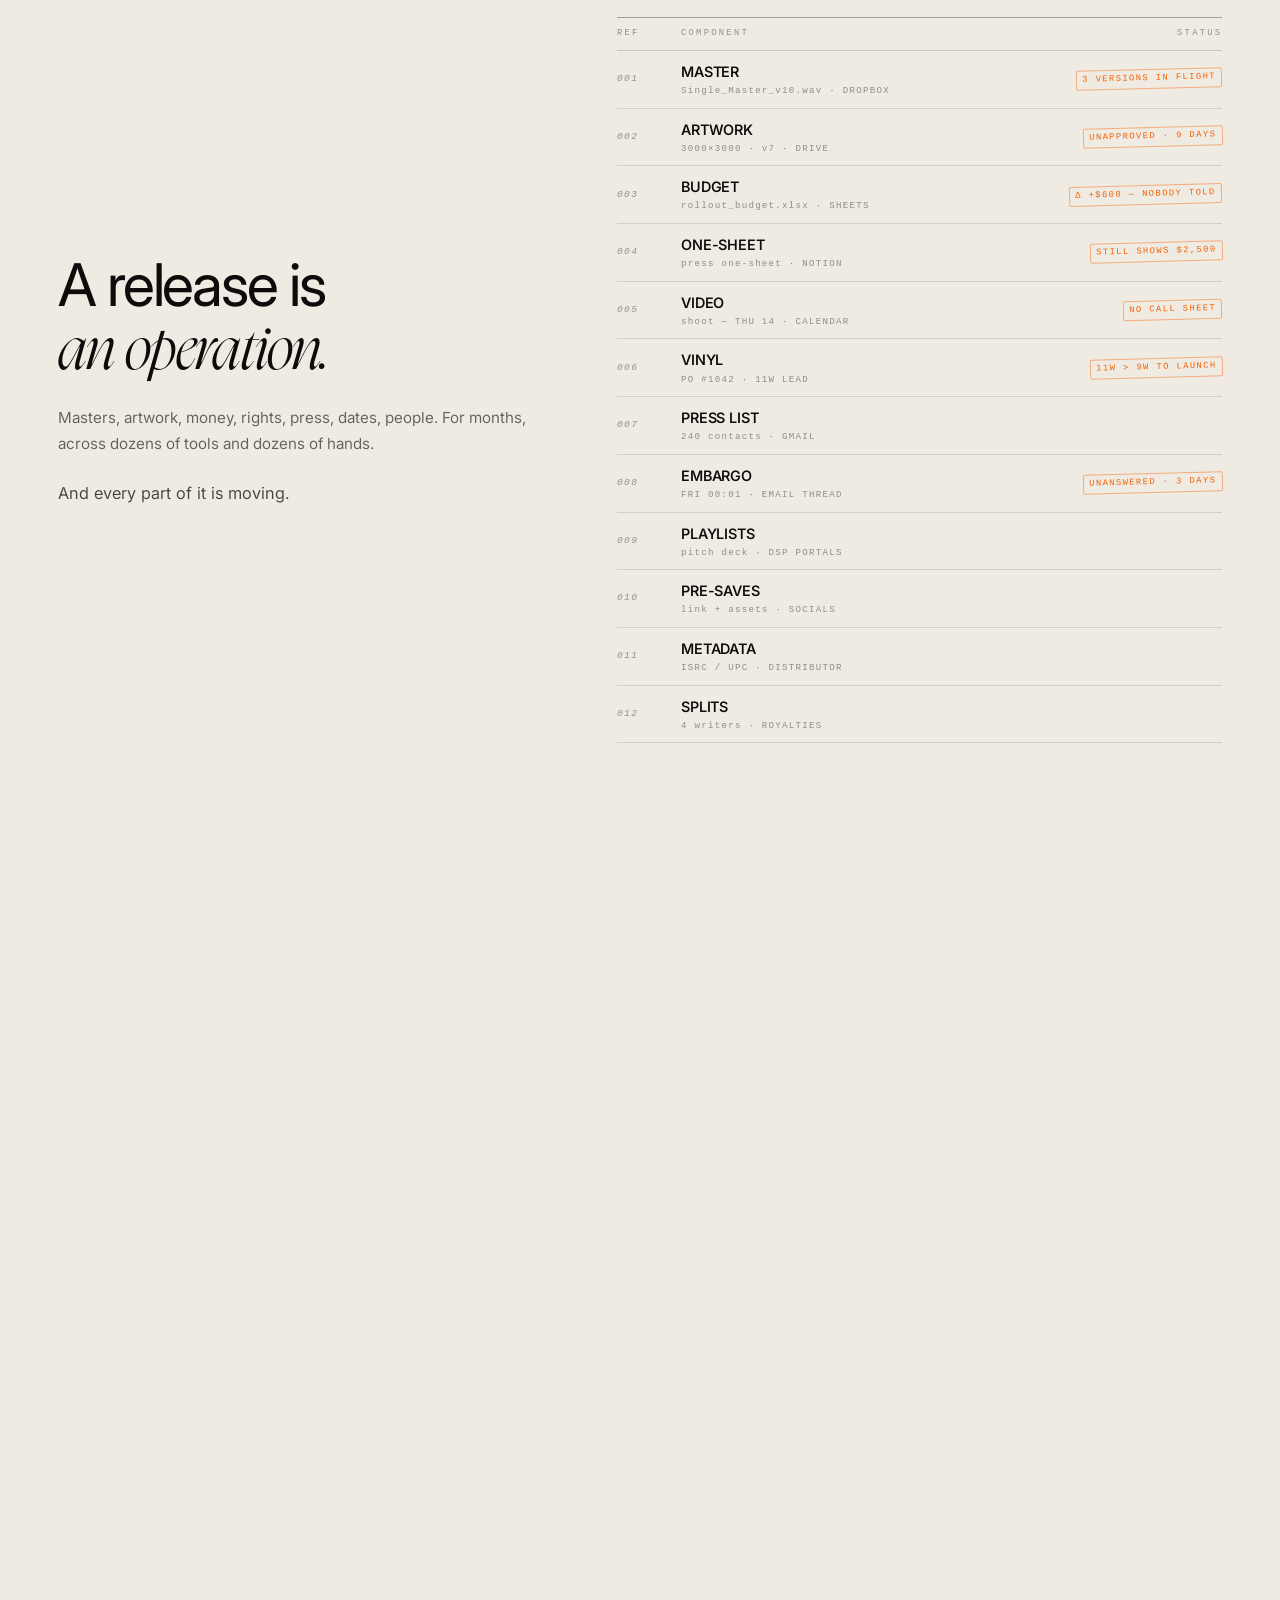
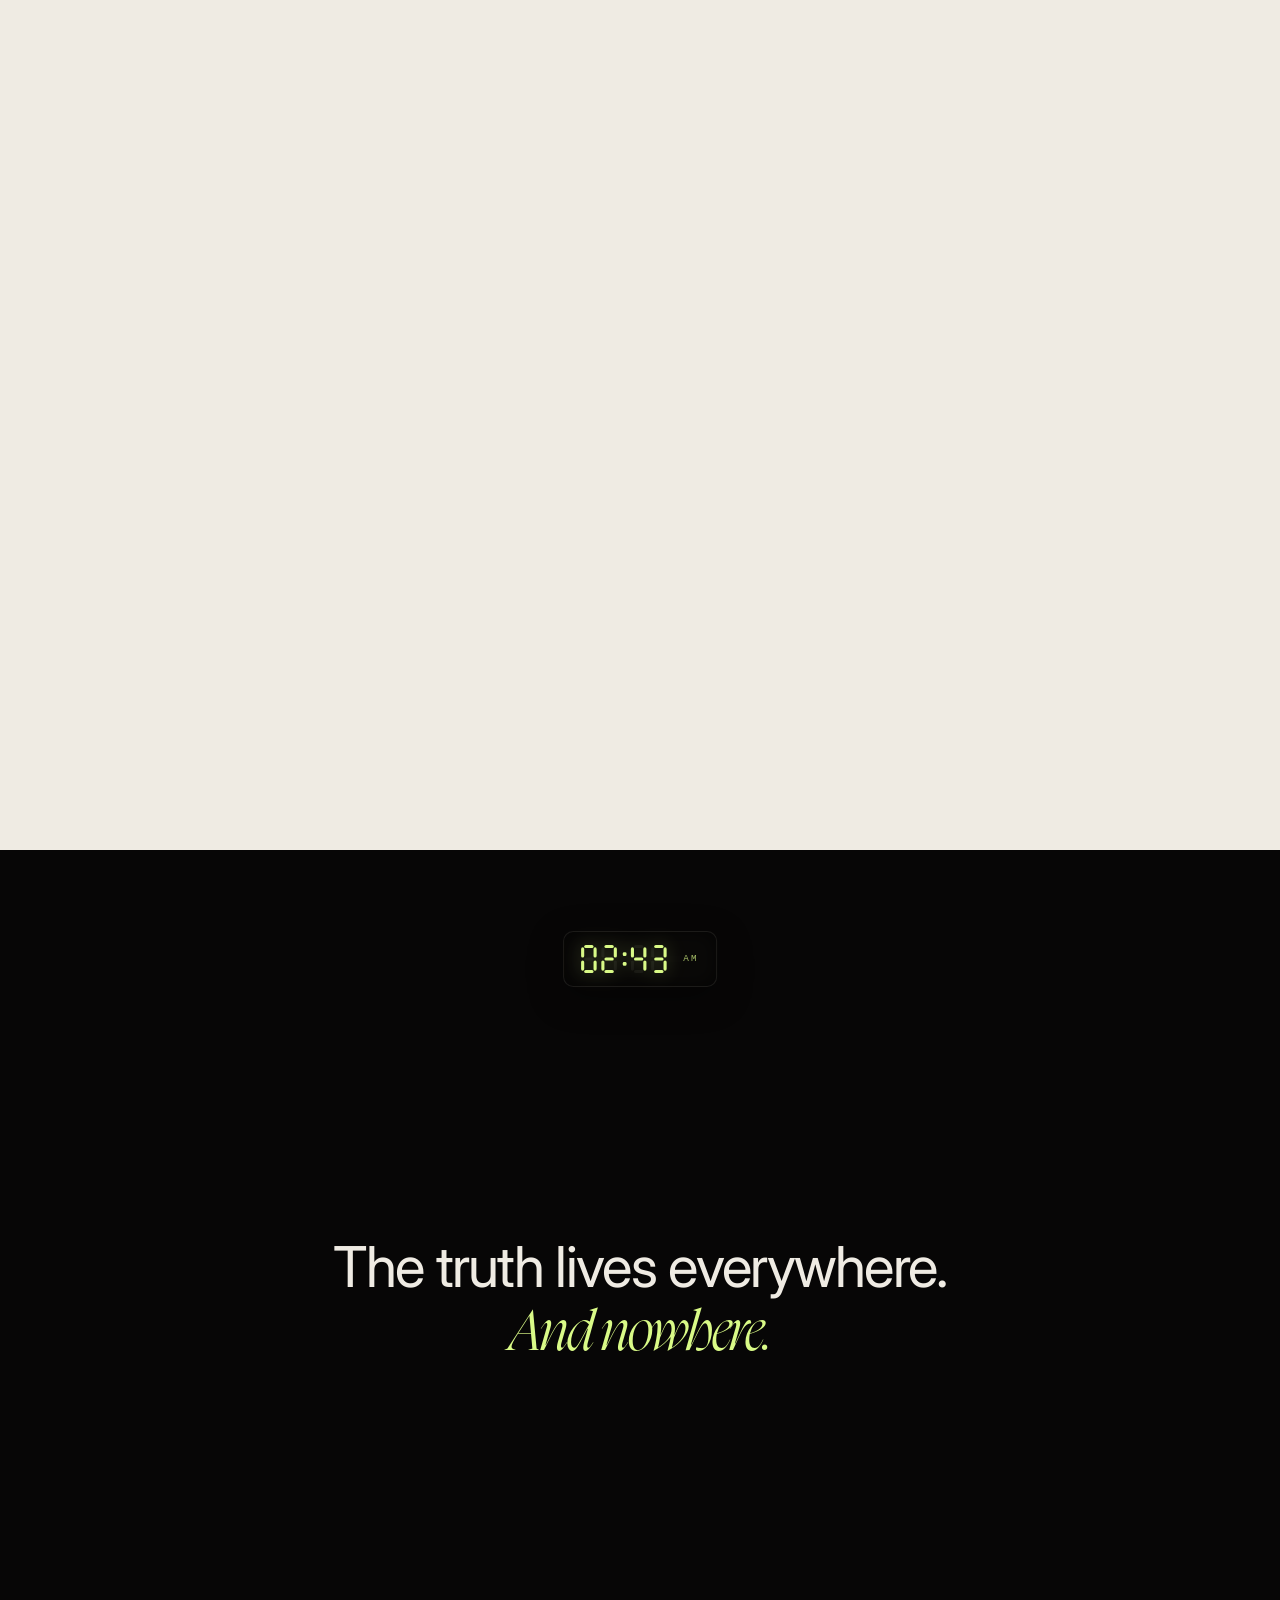
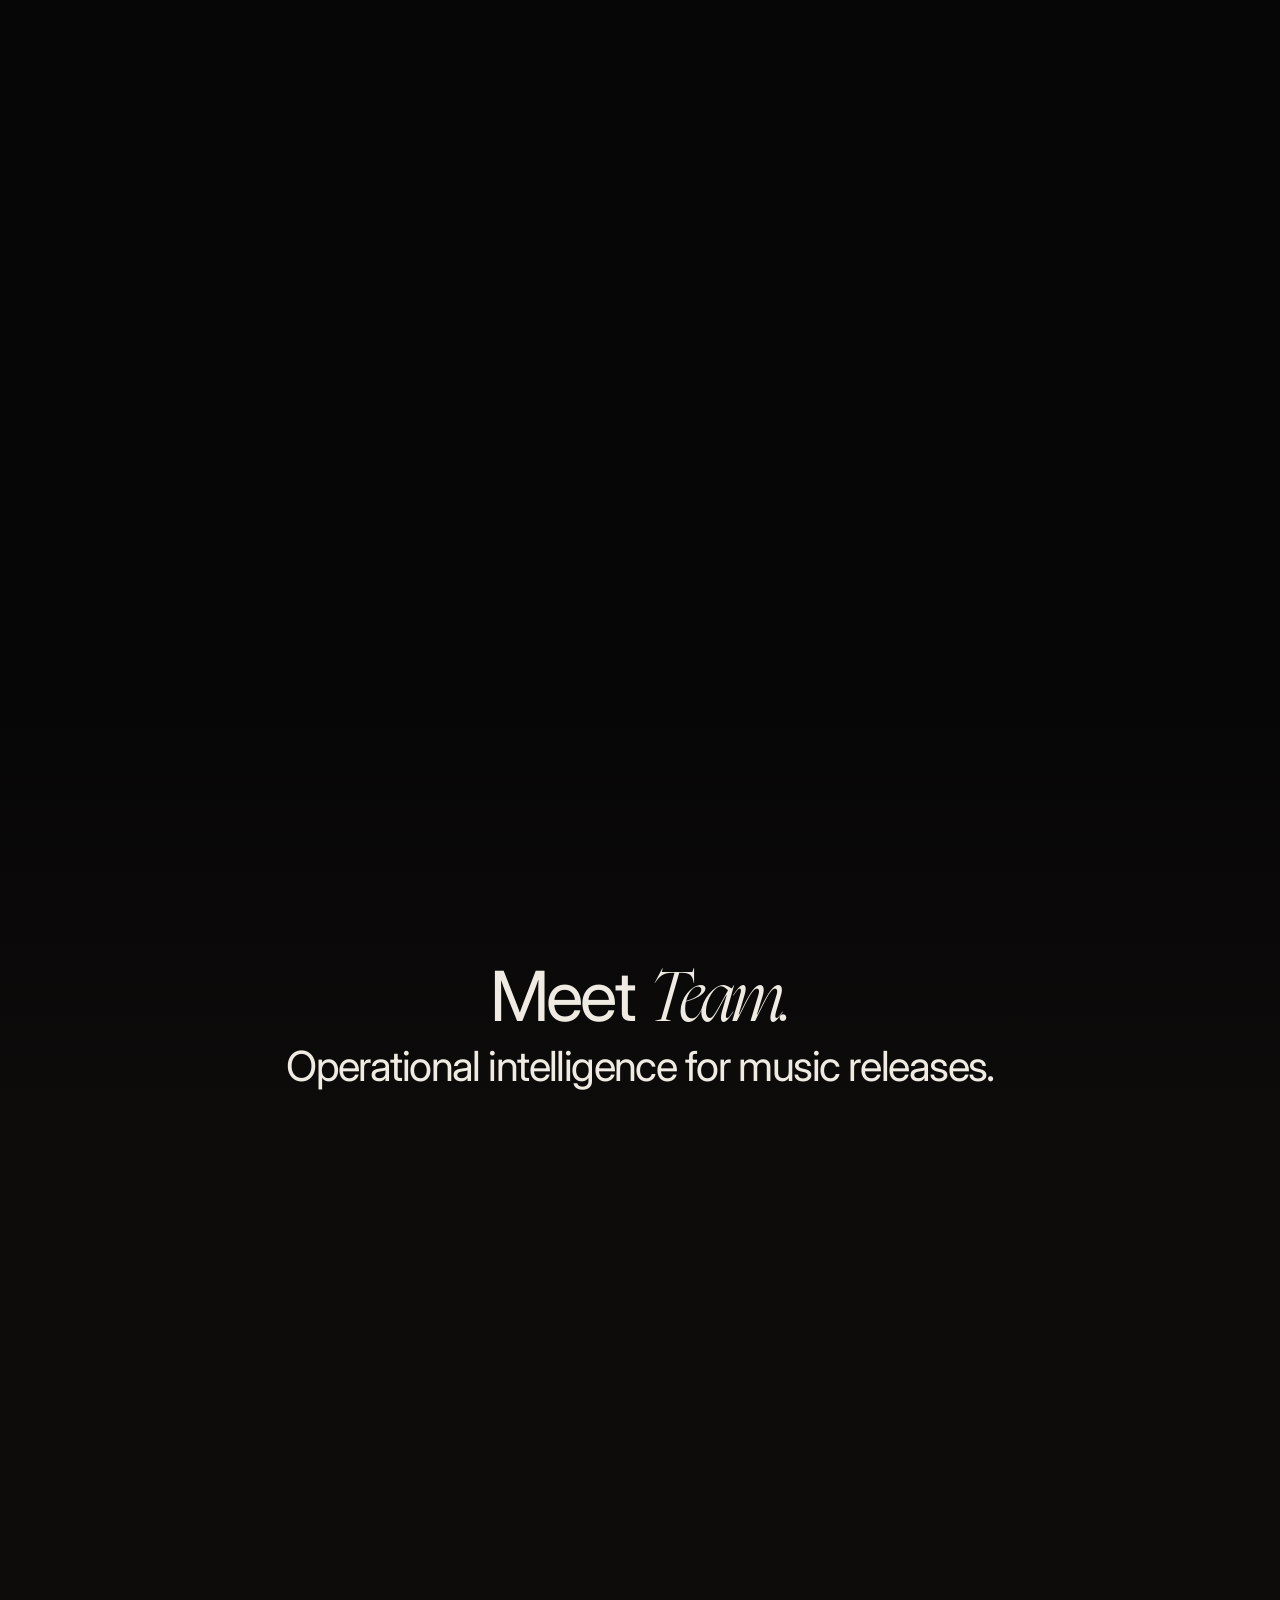
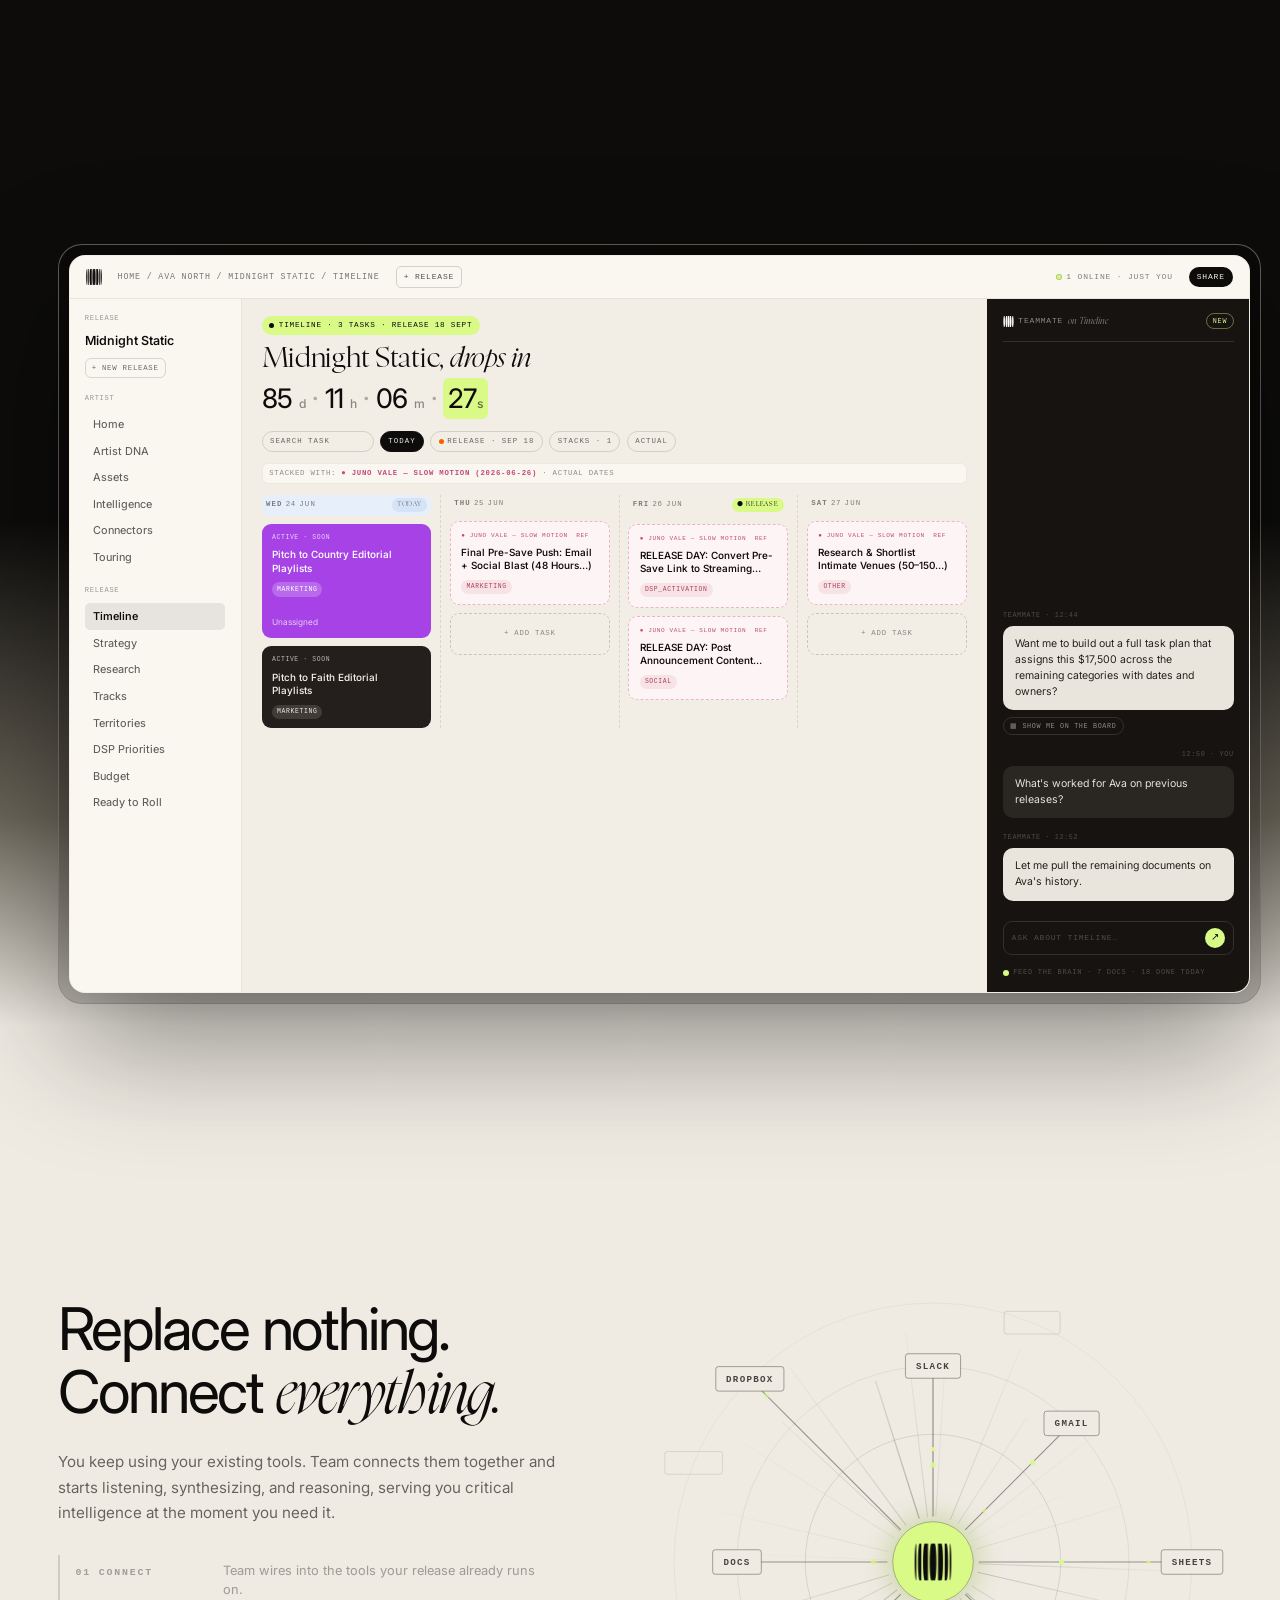
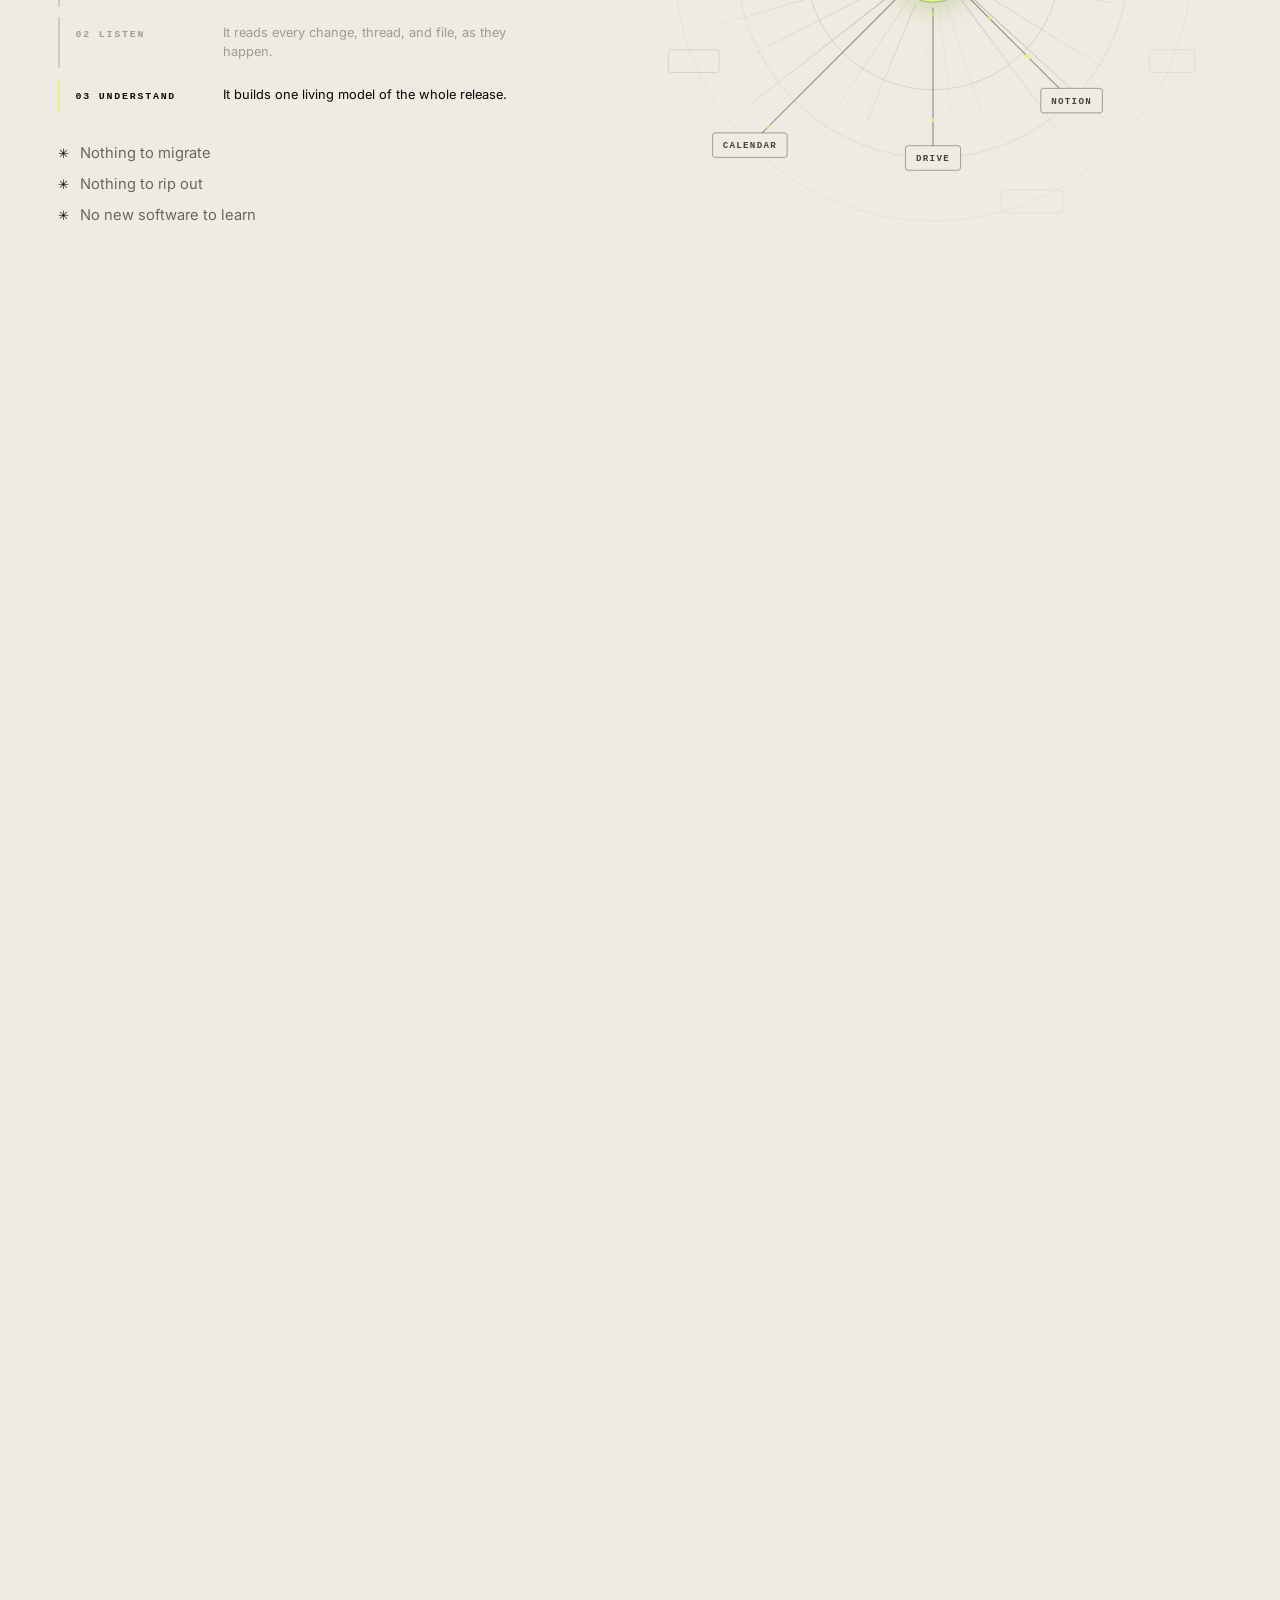
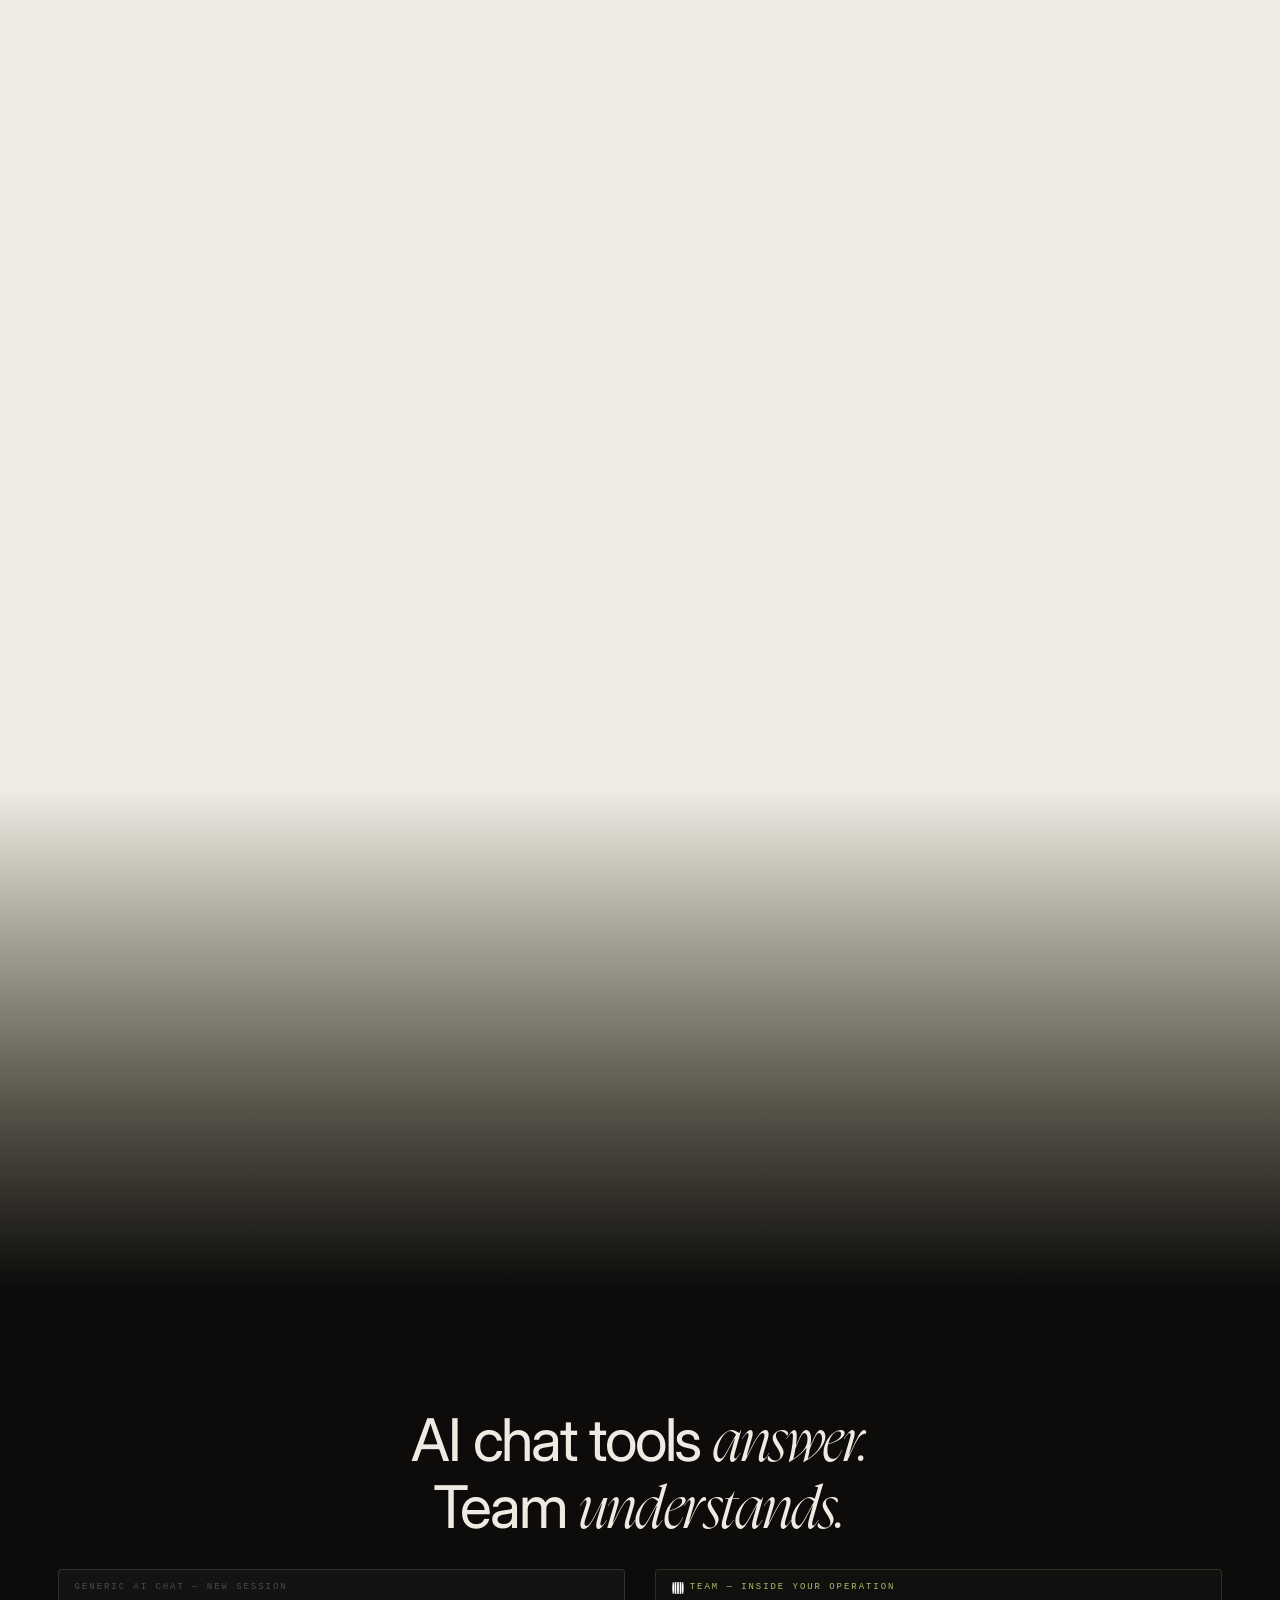
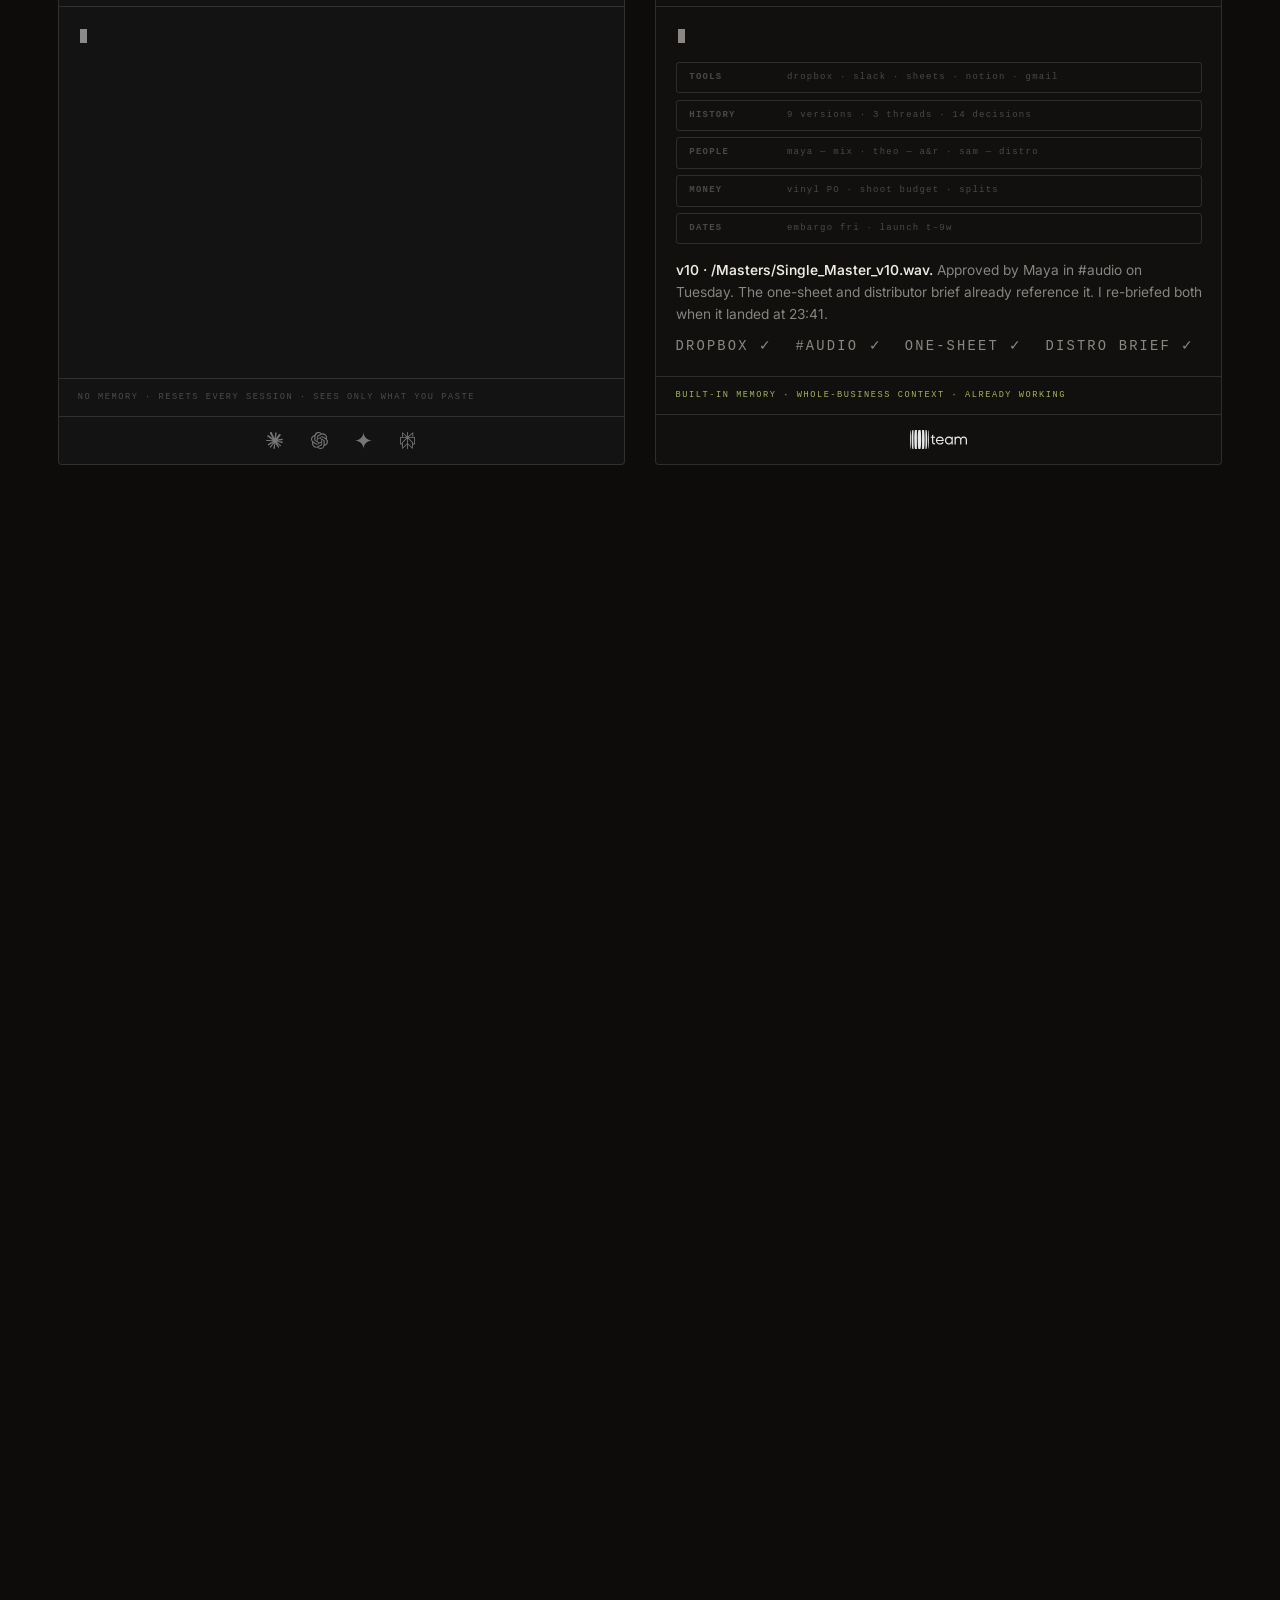
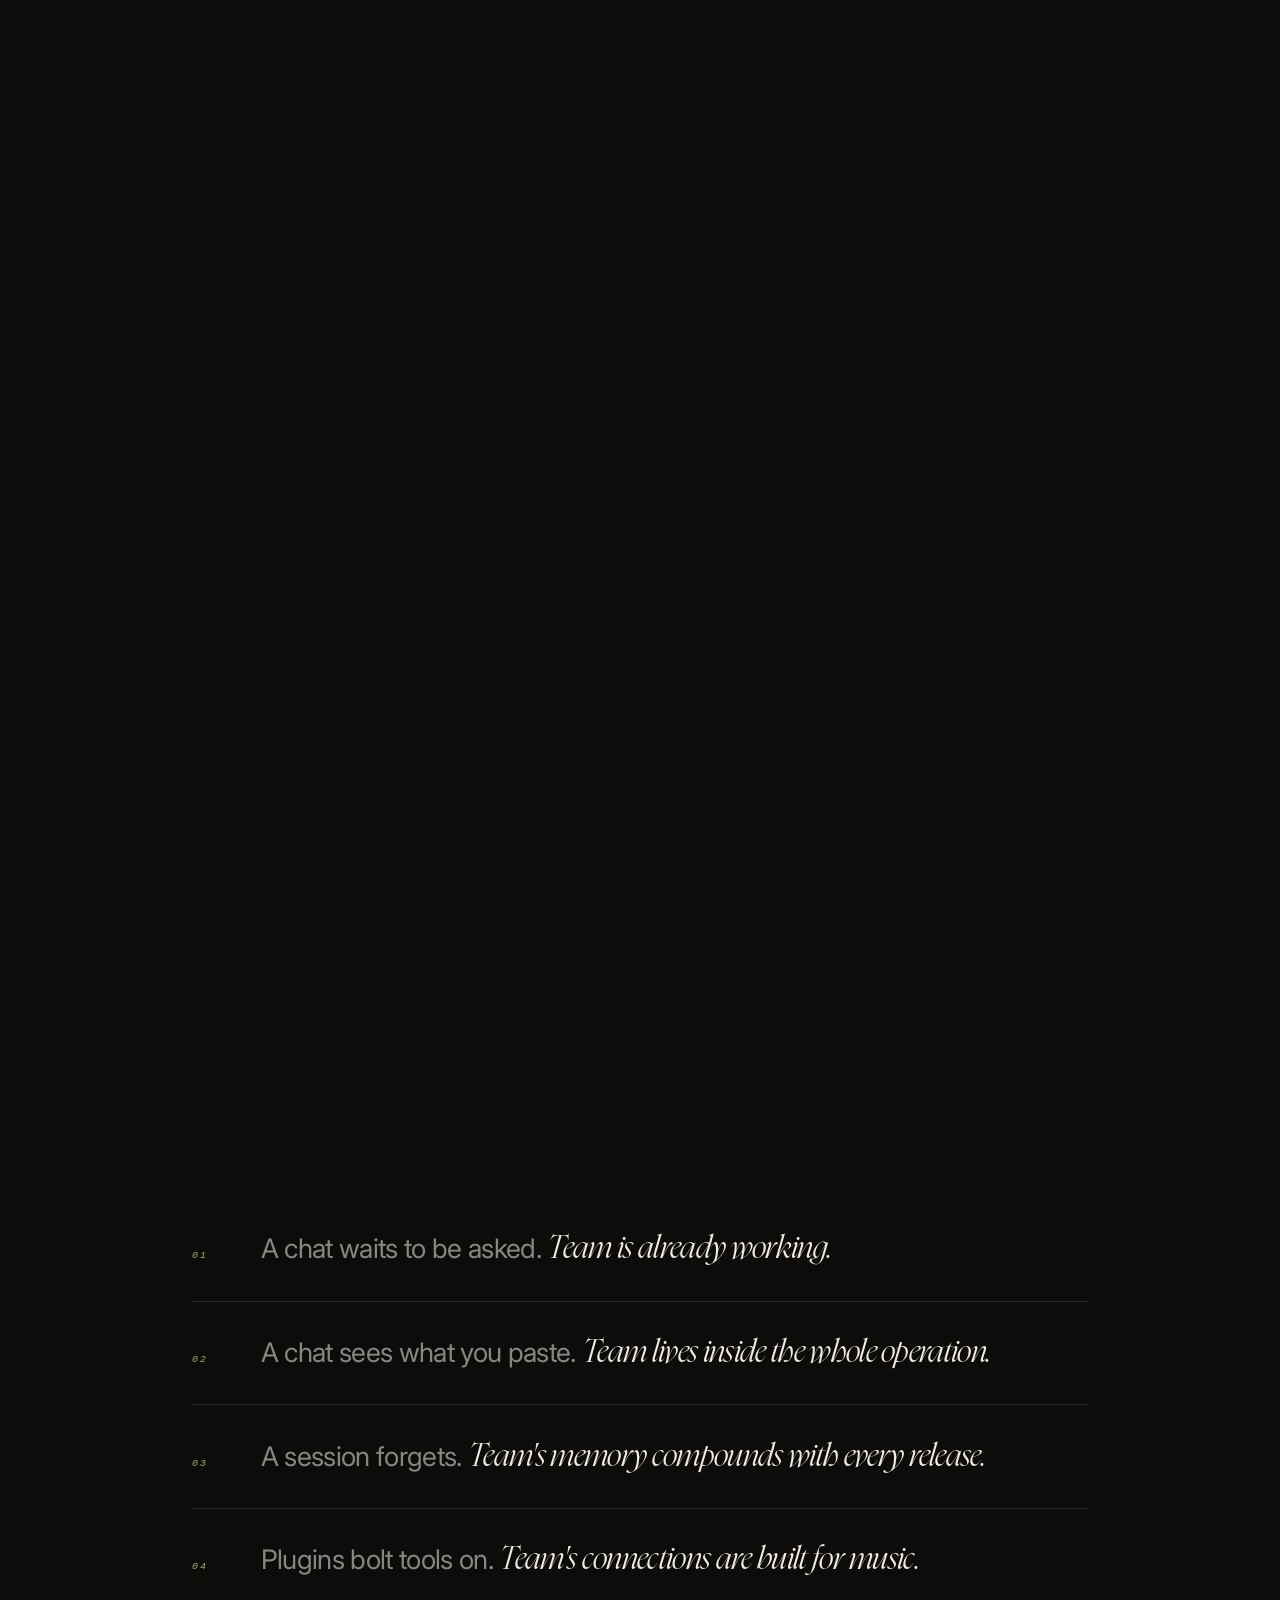
==== commit f5638232: "v1: who-card images load eagerly (lazy images in 0-height clip never load in Safari)" ====
--- a/v1/index.html
+++ b/v1/index.html
@@ -354,10 +354,10 @@
     <h2 class="h2">Built for the people<br><em>who run releases.</em></h2>
     <p class="who__ctaw"><a class="wlink who__cta mono" href="#ch-09" data-hover>Start your rollout <span class="wlink__arr">→</span></a></p>
     <div class="who__grid">
-      <div class="wcard" data-reveal style="--i:0"><div class="wcard__media"><div><img src="assets/who/artist-in-studio.webp" alt="" loading="lazy"></div></div><h3>Solo<br>artists</h3><p>Run a label-grade rollout without label-grade headcount.</p></div>
-      <div class="wcard" data-reveal style="--i:1"><div class="wcard__media"><div><img src="assets/who/manager-office.webp" alt="" loading="lazy"></div></div><h3>Artist<br>managers</h3><p>Stop chasing masters at midnight. Know it's handled.</p></div>
-      <div class="wcard" data-reveal style="--i:2"><div class="wcard__media"><div><img src="assets/who/label-meeting-artist.webp" alt="" loading="lazy"></div></div><h3>Indie &amp;<br>major labels</h3><p>Every release, every artist, one living picture.</p></div>
-      <div class="wcard" data-reveal style="--i:3"><div class="wcard__media"><div><img src="assets/who/a-r-meeting.webp" alt="" loading="lazy"></div></div><h3>Distributors &amp;<br>partners</h3><p>See risk across your whole slate before it lands.</p></div>
+      <div class="wcard" data-reveal style="--i:0"><div class="wcard__media"><div><img src="assets/who/artist-in-studio.webp" alt="" loading="eager"></div></div><h3>Solo<br>artists</h3><p>Run a label-grade rollout without label-grade headcount.</p></div>
+      <div class="wcard" data-reveal style="--i:1"><div class="wcard__media"><div><img src="assets/who/manager-office.webp" alt="" loading="eager"></div></div><h3>Artist<br>managers</h3><p>Stop chasing masters at midnight. Know it's handled.</p></div>
+      <div class="wcard" data-reveal style="--i:2"><div class="wcard__media"><div><img src="assets/who/label-meeting-artist.webp" alt="" loading="eager"></div></div><h3>Indie &amp;<br>major labels</h3><p>Every release, every artist, one living picture.</p></div>
+      <div class="wcard" data-reveal style="--i:3"><div class="wcard__media"><div><img src="assets/who/a-r-meeting.webp" alt="" loading="eager"></div></div><h3>Distributors &amp;<br>partners</h3><p>See risk across your whole slate before it lands.</p></div>
     </div>
   </div>
 </section>
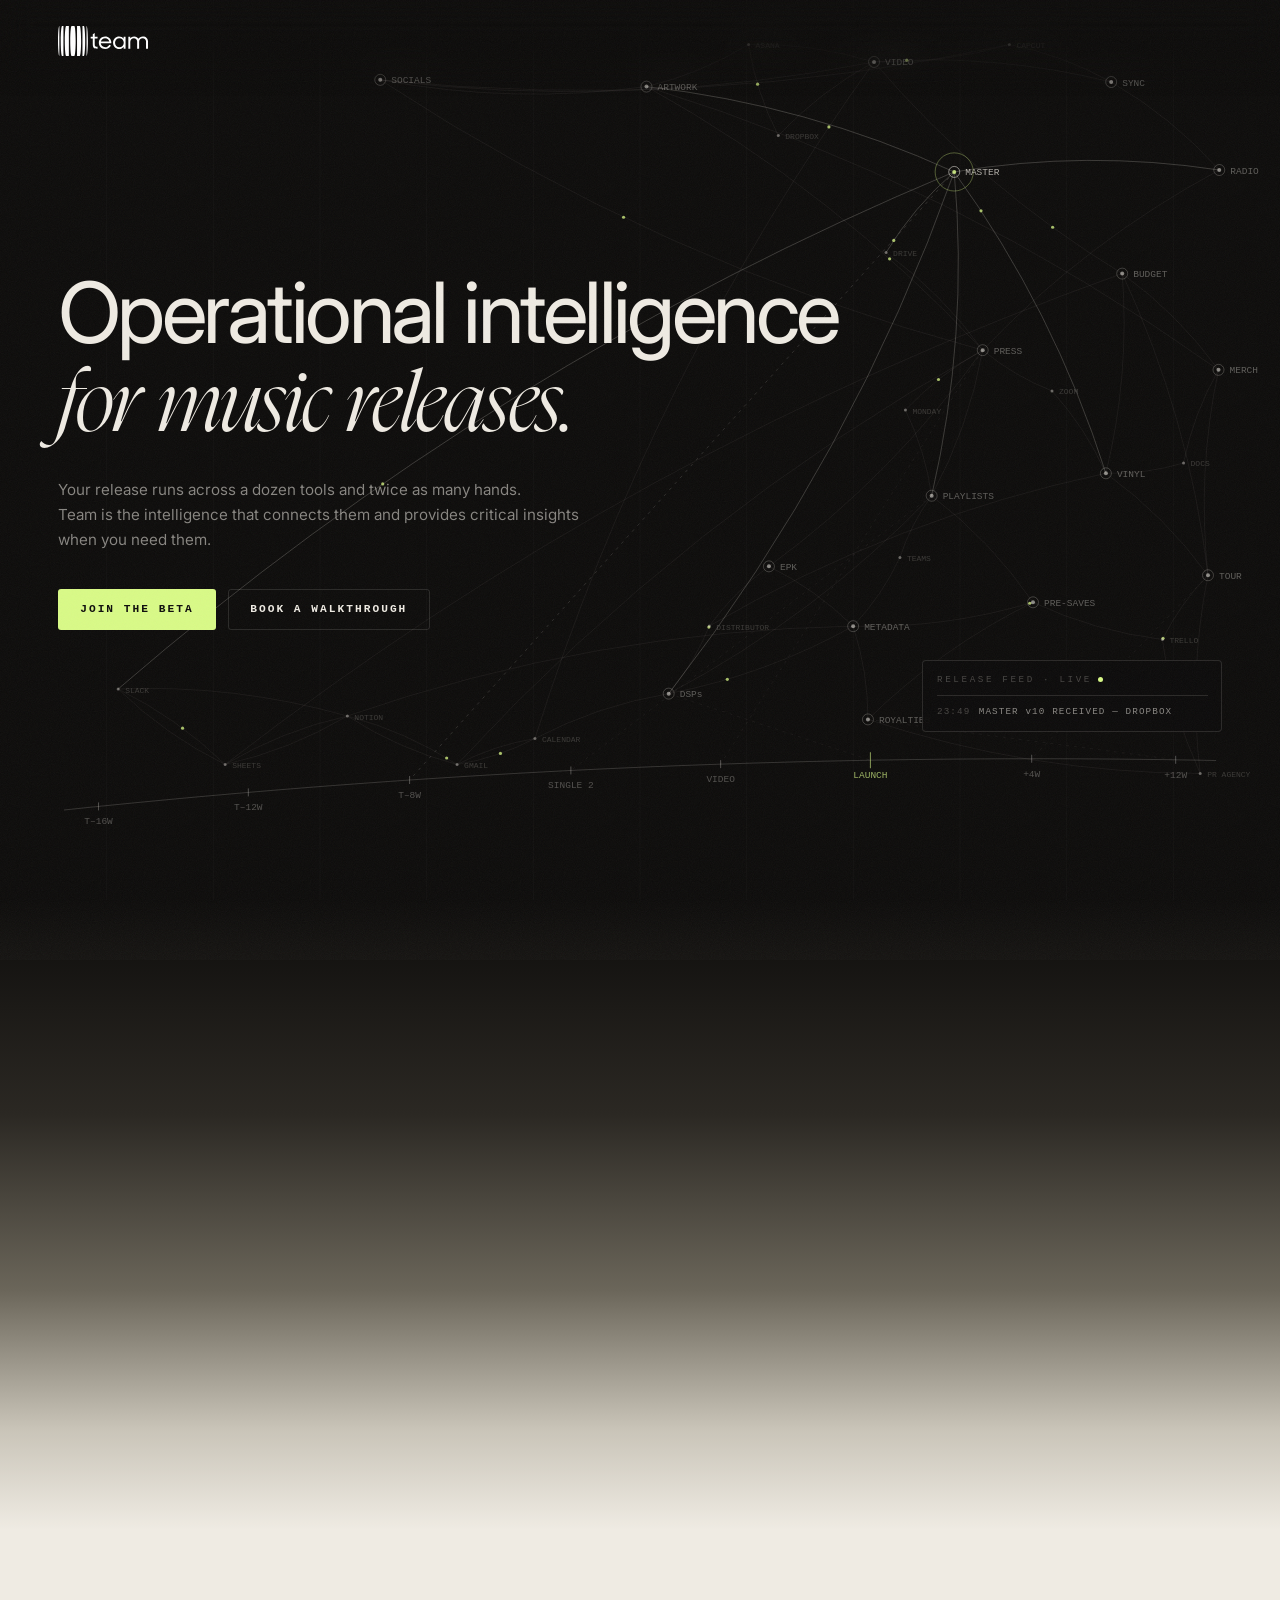
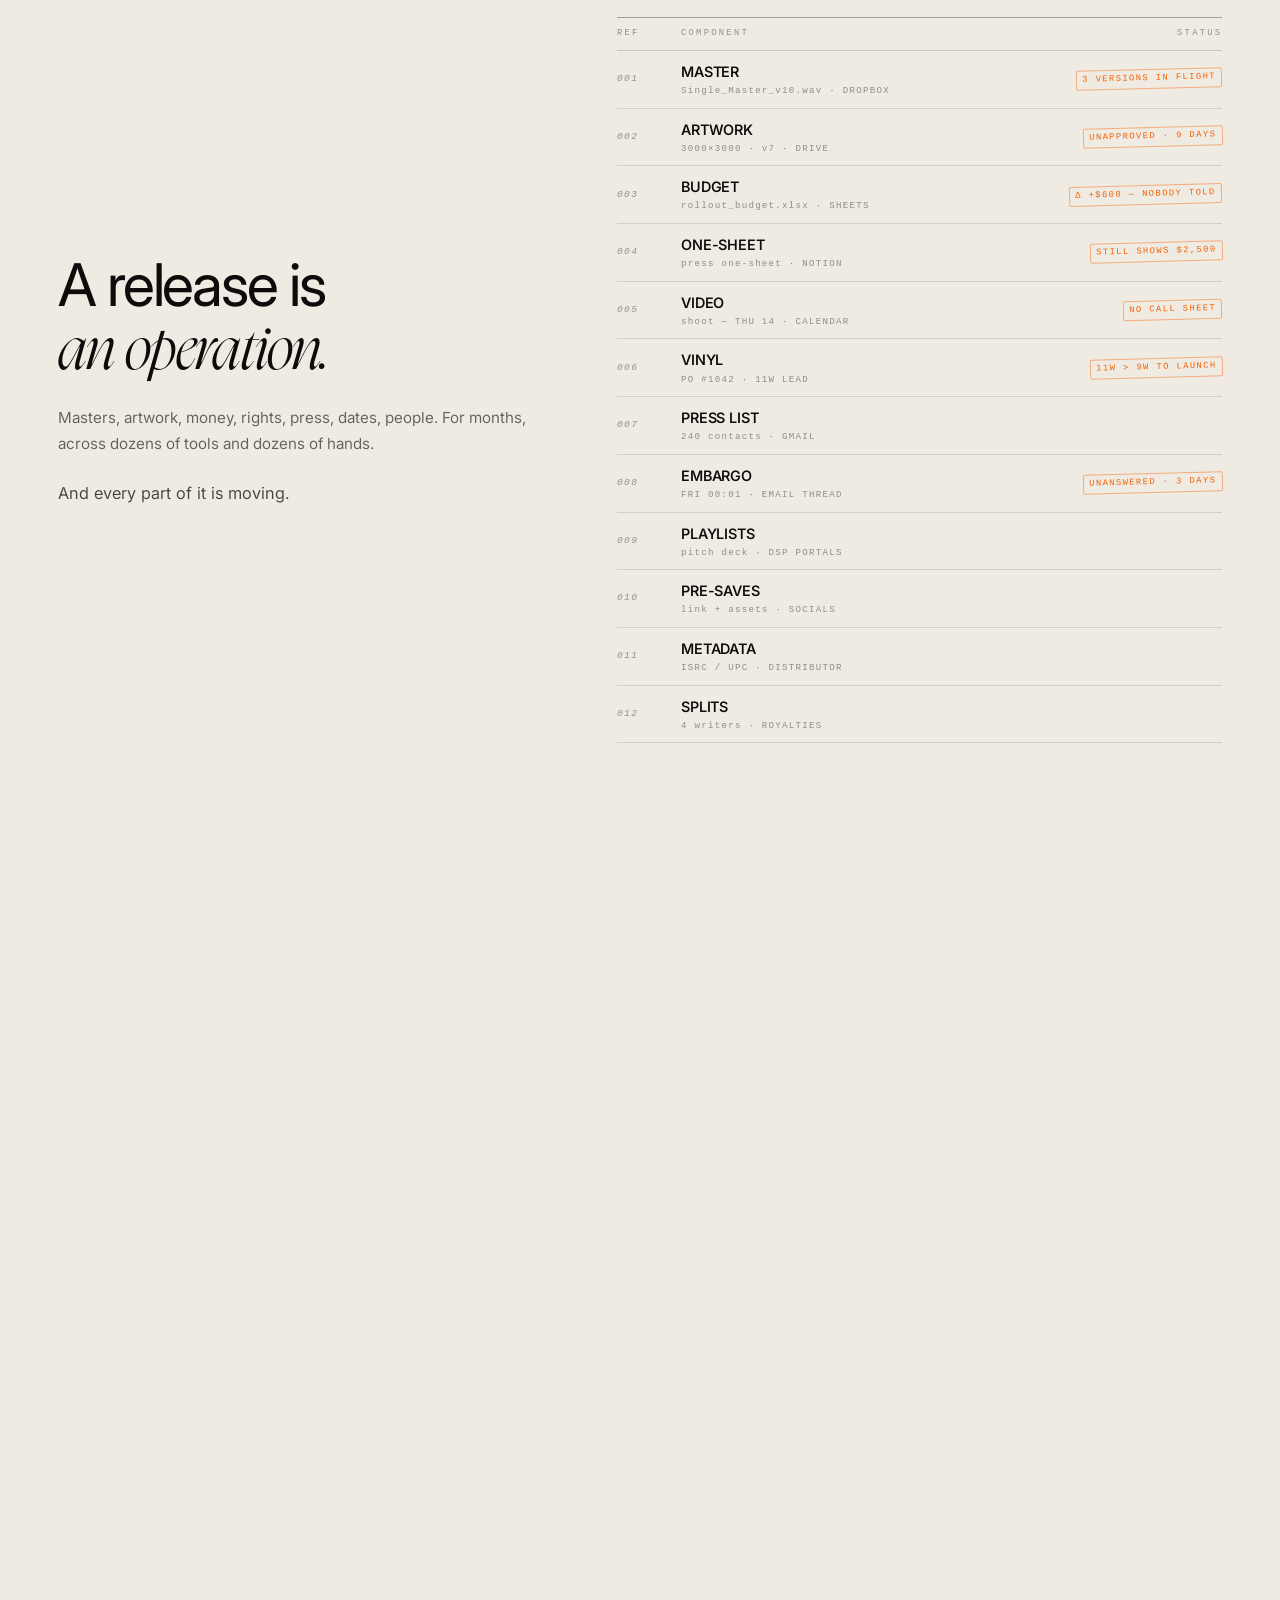
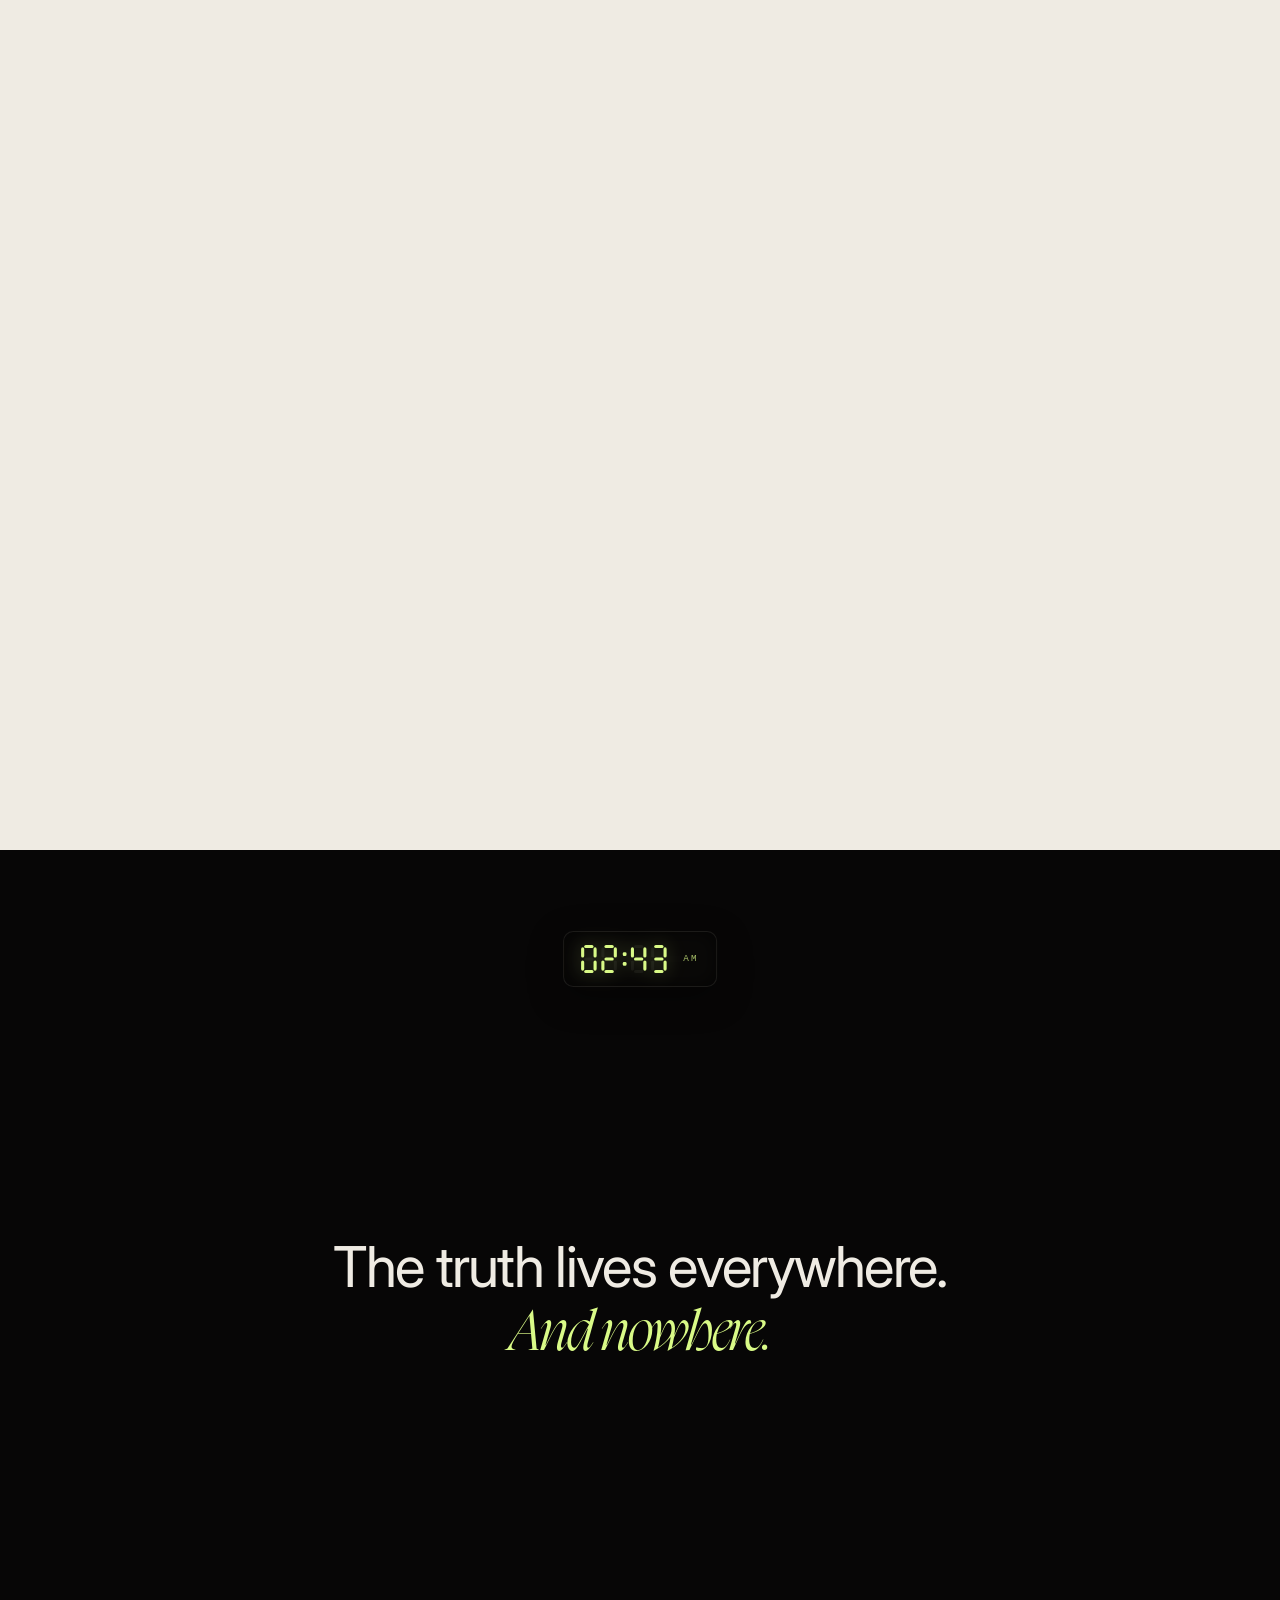
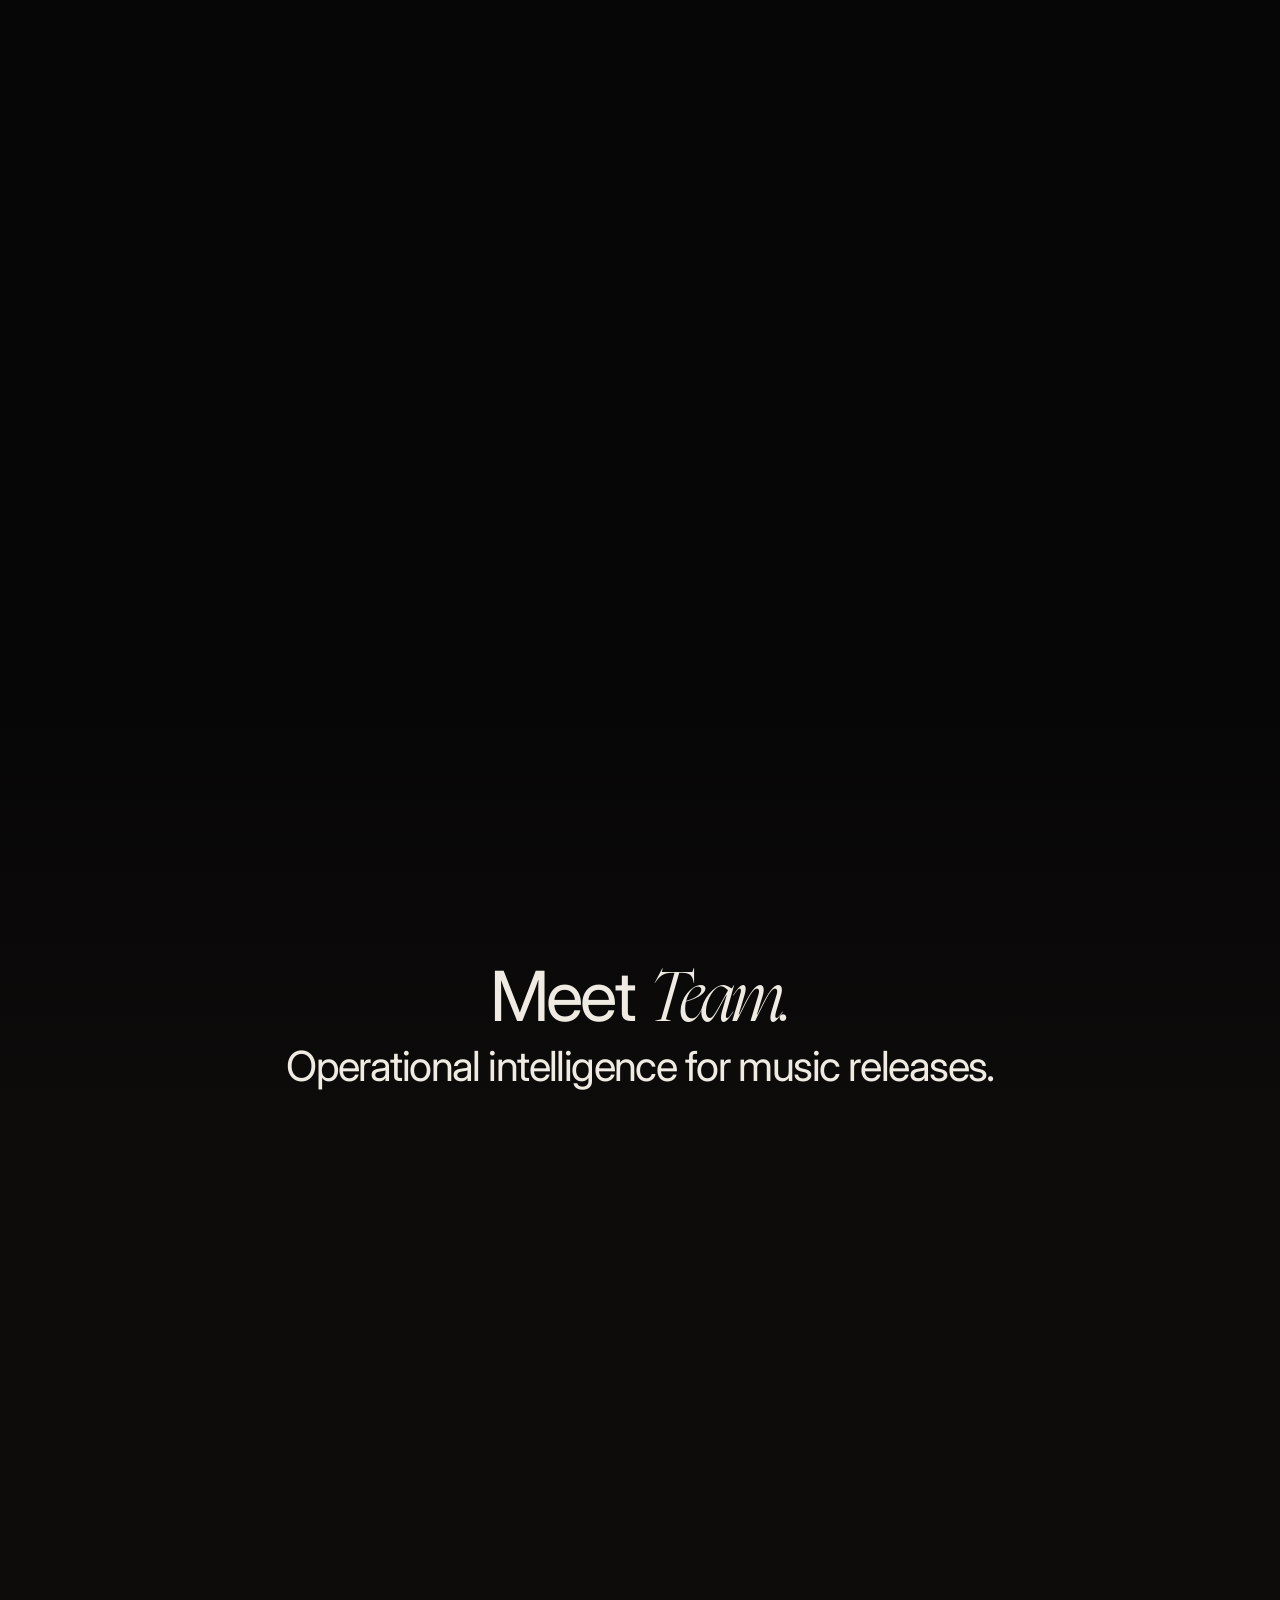
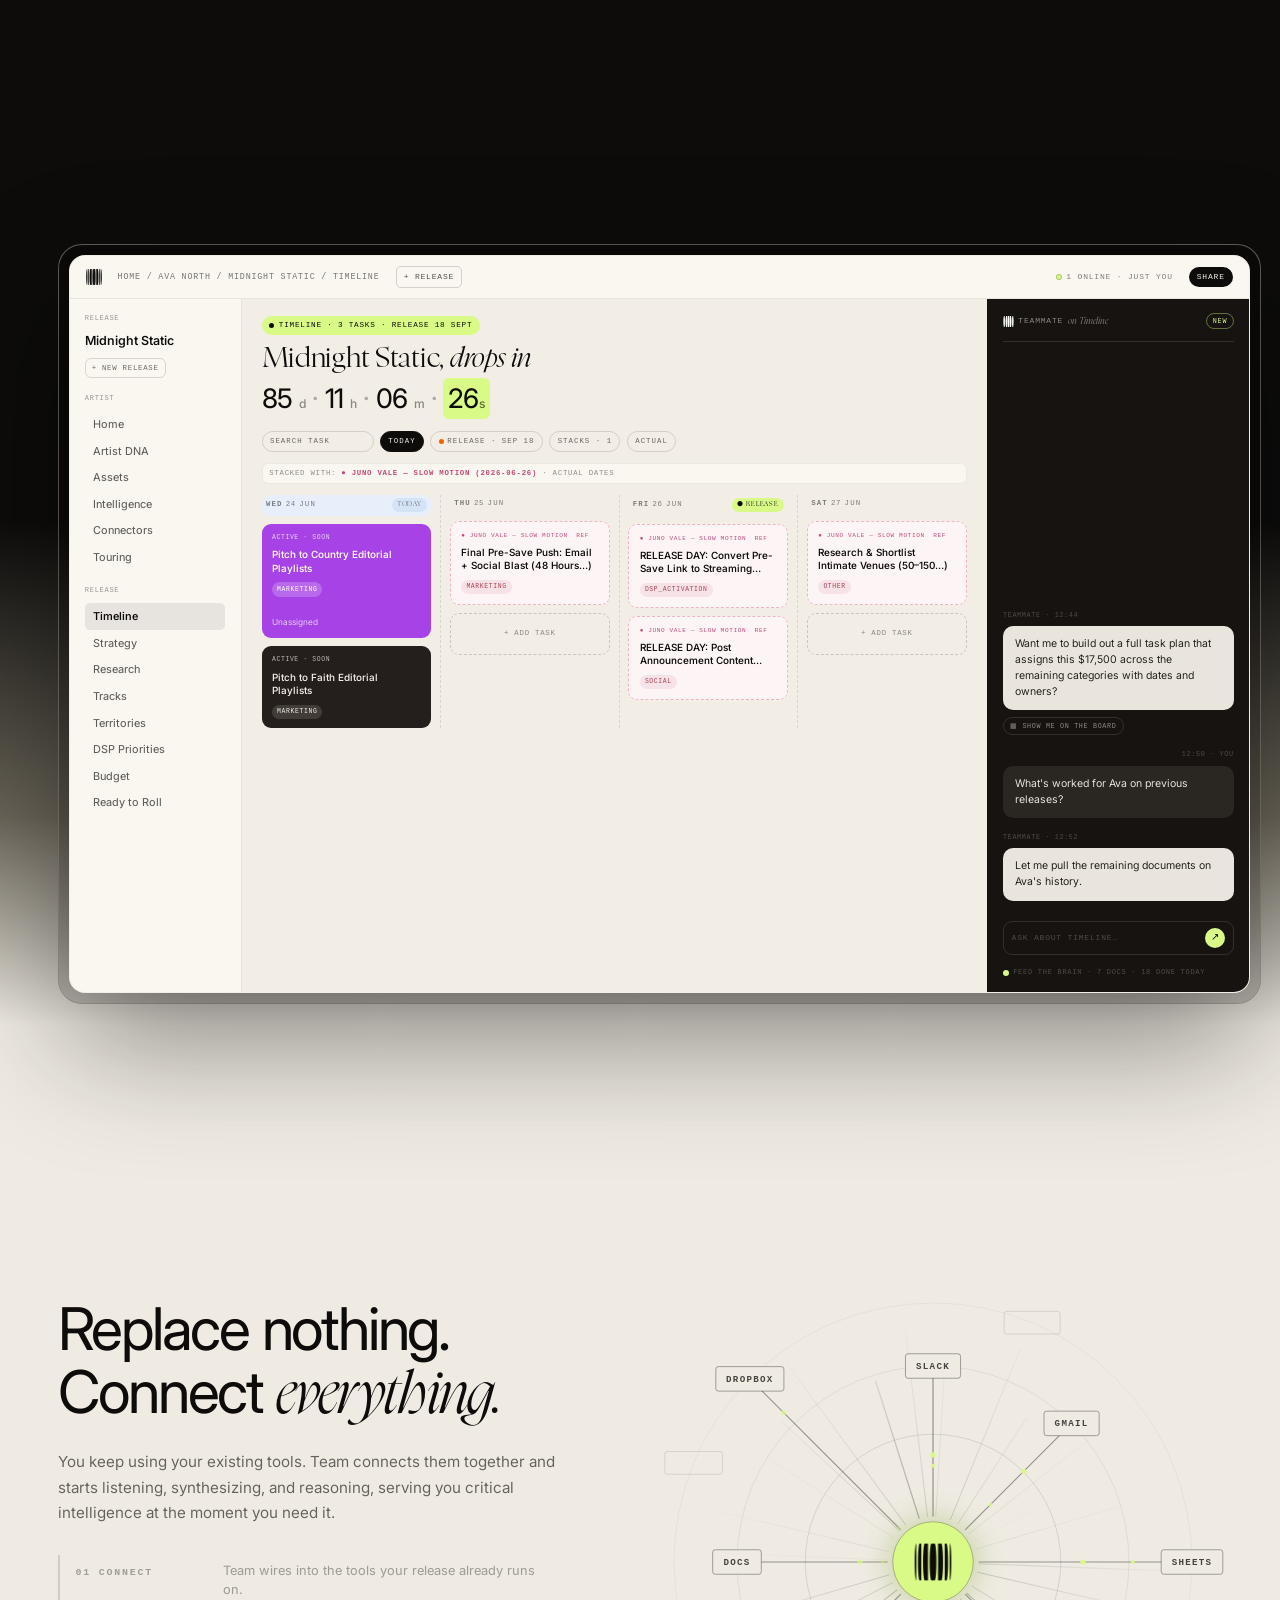
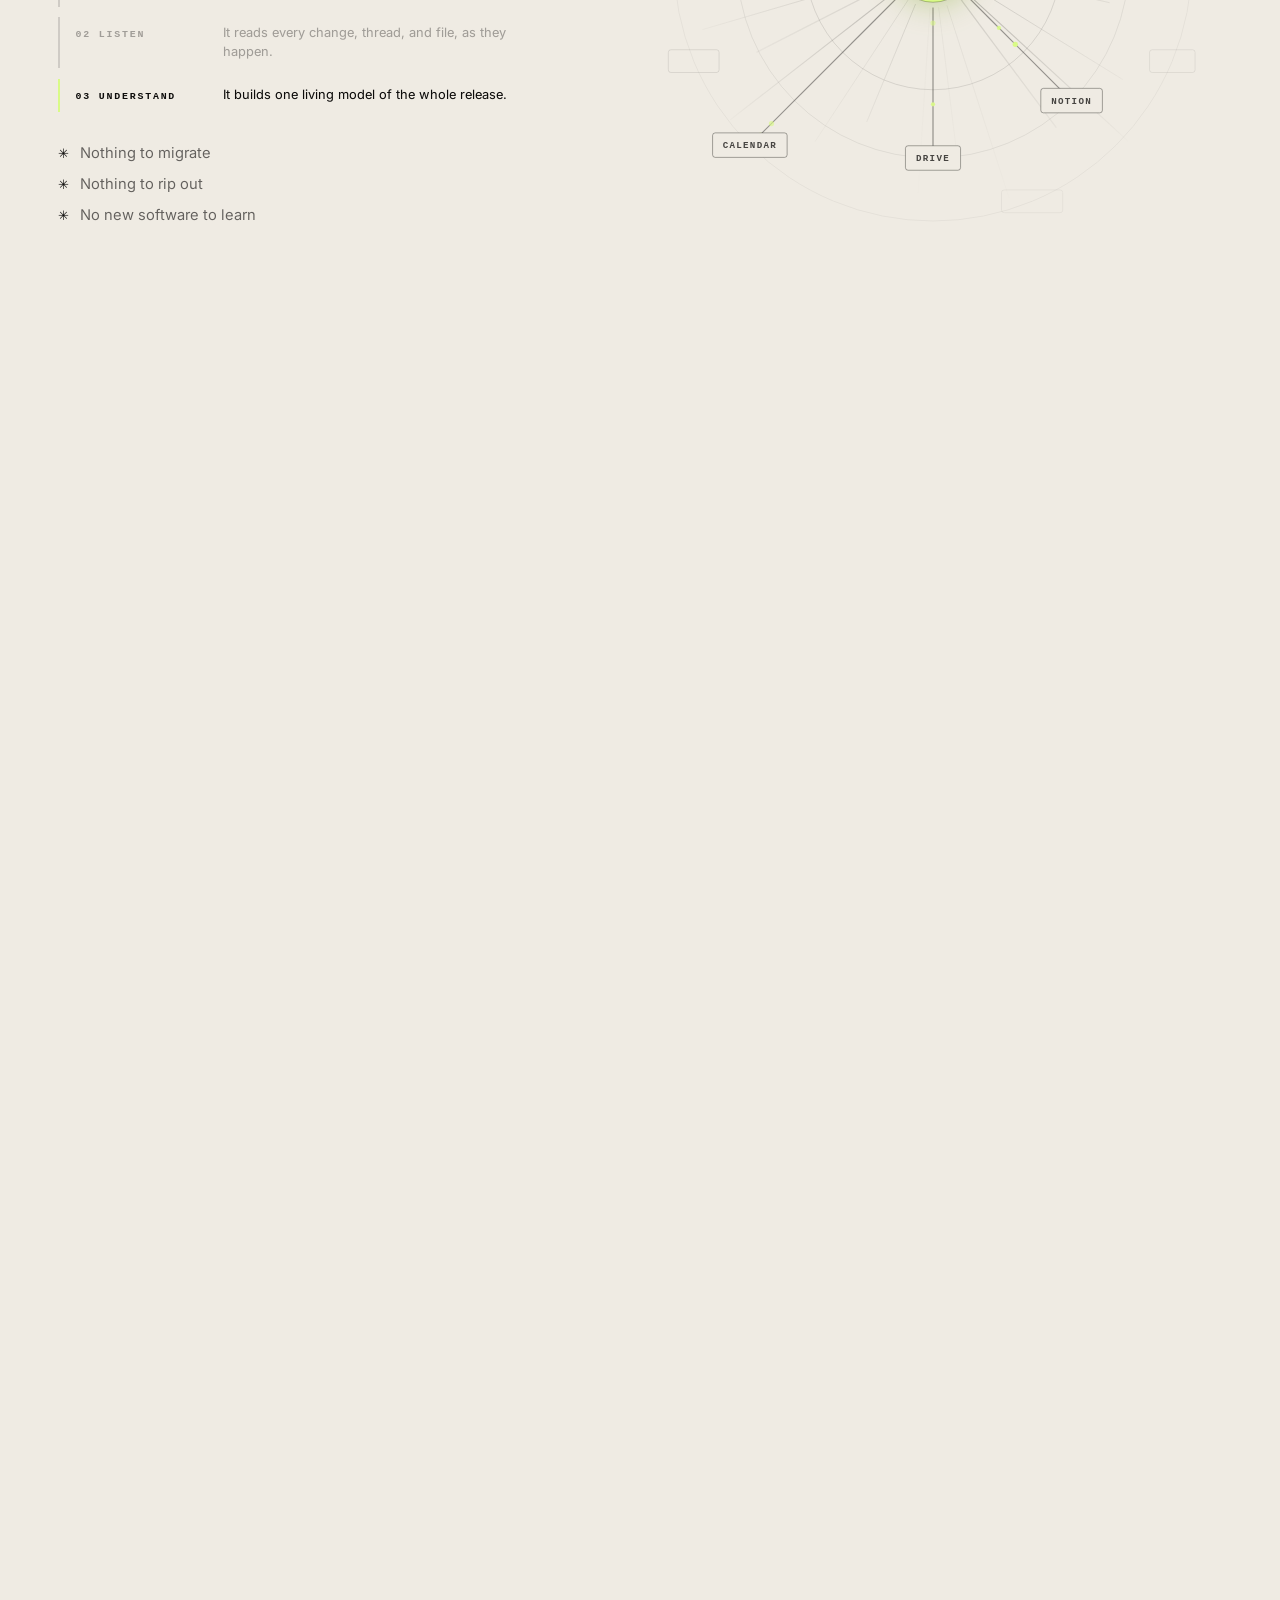
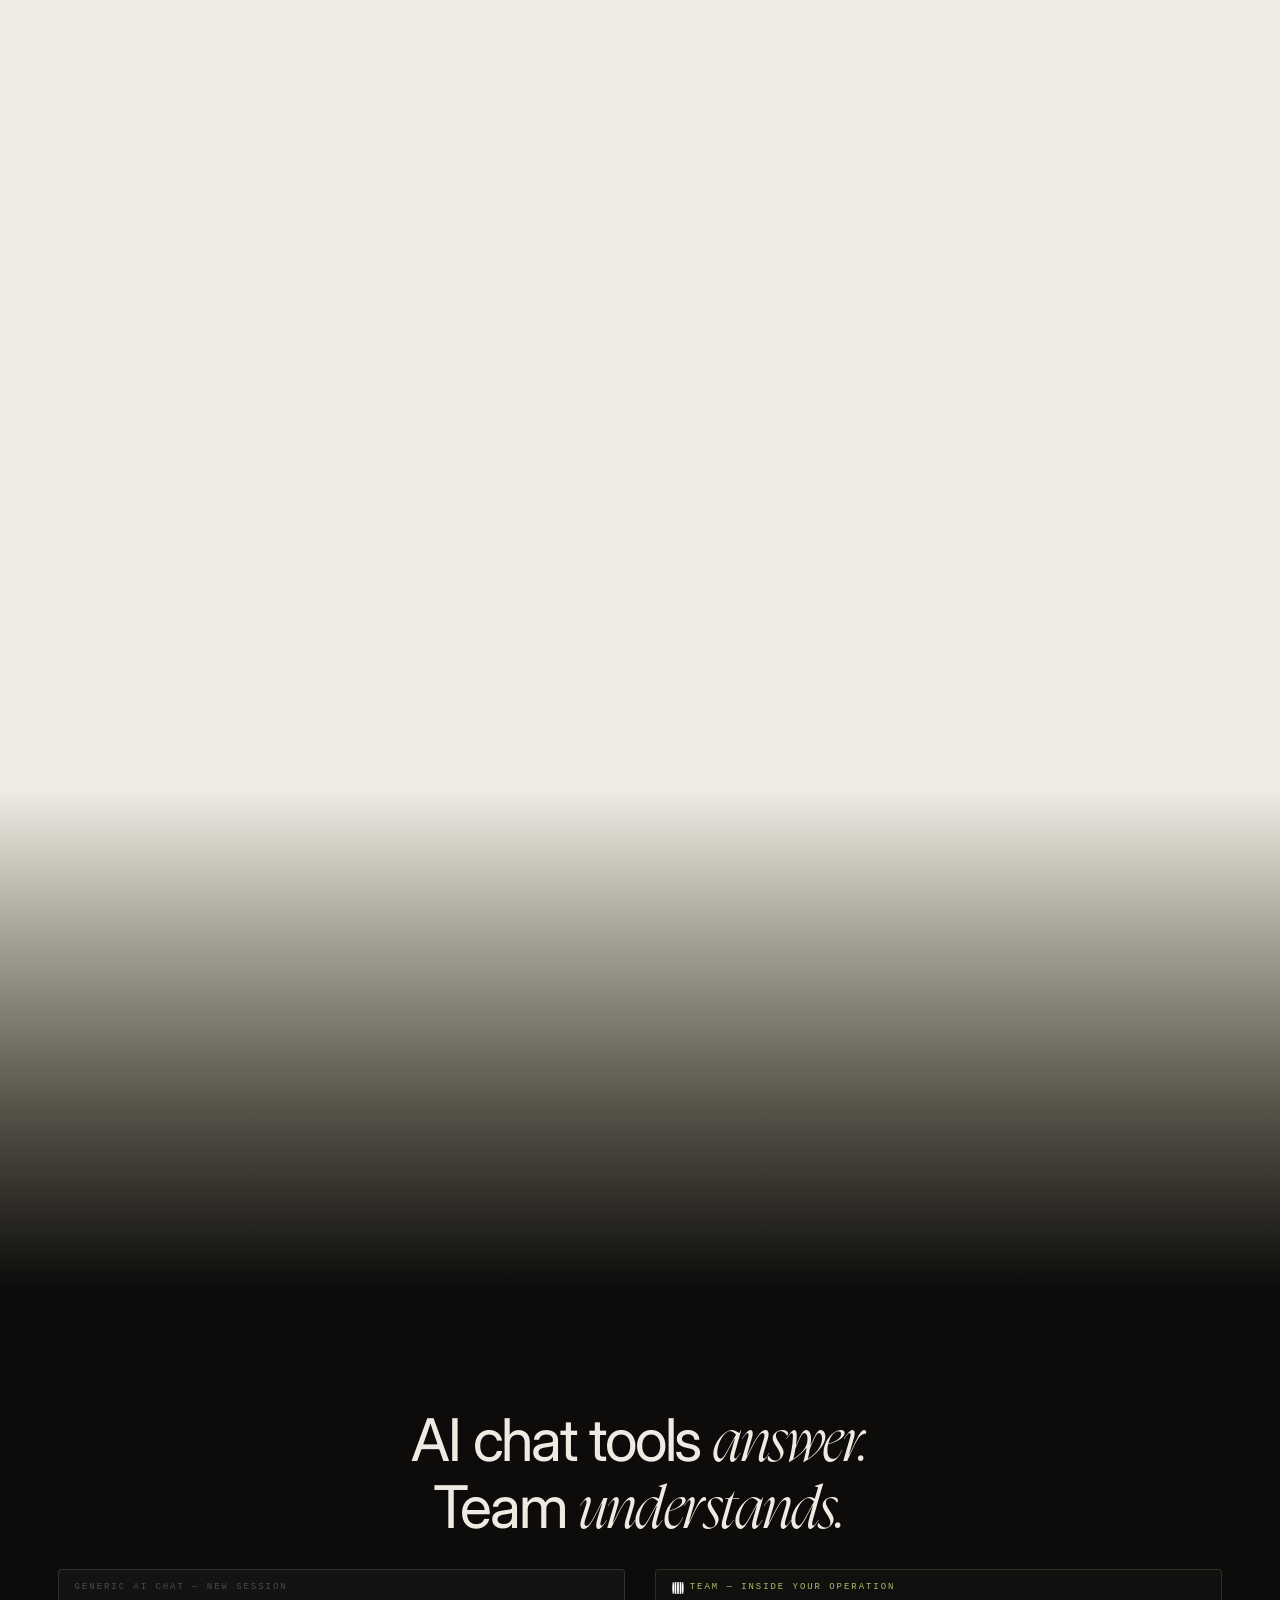
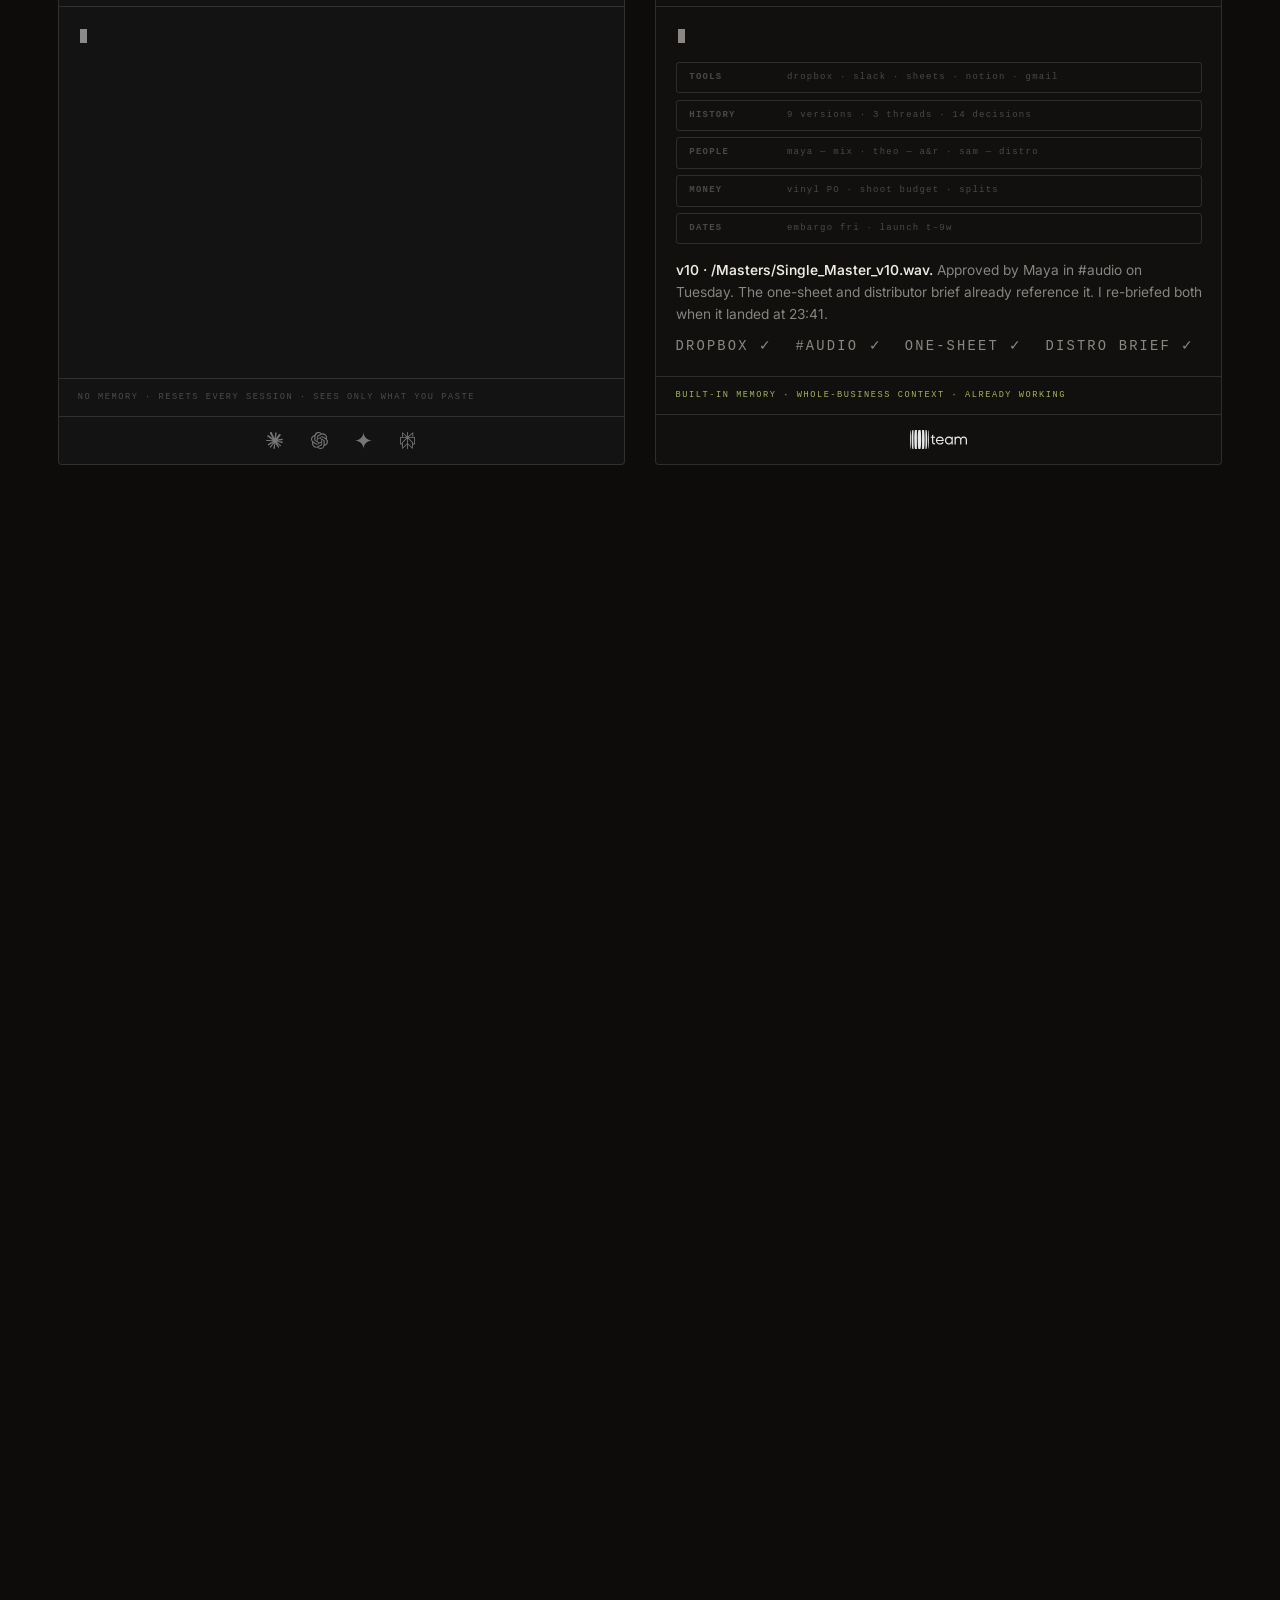
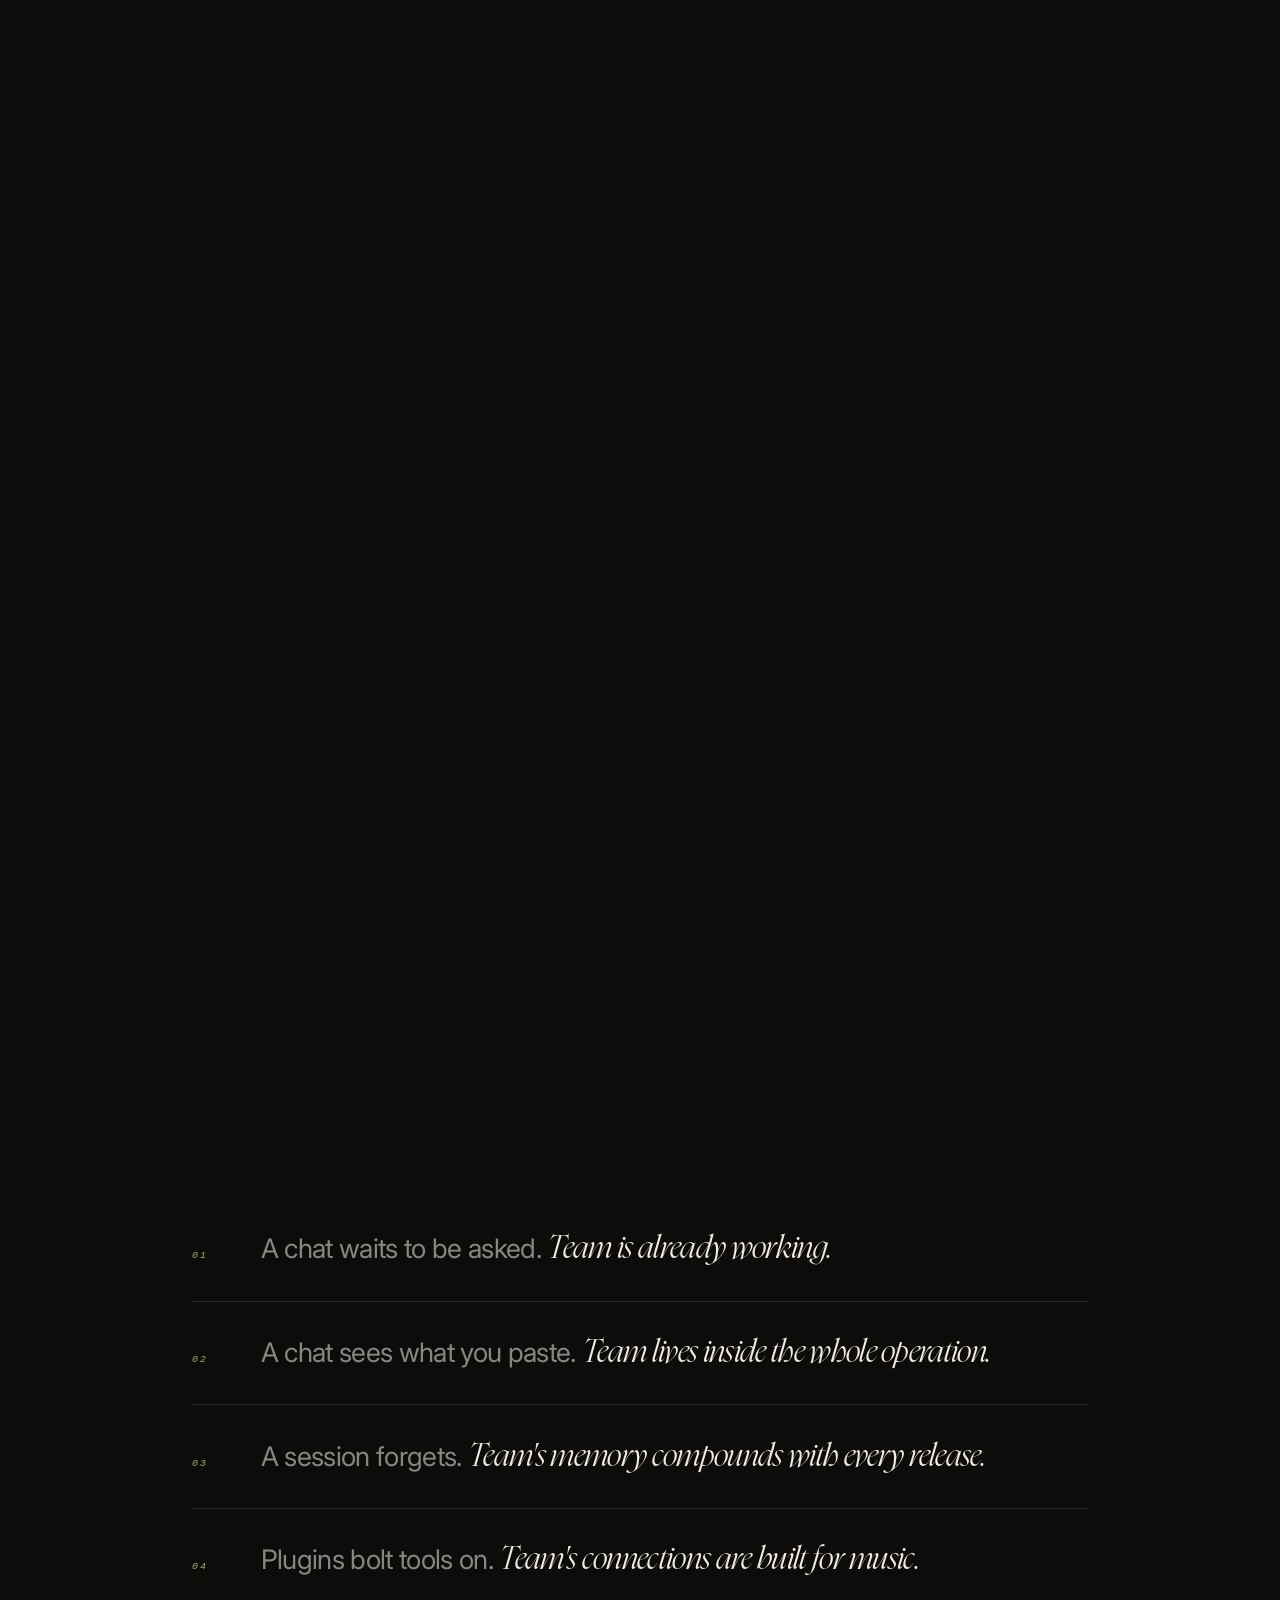
==== commit 9f92acbe: "v1: remove cursor Scroll hint entirely" ====
--- a/v1/index.html
+++ b/v1/index.html
@@ -37,7 +37,6 @@
 <div class="grain" aria-hidden="true"></div>
 <div class="cursor" aria-hidden="true">
   <div class="cursor__eq"><i></i><i></i><i></i><i></i><i></i></div>
-  <span class="cursor__hint mono">Scroll</span>
 </div>
 
 <div class="topscrim" aria-hidden="true"></div>
--- a/v1/css/main.css
+++ b/v1/css/main.css
@@ -73,10 +73,6 @@
 .cursor__eq i:nth-child(4){animation-delay:-.7s}
 .cursor__eq i:nth-child(5){animation-delay:-.3s}
 @keyframes eqbar{0%,100%{transform:scaleY(.3)}50%{transform:scaleY(1)}}
-.cursor__hint{position:absolute;left:16px;top:0;transform:translateY(-50%);white-space:nowrap;
-  font-size:.6rem;text-transform:uppercase;color:var(--bone-dim);
-  opacity:0;transition:opacity .6s ease}
-.cursor.is-hint .cursor__hint{opacity:1}
 
 /* ─── loader ─── */
 .loader{position:fixed;inset:0;z-index:200;background:var(--ink);
